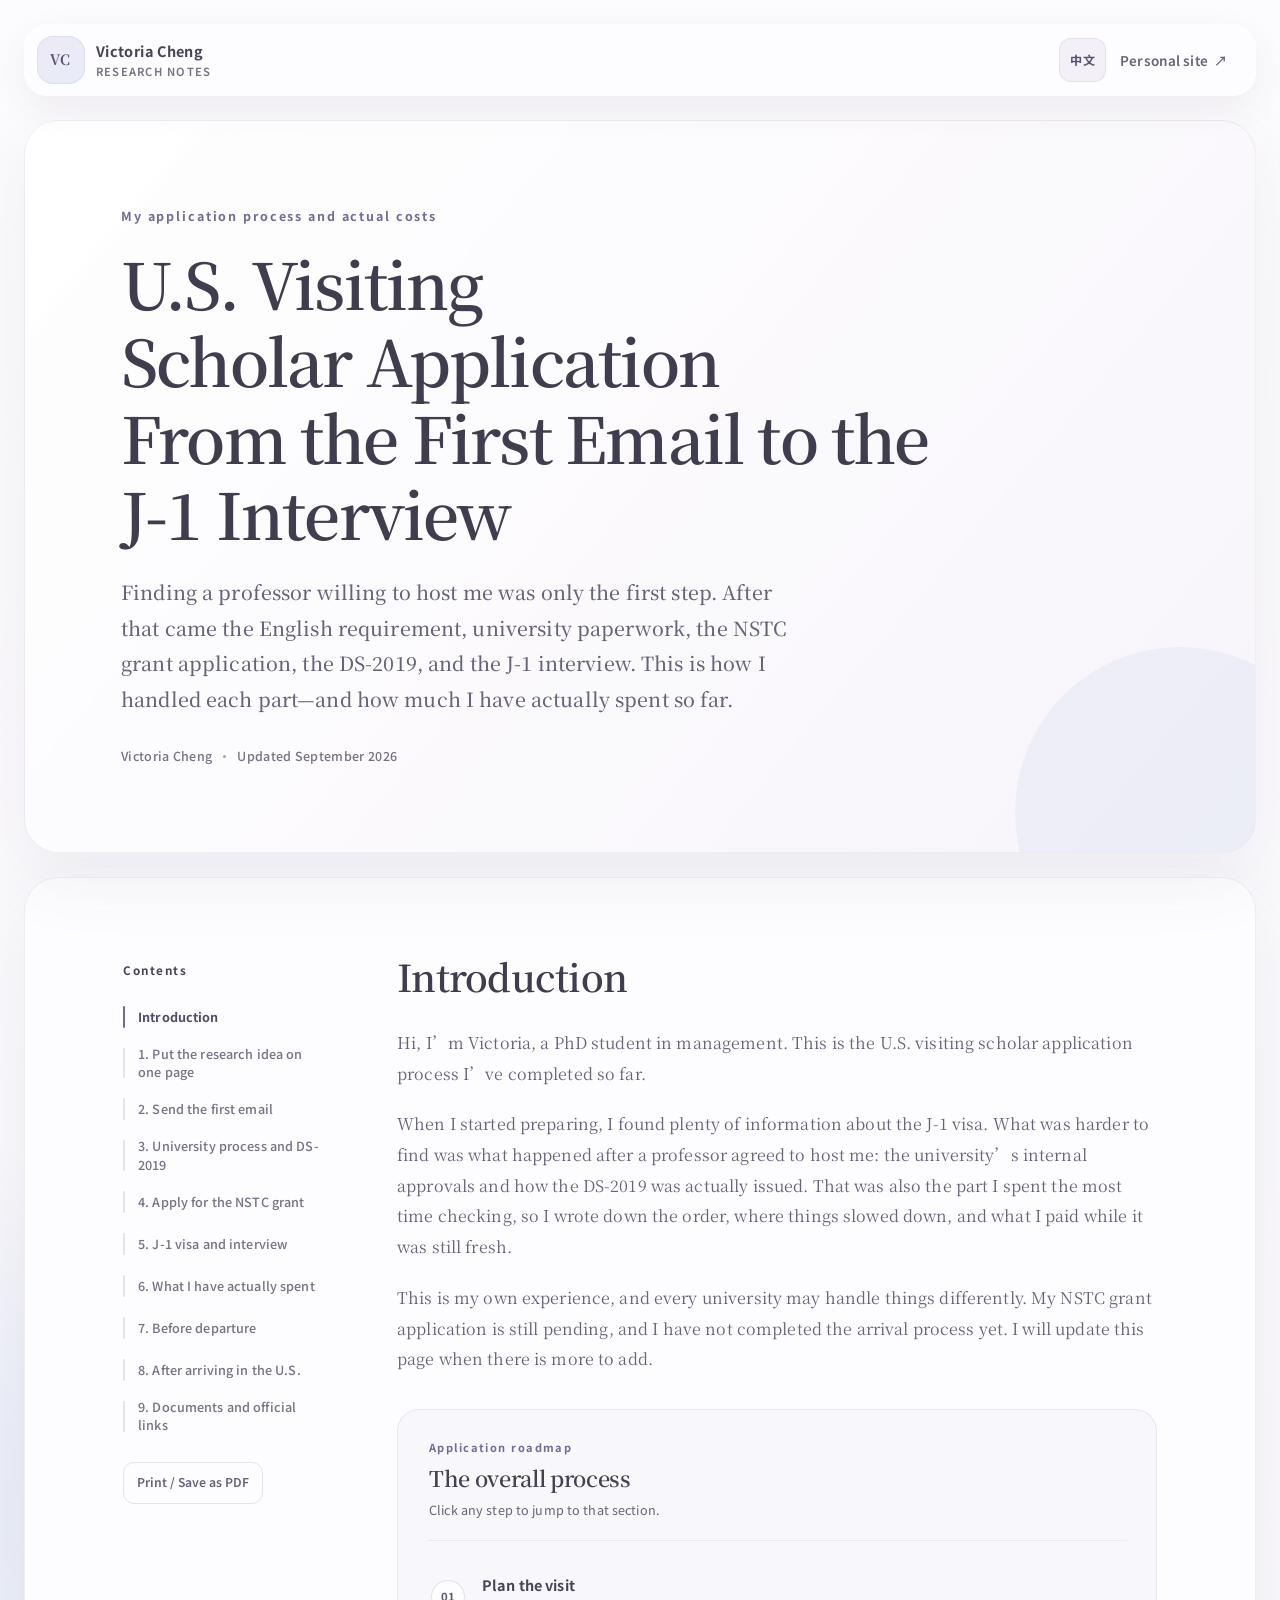
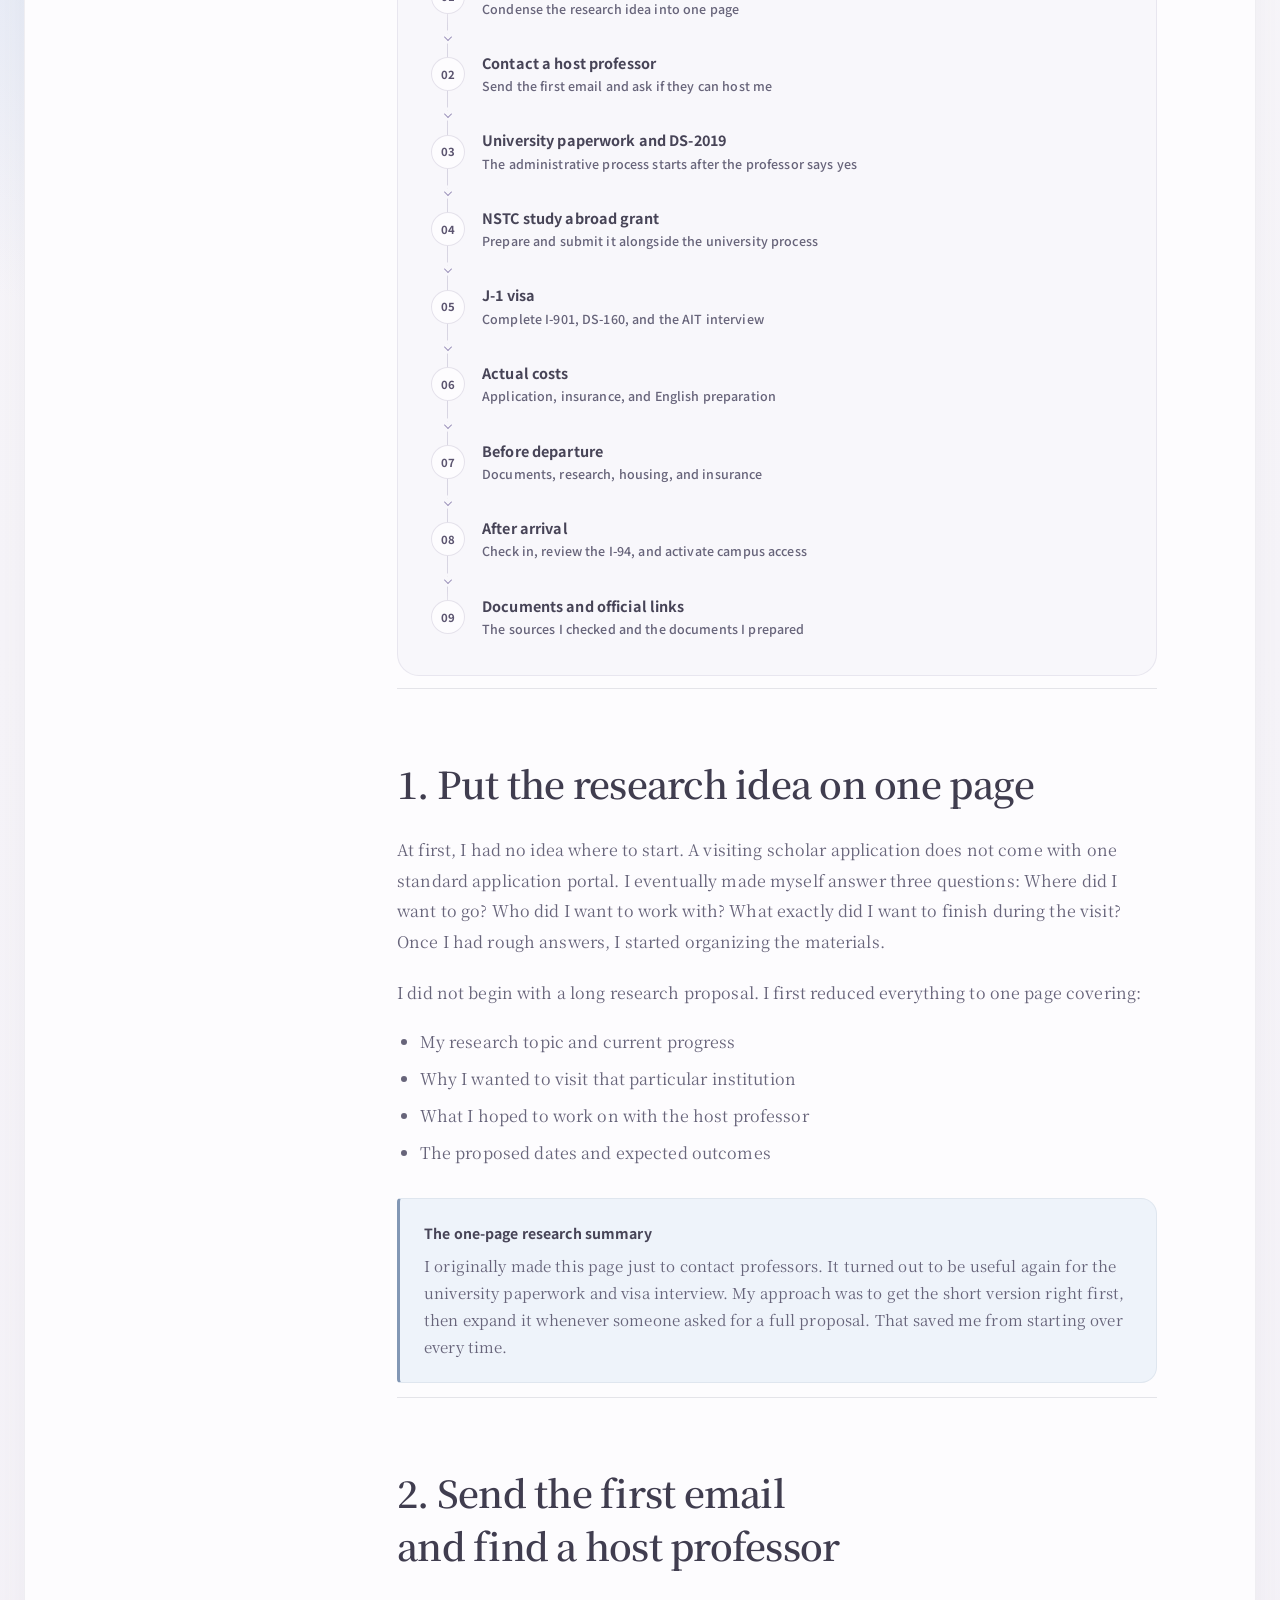
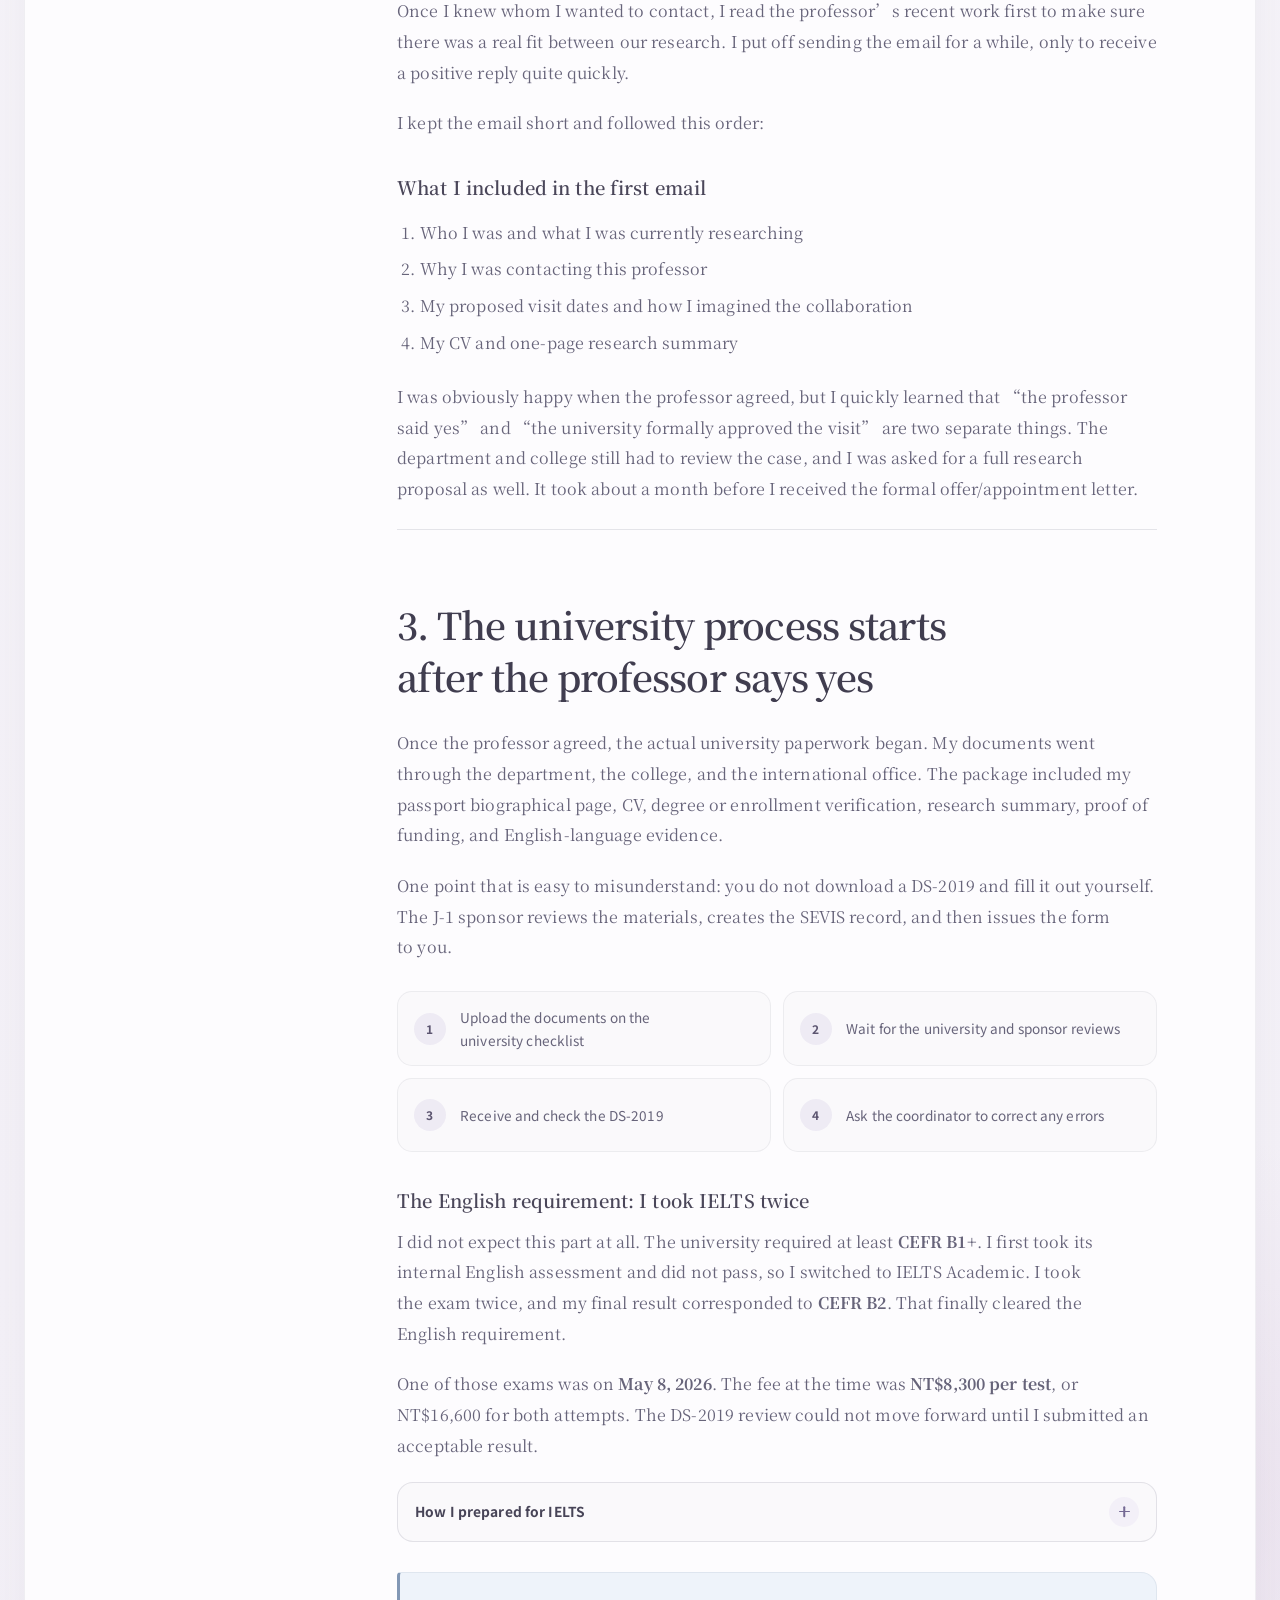
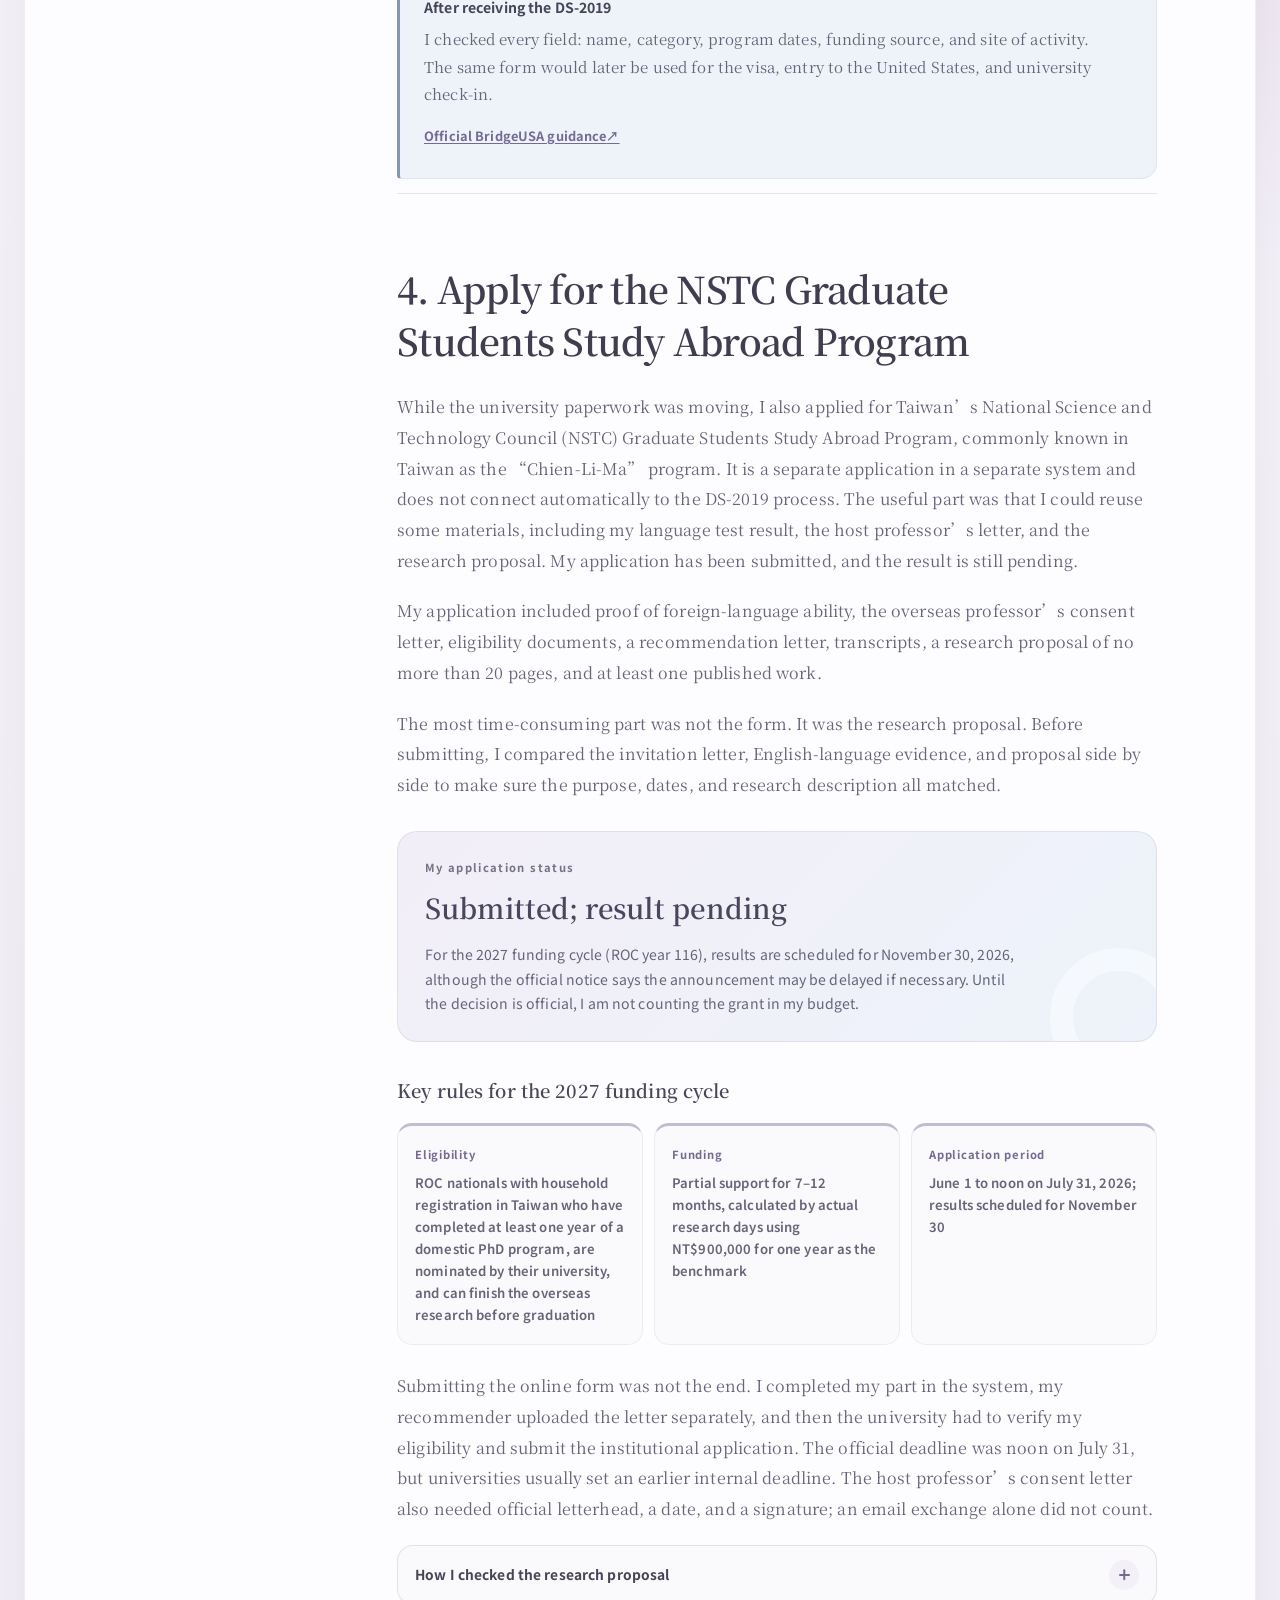
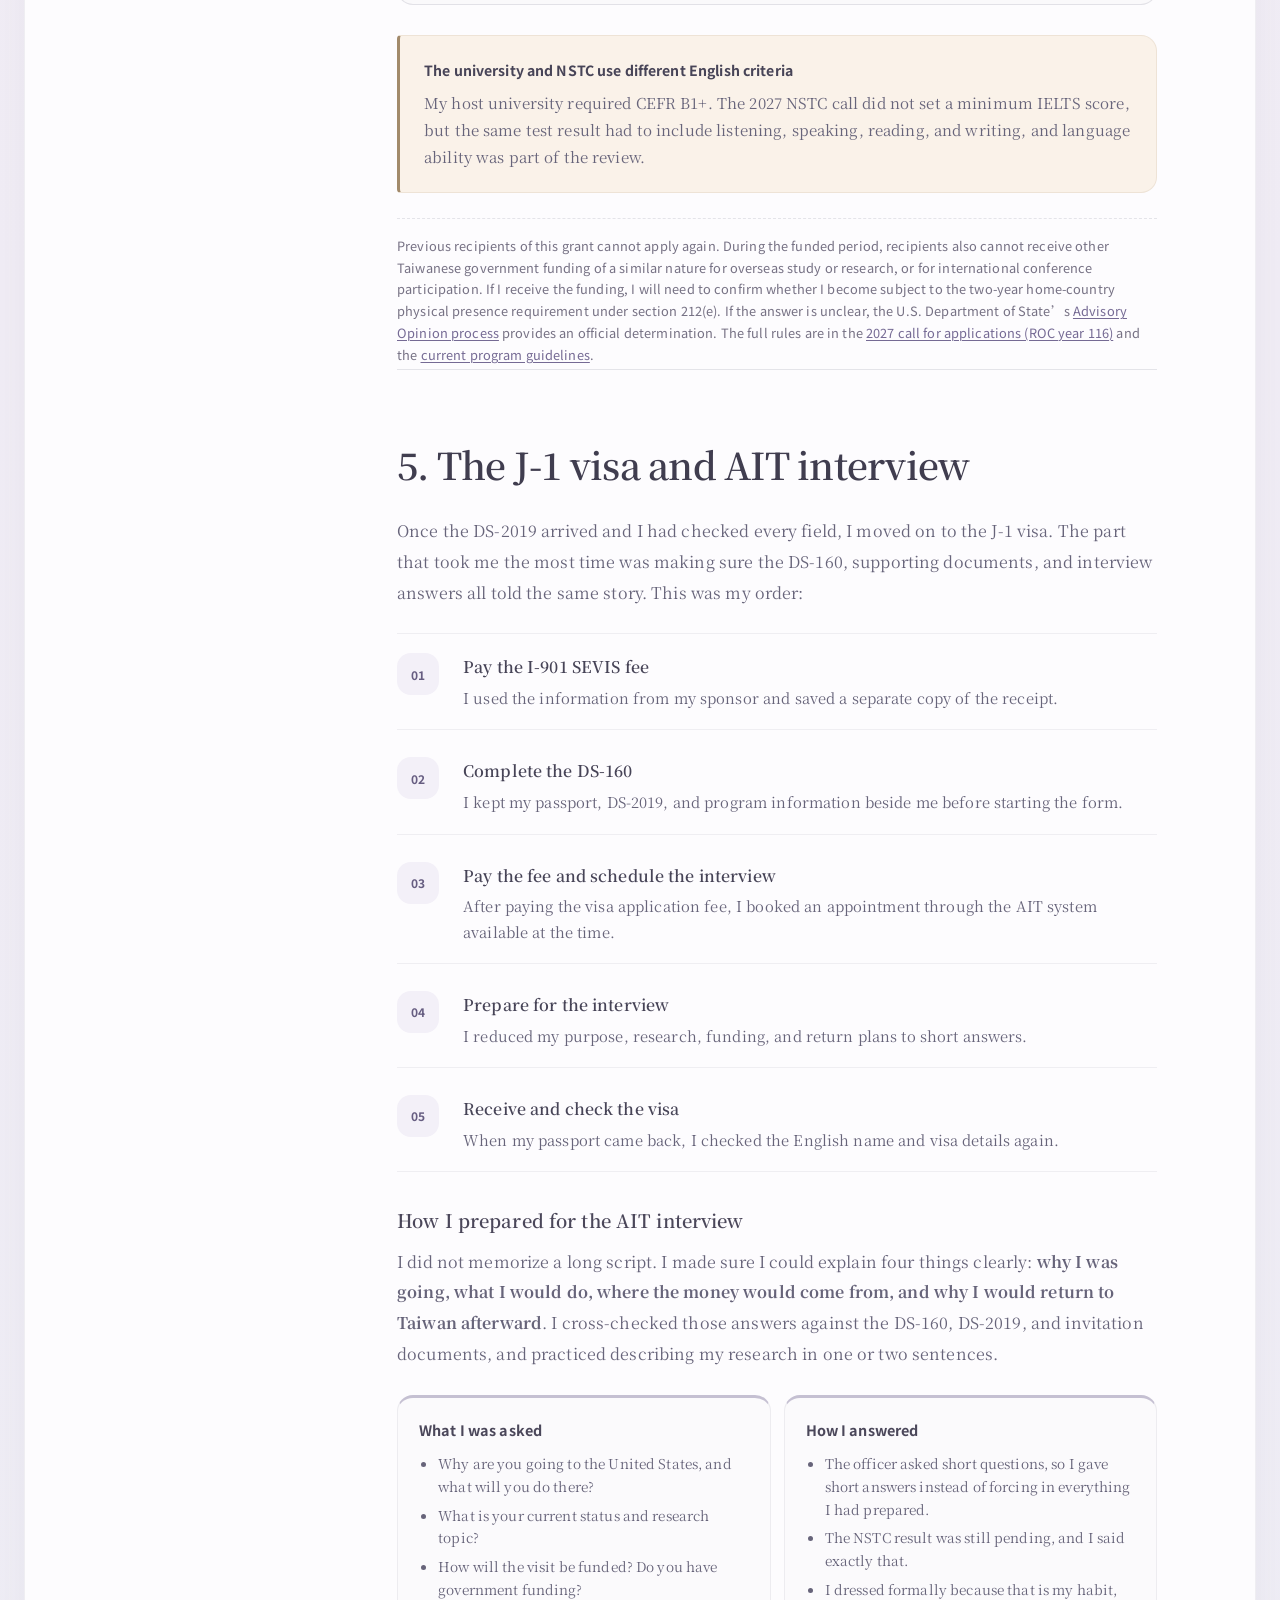
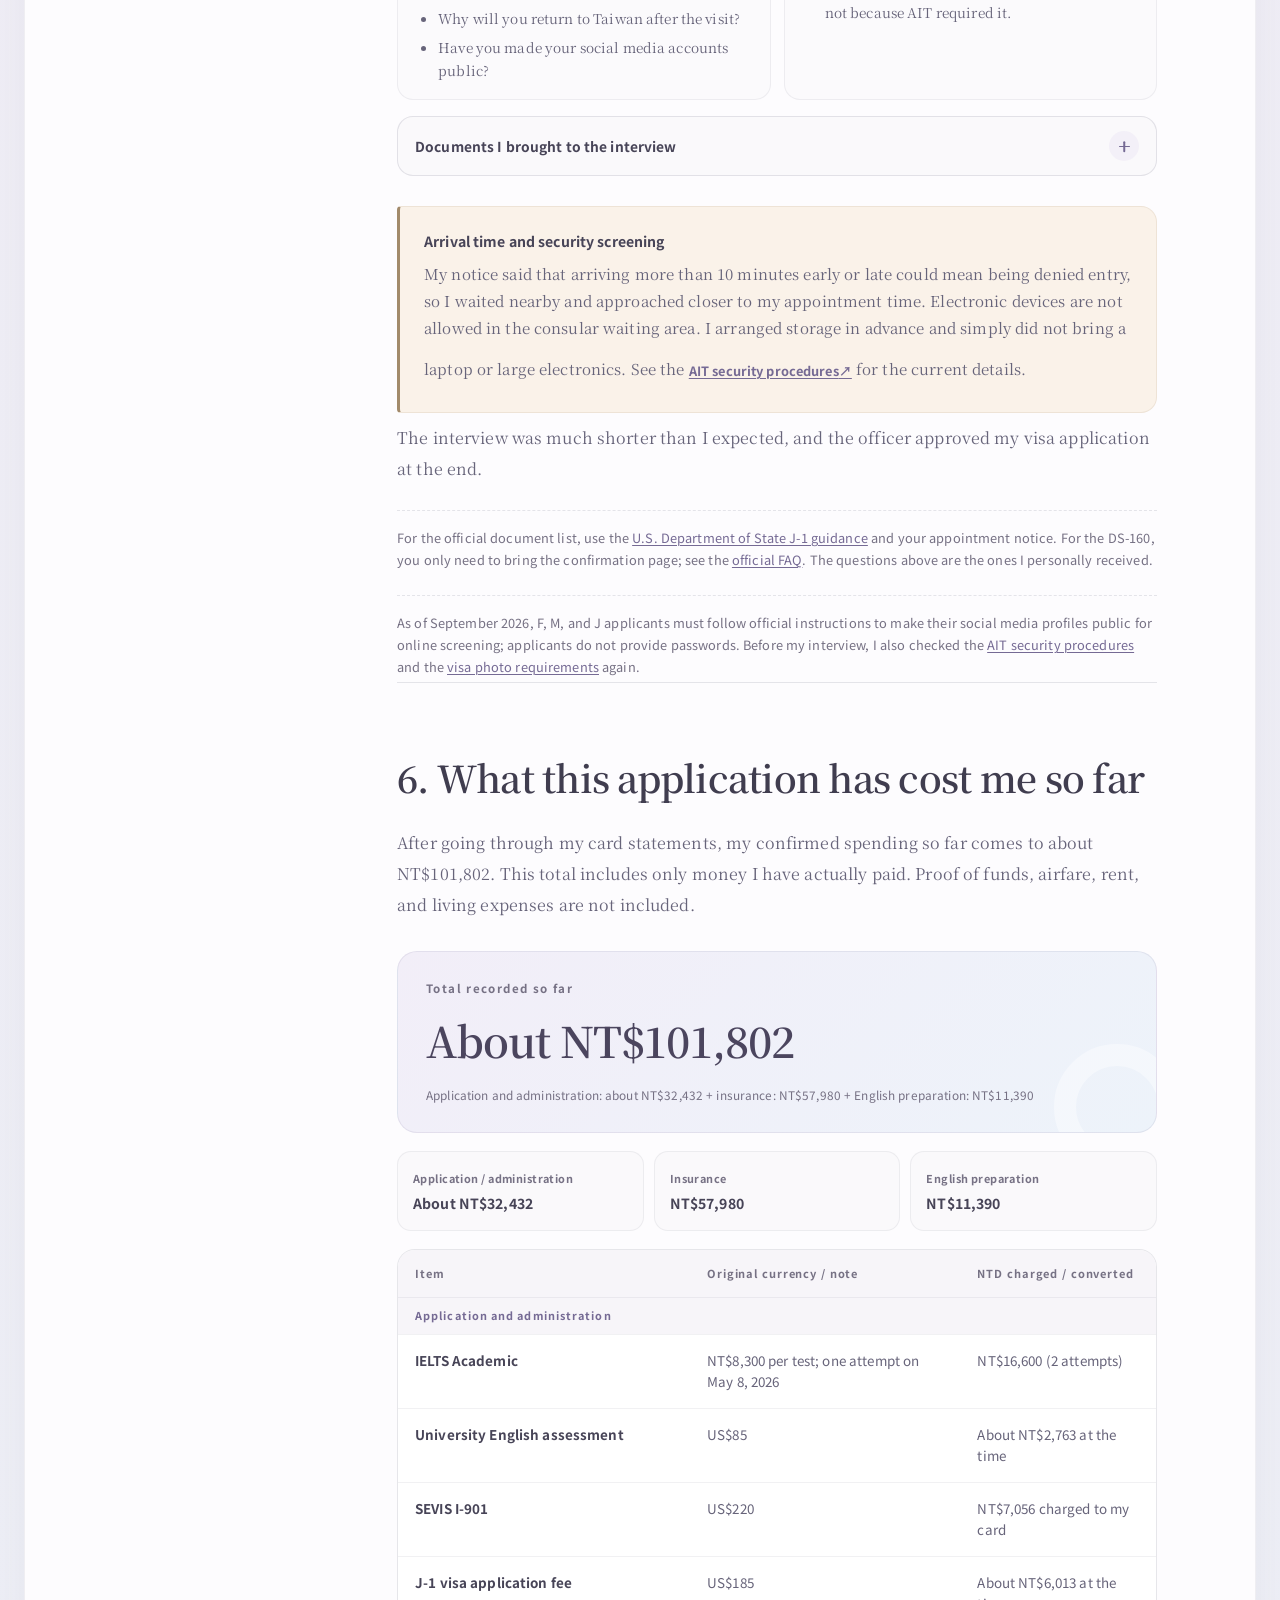
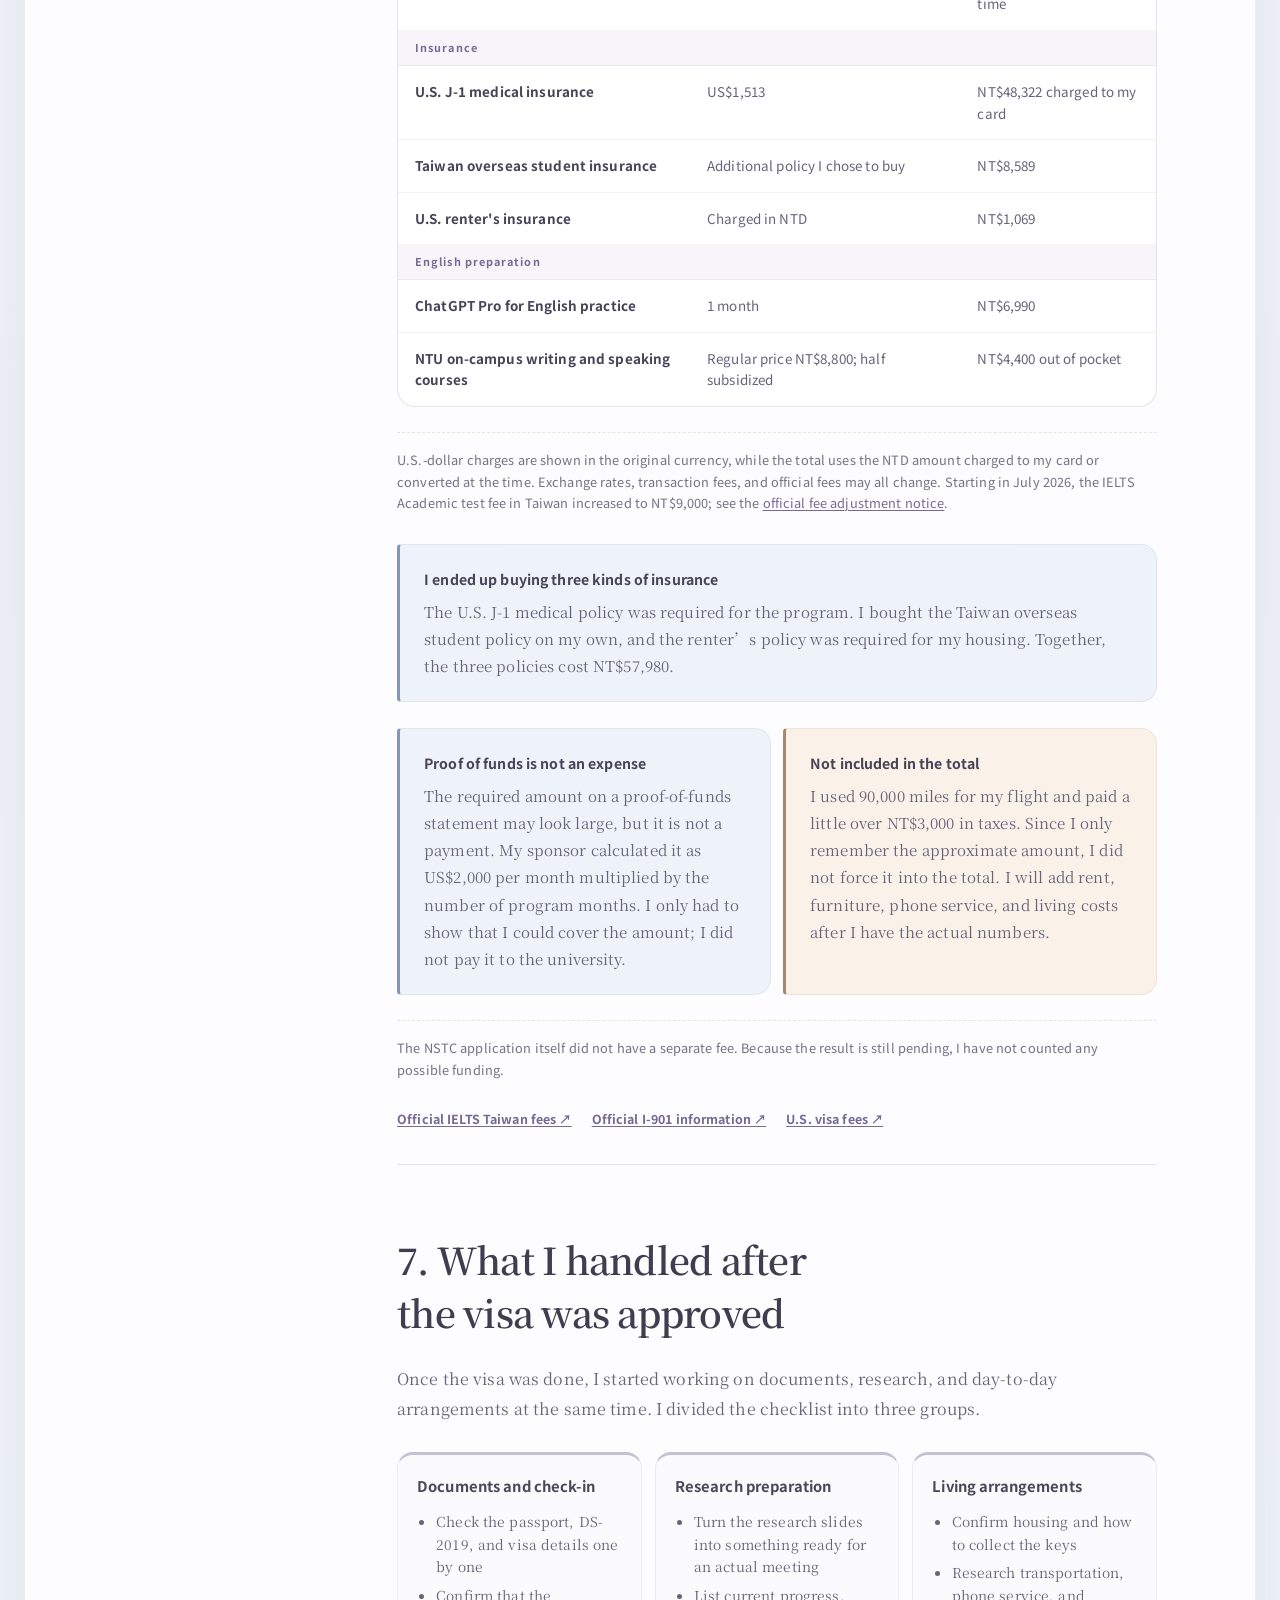
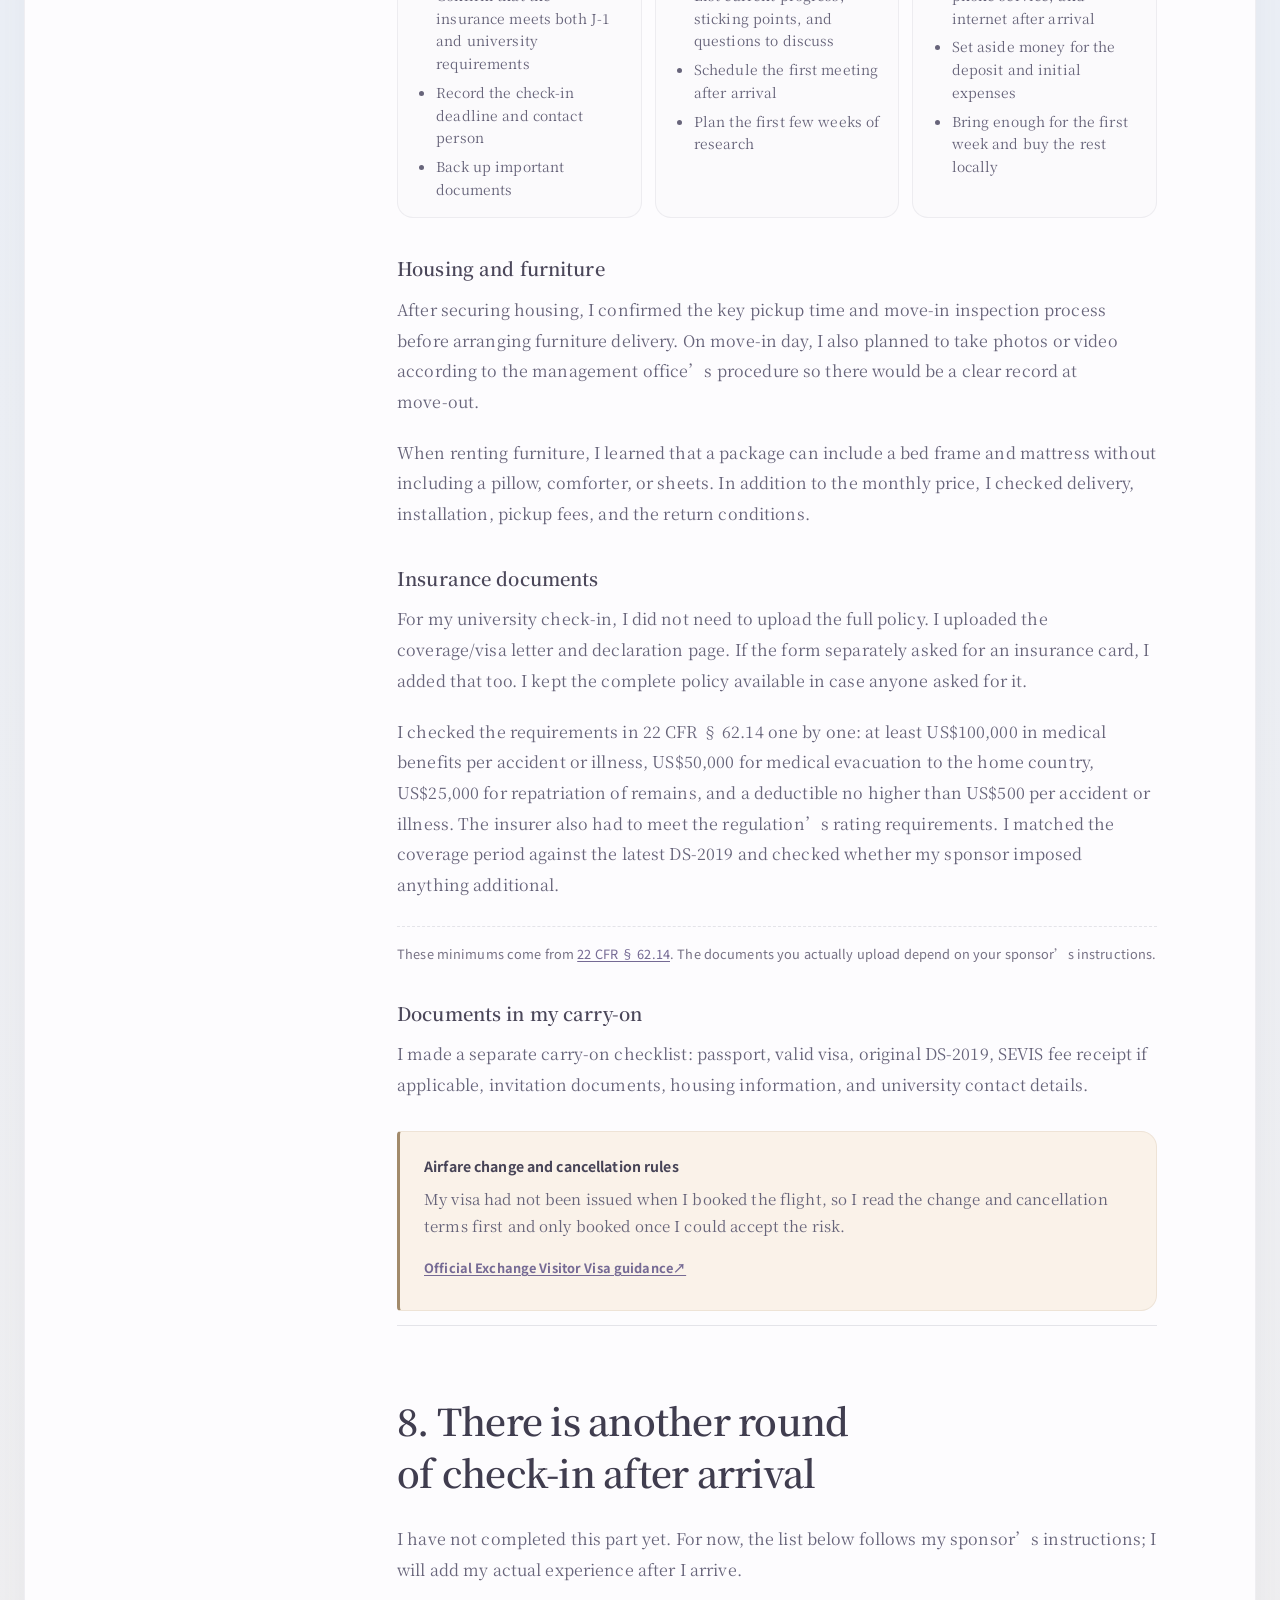
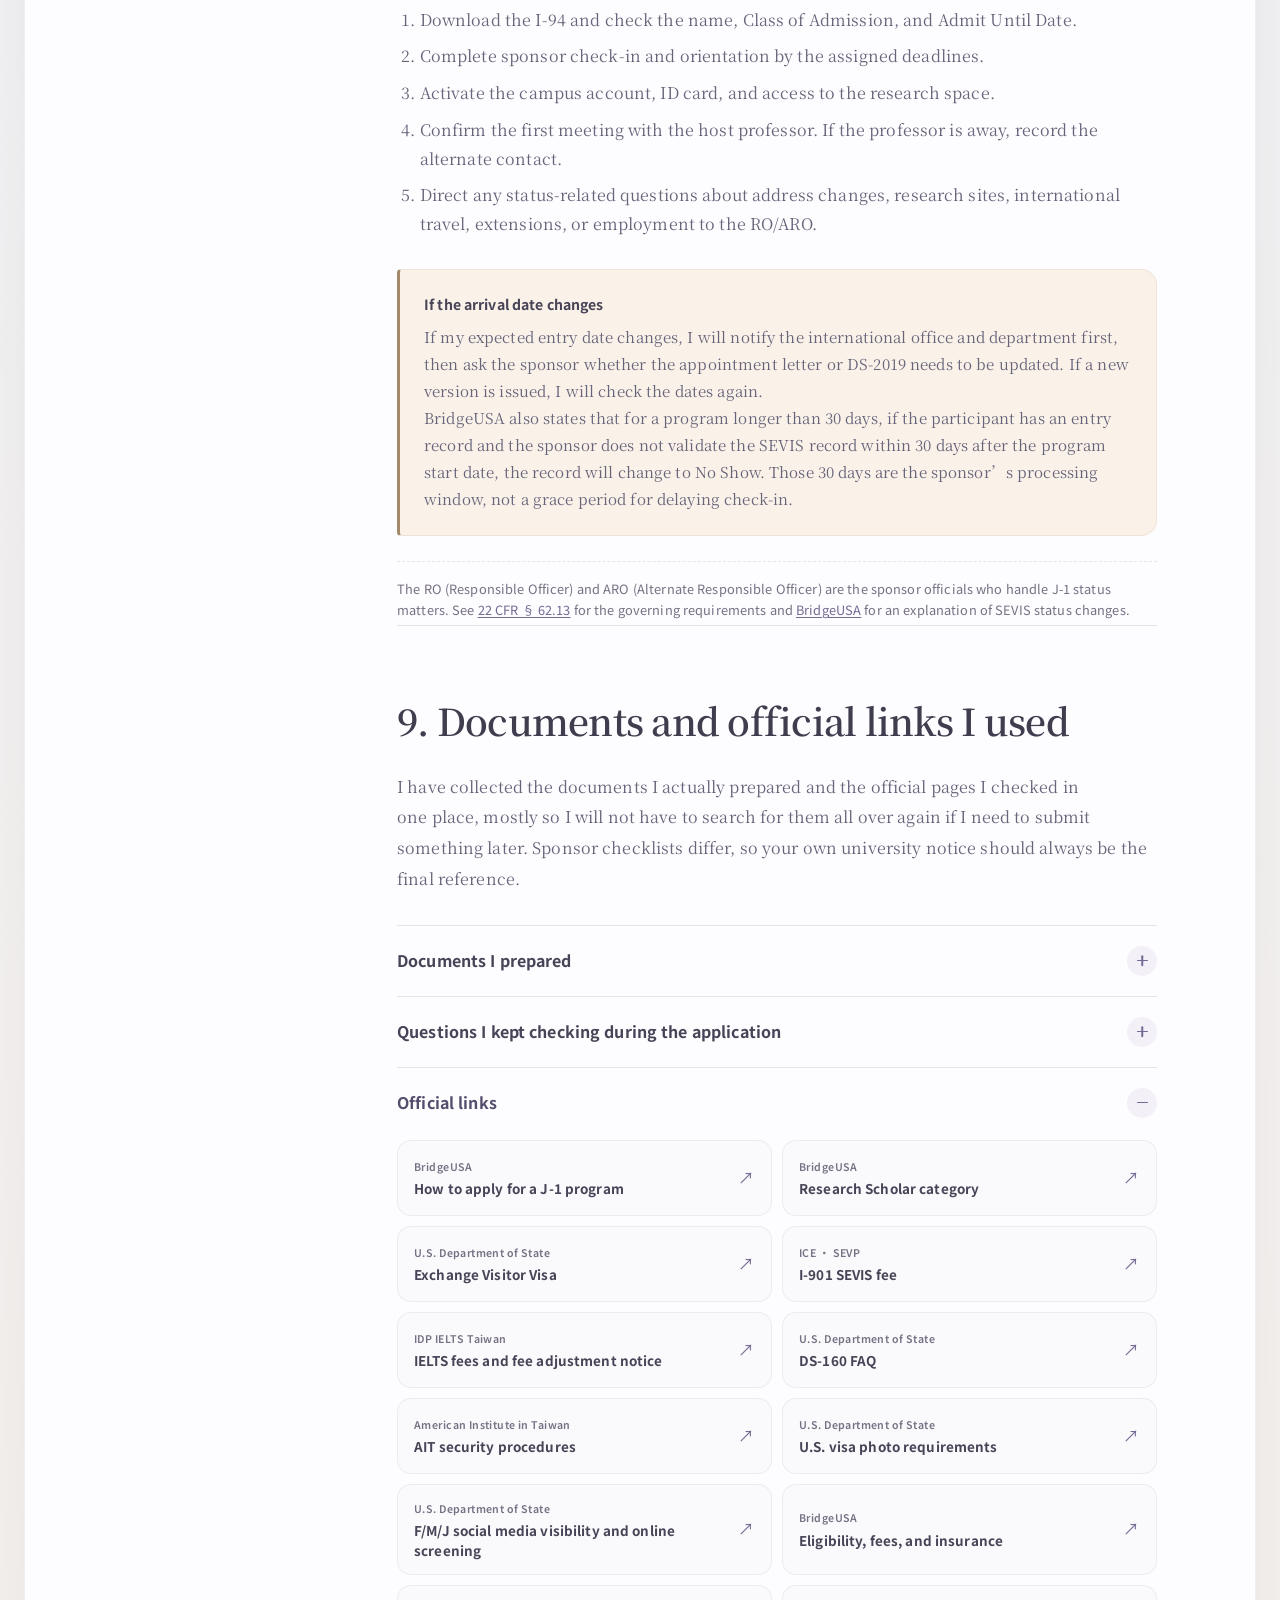
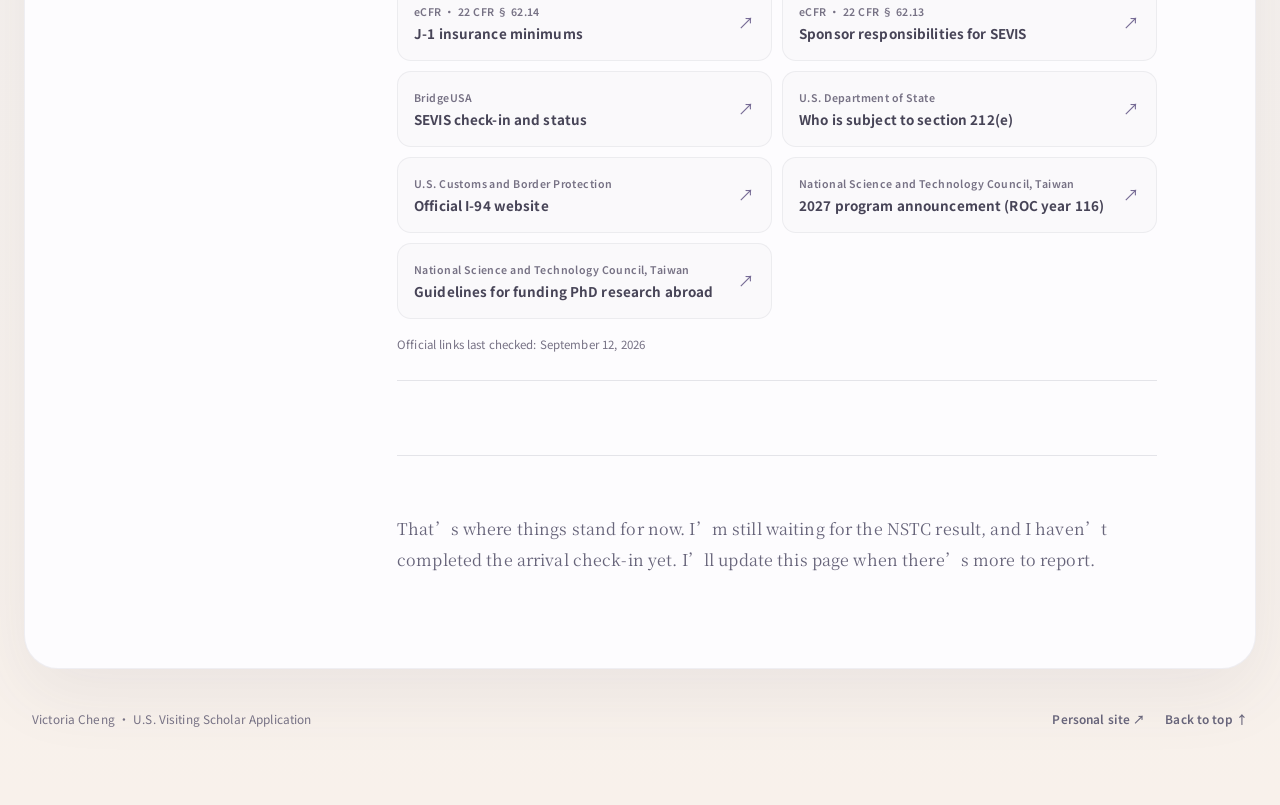
==== en/index.html @ 3159b2e8 "Add English visiting scholar guide" ====
<!doctype html>
<html lang="en">
<head>
  <meta charset="utf-8">
  <meta name="viewport" content="width=device-width, initial-scale=1">
  <title>My U.S. Visiting Scholar Application: Process, J-1 Interview, and Actual Costs | Victoria Cheng</title>
  <meta name="description" content="My experience applying to be a visiting scholar in the United States—from contacting a host professor and meeting the English requirement to applying for NSTC funding, receiving my DS-2019, completing the J-1 interview, and tracking the actual costs.">
  <meta name="author" content="Victoria Cheng">
  <meta name="theme-color" content="#f7f4fe">
  <meta name="robots" content="index,follow">
  <link rel="canonical" href="https://victoriac1122.github.io/us-visiting-scholar-guide/en/">
  <link rel="alternate" hreflang="en" href="https://victoriac1122.github.io/us-visiting-scholar-guide/en/">
  <link rel="alternate" hreflang="zh-Hant" href="https://victoriac1122.github.io/us-visiting-scholar-guide/">
  <link rel="alternate" hreflang="x-default" href="https://victoriac1122.github.io/us-visiting-scholar-guide/">
  <link rel="icon" href="../favicon.svg" type="image/svg+xml">
  <link rel="preconnect" href="https://fonts.googleapis.com">
  <link rel="preconnect" href="https://fonts.gstatic.com" crossorigin>
  <link href="https://fonts.googleapis.com/css2?family=Noto+Sans+TC:wght@400;500;600;700&amp;family=Noto+Serif+TC:wght@400;500;600;700&amp;display=swap" rel="stylesheet">
  <meta property="og:type" content="article">
  <meta property="og:locale" content="en_US">
  <meta property="og:locale:alternate" content="zh_TW">
  <meta property="og:title" content="My U.S. Visiting Scholar Application: Process, J-1 Interview, and Actual Costs">
  <meta property="og:description" content="My experience applying to be a visiting scholar in the United States—from contacting a host professor and meeting the English requirement to receiving my DS-2019, completing the J-1 interview, and tracking the actual costs.">
  <meta property="og:url" content="https://victoriac1122.github.io/us-visiting-scholar-guide/en/">
  <meta property="article:author" content="Victoria Cheng">
  <meta name="twitter:card" content="summary">
  <link rel="stylesheet" href="../styles.css?v=9">
  <script defer src="../script.js?v=6"></script>
</head>
<body>
  <a class="skip-link" href="#main-content">Skip to main content</a>
  <div class="reading-progress" aria-hidden="true"><span id="reading-progress-bar"></span></div>

  <div class="page-shell">
    <header class="topbar">
      <a class="brand" href="https://victoriachengyw.com/" target="_blank" rel="noopener noreferrer" aria-label="Visit Victoria Cheng's personal website">
        <span class="brand-mark">VC</span>
        <span class="brand-copy"><strong>Victoria Cheng</strong><small>Research Notes</small></span>
      </a>
      <nav class="top-actions" aria-label="Language and website">
        <a class="language-switch" href="../" hreflang="zh-Hant" lang="zh-Hant">中文</a>
        <a class="personal-site" href="https://victoriachengyw.com/" target="_blank" rel="noopener noreferrer">Personal site <span aria-hidden="true">↗</span></a>
      </nav>
    </header>

    <main id="main-content" tabindex="-1">
      <article>
        <header class="article-head" id="top">
          <p class="eyebrow">My application process and actual costs</p>
          <h1>U.S. Visiting Scholar Application<br>From the First Email to the J-1 Interview</h1>
          <p class="article-dek">Finding a professor willing to host me was only the first step. After that came the English requirement, university paperwork, the NSTC grant application, the DS-2019, and the J-1 interview. This is how I handled each part—and how much I have actually spent so far.</p>
          <div class="article-meta" aria-label="Article information">
            <span>Victoria Cheng</span>
            <span><time datetime="2026-09">Updated September 2026</time></span>
          </div>
        </header>

        <details class="mobile-toc">
          <summary><span>Contents</span><span class="disclosure-icon" aria-hidden="true"></span></summary>
          <nav aria-label="Table of contents">
            <ol>
              <li><a href="#intro">Introduction</a></li>
              <li><a href="#planning">Turn the research idea into one page</a></li>
              <li><a href="#host">Send the first email</a></li>
              <li><a href="#school">University process and the DS-2019</a></li>
              <li><a href="#nstc">Apply for the NSTC study abroad grant</a></li>
              <li><a href="#visa">J-1 visa and interview</a></li>
              <li><a href="#costs">What I have actually spent</a></li>
              <li><a href="#departure">Before departure</a></li>
              <li><a href="#arrival">After arriving in the U.S.</a></li>
              <li><a href="#appendix">Documents and official links</a></li>
            </ol>
          </nav>
        </details>

        <div class="article-layout">
          <aside class="desktop-toc">
            <p>Contents</p>
            <nav aria-label="Table of contents">
              <a class="toc-link is-active" href="#intro">Introduction</a>
              <a class="toc-link" href="#planning">1. Put the research idea on one page</a>
              <a class="toc-link" href="#host">2. Send the first email</a>
              <a class="toc-link" href="#school">3. University process and DS-2019</a>
              <a class="toc-link" href="#nstc">4. Apply for the NSTC grant</a>
              <a class="toc-link" href="#visa">5. J-1 visa and interview</a>
              <a class="toc-link" href="#costs">6. What I have actually spent</a>
              <a class="toc-link" href="#departure">7. Before departure</a>
              <a class="toc-link" href="#arrival">8. After arriving in the U.S.</a>
              <a class="toc-link" href="#appendix">9. Documents and official links</a>
            </nav>
            <button type="button" id="print-note" hidden>Print / Save as PDF</button>
          </aside>

          <div class="article-body">
            <section class="article-section intro" id="intro" aria-labelledby="intro-title">
              <h2 id="intro-title">Introduction</h2>
              <p>Hi, I’m Victoria, a PhD student in management. This is the U.S. visiting scholar application process I’ve completed so far.</p>
              <p>When I started preparing, I found plenty of information about the J-1 visa. What was harder to find was what happened after a professor agreed to host me: the university’s internal approvals and how the DS-2019 was actually issued. That was also the part I spent the most time checking, so I wrote down the order, where things slowed down, and what I paid while it was still fresh.</p>
              <p>This is my own experience, and every university may handle things differently. My NSTC grant application is still pending, and I have not completed the arrival process yet. I will update this page when there is more to add.</p>

              <nav class="journey-map" aria-labelledby="journey-kicker journey-title">
                <div class="journey-map__head">
                  <p class="journey-map__kicker" id="journey-kicker">Application roadmap</p>
                  <h3 id="journey-title">The overall process</h3>
                  <p>Click any step to jump to that section.</p>
                </div>
                <ol class="journey-flow" role="list">
                  <li>
                    <a class="journey-step" href="#planning">
                      <span class="journey-step__marker">01</span>
                      <span class="journey-step__body"><strong>Plan the visit</strong><small>Condense the research idea into one page</small></span>
                    </a>
                  </li>
                  <li>
                    <a class="journey-step" href="#host">
                      <span class="journey-step__marker">02</span>
                      <span class="journey-step__body"><strong>Contact a host professor</strong><small>Send the first email and ask if they can host me</small></span>
                    </a>
                  </li>
                  <li>
                    <a class="journey-step" href="#school">
                      <span class="journey-step__marker">03</span>
                      <span class="journey-step__body"><strong>University paperwork and DS-2019</strong><small>The administrative process starts after the professor says yes</small></span>
                    </a>
                  </li>
                  <li>
                    <a class="journey-step" href="#nstc">
                      <span class="journey-step__marker">04</span>
                      <span class="journey-step__body"><strong>NSTC study abroad grant</strong><small>Prepare and submit it alongside the university process</small></span>
                    </a>
                  </li>
                  <li>
                    <a class="journey-step" href="#visa">
                      <span class="journey-step__marker">05</span>
                      <span class="journey-step__body"><strong>J-1 visa</strong><small>Complete I-901, DS-160, and the AIT interview</small></span>
                    </a>
                  </li>
                  <li>
                    <a class="journey-step" href="#costs">
                      <span class="journey-step__marker">06</span>
                      <span class="journey-step__body"><strong>Actual costs</strong><small>Application, insurance, and English preparation</small></span>
                    </a>
                  </li>
                  <li>
                    <a class="journey-step" href="#departure">
                      <span class="journey-step__marker">07</span>
                      <span class="journey-step__body"><strong>Before departure</strong><small>Documents, research, housing, and insurance</small></span>
                    </a>
                  </li>
                  <li>
                    <a class="journey-step" href="#arrival">
                      <span class="journey-step__marker">08</span>
                      <span class="journey-step__body"><strong>After arrival</strong><small>Check in, review the I-94, and activate campus access</small></span>
                    </a>
                  </li>
                  <li>
                    <a class="journey-step" href="#appendix">
                      <span class="journey-step__marker">09</span>
                      <span class="journey-step__body"><strong>Documents and official links</strong><small>The sources I checked and the documents I prepared</small></span>
                    </a>
                  </li>
                </ol>
              </nav>
            </section>

            <section class="article-section" id="planning" aria-labelledby="planning-title">
              <h2 id="planning-title">1. Put the research idea on one page</h2>
              <p>At first, I had no idea where to start. A visiting scholar application does not come with one standard application portal. I eventually made myself answer three questions: Where did I want to go? Who did I want to work with? What exactly did I want to finish during the visit? Once I had rough answers, I started organizing the materials.</p>
              <p>I did not begin with a long research proposal. I first reduced everything to one page covering:</p>
              <ul>
                <li>My research topic and current progress</li>
                <li>Why I wanted to visit that particular institution</li>
                <li>What I hoped to work on with the host professor</li>
                <li>The proposed dates and expected outcomes</li>
              </ul>
              <aside class="note-box">
                <strong>The one-page research summary</strong>
                <p>I originally made this page just to contact professors. It turned out to be useful again for the university paperwork and visa interview. My approach was to get the short version right first, then expand it whenever someone asked for a full proposal. That saved me from starting over every time.</p>
              </aside>
            </section>

            <section class="article-section" id="host" aria-labelledby="host-title">
              <h2 id="host-title">2. Send the first email and find a host professor</h2>
              <p>Once I knew whom I wanted to contact, I read the professor’s recent work first to make sure there was a real fit between our research. I put off sending the email for a while, only to receive a positive reply quite quickly.</p>
              <p>I kept the email short and followed this order:</p>
              <h3>What I included in the first email</h3>
              <ol>
                <li>Who I was and what I was currently researching</li>
                <li>Why I was contacting this professor</li>
                <li>My proposed visit dates and how I imagined the collaboration</li>
                <li>My CV and one-page research summary</li>
              </ol>
              <p>I was obviously happy when the professor agreed, but I quickly learned that “the professor said yes” and “the university formally approved the visit” are two separate things. The department and college still had to review the case, and I was asked for a full research proposal as well. It took about a month before I received the formal offer/appointment letter.</p>
            </section>

            <section class="article-section" id="school" aria-labelledby="school-title">
              <h2 id="school-title">3. The university process starts after the professor says yes</h2>
              <p>Once the professor agreed, the actual university paperwork began. My documents went through the department, the college, and the international office. The package included my passport biographical page, CV, degree or enrollment verification, research summary, proof of funding, and English-language evidence.</p>
              <p>One point that is easy to misunderstand: you do not download a DS-2019 and fill it out yourself. The J-1 sponsor reviews the materials, creates the SEVIS record, and then issues the form to you.</p>
              <div class="steps">
                <div><span>1</span><p>Upload the documents on the university checklist</p></div>
                <div><span>2</span><p>Wait for the university and sponsor reviews</p></div>
                <div><span>3</span><p>Receive and check the DS-2019</p></div>
                <div><span>4</span><p>Ask the coordinator to correct any errors</p></div>
              </div>
              <h3>The English requirement: I took IELTS twice</h3>
              <p>I did not expect this part at all. The university required at least <strong>CEFR B1+</strong>. I first took its internal English assessment and did not pass, so I switched to IELTS Academic. I took the exam twice, and my final result corresponded to <strong>CEFR B2</strong>. That finally cleared the English requirement.</p>
              <p>One of those exams was on <strong><time datetime="2026-05-08">May 8, 2026</time></strong>. The fee at the time was <strong>NT$8,300 per test</strong>, or NT$16,600 for both attempts. The DS-2019 review could not move forward until I submitted an acceptable result.</p>
              <details class="extra-costs">
                <summary><span>How I prepared for IELTS</span><span class="disclosure-icon" aria-hidden="true"></span></summary>
                <div>
                  <p>English is not my strongest subject, so I practiced speaking and writing separately. I also used ChatGPT to identify problems and help me rewrite, then kept my own list of recurring mistakes.</p>
                  <ul>
                    <li>For speaking, I timed myself on my phone and focused on finishing a complete response first.</li>
                    <li>For writing, I worked out the main point and paragraph structure before rewriting the weak parts.</li>
                    <li>Near the end, I mainly fixed literal translations from Chinese, overlong sentences, verb tense, and awkward transitions.</li>
                  </ul>
                </div>
              </details>
              <aside class="note-box">
                <strong>After receiving the DS-2019</strong>
                <p>I checked every field: name, category, program dates, funding source, and site of activity. The same form would later be used for the visa, entry to the United States, and university check-in.</p>
                <a href="https://j1visa.state.gov/participants/how-to-apply/" target="_blank" rel="noopener noreferrer">Official BridgeUSA guidance <span aria-hidden="true">↗</span></a>
              </aside>
            </section>

            <section class="article-section" id="nstc" aria-labelledby="nstc-title">
              <h2 id="nstc-title">4. Apply for the NSTC Graduate Students Study Abroad Program</h2>
              <p>While the university paperwork was moving, I also applied for Taiwan’s National Science and Technology Council (NSTC) Graduate Students Study Abroad Program, commonly known in Taiwan as the “Chien-Li-Ma” program. It is a separate application in a separate system and does not connect automatically to the DS-2019 process. The useful part was that I could reuse some materials, including my language test result, the host professor’s letter, and the research proposal. My application has been submitted, and the result is still pending.</p>
              <p>My application included proof of foreign-language ability, the overseas professor’s consent letter, eligibility documents, a recommendation letter, transcripts, a research proposal of no more than 20 pages, and at least one published work.</p>
              <p>The most time-consuming part was not the form. It was the research proposal. Before submitting, I compared the invitation letter, English-language evidence, and proposal side by side to make sure the purpose, dates, and research description all matched.</p>

              <aside class="grant-status" aria-label="NSTC application status">
                <span>My application status</span>
                <strong>Submitted; result pending</strong>
                <p>For the 2027 funding cycle (ROC year 116), results are scheduled for November 30, 2026, although the official notice says the announcement may be delayed if necessary. Until the decision is official, I am not counting the grant in my budget.</p>
              </aside>

              <h3>Key rules for the 2027 funding cycle</h3>
              <div class="grant-facts">
                <div><span>Eligibility</span><strong>ROC nationals with household registration in Taiwan who have completed at least one year of a domestic PhD program, are nominated by their university, and can finish the overseas research before graduation</strong></div>
                <div><span>Funding</span><strong>Partial support for 7–12 months, calculated by actual research days using NT$900,000 for one year as the benchmark</strong></div>
                <div><span>Application period</span><strong>June 1 to noon on July 31, 2026; results scheduled for November 30</strong></div>
              </div>
              <p>Submitting the online form was not the end. I completed my part in the system, my recommender uploaded the letter separately, and then the university had to verify my eligibility and submit the institutional application. The official deadline was noon on July 31, but universities usually set an earlier internal deadline. The host professor’s consent letter also needed official letterhead, a date, and a signature; an email exchange alone did not count.</p>

              <details class="extra-costs nstc-details">
                <summary><span>How I checked the research proposal</span><span class="disclosure-icon" aria-hidden="true"></span></summary>
                <div>
                  <p>Before submitting, I used the official scoring weights as a checklist: 35% for background and development potential, 20% for language ability and the suitability of the host institution, 30% for the research proposal, and 15% for the project’s importance to Taiwan’s future development.</p>
                </div>
              </details>

              <aside class="note-box note-box--warm">
                <strong>The university and NSTC use different English criteria</strong>
                <p>My host university required CEFR B1+. The 2027 NSTC call did not set a minimum IELTS score, but the same test result had to include listening, speaking, reading, and writing, and language ability was part of the review.</p>
              </aside>
              <p class="source-line">Previous recipients of this grant cannot apply again. During the funded period, recipients also cannot receive other Taiwanese government funding of a similar nature for overseas study or research, or for international conference participation. If I receive the funding, I will need to confirm whether I become subject to the two-year home-country physical presence requirement under section 212(e). If the answer is unclear, the U.S. Department of State’s <a href="https://travel.state.gov/content/travel/en/us-visas/visa-information-resources/advisory-opinions.html" target="_blank" rel="noopener noreferrer">Advisory Opinion process</a> provides an official determination. The full rules are in the <a href="https://www.nstc.gov.tw/sci/ch/detail/9fea56ff-9a28-4304-abb3-192109491942" target="_blank" rel="noopener noreferrer">2027 call for applications (ROC year 116)</a> and the <a href="https://law.nstc.gov.tw/LawContent.aspx?id=FL039188" target="_blank" rel="noopener noreferrer">current program guidelines</a>.</p>
            </section>

            <section class="article-section" id="visa" aria-labelledby="visa-title">
              <h2 id="visa-title">5. The J-1 visa and AIT interview</h2>
              <p>Once the DS-2019 arrived and I had checked every field, I moved on to the J-1 visa. The part that took me the most time was making sure the DS-160, supporting documents, and interview answers all told the same story. This was my order:</p>
              <ol class="number-list">
                <li><span>01</span><div><strong>Pay the I-901 SEVIS fee</strong><p>I used the information from my sponsor and saved a separate copy of the receipt.</p></div></li>
                <li><span>02</span><div><strong>Complete the DS-160</strong><p>I kept my passport, DS-2019, and program information beside me before starting the form.</p></div></li>
                <li><span>03</span><div><strong>Pay the fee and schedule the interview</strong><p>After paying the visa application fee, I booked an appointment through the AIT system available at the time.</p></div></li>
                <li><span>04</span><div><strong>Prepare for the interview</strong><p>I reduced my purpose, research, funding, and return plans to short answers.</p></div></li>
                <li><span>05</span><div><strong>Receive and check the visa</strong><p>When my passport came back, I checked the English name and visa details again.</p></div></li>
              </ol>

              <h3>How I prepared for the AIT interview</h3>
              <p>I did not memorize a long script. I made sure I could explain four things clearly: <strong>why I was going, what I would do, where the money would come from, and why I would return to Taiwan afterward</strong>. I cross-checked those answers against the DS-160, DS-2019, and invitation documents, and practiced describing my research in one or two sentences.</p>

              <div class="interview-grid">
                <section>
                  <h3>What I was asked</h3>
                  <ul>
                    <li>Why are you going to the United States, and what will you do there?</li>
                    <li>What is your current status and research topic?</li>
                    <li>How will the visit be funded? Do you have government funding?</li>
                    <li>Why will you return to Taiwan after the visit?</li>
                    <li>Have you made your social media accounts public?</li>
                  </ul>
                </section>
                <section>
                  <h3>How I answered</h3>
                  <ul>
                    <li>The officer asked short questions, so I gave short answers instead of forcing in everything I had prepared.</li>
                    <li>The NSTC result was still pending, and I said exactly that.</li>
                    <li>I dressed formally because that is my habit, not because AIT required it.</li>
                  </ul>
                </section>
              </div>

              <details class="extra-costs interview-docs">
                <summary><span>Documents I brought to the interview</span><span class="disclosure-icon" aria-hidden="true"></span></summary>
                <div>
                  <p>I was worried about forgetting something, so I brought a full folder. In the end, the officer at the window only asked for my passport, DS-2019, and photo.</p>
                  <p><strong>Core documents:</strong> Following the official checklist and appointment notice, I prepared my valid passport, DS-160 confirmation page, visa fee receipt if applicable, and DS-2019. I followed the DS-160 upload result to decide whether to bring a printed photo.</p>
                  <p><strong>Backup materials:</strong> Previous passports if any, appointment confirmation, I-901 payment receipt, invitation/appointment documents, proof of funds issued in English, enrollment verification, CV, research proposal, and housing information.</p>
                  <p>This was what happened in my interview. The appointment notice for your own case remains the final checklist.</p>
                </div>
              </details>

              <aside class="note-box note-box--warm">
                <strong>Arrival time and security screening</strong>
                <p>My notice said that arriving more than 10 minutes early or late could mean being denied entry, so I waited nearby and approached closer to my appointment time. Electronic devices are not allowed in the consular waiting area. I arranged storage in advance and simply did not bring a laptop or large electronics. See the <a href="https://www.ait.org.tw/security-procedures/" target="_blank" rel="noopener noreferrer">AIT security procedures <span aria-hidden="true">↗</span></a> for the current details.</p>
              </aside>

              <p>The interview was much shorter than I expected, and the officer approved my visa application at the end.</p>
              <p class="source-line">For the official document list, use the <a href="https://travel.state.gov/content/travel/en/us-visas/study/exchange.html" target="_blank" rel="noopener noreferrer">U.S. Department of State J-1 guidance</a> and your appointment notice. For the DS-160, you only need to bring the confirmation page; see the <a href="https://travel.state.gov/content/travel/en/us-visas/visa-information-resources/forms/ds-160-online-nonimmigrant-visa-application/ds-160-faqs.html" target="_blank" rel="noopener noreferrer">official FAQ</a>. The questions above are the ones I personally received.</p>
              <p class="source-line">As of September 2026, F, M, and J applicants must follow official instructions to make their social media profiles public for online screening; applicants do not provide passwords. Before my interview, I also checked the <a href="https://www.ait.org.tw/security-procedures/" target="_blank" rel="noopener noreferrer">AIT security procedures</a> and the <a href="https://travel.state.gov/content/travel/en/us-visas/visa-information-resources/photos.html" target="_blank" rel="noopener noreferrer">visa photo requirements</a> again.</p>
            </section>

            <section class="article-section" id="costs" aria-labelledby="costs-title">
              <h2 id="costs-title">6. What this application has cost me so far</h2>
              <p>After going through my card statements, my confirmed spending so far comes to about NT$101,802. This total includes only money I have actually paid. Proof of funds, airfare, rent, and living expenses are not included.</p>

              <div class="cost-summary" aria-label="Current total spending">
                <span>Total recorded so far</span>
                <strong>About NT$101,802</strong>
                <small>Application and administration: about NT$32,432 + insurance: NT$57,980 + English preparation: NT$11,390</small>
              </div>

              <div class="cost-totals" aria-label="Cost subtotals">
                <div><span>Application / administration</span><strong>About NT$32,432</strong></div>
                <div><span>Insurance</span><strong>NT$57,980</strong></div>
                <div><span>English preparation</span><strong>NT$11,390</strong></div>
              </div>

              <div class="cost-table-wrap">
                <table class="cost-table">
                  <caption>My itemized costs</caption>
                  <thead>
                    <tr><th scope="col">Item</th><th scope="col">Original currency / note</th><th scope="col">NTD charged / converted</th></tr>
                  </thead>
                  <tbody>
                    <tr class="cost-group"><th colspan="3" scope="rowgroup">Application and administration</th></tr>
                    <tr><th scope="row">IELTS Academic</th><td data-label="Original currency / note">NT$8,300 per test; one attempt on <time datetime="2026-05-08">May 8, 2026</time></td><td data-label="NTD charged / converted">NT$16,600 (2 attempts)</td></tr>
                    <tr><th scope="row">University English assessment</th><td data-label="Original currency / note">US$85</td><td data-label="NTD charged / converted">About NT$2,763 at the time</td></tr>
                    <tr><th scope="row">SEVIS I-901</th><td data-label="Original currency / note">US$220</td><td data-label="NTD charged / converted">NT$7,056 charged to my card</td></tr>
                    <tr><th scope="row">J-1 visa application fee</th><td data-label="Original currency / note">US$185</td><td data-label="NTD charged / converted">About NT$6,013 at the time</td></tr>
                  </tbody>
                  <tbody>
                    <tr class="cost-group"><th colspan="3" scope="rowgroup">Insurance</th></tr>
                    <tr><th scope="row">U.S. J-1 medical insurance</th><td data-label="Original currency / note">US$1,513</td><td data-label="NTD charged / converted">NT$48,322 charged to my card</td></tr>
                    <tr><th scope="row">Taiwan overseas student insurance</th><td data-label="Original currency / note">Additional policy I chose to buy</td><td data-label="NTD charged / converted">NT$8,589</td></tr>
                    <tr><th scope="row">U.S. renter's insurance</th><td data-label="Original currency / note">Charged in NTD</td><td data-label="NTD charged / converted">NT$1,069</td></tr>
                  </tbody>
                  <tbody>
                    <tr class="cost-group"><th colspan="3" scope="rowgroup">English preparation</th></tr>
                    <tr><th scope="row">ChatGPT Pro for English practice</th><td data-label="Original currency / note">1 month</td><td data-label="NTD charged / converted">NT$6,990</td></tr>
                    <tr><th scope="row">NTU on-campus writing and speaking courses</th><td data-label="Original currency / note">Regular price NT$8,800; half subsidized</td><td data-label="NTD charged / converted">NT$4,400 out of pocket</td></tr>
                  </tbody>
                </table>
              </div>
              <p class="source-line">U.S.-dollar charges are shown in the original currency, while the total uses the NTD amount charged to my card or converted at the time. Exchange rates, transaction fees, and official fees may all change. Starting in July 2026, the IELTS Academic test fee in Taiwan increased to NT$9,000; see the <a href="https://ielts.idp.com/taiwan/about/news-and-articles/article-idp-ielts-test-fee-adjustment-announcement" target="_blank" rel="noopener noreferrer">official fee adjustment notice</a>.</p>

              <aside class="note-box">
                <strong>I ended up buying three kinds of insurance</strong>
                <p>The U.S. J-1 medical policy was required for the program. I bought the Taiwan overseas student policy on my own, and the renter’s policy was required for my housing. Together, the three policies cost NT$57,980.</p>
              </aside>

              <div class="cost-notes">
                <aside class="note-box">
                  <strong>Proof of funds is not an expense</strong>
                  <p>The required amount on a proof-of-funds statement may look large, but it is not a payment. My sponsor calculated it as US$2,000 per month multiplied by the number of program months. I only had to show that I could cover the amount; I did not pay it to the university.</p>
                </aside>
                <aside class="note-box note-box--warm">
                  <strong>Not included in the total</strong>
                  <p>I used 90,000 miles for my flight and paid a little over NT$3,000 in taxes. Since I only remember the approximate amount, I did not force it into the total. I will add rent, furniture, phone service, and living costs after I have the actual numbers.</p>
                </aside>
              </div>
              <p class="source-line">The NSTC application itself did not have a separate fee. Because the result is still pending, I have not counted any possible funding.</p>

              <p class="cost-links"><a href="https://ielts.idp.com/taiwan/about/ielts-test-fees" target="_blank" rel="noopener noreferrer">Official IELTS Taiwan fees ↗</a><a href="https://www.ice.gov/sevis/i901" target="_blank" rel="noopener noreferrer">Official I-901 information ↗</a><a href="https://travel.state.gov/content/travel/en/us-visas/visa-information-resources/fees/fees-visa-services.html" target="_blank" rel="noopener noreferrer">U.S. visa fees ↗</a></p>
            </section>

            <section class="article-section" id="departure" aria-labelledby="departure-title">
              <h2 id="departure-title">7. What I handled after the visa was approved</h2>
              <p>Once the visa was done, I started working on documents, research, and day-to-day arrangements at the same time. I divided the checklist into three groups.</p>
              <div class="prep-grid">
                <section>
                  <h3>Documents and check-in</h3>
                  <ul><li>Check the passport, DS-2019, and visa details one by one</li><li>Confirm that the insurance meets both J-1 and university requirements</li><li>Record the check-in deadline and contact person</li><li>Back up important documents</li></ul>
                </section>
                <section>
                  <h3>Research preparation</h3>
                  <ul><li>Turn the research slides into something ready for an actual meeting</li><li>List current progress, sticking points, and questions to discuss</li><li>Schedule the first meeting after arrival</li><li>Plan the first few weeks of research</li></ul>
                </section>
                <section>
                  <h3>Living arrangements</h3>
                  <ul><li>Confirm housing and how to collect the keys</li><li>Research transportation, phone service, and internet after arrival</li><li>Set aside money for the deposit and initial expenses</li><li>Bring enough for the first week and buy the rest locally</li></ul>
                </section>
              </div>
              <h3>Housing and furniture</h3>
              <p>After securing housing, I confirmed the key pickup time and move-in inspection process before arranging furniture delivery. On move-in day, I also planned to take photos or video according to the management office’s procedure so there would be a clear record at move-out.</p>
              <p>When renting furniture, I learned that a package can include a bed frame and mattress without including a pillow, comforter, or sheets. In addition to the monthly price, I checked delivery, installation, pickup fees, and the return conditions.</p>

              <h3>Insurance documents</h3>
              <p>For my university check-in, I did not need to upload the full policy. I uploaded the coverage/visa letter and declaration page. If the form separately asked for an insurance card, I added that too. I kept the complete policy available in case anyone asked for it.</p>
              <p>I checked the requirements in 22 CFR § 62.14 one by one: at least US$100,000 in medical benefits per accident or illness, US$50,000 for medical evacuation to the home country, US$25,000 for repatriation of remains, and a deductible no higher than US$500 per accident or illness. The insurer also had to meet the regulation’s rating requirements. I matched the coverage period against the latest DS-2019 and checked whether my sponsor imposed anything additional.</p>
              <p class="source-line">These minimums come from <a href="https://www.ecfr.gov/current/title-22/chapter-I/subchapter-G/part-62/subpart-A/section-62.14" target="_blank" rel="noopener noreferrer">22 CFR § 62.14</a>. The documents you actually upload depend on your sponsor’s instructions.</p>

              <h3>Documents in my carry-on</h3>
              <p>I made a separate carry-on checklist: passport, valid visa, original DS-2019, SEVIS fee receipt if applicable, invitation documents, housing information, and university contact details.</p>
              <aside class="note-box note-box--warm">
                <strong>Airfare change and cancellation rules</strong>
                <p>My visa had not been issued when I booked the flight, so I read the change and cancellation terms first and only booked once I could accept the risk.</p>
                <a href="https://travel.state.gov/content/travel/en/us-visas/study/exchange.html" target="_blank" rel="noopener noreferrer">Official Exchange Visitor Visa guidance <span aria-hidden="true">↗</span></a>
              </aside>
            </section>

            <section class="article-section" id="arrival" aria-labelledby="arrival-title">
              <h2 id="arrival-title">8. There is another round of check-in after arrival</h2>
              <p>I have not completed this part yet. For now, the list below follows my sponsor’s instructions; I will add my actual experience after I arrive.</p>
              <ol>
                <li>Download the I-94 and check the name, Class of Admission, and Admit Until Date.</li>
                <li>Complete sponsor check-in and orientation by the assigned deadlines.</li>
                <li>Activate the campus account, ID card, and access to the research space.</li>
                <li>Confirm the first meeting with the host professor. If the professor is away, record the alternate contact.</li>
                <li>Direct any status-related questions about address changes, research sites, international travel, extensions, or employment to the RO/ARO.</li>
              </ol>
              <aside class="note-box note-box--warm">
                <strong>If the arrival date changes</strong>
                <p>If my expected entry date changes, I will notify the international office and department first, then ask the sponsor whether the appointment letter or DS-2019 needs to be updated. If a new version is issued, I will check the dates again.</p>
                <p>BridgeUSA also states that for a program longer than 30 days, if the participant has an entry record and the sponsor does not validate the SEVIS record within 30 days after the program start date, the record will change to No Show. Those 30 days are the sponsor’s processing window, not a grace period for delaying check-in.</p>
              </aside>
              <p class="source-line">The RO (Responsible Officer) and ARO (Alternate Responsible Officer) are the sponsor officials who handle J-1 status matters. See <a href="https://www.ecfr.gov/current/title-22/part-62/section-62.13" target="_blank" rel="noopener noreferrer">22 CFR § 62.13</a> for the governing requirements and <a href="https://j1visa.state.gov/exchange-visitor-lifecycle/" target="_blank" rel="noopener noreferrer">BridgeUSA</a> for an explanation of SEVIS status changes.</p>
            </section>

            <section class="article-section" id="appendix" aria-labelledby="appendix-title">
              <h2 id="appendix-title">9. Documents and official links I used</h2>
              <p>I have collected the documents I actually prepared and the official pages I checked in one place, mostly so I will not have to search for them all over again if I need to submit something later. Sponsor checklists differ, so your own university notice should always be the final reference.</p>

              <div class="accordion-list">
                <details>
                  <summary><span>Documents I prepared</span><span class="disclosure-icon" aria-hidden="true"></span></summary>
                  <div class="document-grid">
                    <section><h3>Research and hosting</h3><ul><li>Academic CV</li><li>Research summary</li><li>Confirmation of hosting and collaboration</li><li>Formal invitation document</li></ul></section>
                    <section><h3>University and J-1</h3><ul><li>Passport biographical page</li><li>Degree or enrollment verification</li><li>Proof of funding</li><li>English-language evidence</li><li>DS-2019</li></ul></section>
                    <section><h3>Visa and departure</h3><ul><li>I-901 receipt</li><li>DS-160 confirmation page</li><li>Documents listed in the interview notice</li><li>Proof of insurance</li><li>Documents carried during entry</li></ul></section>
                    <section><h3>NSTC grant</h3><ul><li>Proof of foreign-language ability</li><li>Overseas professor’s consent letter</li><li>Applicant eligibility documents</li><li>Online recommendation letter</li><li>Transcripts and research proposal</li><li>Published academic work</li></ul></section>
                  </div>
                </details>

                <details>
                  <summary><span>Questions I kept checking during the application</span><span class="disclosure-icon" aria-hidden="true"></span></summary>
                  <div class="faq-list">
                    <h3>Does a professor’s agreement mean the application is finished?</h3>
                    <p>Not in my case. After the professor agreed, the department, college, and sponsor still had to complete their formal reviews.</p>
                    <h3>Can I download and complete the DS-2019 myself?</h3>
                    <p>No. A designated sponsor creates the SEVIS record and issues the DS-2019. My job was to provide the requested information and check every field after receiving it.</p>
                    <h3>How early can I enter the United States in J-1 status?</h3>
                    <p>You may enter in J-1 status no earlier than 30 days before the program start date on the DS-2019.</p>
                    <h3>Does ordinary travel insurance meet the J-1 requirements?</h3>
                    <p>Not necessarily. I separately checked the four minimums in 22 CFR § 62.14, the insurer eligibility requirement, the coverage period, and my sponsor’s own rules.</p>
                    <h3>Is every J-1 exchange visitor subject to the two-year requirement under section 212(e)?</h3>
                    <p>No. It depends on the participant and program. If the answer is unclear, ask the sponsor or request an Advisory Opinion from the U.S. Department of State.</p>
                  </div>
                </details>

                <details open>
                  <summary><span>Official links</span><span class="disclosure-icon" aria-hidden="true"></span></summary>
                  <div class="source-links">
                    <a href="https://j1visa.state.gov/participants/how-to-apply/" target="_blank" rel="noopener noreferrer"><span>BridgeUSA</span><strong>How to apply for a J-1 program</strong><i aria-hidden="true">↗</i></a>
                    <a href="https://j1visa.state.gov/programs/research-scholar/" target="_blank" rel="noopener noreferrer"><span>BridgeUSA</span><strong>Research Scholar category</strong><i aria-hidden="true">↗</i></a>
                    <a href="https://travel.state.gov/content/travel/en/us-visas/study/exchange.html" target="_blank" rel="noopener noreferrer"><span>U.S. Department of State</span><strong>Exchange Visitor Visa</strong><i aria-hidden="true">↗</i></a>
                    <a href="https://www.ice.gov/sevis/i901" target="_blank" rel="noopener noreferrer"><span>ICE · SEVP</span><strong>I-901 SEVIS fee</strong><i aria-hidden="true">↗</i></a>
                    <a href="https://ielts.idp.com/taiwan/about/news-and-articles/article-idp-ielts-test-fee-adjustment-announcement" target="_blank" rel="noopener noreferrer"><span>IDP IELTS Taiwan</span><strong>IELTS fees and fee adjustment notice</strong><i aria-hidden="true">↗</i></a>
                    <a href="https://travel.state.gov/content/travel/en/us-visas/visa-information-resources/forms/ds-160-online-nonimmigrant-visa-application/ds-160-faqs.html" target="_blank" rel="noopener noreferrer"><span>U.S. Department of State</span><strong>DS-160 FAQ</strong><i aria-hidden="true">↗</i></a>
                    <a href="https://www.ait.org.tw/security-procedures/" target="_blank" rel="noopener noreferrer"><span>American Institute in Taiwan</span><strong>AIT security procedures</strong><i aria-hidden="true">↗</i></a>
                    <a href="https://travel.state.gov/content/travel/en/us-visas/visa-information-resources/photos.html" target="_blank" rel="noopener noreferrer"><span>U.S. Department of State</span><strong>U.S. visa photo requirements</strong><i aria-hidden="true">↗</i></a>
                    <a href="https://travel.state.gov/content/travel/en/News/visas-news/announcement-of-expanded-screening-and-vetting-for-h-1b-and-dependent-h-4-visa-applicants.html" target="_blank" rel="noopener noreferrer"><span>U.S. Department of State</span><strong>F/M/J social media visibility and online screening</strong><i aria-hidden="true">↗</i></a>
                    <a href="https://j1visa.state.gov/participants/how-to-apply/eligibility-and-fees/" target="_blank" rel="noopener noreferrer"><span>BridgeUSA</span><strong>Eligibility, fees, and insurance</strong><i aria-hidden="true">↗</i></a>
                    <a href="https://www.ecfr.gov/current/title-22/chapter-I/subchapter-G/part-62/subpart-A/section-62.14" target="_blank" rel="noopener noreferrer"><span>eCFR · 22 CFR § 62.14</span><strong>J-1 insurance minimums</strong><i aria-hidden="true">↗</i></a>
                    <a href="https://www.ecfr.gov/current/title-22/part-62/section-62.13" target="_blank" rel="noopener noreferrer"><span>eCFR · 22 CFR § 62.13</span><strong>Sponsor responsibilities for SEVIS</strong><i aria-hidden="true">↗</i></a>
                    <a href="https://j1visa.state.gov/exchange-visitor-lifecycle/" target="_blank" rel="noopener noreferrer"><span>BridgeUSA</span><strong>SEVIS check-in and status</strong><i aria-hidden="true">↗</i></a>
                    <a href="https://travel.state.gov/content/travel/en/us-visas/study/exchange/waiver-of-the-exchange-visitor/eligibility.html" target="_blank" rel="noopener noreferrer"><span>U.S. Department of State</span><strong>Who is subject to section 212(e)</strong><i aria-hidden="true">↗</i></a>
                    <a href="https://i94.cbp.dhs.gov/home" target="_blank" rel="noopener noreferrer"><span>U.S. Customs and Border Protection</span><strong>Official I-94 website</strong><i aria-hidden="true">↗</i></a>
                    <a href="https://www.nstc.gov.tw/sci/ch/detail/9fea56ff-9a28-4304-abb3-192109491942" target="_blank" rel="noopener noreferrer"><span>National Science and Technology Council, Taiwan</span><strong>2027 program announcement (ROC year 116)</strong><i aria-hidden="true">↗</i></a>
                    <a href="https://law.nstc.gov.tw/LawContent.aspx?id=FL039188" target="_blank" rel="noopener noreferrer"><span>National Science and Technology Council, Taiwan</span><strong>Guidelines for funding PhD research abroad</strong><i aria-hidden="true">↗</i></a>
                  </div>
                  <p class="checked-date">Official links last checked: <time datetime="2026-09-12">September 12, 2026</time></p>
                </details>
              </div>
            </section>

            <div class="closing-note">
              <p>That’s where things stand for now. I’m still waiting for the NSTC result, and I haven’t completed the arrival check-in yet. I’ll update this page when there’s more to report.</p>
            </div>
          </div>
        </div>

        <footer class="article-footer">
          <p>Victoria Cheng · U.S. Visiting Scholar Application</p>
          <div><a href="https://victoriachengyw.com/" target="_blank" rel="noopener noreferrer">Personal site ↗</a><a href="#top">Back to top ↑</a></div>
        </footer>
      </article>
    </main>
  </div>
</body>
</html>
---- styles.css ----
:root {
  --paper: #fdfcfe;
  --paper-strong: #ffffff;
  --ink: #474457;
  --ink-soft: #67647a;
  --ink-muted: #767184;
  --line: rgba(83, 79, 109, 0.14);
  --line-soft: rgba(83, 79, 109, 0.08);
  --plum: #756a94;
  --plum-wash: #f3f0f8;
  --blue-wash: #eef3fa;
  --warm-wash: #faf2e9;
  --font-display: "Noto Serif TC", "Songti TC", STSong, serif;
  --font-body: "Noto Serif TC", "Songti TC", STSong, serif;
  --font-ui: "Noto Sans TC", "PingFang TC", "Microsoft JhengHei", sans-serif;
  --shadow-soft: 0 14px 38px rgba(76, 72, 98, 0.055);
  --shadow-card: 0 24px 70px rgba(76, 72, 98, 0.08);
}

*,
*::before,
*::after {
  box-sizing: border-box;
}

html {
  scroll-behavior: smooth;
}

body {
  min-width: 320px;
  min-height: 100vh;
  margin: 0;
  overflow-x: hidden;
  color: var(--ink);
  background:
    radial-gradient(circle at 11% 10%, rgba(218, 228, 244, 0.72), transparent 25rem),
    radial-gradient(circle at 91% 31%, rgba(232, 220, 235, 0.66), transparent 24rem),
    linear-gradient(180deg, #fcfbfd 0%, #f3eff7 44%, #eef2f8 74%, #f8f1eb 100%);
  font-family: var(--font-body);
  font-size: 1rem;
  line-height: 1.84;
  letter-spacing: 0.008em;
}

a {
  color: var(--plum);
  text-underline-offset: 0.18em;
  text-decoration-thickness: 0.07em;
}

a:hover {
  color: #5e5579;
}

button,
summary {
  font: inherit;
}

button,
a,
summary {
  -webkit-tap-highlight-color: transparent;
}

:focus-visible {
  outline: 3px solid #675b86;
  outline-offset: 4px;
}

::selection {
  color: #302b3d;
  background: #ded8ed;
}

.skip-link {
  position: fixed;
  z-index: 1000;
  top: 12px;
  left: 16px;
  padding: 10px 15px;
  border-radius: 10px;
  color: #fff;
  background: #514764;
  font-family: var(--font-ui);
  font-size: 0.88rem;
  font-weight: 700;
  text-decoration: none;
  transform: translateY(-160%);
  transition: transform 160ms ease;
}

.skip-link:focus {
  transform: translateY(0);
}

.reading-progress {
  position: fixed;
  z-index: 900;
  inset: 0 0 auto;
  height: 3px;
  background: transparent;
}

.reading-progress span {
  display: block;
  width: 100%;
  height: 100%;
  background: linear-gradient(90deg, #8ea6c9, #9f8bb2);
  transform: scaleX(0);
  transform-origin: left center;
}

.page-shell {
  width: min(1240px, calc(100% - 48px));
  margin: 0 auto;
  padding: 24px 0 64px;
}

.topbar {
  position: sticky;
  z-index: 50;
  top: 14px;
  display: flex;
  align-items: center;
  justify-content: space-between;
  min-height: 72px;
  margin-bottom: 24px;
  padding: 11px 16px 11px 12px;
  border: 1px solid rgba(255, 255, 255, 0.78);
  border-radius: 24px;
  background: rgba(253, 252, 254, 0.96);
  box-shadow: 0 12px 34px rgba(76, 72, 98, 0.075);
}

.brand {
  display: inline-flex;
  align-items: center;
  gap: 11px;
  min-height: 48px;
  color: var(--ink);
  font-family: var(--font-ui);
  text-decoration: none;
}

.brand:hover {
  color: var(--ink);
}

.brand-mark {
  display: grid;
  width: 48px;
  height: 48px;
  place-items: center;
  border: 1px solid rgba(117, 106, 148, 0.1);
  border-radius: 16px;
  color: #5c5374;
  background: linear-gradient(145deg, #eee9f6, #e6edf6);
  font-family: var(--font-display);
  font-size: 0.88rem;
  font-weight: 700;
  letter-spacing: 0.08em;
}

.brand-copy {
  display: grid;
  line-height: 1.25;
}

.brand-copy strong {
  font-size: 0.9rem;
  font-weight: 700;
  letter-spacing: 0.025em;
}

.brand-copy small {
  margin-top: 4px;
  color: var(--ink-muted);
  font-size: 0.7rem;
  font-weight: 600;
  letter-spacing: 0.11em;
  text-transform: uppercase;
}

.top-actions {
  display: flex;
  align-items: center;
  gap: 2px;
}

.language-switch {
  display: inline-flex;
  align-items: center;
  justify-content: center;
  min-width: 44px;
  min-height: 44px;
  padding: 7px 10px;
  border: 1px solid rgba(117, 106, 148, 0.12);
  border-radius: 12px;
  color: #5c5374;
  background: var(--plum-wash);
  font-family: var(--font-ui);
  font-size: 0.76rem;
  font-weight: 700;
  letter-spacing: 0.05em;
  text-decoration: none;
}

.language-switch:hover {
  color: #4f4668;
  background: #ebe6f3;
}

.personal-site {
  display: inline-flex;
  align-items: center;
  min-height: 44px;
  padding: 7px 12px;
  color: var(--ink-soft);
  font-family: var(--font-ui);
  font-size: 0.84rem;
  font-weight: 600;
  text-decoration: none;
}

.personal-site span {
  margin-left: 6px;
  transition: transform 160ms ease;
}

.personal-site:hover span {
  transform: translate(2px, -2px);
}

.article-head {
  position: relative;
  overflow: hidden;
  scroll-margin-top: 112px;
  padding: clamp(48px, 7vw, 84px) clamp(28px, 8vw, 96px);
  border: 1px solid var(--line-soft);
  border-radius: 34px;
  background:
    linear-gradient(130deg, rgba(255, 255, 255, 0.92), rgba(247, 244, 250, 0.94)),
    var(--paper);
  box-shadow: var(--shadow-card);
}

.article-head::after {
  position: absolute;
  right: -90px;
  bottom: -125px;
  width: 330px;
  height: 330px;
  border-radius: 50%;
  background: rgba(201, 213, 235, 0.26);
  content: "";
  pointer-events: none;
}

.eyebrow,
.article-meta,
.desktop-toc,
.mobile-toc,
.source-line,
.checked-date,
.article-footer {
  font-family: var(--font-ui);
}

.eyebrow {
  position: relative;
  z-index: 1;
  margin: 0 0 16px;
  color: var(--plum);
  font-size: 0.78rem;
  font-weight: 700;
  letter-spacing: 0.15em;
}

h1,
h2,
h3,
p {
  text-wrap: pretty;
}

.article-head h1 {
  position: relative;
  z-index: 1;
  max-width: 820px;
  margin: 0;
  color: #403d4f;
  font-family: var(--font-display);
  font-size: clamp(2.45rem, 5.4vw, 4rem);
  font-weight: 600;
  line-height: 1.2;
  letter-spacing: -0.028em;
  text-wrap: balance;
}

.article-dek {
  position: relative;
  z-index: 1;
  max-width: 680px;
  margin: 24px 0 0;
  color: var(--ink-soft);
  font-size: clamp(1.02rem, 1.8vw, 1.22rem);
  font-weight: 500;
  line-height: 1.82;
}

.article-meta {
  position: relative;
  z-index: 1;
  display: flex;
  flex-wrap: wrap;
  gap: 8px 0;
  margin-top: 28px;
  color: var(--ink-muted);
  font-size: 0.78rem;
  font-weight: 500;
  letter-spacing: 0.025em;
}

.article-meta span {
  display: inline-flex;
  align-items: center;
}

.article-meta span + span::before {
  width: 3px;
  height: 3px;
  margin: 0 11px;
  border-radius: 50%;
  background: #aaa4b3;
  content: "";
}

.mobile-toc {
  display: none;
  margin-top: 18px;
  border: 1px solid var(--line);
  border-radius: 18px;
  background: rgba(253, 252, 254, 0.9);
  box-shadow: var(--shadow-soft);
}

.mobile-toc summary {
  display: flex;
  min-height: 54px;
  align-items: center;
  justify-content: space-between;
  padding: 10px 18px;
  color: var(--ink);
  font-size: 0.9rem;
  font-weight: 700;
  cursor: pointer;
  list-style: none;
}

.mobile-toc summary::-webkit-details-marker {
  display: none;
}

.mobile-toc ol {
  margin: 0;
  padding: 6px 20px 18px 44px;
}

.mobile-toc li + li {
  margin-top: 5px;
}

.mobile-toc a {
  display: inline-flex;
  min-height: 40px;
  align-items: center;
  color: var(--ink-soft);
  font-size: 0.88rem;
  font-weight: 500;
}

.mobile-toc a[aria-current="location"] {
  color: #534b69;
  font-weight: 700;
}

.article-layout {
  display: grid;
  grid-template-columns: 210px minmax(0, 760px);
  justify-content: center;
  gap: clamp(36px, 5vw, 66px);
  margin-top: 24px;
  padding: clamp(38px, 6vw, 72px) clamp(28px, 5vw, 66px);
  border: 1px solid var(--line-soft);
  border-radius: 34px;
  background: var(--paper);
  box-shadow: var(--shadow-card);
}

.desktop-toc {
  align-self: start;
  position: sticky;
  top: 112px;
  padding: 9px 0 0;
}

.desktop-toc > p {
  margin: 0 0 15px;
  color: var(--ink);
  font-size: 0.73rem;
  font-weight: 700;
  letter-spacing: 0.13em;
}

.desktop-toc nav {
  display: grid;
}

.desktop-toc nav a {
  position: relative;
  display: flex;
  min-height: 42px;
  align-items: center;
  padding: 7px 8px 7px 15px;
  color: var(--ink-muted);
  font-size: 0.79rem;
  font-weight: 500;
  line-height: 1.45;
  text-decoration: none;
  transition: color 150ms ease, background 150ms ease;
}

.desktop-toc nav a::before {
  position: absolute;
  top: 10px;
  bottom: 10px;
  left: 0;
  width: 2px;
  border-radius: 2px;
  background: var(--line);
  content: "";
  transition: background 150ms ease;
}

.desktop-toc nav a:hover,
.desktop-toc nav a.is-active {
  color: #534b69;
}

.desktop-toc nav a.is-active {
  font-weight: 700;
}

.desktop-toc nav a.is-active::before {
  background: var(--plum);
}

#print-note {
  min-height: 42px;
  margin-top: 20px;
  padding: 8px 13px;
  border: 1px solid var(--line);
  border-radius: 11px;
  color: var(--ink-soft);
  background: transparent;
  font-family: var(--font-ui);
  font-size: 0.76rem;
  font-weight: 600;
  cursor: pointer;
}

#print-note:hover {
  color: var(--ink);
  background: var(--plum-wash);
}

.article-body {
  min-width: 0;
}

.article-section,
.closing-note {
  scroll-margin-top: 112px;
}

.article-section {
  padding: 68px 0 4px;
  border-top: 1px solid var(--line);
}

.article-section.intro {
  padding-top: 0;
  border-top: 0;
}

.article-section h2,
.closing-note h2 {
  margin: 0 0 25px;
  color: #403d4f;
  font-family: var(--font-display);
  font-size: clamp(1.75rem, 3vw, 2.32rem);
  font-weight: 600;
  line-height: 1.42;
  letter-spacing: -0.02em;
  text-wrap: balance;
}

.article-section h3 {
  margin: 34px 0 12px;
  color: #4b475a;
  font-size: 1.15rem;
  font-weight: 600;
  line-height: 1.55;
}

.article-section p,
.closing-note p {
  margin: 0 0 20px;
  color: var(--ink-soft);
  font-size: 1rem;
  line-height: 1.92;
}

.article-section li {
  color: var(--ink-soft);
  line-height: 1.8;
}

.article-section ul,
.article-section > ol:not(.number-list) {
  margin: 17px 0 24px;
  padding-left: 1.42em;
}

.article-section li + li {
  margin-top: 8px;
}

.journey-map {
  --flow-axis: 20px;
  --flow-rail: rgba(117, 106, 148, 0.24);
  --flow-arrow: #8f84b0;
  --flow-surface: #f8f7fb;
  margin: 34px 0 8px;
  padding: 27px 29px 24px;
  border: 1px solid rgba(117, 106, 148, 0.12);
  border-radius: 22px;
  background: var(--flow-surface);
}

.journey-map__head {
  margin-bottom: 22px;
  padding: 0 2px 20px;
  border-bottom: 1px solid var(--line-soft);
}

.journey-map__kicker {
  margin: 0 0 3px !important;
  color: var(--plum) !important;
  font-family: var(--font-ui);
  font-size: 0.69rem !important;
  font-weight: 700;
  letter-spacing: 0.13em;
}

.journey-map__head h3 {
  margin: 0;
  color: #454153;
  font-family: var(--font-display);
  font-size: 1.35rem;
  font-weight: 600;
  line-height: 1.55;
  letter-spacing: -0.015em;
}

.journey-map__head > p:last-child {
  margin: 4px 0 0;
  color: var(--ink-soft);
  font-family: var(--font-ui);
  font-size: 0.79rem;
  line-height: 1.7;
}

.journey-flow {
  position: relative;
  display: grid;
  gap: 10px;
  margin: 0;
  padding: 0;
  list-style: none;
}

.journey-flow::before {
  position: absolute;
  top: 25px;
  bottom: 25px;
  left: var(--flow-axis);
  width: 1px;
  background: linear-gradient(180deg, transparent, var(--flow-rail) 6%, var(--flow-rail) 94%, transparent);
  content: "";
}

.journey-flow > li {
  position: relative;
  margin: 0 !important;
}

.journey-step {
  position: relative;
  display: grid;
  grid-template-columns: 40px minmax(0, 1fr);
  gap: 14px;
  min-width: 0;
  min-height: 64px;
  align-items: center;
  padding: 10px 14px 11px 0;
  border: 1px solid transparent;
  border-radius: 14px;
  color: var(--ink-soft);
  background: transparent;
  text-decoration: none;
  transition: border-color 160ms ease, background-color 160ms ease;
}

.journey-step__marker {
  position: relative;
  z-index: 2;
  display: grid;
  width: 34px;
  height: 34px;
  margin-left: 3px;
  place-items: center;
  border: 1px solid rgba(117, 106, 148, 0.18);
  border-radius: 50%;
  color: #5c5570;
  background: var(--paper);
  font-family: var(--font-ui);
  font-size: 0.71rem;
  font-weight: 700;
  letter-spacing: 0.025em;
  transition: border-color 160ms ease, background-color 160ms ease;
}

.journey-step__body {
  min-width: 0;
  transition: transform 160ms ease;
}

.journey-step__body strong,
.journey-step__body small {
  display: block;
}

.journey-step__body strong {
  color: var(--ink);
  font-family: var(--font-ui);
  font-size: 0.9rem;
  font-weight: 700;
  line-height: 1.55;
}

.journey-step__body small {
  margin-top: 2px;
  color: var(--ink-soft);
  font-family: var(--font-ui);
  font-size: 0.78rem;
  font-weight: 500;
  line-height: 1.62;
}

.journey-flow > li:not(:last-child) .journey-step::after {
  position: absolute;
  z-index: 3;
  bottom: -10px;
  left: calc(var(--flow-axis) - 3.5px);
  width: 6px;
  height: 6px;
  border: solid var(--flow-arrow);
  border-width: 0 1.5px 1.5px 0;
  background: var(--flow-surface);
  outline: 2px solid var(--flow-surface);
  pointer-events: none;
  content: "";
  transform: rotate(45deg);
}

@media (hover: hover) {
  .journey-step:hover {
    border-color: rgba(117, 106, 148, 0.11);
    background: rgba(117, 106, 148, 0.045);
  }

  .journey-step:hover .journey-step__body {
    transform: translateX(3px);
  }

  .journey-step:hover .journey-step__marker {
    border-color: rgba(117, 106, 148, 0.3);
    background: var(--plum-wash);
  }
}

.note-box {
  margin: 30px 0 10px;
  padding: 22px 24px;
  border: 1px solid rgba(116, 136, 167, 0.12);
  border-left: 3px solid #8297b5;
  border-radius: 4px 16px 16px 4px;
  background: var(--blue-wash);
}

.note-box--warm {
  border-color: rgba(158, 127, 85, 0.12);
  border-left-color: #a28a6b;
  background: var(--warm-wash);
}

.note-box strong {
  display: block;
  margin-bottom: 5px;
  color: var(--ink);
  font-family: var(--font-ui);
  font-size: 0.88rem;
  font-weight: 700;
}

.note-box p {
  margin: 0;
  font-size: 0.94rem;
  line-height: 1.8;
}

.note-box a {
  display: inline-flex;
  min-height: 40px;
  align-items: center;
  margin-top: 9px;
  font-family: var(--font-ui);
  font-size: 0.8rem;
  font-weight: 700;
}

.grant-status {
  position: relative;
  display: grid;
  gap: 5px;
  margin: 30px 0 34px;
  padding: 25px 27px;
  overflow: hidden;
  border: 1px solid rgba(117, 106, 148, 0.13);
  border-radius: 20px;
  background: linear-gradient(135deg, #f2eef8, #edf3fa);
  font-family: var(--font-ui);
}

.grant-status::after {
  position: absolute;
  right: -32px;
  bottom: -45px;
  width: 138px;
  height: 138px;
  border: 23px solid rgba(255, 255, 255, 0.4);
  border-radius: 50%;
  content: "";
}

.grant-status span,
.grant-status strong,
.grant-status p {
  position: relative;
  z-index: 1;
}

.grant-status span {
  color: var(--ink-muted);
  font-size: 0.7rem;
  font-weight: 700;
  letter-spacing: 0.12em;
}

.grant-status strong {
  color: #4b455e;
  font-family: var(--font-display);
  font-size: clamp(1.3rem, 3vw, 1.72rem);
  font-weight: 600;
}

.grant-status p {
  max-width: 590px;
  margin: 4px 0 0;
  font-size: 0.88rem;
  line-height: 1.75;
}

.grant-facts {
  display: grid;
  grid-template-columns: repeat(3, minmax(0, 1fr));
  gap: 11px;
  margin: 19px 0 26px;
  font-family: var(--font-ui);
}

.grant-facts > div {
  padding: 18px 17px;
  border: 1px solid var(--line-soft);
  border-top: 3px solid rgba(117, 106, 148, 0.42);
  border-radius: 15px;
  background: #faf9fb;
}

.grant-facts span,
.grant-facts strong {
  display: block;
}

.grant-facts span {
  margin-bottom: 7px;
  color: var(--plum);
  font-size: 0.7rem;
  font-weight: 700;
  letter-spacing: 0.07em;
}

.grant-facts strong {
  color: var(--ink-soft);
  font-size: 0.82rem;
  font-weight: 600;
  line-height: 1.68;
}

.steps {
  display: grid;
  grid-template-columns: repeat(2, minmax(0, 1fr));
  gap: 12px;
  margin: 28px 0;
}

.steps > div {
  display: grid;
  grid-template-columns: 34px 1fr;
  gap: 12px;
  align-items: center;
  min-height: 74px;
  padding: 14px 16px;
  border: 1px solid var(--line-soft);
  border-radius: 15px;
  background: #faf9fb;
}

.steps span {
  display: grid;
  width: 32px;
  height: 32px;
  place-items: center;
  border-radius: 50%;
  color: #5c5570;
  background: #eeebf4;
  font-family: var(--font-ui);
  font-size: 0.75rem;
  font-weight: 700;
}

.steps p {
  margin: 0;
  color: var(--ink-soft);
  font-family: var(--font-ui);
  font-size: 0.85rem;
  line-height: 1.65;
}

.number-list {
  margin: 25px 0 27px;
  padding: 0;
  list-style: none;
}

.number-list li {
  display: grid;
  grid-template-columns: 48px minmax(0, 1fr);
  gap: 18px;
  padding: 19px 0;
  border-bottom: 1px solid var(--line-soft);
}

.number-list li:first-child {
  border-top: 1px solid var(--line-soft);
}

.number-list > li > span {
  display: grid;
  width: 42px;
  height: 42px;
  place-items: center;
  border-radius: 14px;
  color: #665d81;
  background: var(--plum-wash);
  font-family: var(--font-ui);
  font-size: 0.75rem;
  font-weight: 700;
}

.number-list strong {
  display: block;
  color: var(--ink);
  font-size: 1rem;
  font-weight: 600;
}

.number-list p {
  margin: 3px 0 0;
  font-size: 0.92rem;
  line-height: 1.72;
}

.source-line {
  margin: 25px 0 0 !important;
  padding-top: 16px;
  border-top: 1px dashed var(--line);
  color: var(--ink-muted) !important;
  font-size: 0.8rem !important;
  line-height: 1.7 !important;
}

.interview-grid {
  display: grid;
  grid-template-columns: repeat(2, minmax(0, 1fr));
  gap: 13px;
  margin: 25px 0 16px;
}

.interview-grid section {
  padding: 21px 21px 18px;
  border: 1px solid var(--line-soft);
  border-top: 3px solid rgba(117, 106, 148, 0.4);
  border-radius: 16px;
  background: #fbfafc;
}

.interview-grid h3 {
  margin: 0 0 11px;
  font-family: var(--font-ui);
  font-size: 0.9rem;
  font-weight: 700;
}

.interview-grid ul {
  margin: 0;
  padding-left: 1.2em;
}

.interview-grid li {
  font-size: 0.85rem;
  line-height: 1.68;
}

.interview-grid li + li {
  margin-top: 6px;
}

.interview-docs {
  margin: 16px 0 26px;
}

.interview-docs > div p + p {
  margin-top: 12px;
}

.cost-summary {
  position: relative;
  display: grid;
  gap: 2px;
  margin: 30px 0 18px;
  padding: 26px 28px;
  overflow: hidden;
  border: 1px solid rgba(117, 106, 148, 0.12);
  border-radius: 20px;
  background: linear-gradient(135deg, #f2eef8, #edf3fa);
  font-family: var(--font-ui);
}

.cost-summary::after {
  position: absolute;
  right: -24px;
  bottom: -38px;
  width: 126px;
  height: 126px;
  border: 22px solid rgba(255, 255, 255, 0.38);
  border-radius: 50%;
  content: "";
}

.cost-summary span,
.cost-summary strong,
.cost-summary small {
  position: relative;
  z-index: 1;
}

.cost-totals {
  display: grid;
  grid-template-columns: repeat(3, minmax(0, 1fr));
  gap: 10px;
  margin: 0 0 18px;
  font-family: var(--font-ui);
}

.cost-totals > div {
  min-width: 0;
  padding: 16px 15px;
  border: 1px solid var(--line-soft);
  border-radius: 14px;
  background: #faf9fb;
}

.cost-totals span,
.cost-totals strong {
  display: block;
}

.cost-totals span {
  margin-bottom: 5px;
  color: var(--ink-muted);
  font-size: 0.68rem;
  font-weight: 700;
  letter-spacing: 0.04em;
}

.cost-totals strong {
  color: var(--ink);
  font-size: 0.88rem;
  font-weight: 700;
  line-height: 1.5;
}

.cost-summary span {
  color: var(--ink-muted);
  font-size: 0.72rem;
  font-weight: 700;
  letter-spacing: 0.12em;
}

.cost-summary strong {
  color: #4b455e;
  font-family: var(--font-display);
  font-size: clamp(1.85rem, 4vw, 2.65rem);
  font-weight: 600;
  letter-spacing: -0.025em;
}

.cost-summary small {
  margin-top: 3px;
  color: var(--ink-muted);
  font-size: 0.74rem;
}

.cost-table-wrap {
  margin: 0 0 8px;
  overflow: hidden;
  border: 1px solid var(--line);
  border-radius: 18px;
  background: var(--paper-strong);
}

.cost-table {
  width: 100%;
  border-collapse: collapse;
  font-family: var(--font-ui);
  font-size: 0.84rem;
  line-height: 1.6;
}

.cost-table caption {
  position: absolute;
  width: 1px;
  height: 1px;
  padding: 0;
  overflow: hidden;
  clip: rect(0, 0, 0, 0);
  white-space: nowrap;
  border: 0;
}

.cost-table th,
.cost-table td {
  padding: 15px 17px;
  border-bottom: 1px solid var(--line-soft);
  text-align: left;
  vertical-align: top;
}

.cost-table thead th {
  color: var(--ink-muted);
  background: #f7f5f9;
  font-size: 0.69rem;
  font-weight: 700;
  letter-spacing: 0.08em;
}

.cost-table tbody th {
  color: var(--ink);
  font-weight: 700;
}

.cost-table tbody td {
  color: var(--ink-soft);
}

.cost-table tbody tr:last-child th,
.cost-table tbody tr:last-child td {
  border-bottom: 0;
}

.cost-table .cost-group th {
  padding: 9px 17px;
  color: var(--plum);
  background: #f7f5f9;
  font-size: 0.68rem;
  font-weight: 700;
  letter-spacing: 0.1em;
}

.cost-notes {
  display: grid;
  grid-template-columns: repeat(2, minmax(0, 1fr));
  gap: 12px;
  margin-top: 26px;
}

.cost-notes .note-box {
  height: 100%;
  margin: 0;
}

.extra-costs {
  margin-top: 14px;
  border: 1px solid var(--line);
  border-radius: 16px;
  background: #faf9fb;
  font-family: var(--font-ui);
}

.extra-costs summary {
  display: flex;
  min-height: 58px;
  align-items: center;
  justify-content: space-between;
  gap: 18px;
  padding: 10px 17px;
  color: var(--ink);
  font-size: 0.86rem;
  font-weight: 700;
  cursor: pointer;
  list-style: none;
}

.extra-costs summary::-webkit-details-marker {
  display: none;
}

.extra-costs > div {
  padding: 0 18px 16px;
}

.nstc-details {
  margin: 7px 0 28px;
}

.extra-costs p,
.extra-costs ul {
  margin: 0;
  font-size: 0.85rem;
}

.extra-costs ul {
  padding-left: 1.25em;
}

.cost-links {
  display: flex;
  flex-wrap: wrap;
  gap: 8px 20px;
  margin-top: 20px !important;
  font-family: var(--font-ui);
  font-size: 0.78rem !important;
}

.cost-links a {
  display: inline-flex;
  min-height: 40px;
  align-items: center;
  font-weight: 700;
}

.prep-grid {
  display: grid;
  grid-template-columns: repeat(3, minmax(0, 1fr));
  gap: 13px;
  margin: 27px 0 36px;
}

.prep-grid section {
  padding: 20px 19px 17px;
  border: 1px solid var(--line-soft);
  border-top: 3px solid rgba(117, 106, 148, 0.4);
  border-radius: 16px;
  background: #fbfafc;
}

.prep-grid h3 {
  margin: 0 0 12px;
  font-family: var(--font-ui);
  font-size: 0.92rem;
  font-weight: 700;
}

.prep-grid ul {
  margin: 0;
  padding-left: 1.2em;
}

.prep-grid li {
  font-size: 0.86rem;
  line-height: 1.65;
}

.prep-grid li + li {
  margin-top: 6px;
}

.accordion-list {
  margin-top: 30px;
  border-top: 1px solid var(--line);
}

.accordion-list > details {
  border-bottom: 1px solid var(--line);
}

.accordion-list > details > summary {
  display: flex;
  min-height: 70px;
  align-items: center;
  justify-content: space-between;
  gap: 20px;
  color: var(--ink);
  font-family: var(--font-ui);
  font-size: 1rem;
  font-weight: 700;
  cursor: pointer;
  list-style: none;
}

.accordion-list > details > summary::-webkit-details-marker {
  display: none;
}

.disclosure-icon {
  position: relative;
  display: grid;
  flex: 0 0 auto;
  width: 30px;
  height: 30px;
  place-items: center;
  border-radius: 50%;
  background: var(--plum-wash);
}

.disclosure-icon::before,
.disclosure-icon::after {
  position: absolute;
  width: 11px;
  height: 1.5px;
  border-radius: 2px;
  background: var(--plum);
  content: "";
  transition: opacity 150ms ease, transform 150ms ease;
}

.disclosure-icon::after {
  transform: rotate(90deg);
}

details[open] > summary .disclosure-icon::after {
  opacity: 0;
  transform: rotate(0);
}

.accordion-list > details[open] > summary {
  color: #554d6d;
}

.accordion-list > details > :not(summary) {
  animation: details-in 180ms ease-out;
}

@keyframes details-in {
  from {
    opacity: 0;
    transform: translateY(-4px);
  }
}

.document-grid {
  display: grid;
  grid-template-columns: repeat(2, minmax(0, 1fr));
  gap: 12px;
  padding: 2px 0 26px;
}

.document-grid section {
  padding: 19px 18px;
  border-radius: 15px;
  background: #f7f5f9;
}

.document-grid h3 {
  margin: 0 0 11px;
  color: var(--ink);
  font-family: var(--font-ui);
  font-size: 0.85rem;
  font-weight: 700;
}

.document-grid ul {
  margin: 0;
  padding-left: 1.2em;
}

.document-grid li {
  font-size: 0.83rem;
  line-height: 1.65;
}

.faq-list {
  padding: 2px 0 26px;
}

.faq-list h3 {
  margin: 22px 0 6px;
  font-family: var(--font-ui);
  font-size: 0.95rem;
  font-weight: 700;
}

.faq-list h3:first-child {
  margin-top: 0;
}

.faq-list p {
  margin-bottom: 13px;
  font-size: 0.92rem;
  line-height: 1.78;
}

.source-links {
  display: grid;
  grid-template-columns: repeat(2, minmax(0, 1fr));
  gap: 10px;
  padding: 2px 0 14px;
}

.source-links a {
  position: relative;
  display: grid;
  min-height: 76px;
  align-content: center;
  padding: 14px 42px 14px 16px;
  border: 1px solid var(--line-soft);
  border-radius: 14px;
  color: var(--ink);
  background: #faf9fb;
  font-family: var(--font-ui);
  text-decoration: none;
  transition: border-color 150ms ease, background 150ms ease, transform 150ms ease;
}

.source-links a:hover {
  border-color: rgba(117, 106, 148, 0.23);
  background: var(--plum-wash);
  transform: translateY(-1px);
}

.source-links span {
  margin-bottom: 3px;
  color: var(--ink-muted);
  font-size: 0.66rem;
  font-weight: 600;
  letter-spacing: 0.04em;
}

.source-links strong {
  font-size: 0.84rem;
  font-weight: 700;
  line-height: 1.45;
}

.source-links i {
  position: absolute;
  top: 50%;
  right: 17px;
  color: var(--plum);
  font-style: normal;
  transform: translateY(-50%);
}

.checked-date {
  margin: 0 0 25px !important;
  color: var(--ink-muted) !important;
  font-size: 0.72rem !important;
}

.closing-note {
  margin-top: 70px;
  padding-top: 58px;
  border-top: 1px solid var(--line);
}

.article-footer {
  display: flex;
  align-items: center;
  justify-content: space-between;
  gap: 24px;
  padding: 28px 8px 0;
  color: var(--ink-muted);
  font-size: 0.74rem;
}

.article-footer p {
  margin: 0;
}

.article-footer div {
  display: flex;
  flex-wrap: wrap;
  gap: 7px 20px;
}

.article-footer a {
  display: inline-flex;
  min-height: 44px;
  align-items: center;
  color: var(--ink-soft);
  font-weight: 600;
  text-decoration: none;
}

@media (max-width: 1020px) {
  .desktop-toc {
    display: none;
  }

  .mobile-toc {
    display: block;
  }

  .article-layout {
    grid-template-columns: minmax(0, 760px);
  }
}

@media (max-width: 760px) {
  .page-shell {
    width: min(1240px, calc(100% - 24px));
    padding: 12px 0 40px;
  }

  .topbar {
    top: 8px;
    min-height: 64px;
    margin-bottom: 12px;
    padding: 8px 11px 8px 8px;
    border-radius: 20px;
  }

  .brand {
    gap: 9px;
  }

  .brand-mark {
    width: 44px;
    height: 44px;
    border-radius: 14px;
  }

  .brand-copy strong {
    font-size: 0.82rem;
  }

  .brand-copy small {
    font-size: 0.62rem;
  }

  .personal-site {
    padding: 6px 7px;
    font-size: 0.78rem;
  }

  .language-switch {
    min-width: 42px;
    min-height: 42px;
    padding: 6px 8px;
  }

  .article-head {
    padding: 42px 22px 39px;
    border-radius: 23px;
  }

  .article-head::after {
    right: -130px;
    bottom: -165px;
  }

  .article-head h1 {
    font-size: clamp(2.05rem, 8vw, 3rem);
    line-height: 1.25;
  }

  .article-dek {
    margin-top: 19px;
    font-size: 1rem;
    line-height: 1.8;
  }

  .article-meta {
    margin-top: 23px;
    font-size: 0.72rem;
    line-height: 1.6;
  }

  .mobile-toc {
    margin-top: 12px;
    border-radius: 15px;
  }

  .article-layout {
    margin-top: 12px;
    padding: 40px 21px 32px;
    border-radius: 23px;
  }

  .article-section,
  .closing-note {
    scroll-margin-top: 88px;
  }

  .article-section {
    padding-top: 54px;
  }

  .article-section h2,
  .closing-note h2 {
    margin-bottom: 20px;
    font-size: clamp(1.58rem, 7.2vw, 2rem);
  }

  .article-section h3 {
    margin-top: 29px;
    font-size: 1.08rem;
  }

  .article-section p,
  .closing-note p {
    font-size: 0.98rem;
    line-height: 1.88;
  }

  .journey-map {
    --flow-axis: 16px;
    margin-top: 28px;
    padding: 22px 16px 19px;
    border-radius: 18px;
  }

  .journey-map__head {
    margin-bottom: 17px;
    padding: 0 2px 16px;
  }

  .journey-map__head h3 {
    margin: 0;
    font-size: 1.22rem;
  }

  .journey-flow {
    gap: 7px;
  }

  .journey-flow::before {
    top: 23px;
    bottom: 23px;
    left: var(--flow-axis);
  }

  .journey-step {
    grid-template-columns: 34px minmax(0, 1fr);
    gap: 11px;
    min-height: 58px;
    padding: 9px 6px 10px 0;
    border-radius: 12px;
  }

  .journey-step__marker {
    width: 30px;
    height: 30px;
    margin-left: 1px;
    font-size: 0.67rem;
  }

  .journey-flow > li:not(:last-child) .journey-step::after {
    bottom: -7px;
  }

  .steps {
    grid-template-columns: 1fr;
  }

  .grant-status {
    padding: 22px 21px;
  }

  .grant-facts {
    grid-template-columns: 1fr;
  }

  .interview-grid,
  .cost-totals {
    grid-template-columns: 1fr;
  }

  .cost-summary {
    padding: 23px 21px;
  }

  .cost-table-wrap {
    overflow: visible;
    border: 0;
    background: transparent;
  }

  .cost-table,
  .cost-table tbody,
  .cost-table tr,
  .cost-table th,
  .cost-table td {
    display: block;
    width: 100%;
  }

  .cost-table thead {
    position: absolute;
    width: 1px;
    height: 1px;
    overflow: hidden;
    clip: rect(0, 0, 0, 0);
    white-space: nowrap;
  }

  .cost-table tbody tr {
    margin-bottom: 10px;
    padding: 16px 18px;
    border: 1px solid var(--line);
    border-radius: 15px;
    background: var(--paper-strong);
  }

  .cost-table tbody tr.cost-group {
    margin: 22px 0 8px;
    padding: 0 2px 8px;
    border: 0;
    border-bottom: 1px solid var(--line);
    border-radius: 0;
    background: transparent;
  }

  .cost-table tbody tr.cost-group:first-child {
    margin-top: 0;
  }

  .cost-table .cost-group th {
    margin: 0;
    padding: 0;
    color: var(--plum);
    background: transparent;
    font-size: 0.72rem;
    letter-spacing: 0.1em;
  }

  .cost-table tbody th,
  .cost-table tbody td {
    padding: 0;
    border: 0;
  }

  .cost-table tbody th {
    margin-bottom: 10px;
    font-size: 0.91rem;
  }

  .cost-table tbody td {
    display: flex;
    justify-content: space-between;
    gap: 16px;
    padding-top: 7px;
    color: var(--ink);
    text-align: right;
  }

  .cost-table tbody td::before {
    flex: 0 0 auto;
    color: var(--ink-muted);
    font-size: 0.72rem;
    font-weight: 600;
    content: attr(data-label);
  }

  .cost-notes {
    grid-template-columns: 1fr;
  }

  .cost-links {
    display: grid;
    gap: 2px;
  }

  .prep-grid,
  .interview-grid,
  .document-grid,
  .source-links {
    grid-template-columns: 1fr;
  }

  .prep-grid section,
  .interview-grid section {
    padding: 19px 20px 17px;
  }

  .note-box {
    padding: 20px;
  }

  .accordion-list > details > summary {
    min-height: 64px;
  }

  .article-footer {
    align-items: flex-start;
    flex-direction: column;
    gap: 4px;
    padding: 23px 4px 0;
  }
}

@media (max-width: 390px) {
  .brand-copy small {
    display: none;
  }

  .personal-site {
    font-size: 0.74rem;
  }

  .top-actions {
    gap: 0;
  }

  .language-switch {
    min-width: 40px;
    padding-inline: 6px;
    font-size: 0.7rem;
  }

  .article-head h1 {
    font-size: 1.95rem;
  }

  .article-meta {
    display: grid;
    gap: 3px;
  }

  .article-meta span + span::before {
    display: none;
  }

  .number-list li {
    grid-template-columns: 40px minmax(0, 1fr);
    gap: 13px;
  }

  .number-list > li > span {
    width: 38px;
    height: 38px;
    border-radius: 12px;
  }
}

@media (prefers-reduced-motion: reduce) {
  html {
    scroll-behavior: auto;
  }

  *,
  *::before,
  *::after {
    scroll-behavior: auto !important;
    transition-duration: 0.01ms !important;
    animation-duration: 0.01ms !important;
    animation-iteration-count: 1 !important;
  }
}

@media print {
  @page {
    margin: 16mm;
  }

  body {
    color: #222;
    background: #fff;
    font-size: 10.5pt;
  }

  .page-shell {
    width: 100%;
    padding: 0;
  }

  .skip-link,
  .reading-progress,
  .topbar,
  .mobile-toc,
  .desktop-toc,
  .article-footer {
    display: none !important;
  }

  .article-head,
  .article-layout {
    display: block;
    padding: 0;
    border: 0;
    border-radius: 0;
    background: #fff;
    box-shadow: none;
  }

  .article-head {
    padding-bottom: 22pt;
    border-bottom: 1px solid #bbb;
  }

  .article-head::after {
    display: none;
  }

  .article-head h1 {
    font-size: 28pt;
  }

  .article-layout {
    margin: 0;
  }

  .article-section,
  .closing-note {
    padding-top: 28pt;
    break-inside: auto;
  }

  .note-box,
  .grant-status,
  .grant-facts > div,
  .interview-grid section,
  .cost-summary,
  .cost-totals > div,
  .cost-table tbody tr,
  .cost-notes .note-box,
  .prep-grid section,
  .document-grid section,
  .source-links a {
    break-inside: avoid;
    color: #222;
    background: #fff;
    box-shadow: none;
  }

  .journey-map {
    border: 0;
    background: #fff;
  }

  .journey-step {
    break-inside: avoid;
  }

  .journey-flow::before,
  .journey-step::after {
    display: none !important;
  }

  .accordion-list details {
    display: block;
  }

  details::details-content {
    content-visibility: visible !important;
  }

  .extra-costs > div,
  .accordion-list details > .faq-list {
    display: block !important;
  }

  .accordion-list details > .document-grid,
  .accordion-list details > .source-links {
    display: grid !important;
  }

  .accordion-list .disclosure-icon {
    display: none !important;
  }

  a {
    color: #222;
    text-decoration: underline;
  }
}
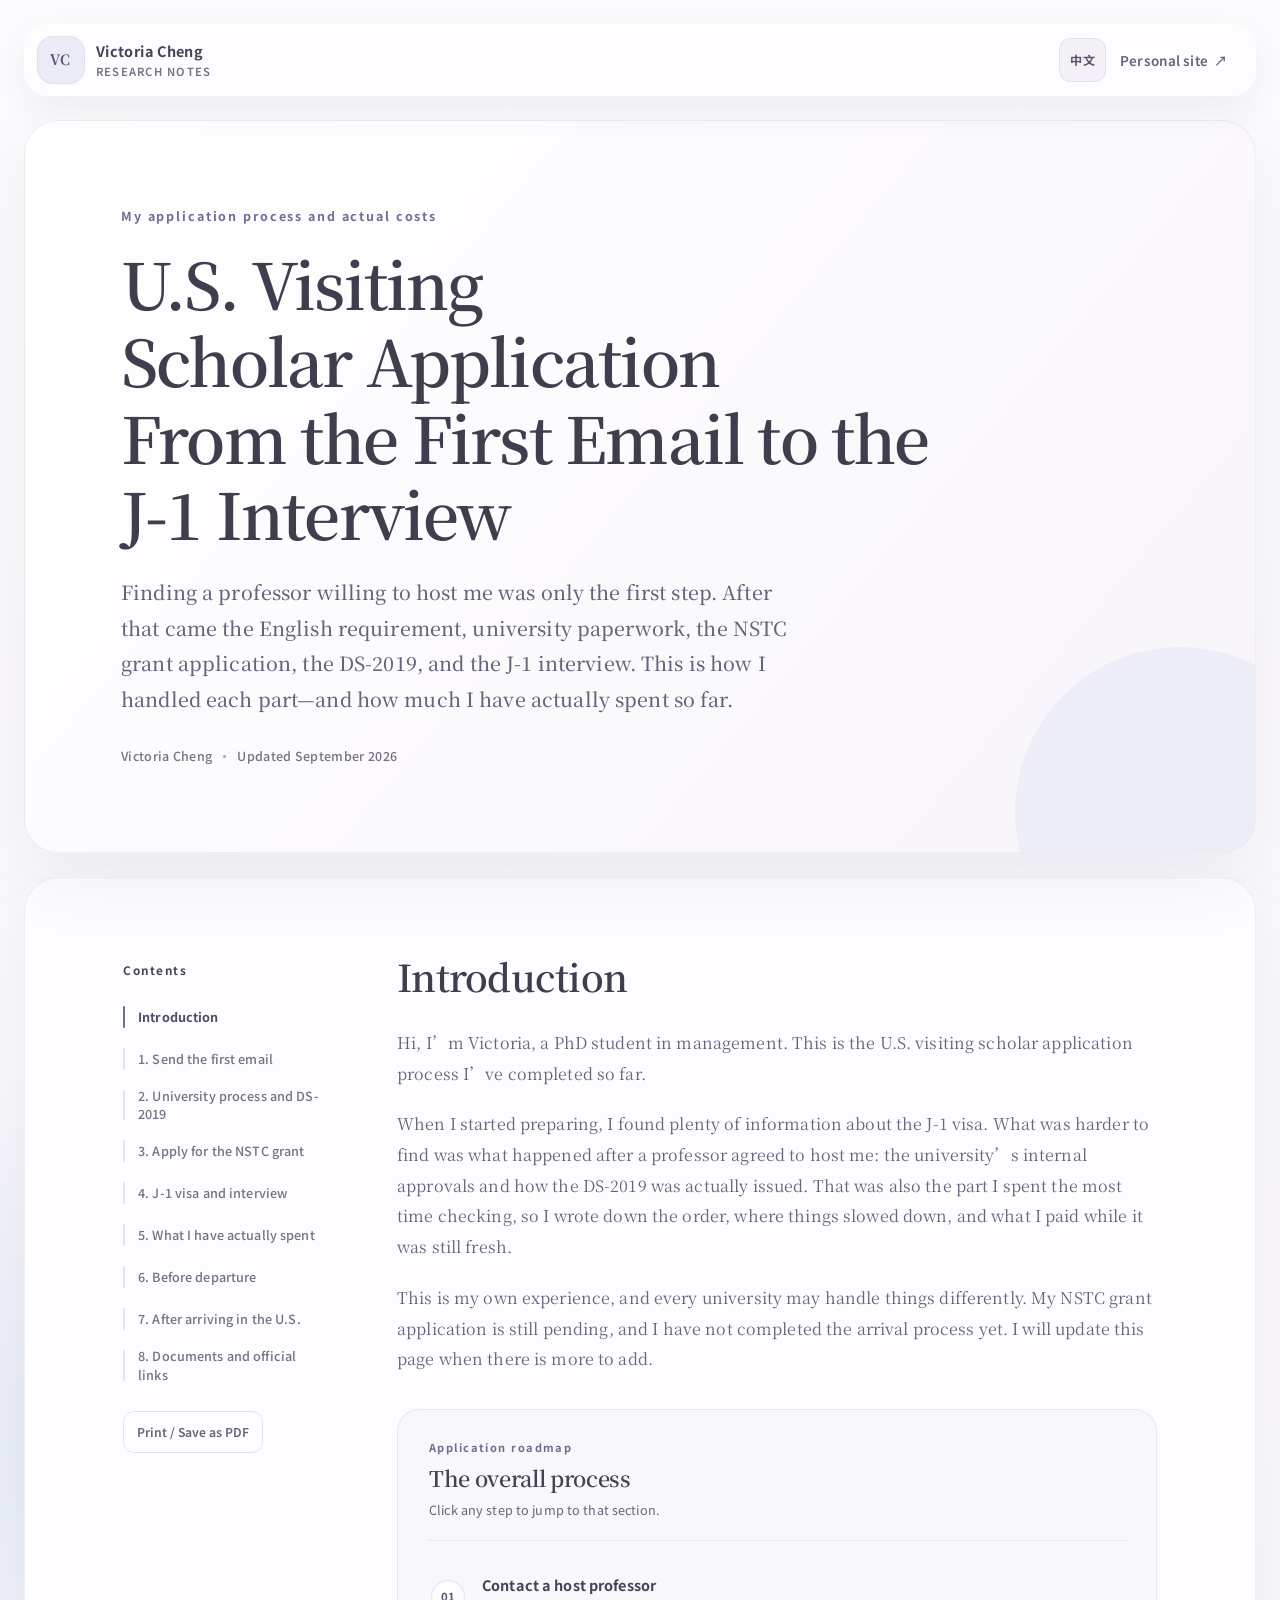
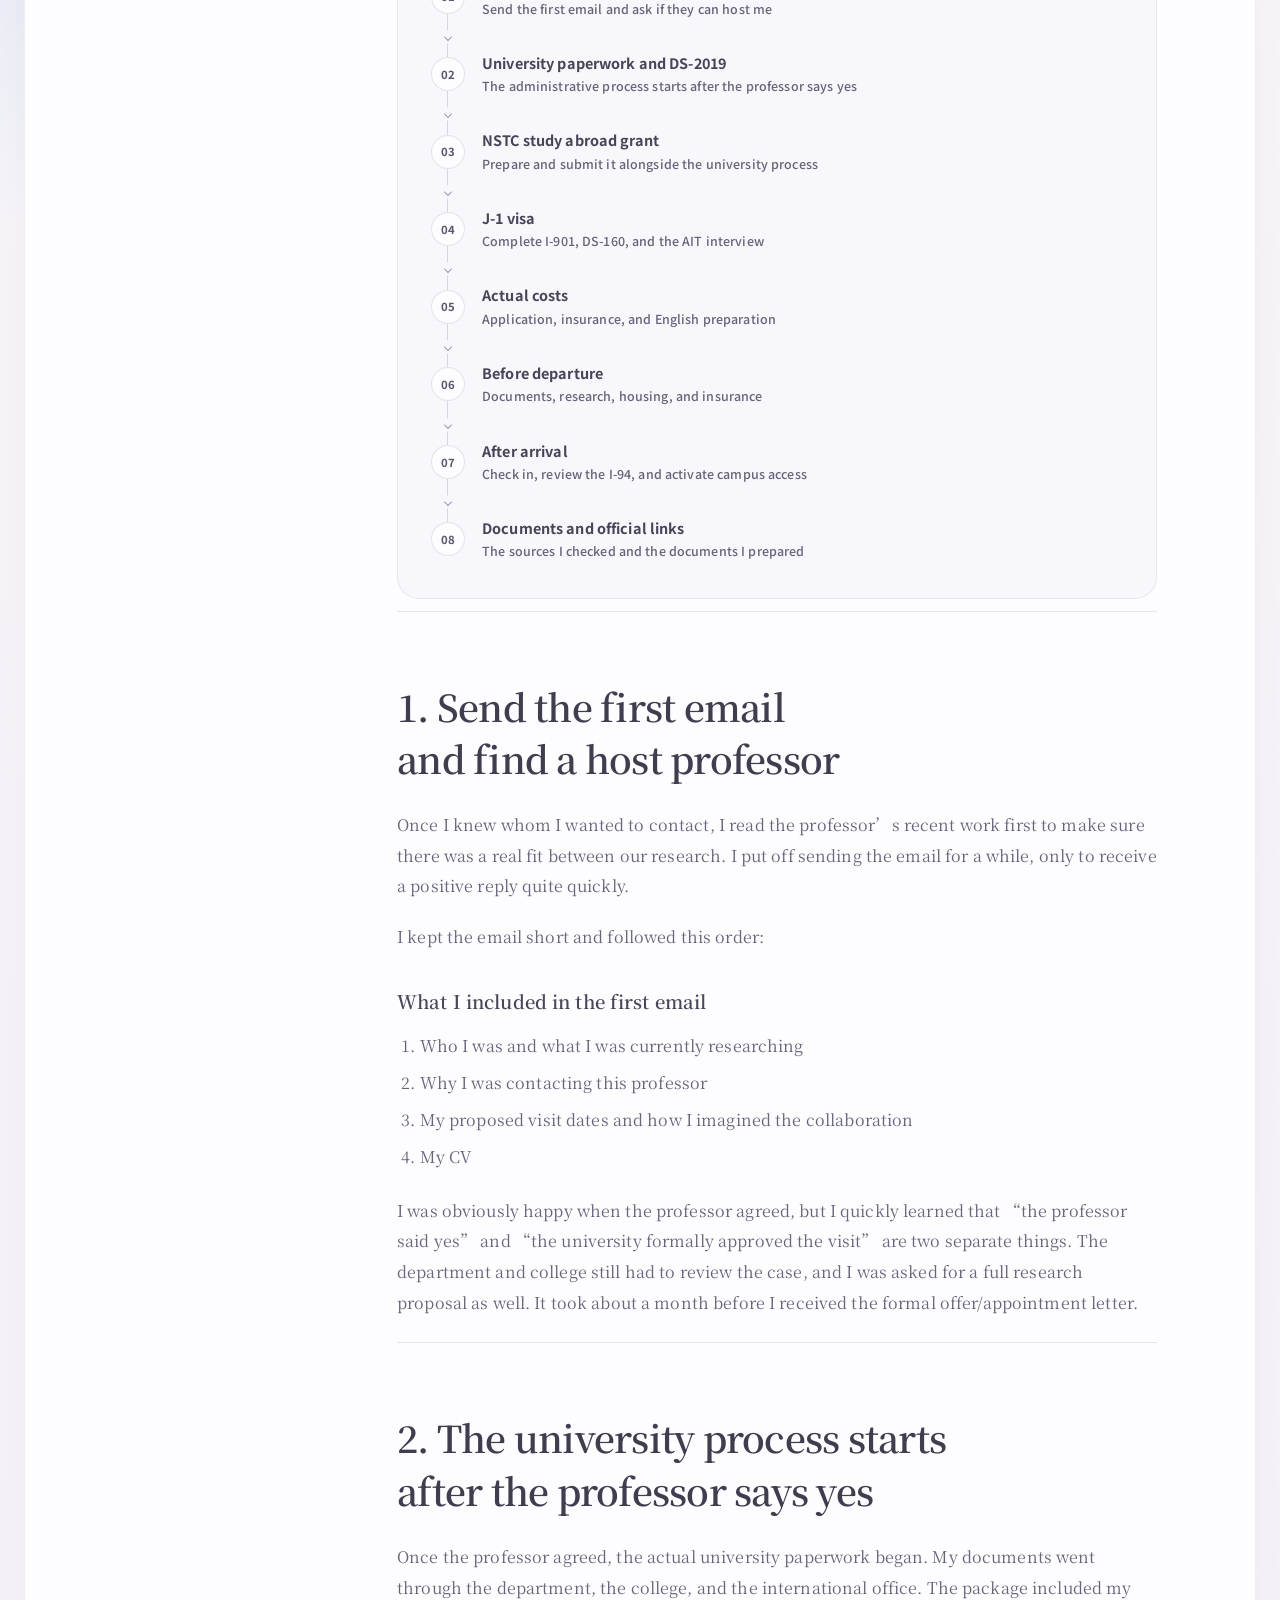
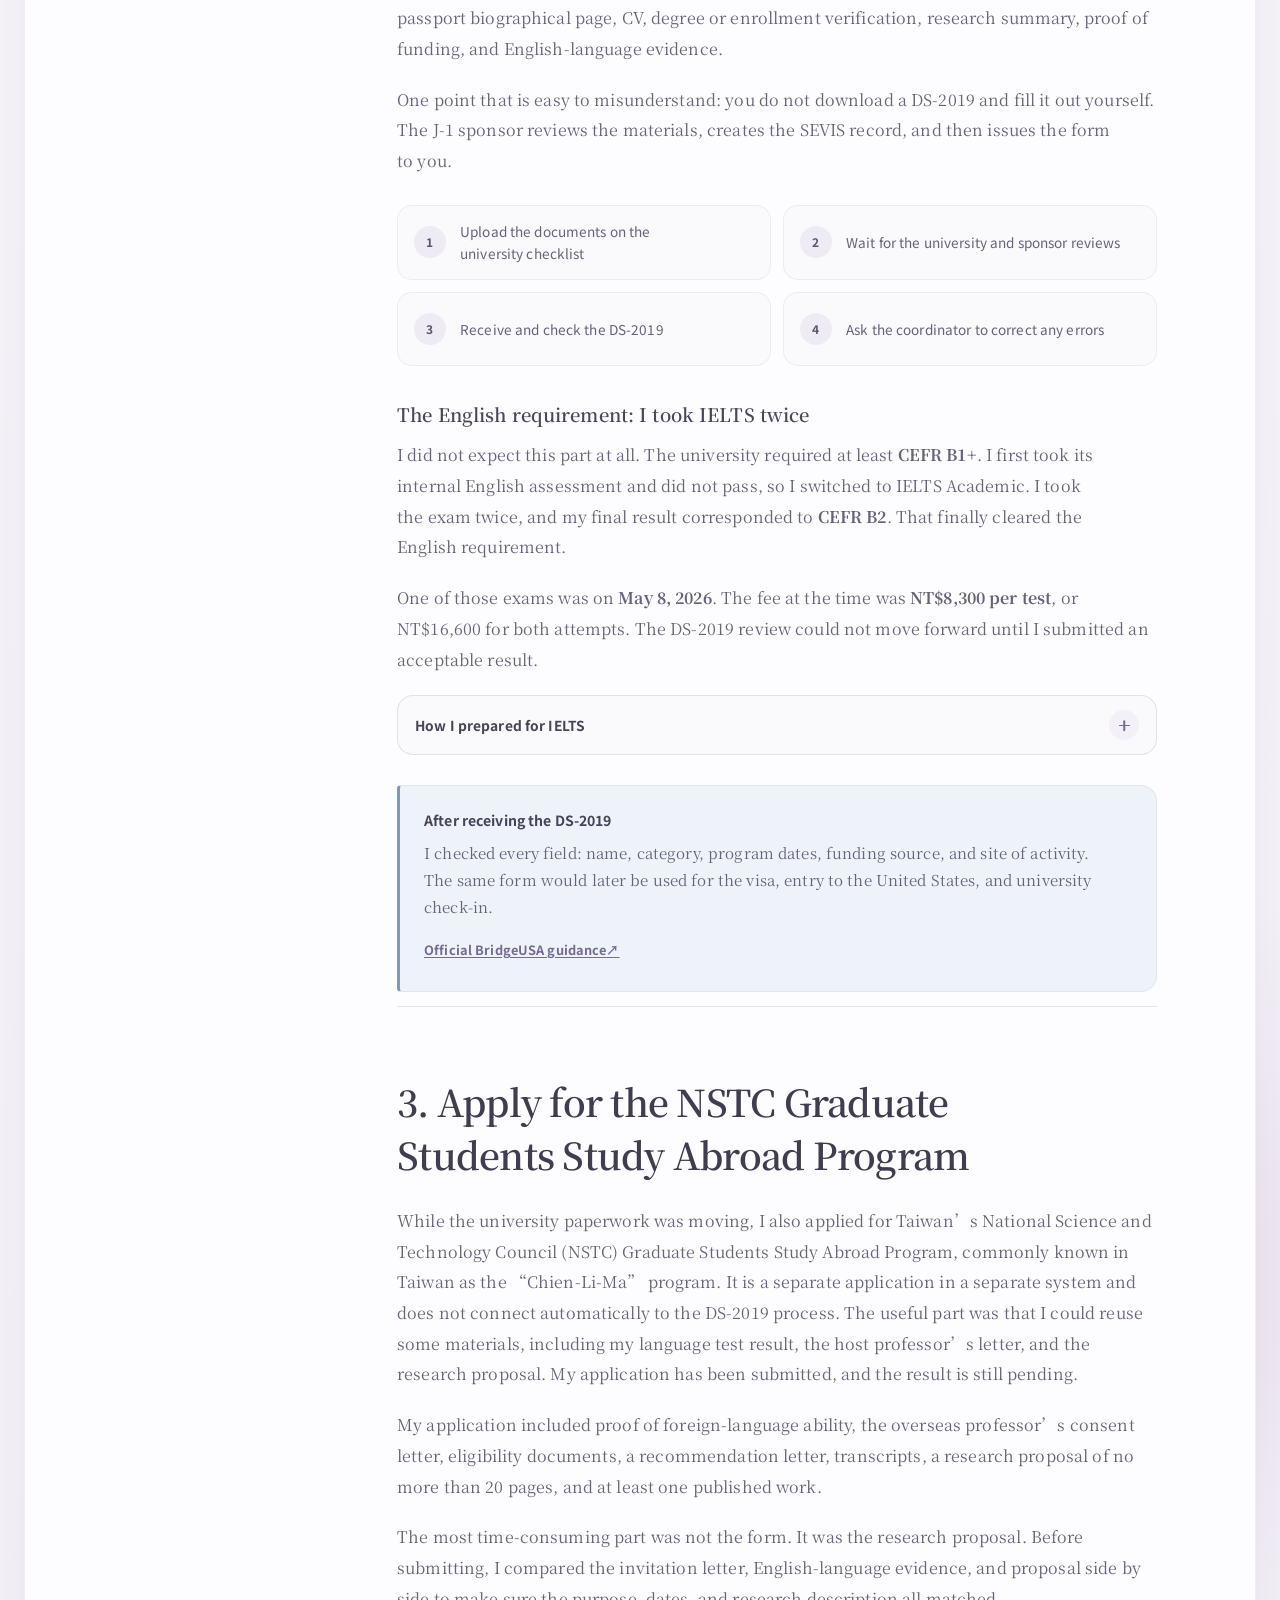
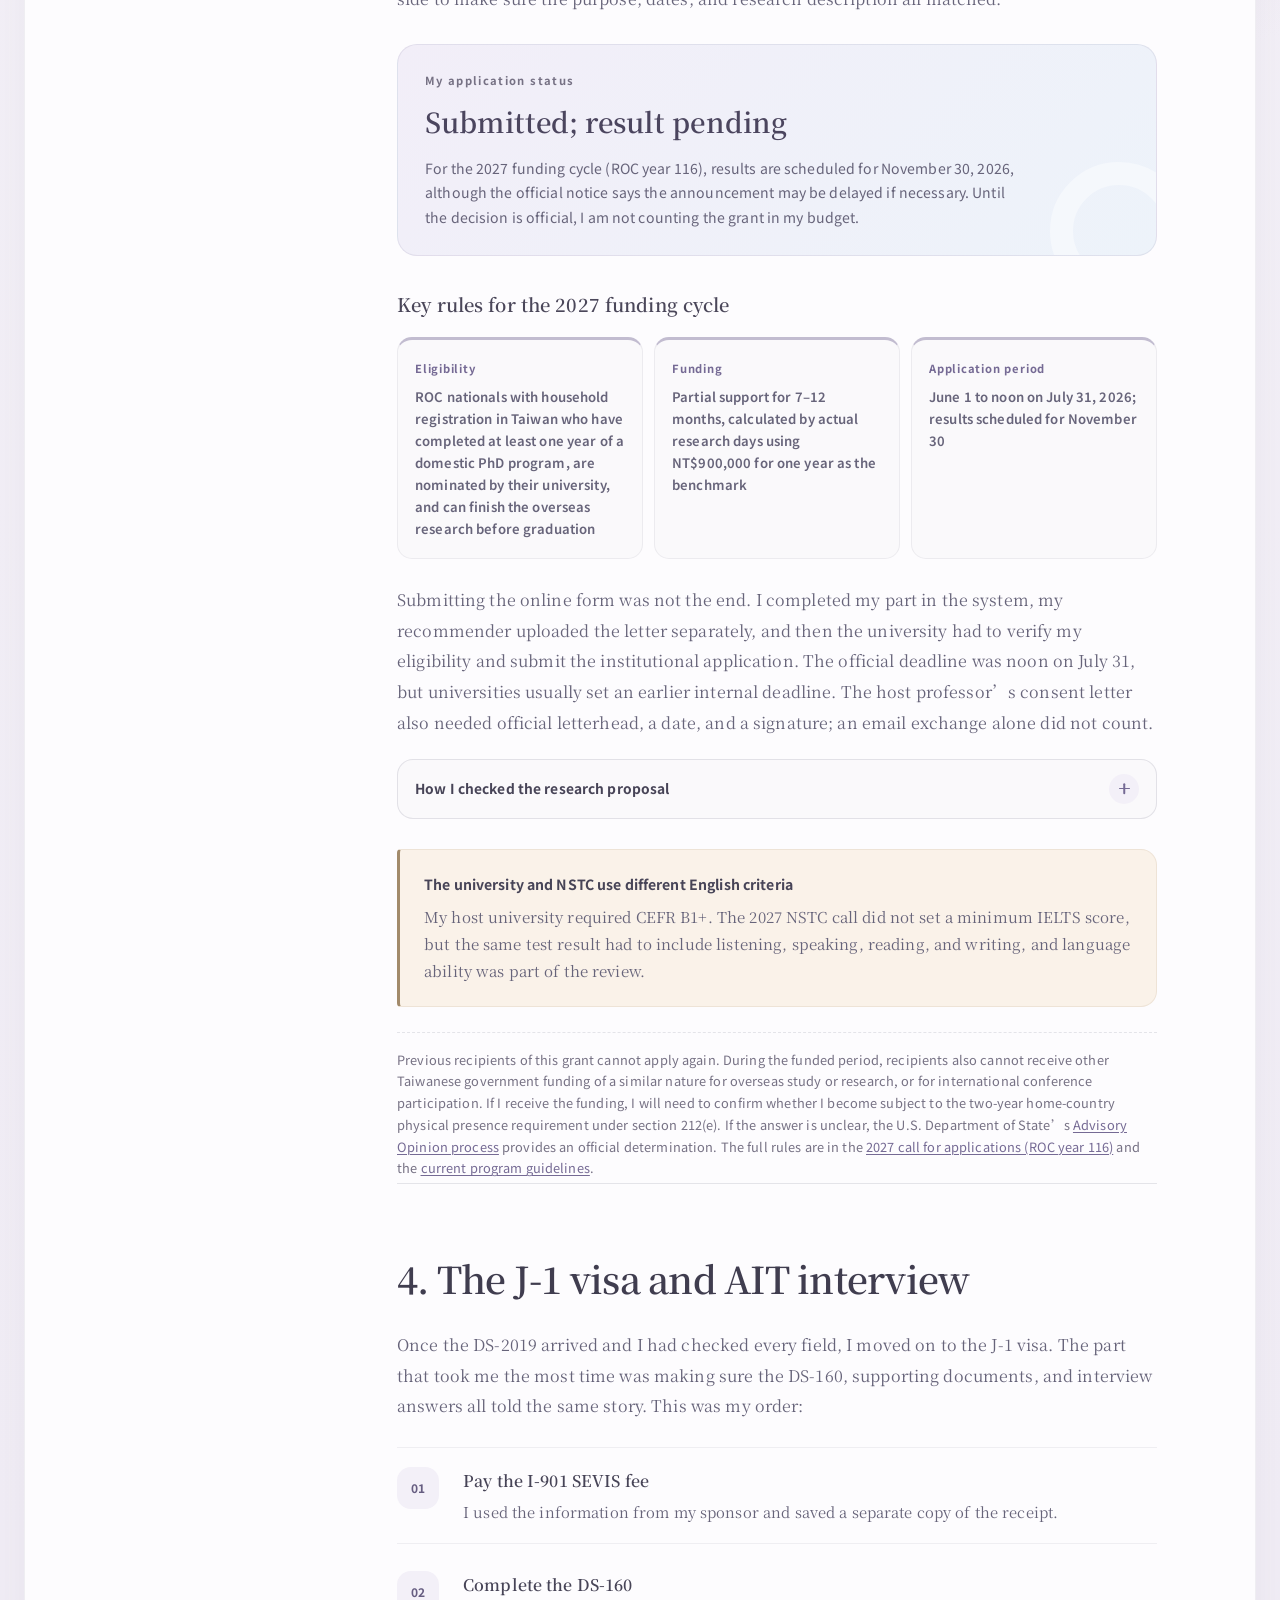
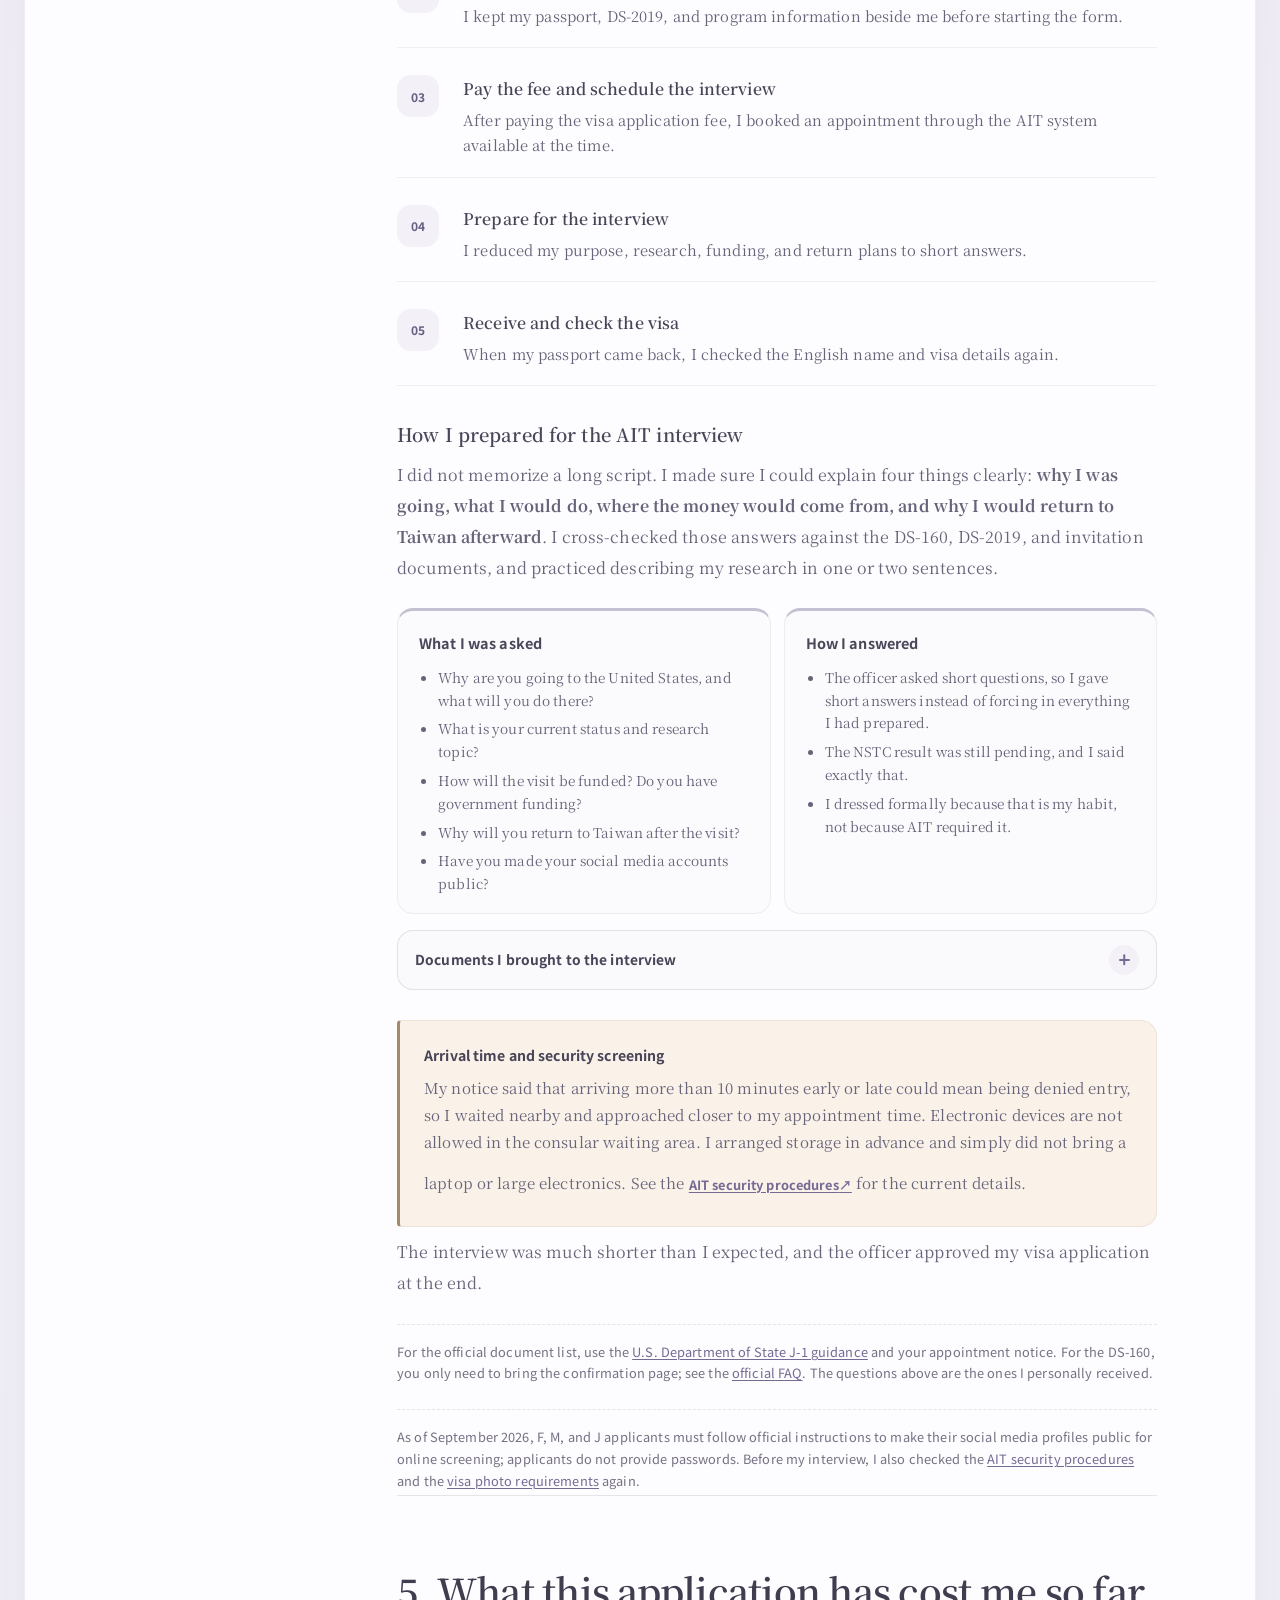
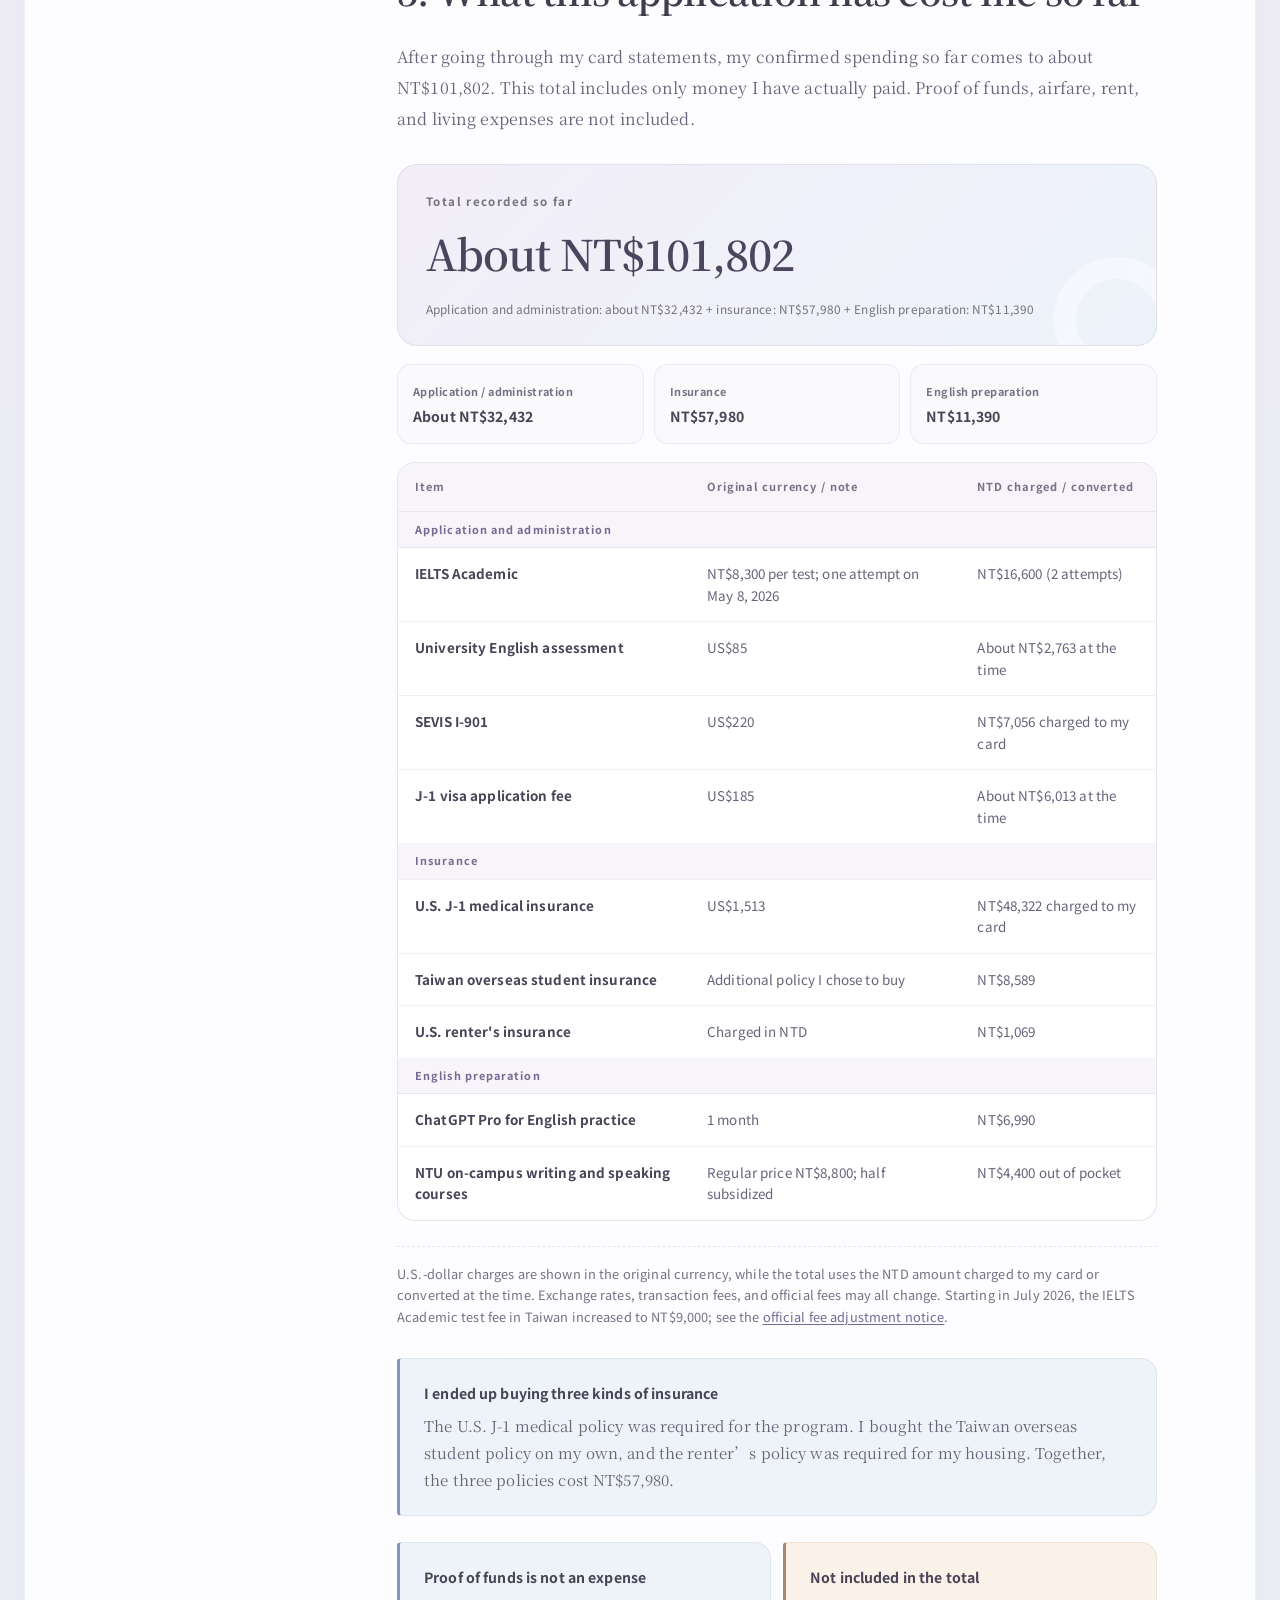
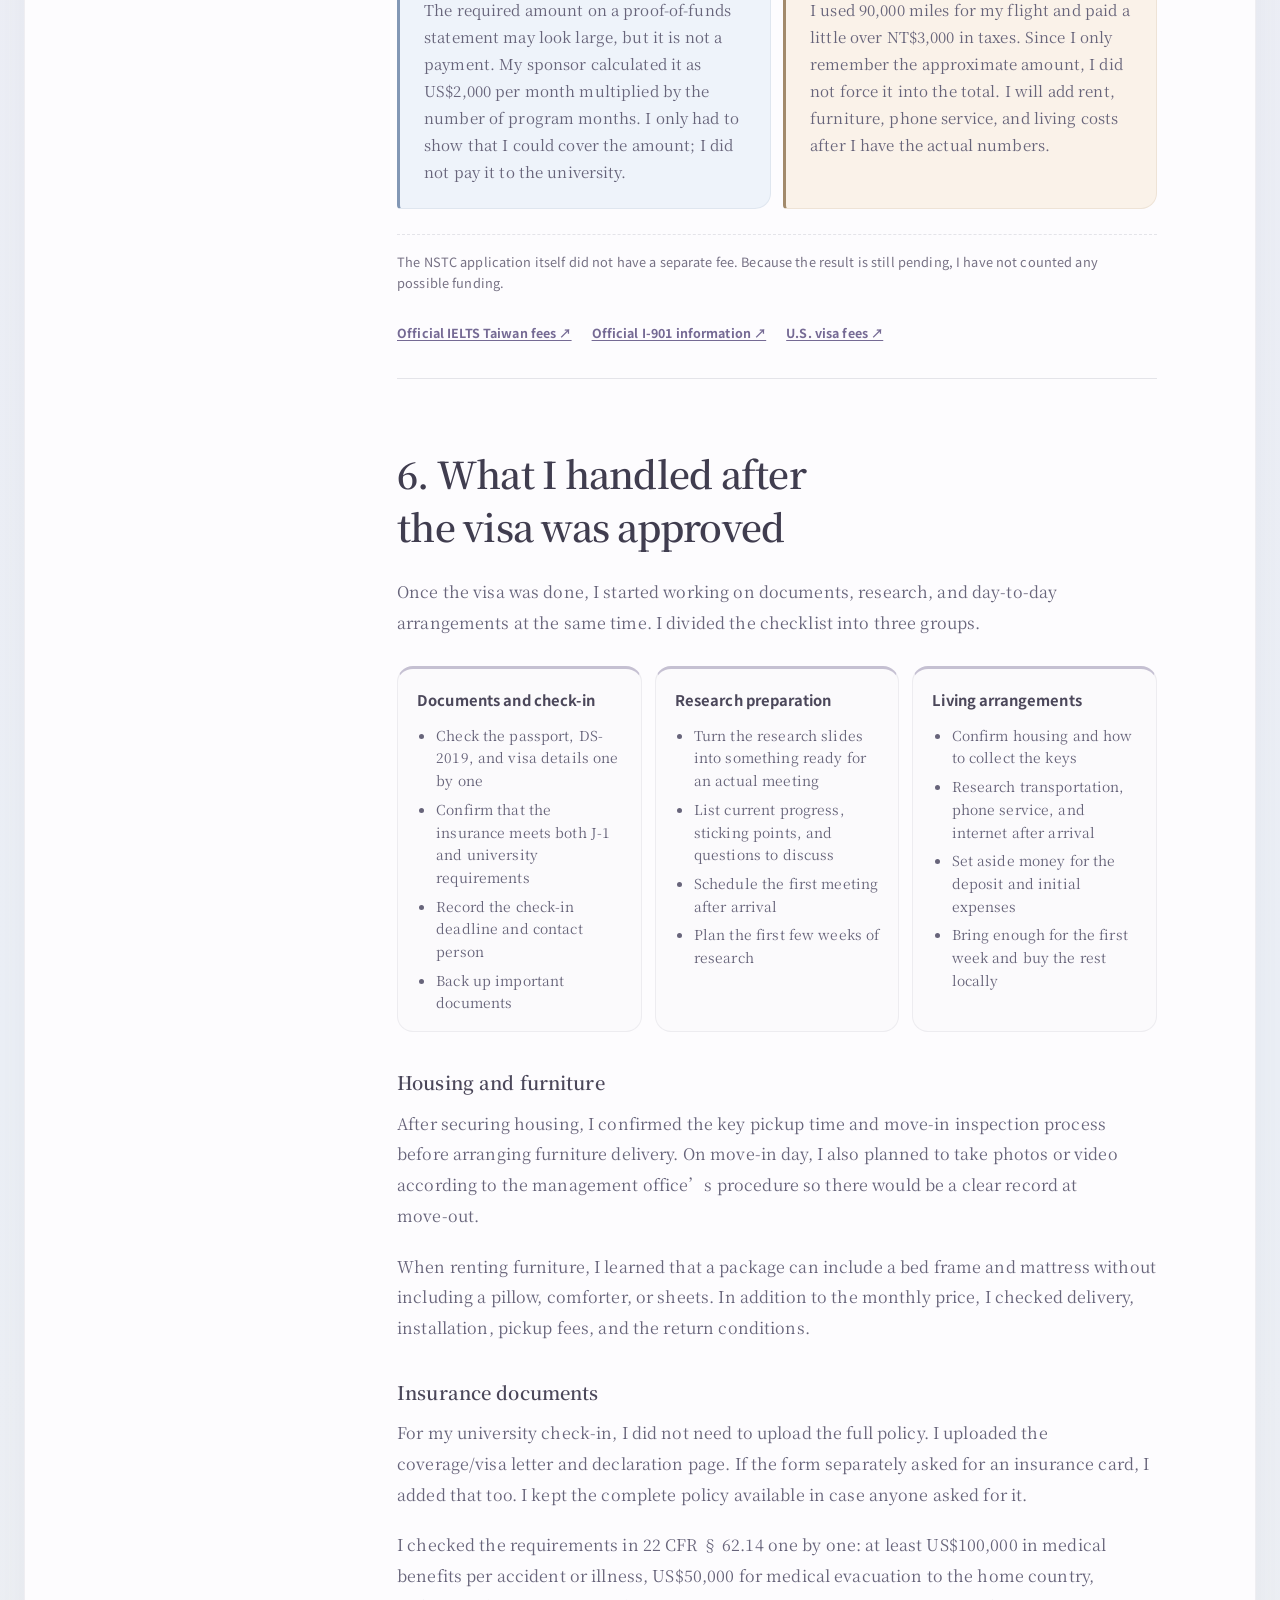
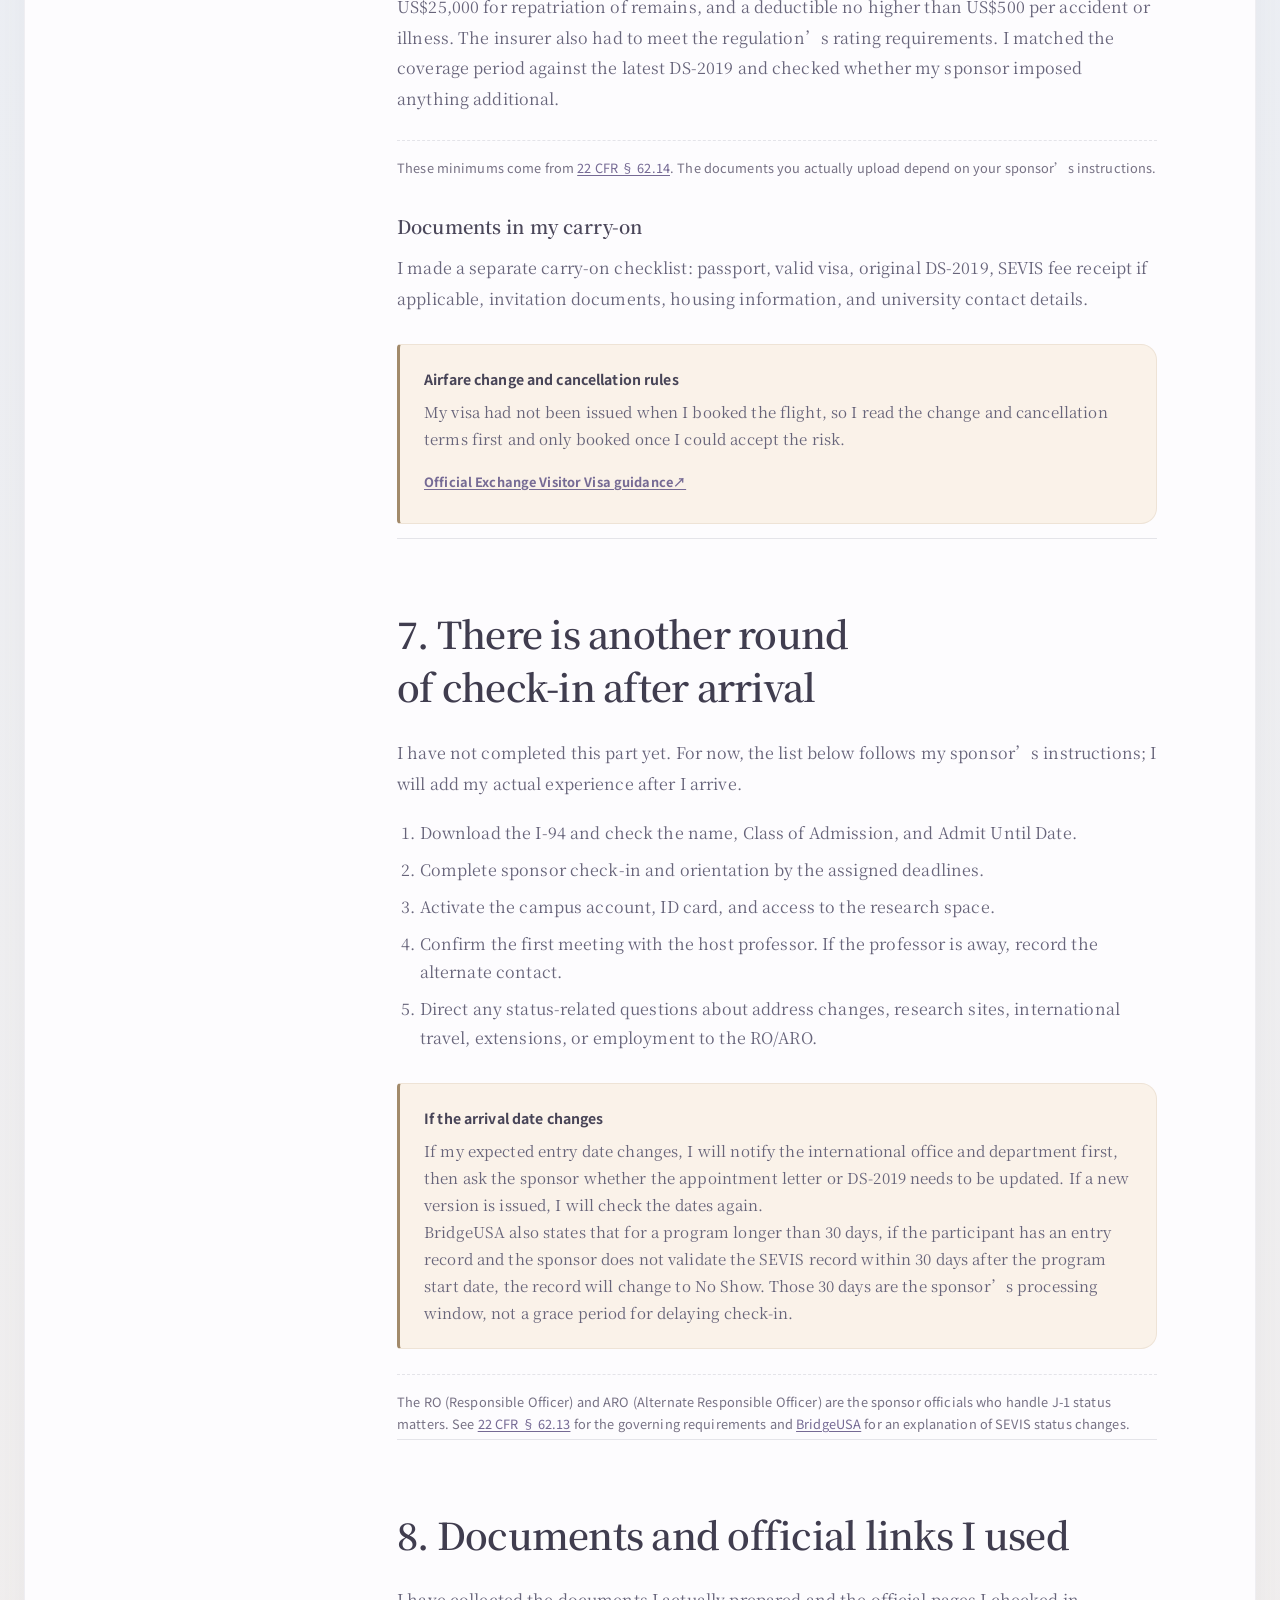
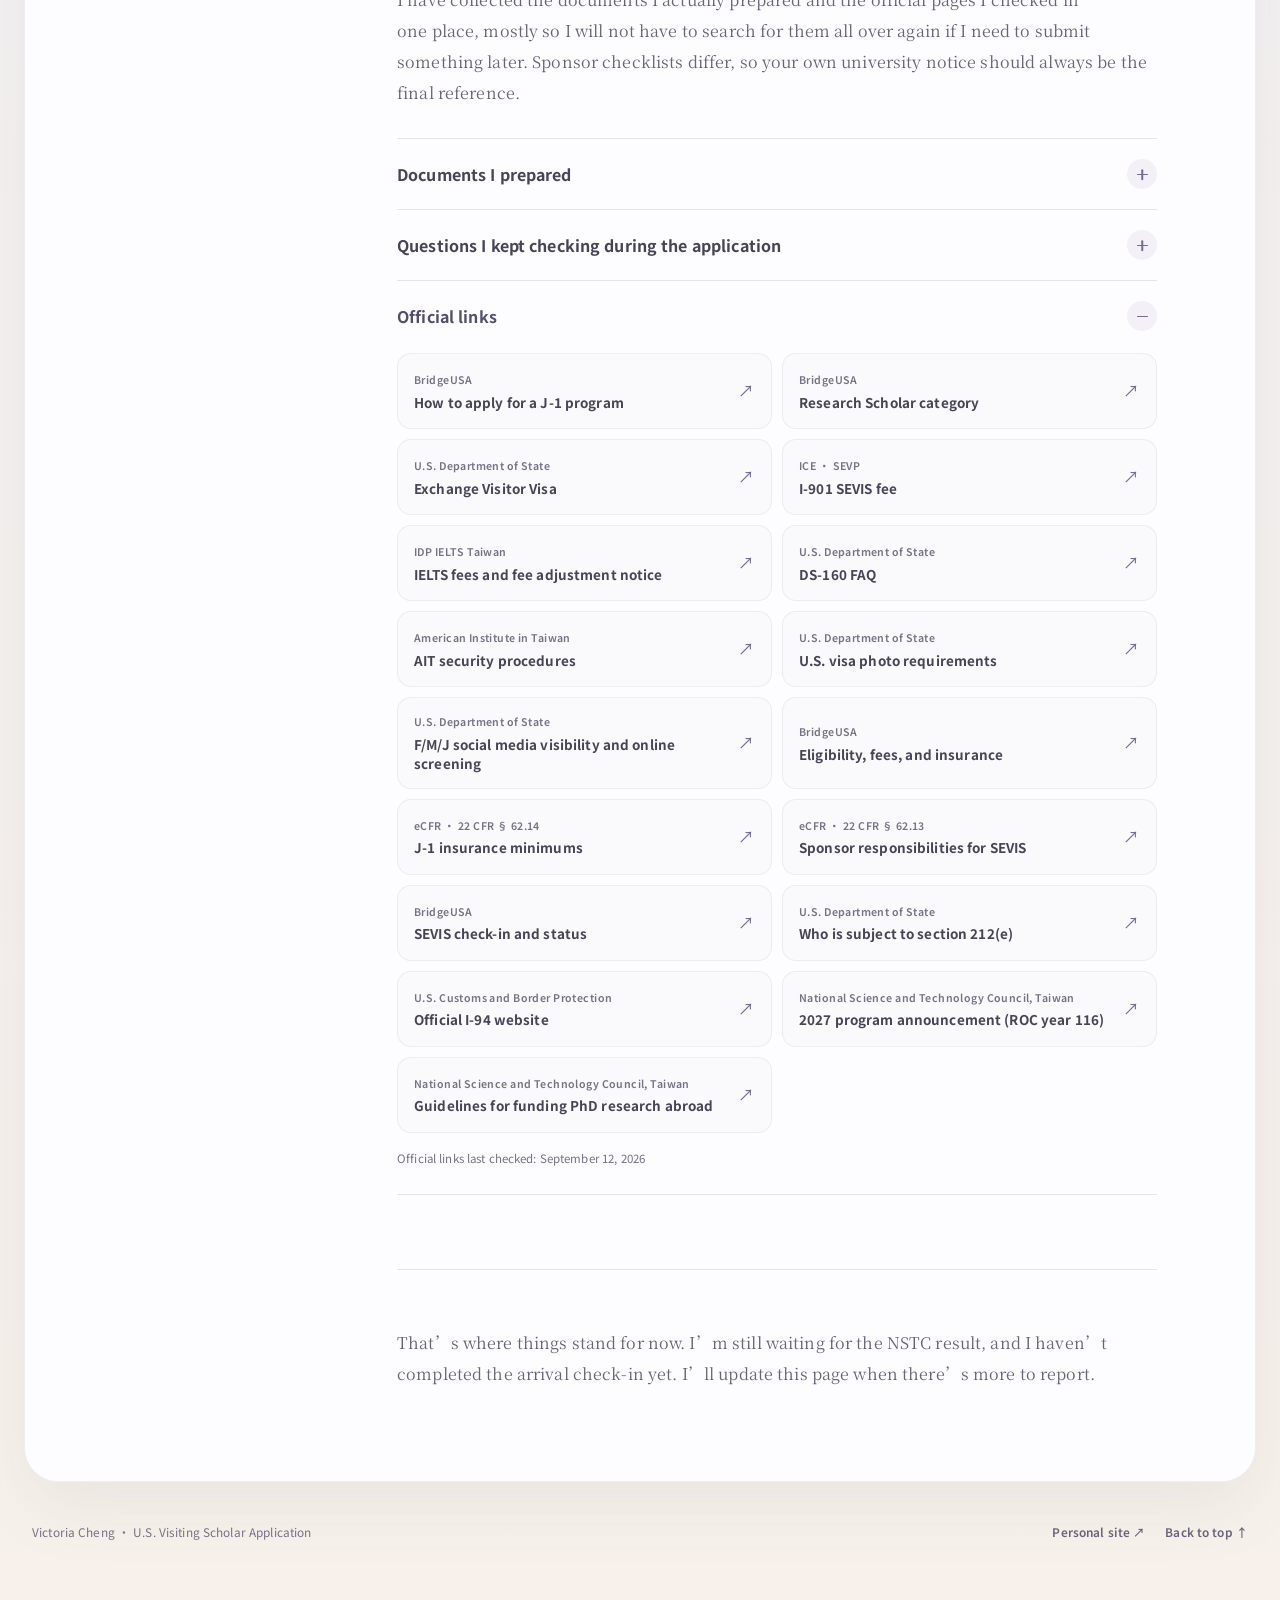
==== commit add360ef: "Remove research planning section" ====
--- a/en/index.html
+++ b/en/index.html
@@ -60,7 +60,6 @@
           <nav aria-label="Table of contents">
             <ol>
               <li><a href="#intro">Introduction</a></li>
-              <li><a href="#planning">Turn the research idea into one page</a></li>
               <li><a href="#host">Send the first email</a></li>
               <li><a href="#school">University process and the DS-2019</a></li>
               <li><a href="#nstc">Apply for the NSTC study abroad grant</a></li>
@@ -78,15 +77,14 @@
             <p>Contents</p>
             <nav aria-label="Table of contents">
               <a class="toc-link is-active" href="#intro">Introduction</a>
-              <a class="toc-link" href="#planning">1. Put the research idea on one page</a>
-              <a class="toc-link" href="#host">2. Send the first email</a>
-              <a class="toc-link" href="#school">3. University process and DS-2019</a>
-              <a class="toc-link" href="#nstc">4. Apply for the NSTC grant</a>
-              <a class="toc-link" href="#visa">5. J-1 visa and interview</a>
-              <a class="toc-link" href="#costs">6. What I have actually spent</a>
-              <a class="toc-link" href="#departure">7. Before departure</a>
-              <a class="toc-link" href="#arrival">8. After arriving in the U.S.</a>
-              <a class="toc-link" href="#appendix">9. Documents and official links</a>
+              <a class="toc-link" href="#host">1. Send the first email</a>
+              <a class="toc-link" href="#school">2. University process and DS-2019</a>
+              <a class="toc-link" href="#nstc">3. Apply for the NSTC grant</a>
+              <a class="toc-link" href="#visa">4. J-1 visa and interview</a>
+              <a class="toc-link" href="#costs">5. What I have actually spent</a>
+              <a class="toc-link" href="#departure">6. Before departure</a>
+              <a class="toc-link" href="#arrival">7. After arriving in the U.S.</a>
+              <a class="toc-link" href="#appendix">8. Documents and official links</a>
             </nav>
             <button type="button" id="print-note" hidden>Print / Save as PDF</button>
           </aside>
@@ -106,56 +104,50 @@
                 </div>
                 <ol class="journey-flow" role="list">
                   <li>
-                    <a class="journey-step" href="#planning">
+                    <a class="journey-step" href="#host">
                       <span class="journey-step__marker">01</span>
-                      <span class="journey-step__body"><strong>Plan the visit</strong><small>Condense the research idea into one page</small></span>
-                    </a>
-                  </li>
-                  <li>
-                    <a class="journey-step" href="#host">
+                      <span class="journey-step__body"><strong>Contact a host professor</strong><small>Send the first email and ask if they can host me</small></span>
+                    </a>
+                  </li>
+                  <li>
+                    <a class="journey-step" href="#school">
                       <span class="journey-step__marker">02</span>
-                      <span class="journey-step__body"><strong>Contact a host professor</strong><small>Send the first email and ask if they can host me</small></span>
-                    </a>
-                  </li>
-                  <li>
-                    <a class="journey-step" href="#school">
+                      <span class="journey-step__body"><strong>University paperwork and DS-2019</strong><small>The administrative process starts after the professor says yes</small></span>
+                    </a>
+                  </li>
+                  <li>
+                    <a class="journey-step" href="#nstc">
                       <span class="journey-step__marker">03</span>
-                      <span class="journey-step__body"><strong>University paperwork and DS-2019</strong><small>The administrative process starts after the professor says yes</small></span>
-                    </a>
-                  </li>
-                  <li>
-                    <a class="journey-step" href="#nstc">
+                      <span class="journey-step__body"><strong>NSTC study abroad grant</strong><small>Prepare and submit it alongside the university process</small></span>
+                    </a>
+                  </li>
+                  <li>
+                    <a class="journey-step" href="#visa">
                       <span class="journey-step__marker">04</span>
-                      <span class="journey-step__body"><strong>NSTC study abroad grant</strong><small>Prepare and submit it alongside the university process</small></span>
-                    </a>
-                  </li>
-                  <li>
-                    <a class="journey-step" href="#visa">
+                      <span class="journey-step__body"><strong>J-1 visa</strong><small>Complete I-901, DS-160, and the AIT interview</small></span>
+                    </a>
+                  </li>
+                  <li>
+                    <a class="journey-step" href="#costs">
                       <span class="journey-step__marker">05</span>
-                      <span class="journey-step__body"><strong>J-1 visa</strong><small>Complete I-901, DS-160, and the AIT interview</small></span>
-                    </a>
-                  </li>
-                  <li>
-                    <a class="journey-step" href="#costs">
+                      <span class="journey-step__body"><strong>Actual costs</strong><small>Application, insurance, and English preparation</small></span>
+                    </a>
+                  </li>
+                  <li>
+                    <a class="journey-step" href="#departure">
                       <span class="journey-step__marker">06</span>
-                      <span class="journey-step__body"><strong>Actual costs</strong><small>Application, insurance, and English preparation</small></span>
-                    </a>
-                  </li>
-                  <li>
-                    <a class="journey-step" href="#departure">
+                      <span class="journey-step__body"><strong>Before departure</strong><small>Documents, research, housing, and insurance</small></span>
+                    </a>
+                  </li>
+                  <li>
+                    <a class="journey-step" href="#arrival">
                       <span class="journey-step__marker">07</span>
-                      <span class="journey-step__body"><strong>Before departure</strong><small>Documents, research, housing, and insurance</small></span>
-                    </a>
-                  </li>
-                  <li>
-                    <a class="journey-step" href="#arrival">
+                      <span class="journey-step__body"><strong>After arrival</strong><small>Check in, review the I-94, and activate campus access</small></span>
+                    </a>
+                  </li>
+                  <li>
+                    <a class="journey-step" href="#appendix">
                       <span class="journey-step__marker">08</span>
-                      <span class="journey-step__body"><strong>After arrival</strong><small>Check in, review the I-94, and activate campus access</small></span>
-                    </a>
-                  </li>
-                  <li>
-                    <a class="journey-step" href="#appendix">
-                      <span class="journey-step__marker">09</span>
                       <span class="journey-step__body"><strong>Documents and official links</strong><small>The sources I checked and the documents I prepared</small></span>
                     </a>
                   </li>
@@ -163,24 +155,8 @@
               </nav>
             </section>
 
-            <section class="article-section" id="planning" aria-labelledby="planning-title">
-              <h2 id="planning-title">1. Put the research idea on one page</h2>
-              <p>At first, I had no idea where to start. A visiting scholar application does not come with one standard application portal. I eventually made myself answer three questions: Where did I want to go? Who did I want to work with? What exactly did I want to finish during the visit? Once I had rough answers, I started organizing the materials.</p>
-              <p>I did not begin with a long research proposal. I first reduced everything to one page covering:</p>
-              <ul>
-                <li>My research topic and current progress</li>
-                <li>Why I wanted to visit that particular institution</li>
-                <li>What I hoped to work on with the host professor</li>
-                <li>The proposed dates and expected outcomes</li>
-              </ul>
-              <aside class="note-box">
-                <strong>The one-page research summary</strong>
-                <p>I originally made this page just to contact professors. It turned out to be useful again for the university paperwork and visa interview. My approach was to get the short version right first, then expand it whenever someone asked for a full proposal. That saved me from starting over every time.</p>
-              </aside>
-            </section>
-
             <section class="article-section" id="host" aria-labelledby="host-title">
-              <h2 id="host-title">2. Send the first email and find a host professor</h2>
+              <h2 id="host-title">1. Send the first email and find a host professor</h2>
               <p>Once I knew whom I wanted to contact, I read the professor’s recent work first to make sure there was a real fit between our research. I put off sending the email for a while, only to receive a positive reply quite quickly.</p>
               <p>I kept the email short and followed this order:</p>
               <h3>What I included in the first email</h3>
@@ -188,13 +164,13 @@
                 <li>Who I was and what I was currently researching</li>
                 <li>Why I was contacting this professor</li>
                 <li>My proposed visit dates and how I imagined the collaboration</li>
-                <li>My CV and one-page research summary</li>
+                <li>My CV</li>
               </ol>
               <p>I was obviously happy when the professor agreed, but I quickly learned that “the professor said yes” and “the university formally approved the visit” are two separate things. The department and college still had to review the case, and I was asked for a full research proposal as well. It took about a month before I received the formal offer/appointment letter.</p>
             </section>
 
             <section class="article-section" id="school" aria-labelledby="school-title">
-              <h2 id="school-title">3. The university process starts after the professor says yes</h2>
+              <h2 id="school-title">2. The university process starts after the professor says yes</h2>
               <p>Once the professor agreed, the actual university paperwork began. My documents went through the department, the college, and the international office. The package included my passport biographical page, CV, degree or enrollment verification, research summary, proof of funding, and English-language evidence.</p>
               <p>One point that is easy to misunderstand: you do not download a DS-2019 and fill it out yourself. The J-1 sponsor reviews the materials, creates the SEVIS record, and then issues the form to you.</p>
               <div class="steps">
@@ -225,7 +201,7 @@
             </section>
 
             <section class="article-section" id="nstc" aria-labelledby="nstc-title">
-              <h2 id="nstc-title">4. Apply for the NSTC Graduate Students Study Abroad Program</h2>
+              <h2 id="nstc-title">3. Apply for the NSTC Graduate Students Study Abroad Program</h2>
               <p>While the university paperwork was moving, I also applied for Taiwan’s National Science and Technology Council (NSTC) Graduate Students Study Abroad Program, commonly known in Taiwan as the “Chien-Li-Ma” program. It is a separate application in a separate system and does not connect automatically to the DS-2019 process. The useful part was that I could reuse some materials, including my language test result, the host professor’s letter, and the research proposal. My application has been submitted, and the result is still pending.</p>
               <p>My application included proof of foreign-language ability, the overseas professor’s consent letter, eligibility documents, a recommendation letter, transcripts, a research proposal of no more than 20 pages, and at least one published work.</p>
               <p>The most time-consuming part was not the form. It was the research proposal. Before submitting, I compared the invitation letter, English-language evidence, and proposal side by side to make sure the purpose, dates, and research description all matched.</p>
@@ -259,7 +235,7 @@
             </section>
 
             <section class="article-section" id="visa" aria-labelledby="visa-title">
-              <h2 id="visa-title">5. The J-1 visa and AIT interview</h2>
+              <h2 id="visa-title">4. The J-1 visa and AIT interview</h2>
               <p>Once the DS-2019 arrived and I had checked every field, I moved on to the J-1 visa. The part that took me the most time was making sure the DS-160, supporting documents, and interview answers all told the same story. This was my order:</p>
               <ol class="number-list">
                 <li><span>01</span><div><strong>Pay the I-901 SEVIS fee</strong><p>I used the information from my sponsor and saved a separate copy of the receipt.</p></div></li>
@@ -314,7 +290,7 @@
             </section>
 
             <section class="article-section" id="costs" aria-labelledby="costs-title">
-              <h2 id="costs-title">6. What this application has cost me so far</h2>
+              <h2 id="costs-title">5. What this application has cost me so far</h2>
               <p>After going through my card statements, my confirmed spending so far comes to about NT$101,802. This total includes only money I have actually paid. Proof of funds, airfare, rent, and living expenses are not included.</p>
 
               <div class="cost-summary" aria-label="Current total spending">
@@ -378,7 +354,7 @@
             </section>
 
             <section class="article-section" id="departure" aria-labelledby="departure-title">
-              <h2 id="departure-title">7. What I handled after the visa was approved</h2>
+              <h2 id="departure-title">6. What I handled after the visa was approved</h2>
               <p>Once the visa was done, I started working on documents, research, and day-to-day arrangements at the same time. I divided the checklist into three groups.</p>
               <div class="prep-grid">
                 <section>
@@ -413,7 +389,7 @@
             </section>
 
             <section class="article-section" id="arrival" aria-labelledby="arrival-title">
-              <h2 id="arrival-title">8. There is another round of check-in after arrival</h2>
+              <h2 id="arrival-title">7. There is another round of check-in after arrival</h2>
               <p>I have not completed this part yet. For now, the list below follows my sponsor’s instructions; I will add my actual experience after I arrive.</p>
               <ol>
                 <li>Download the I-94 and check the name, Class of Admission, and Admit Until Date.</li>
@@ -431,7 +407,7 @@
             </section>
 
             <section class="article-section" id="appendix" aria-labelledby="appendix-title">
-              <h2 id="appendix-title">9. Documents and official links I used</h2>
+              <h2 id="appendix-title">8. Documents and official links I used</h2>
               <p>I have collected the documents I actually prepared and the official pages I checked in one place, mostly so I will not have to search for them all over again if I need to submit something later. Sponsor checklists differ, so your own university notice should always be the final reference.</p>
 
               <div class="accordion-list">
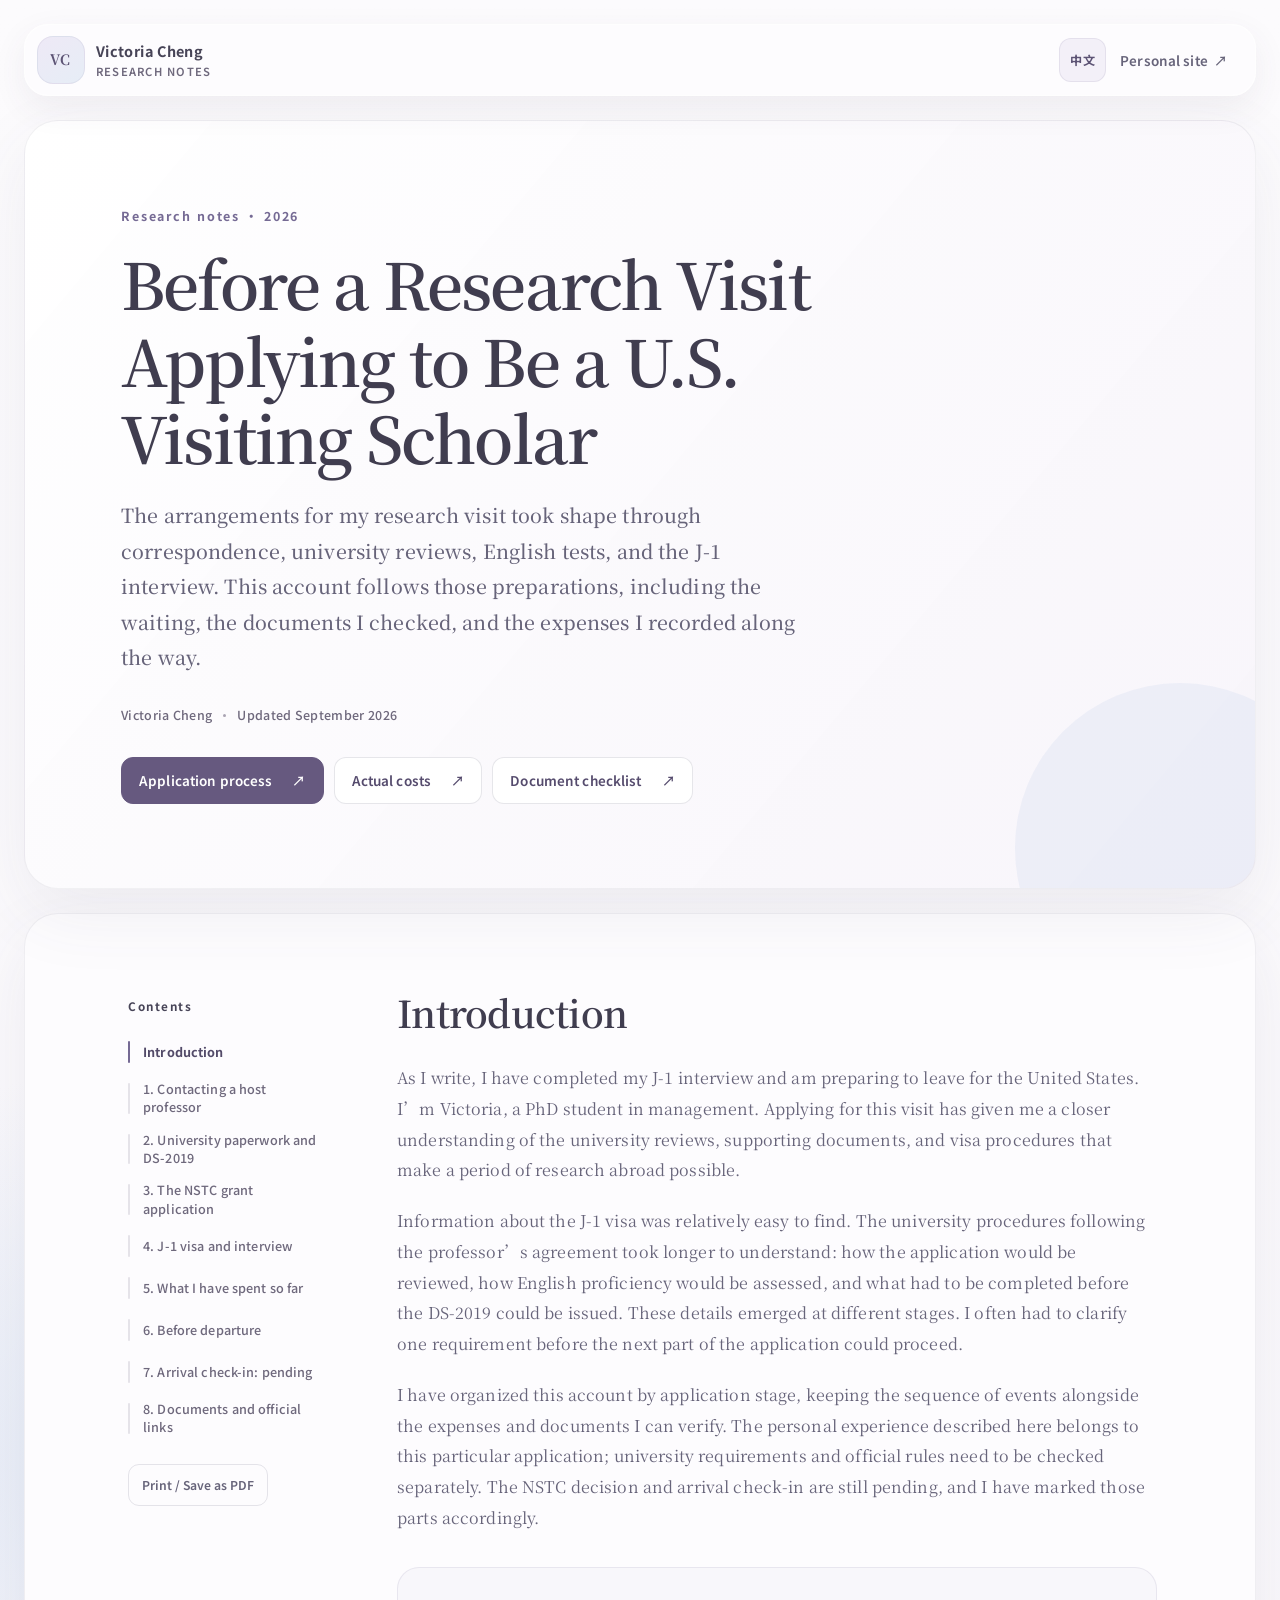
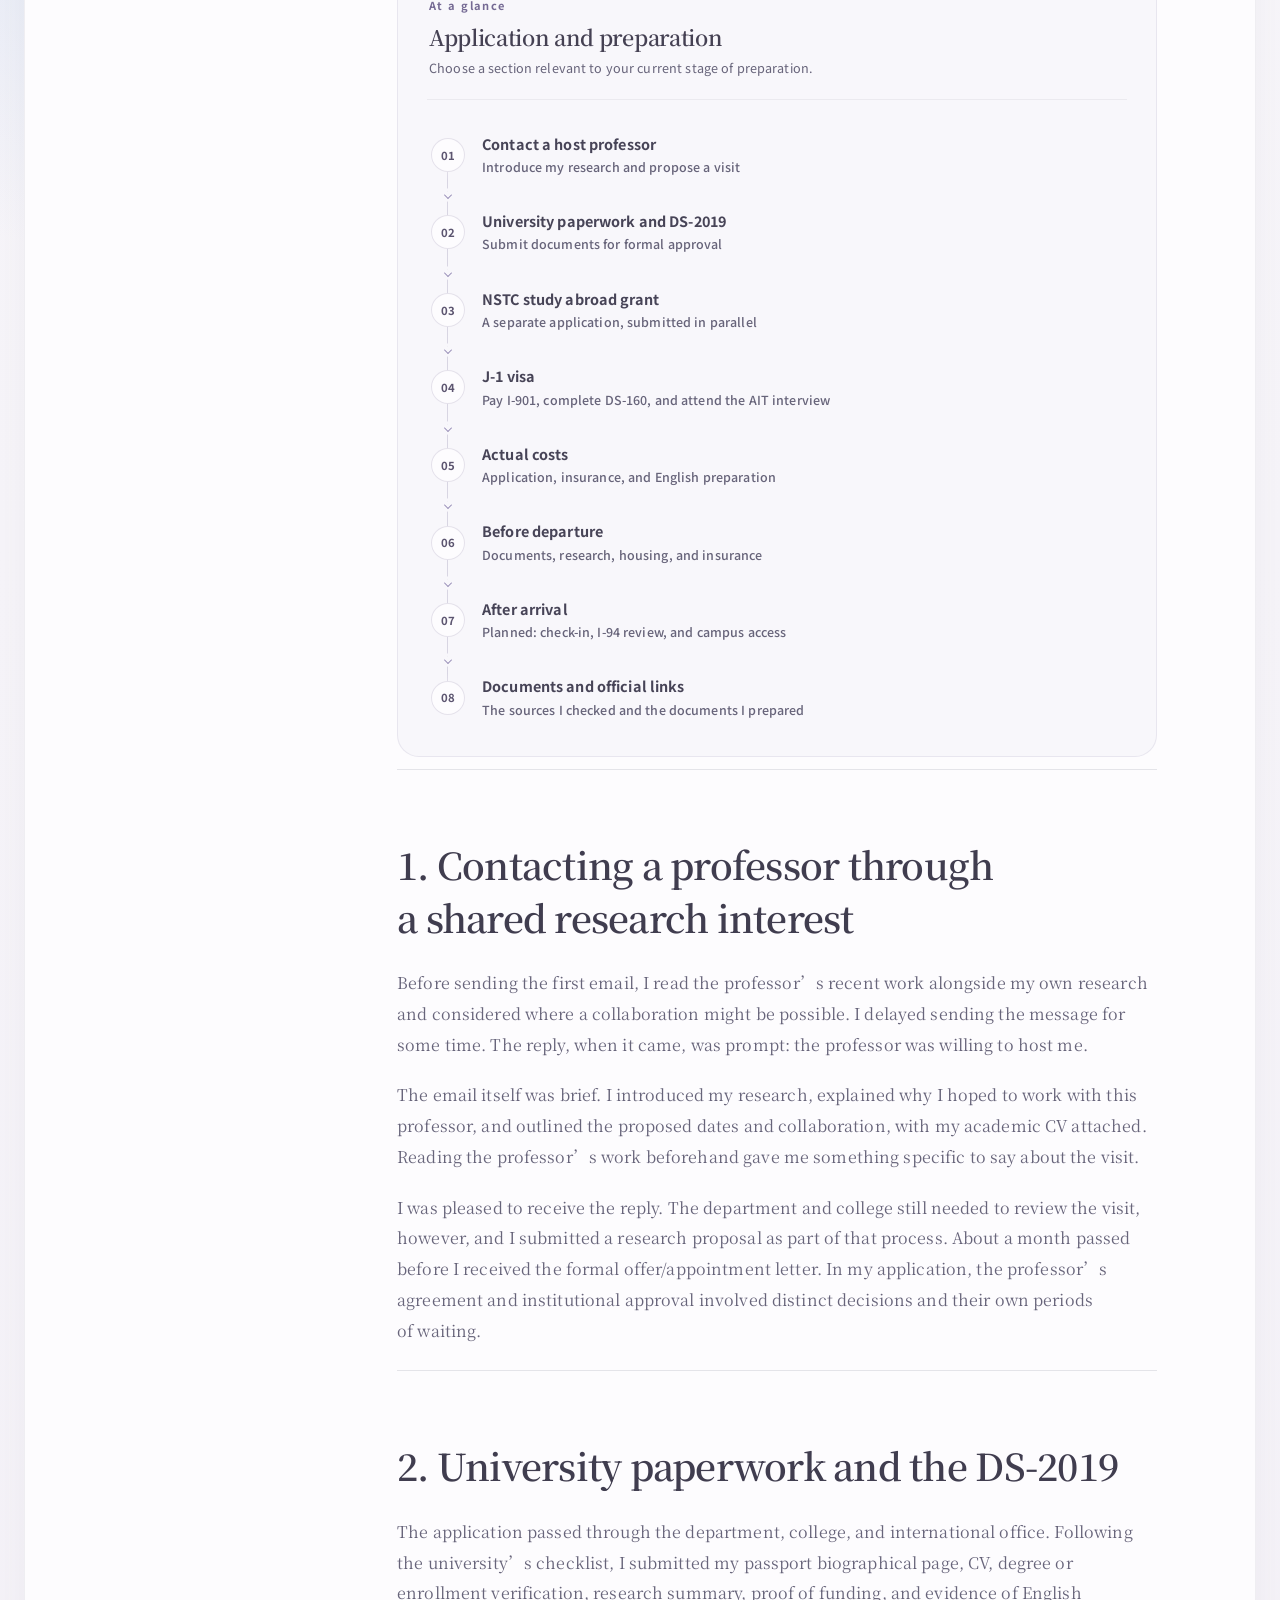
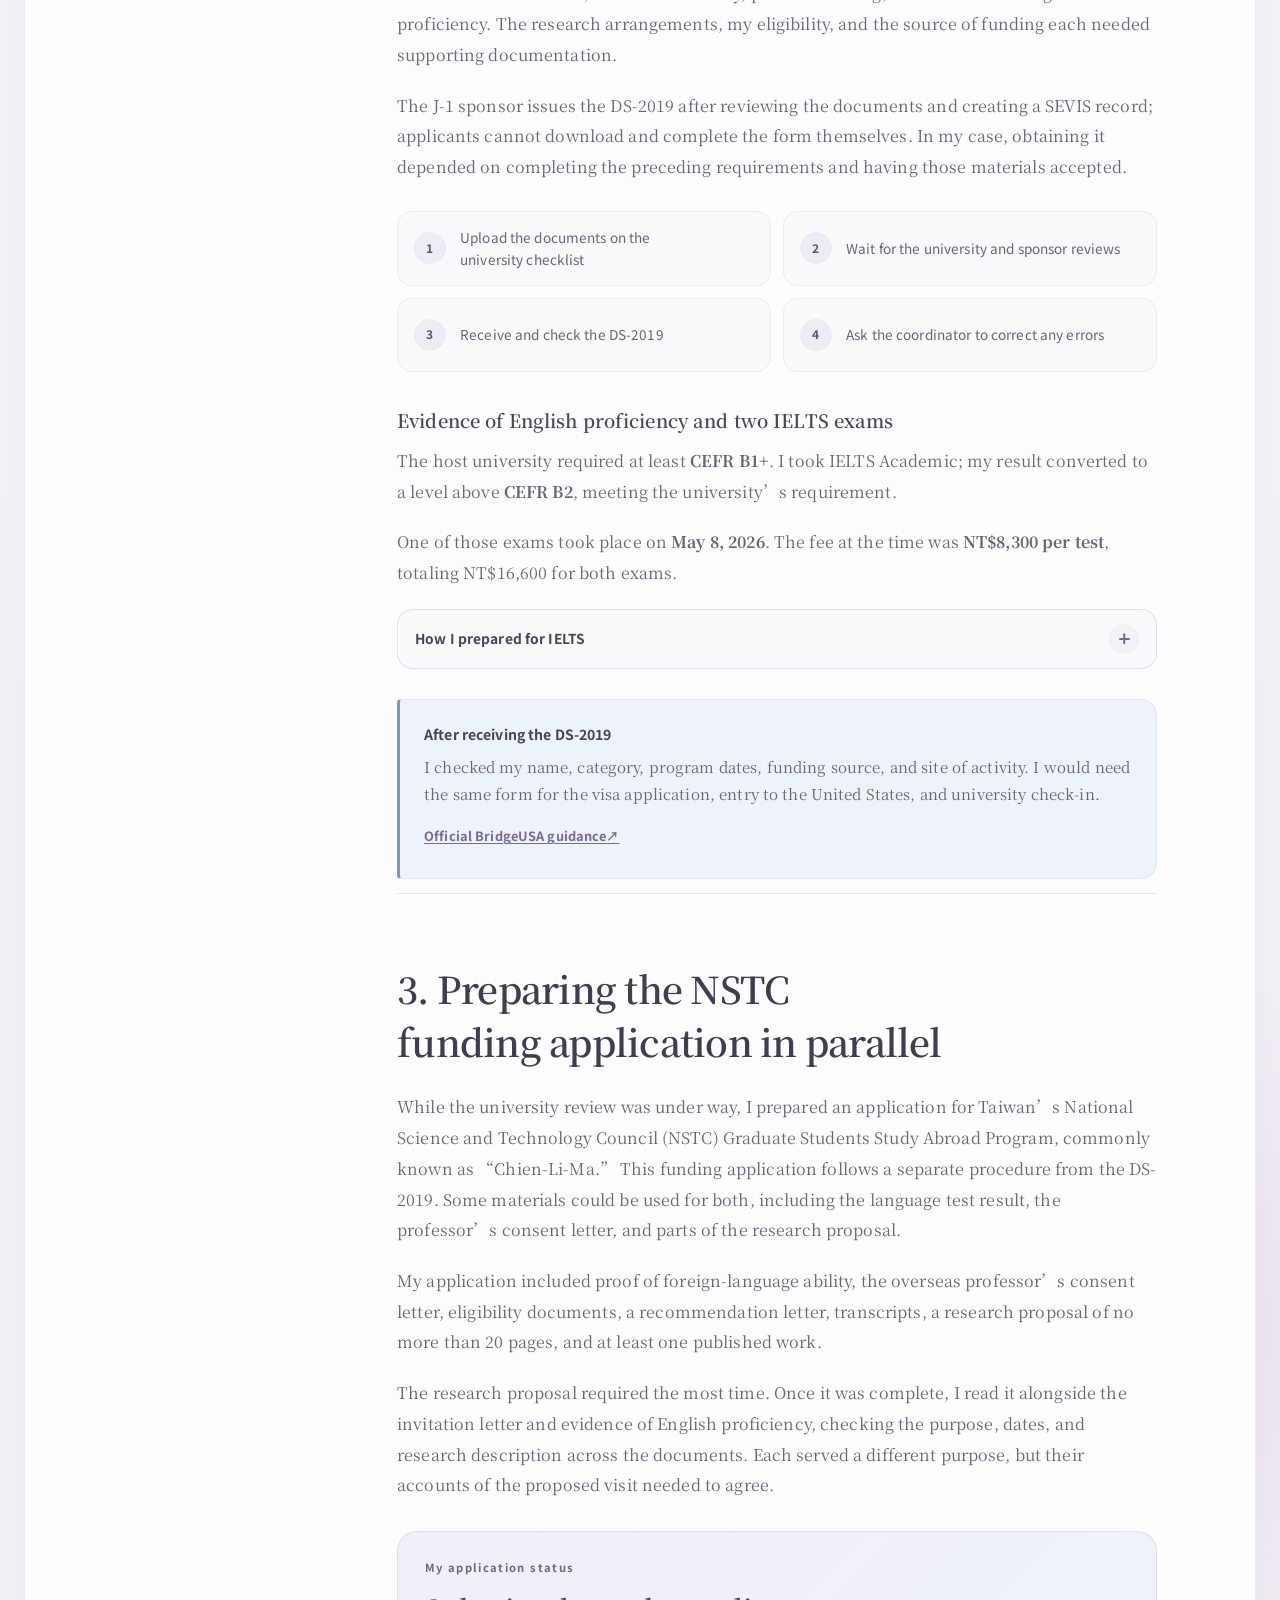
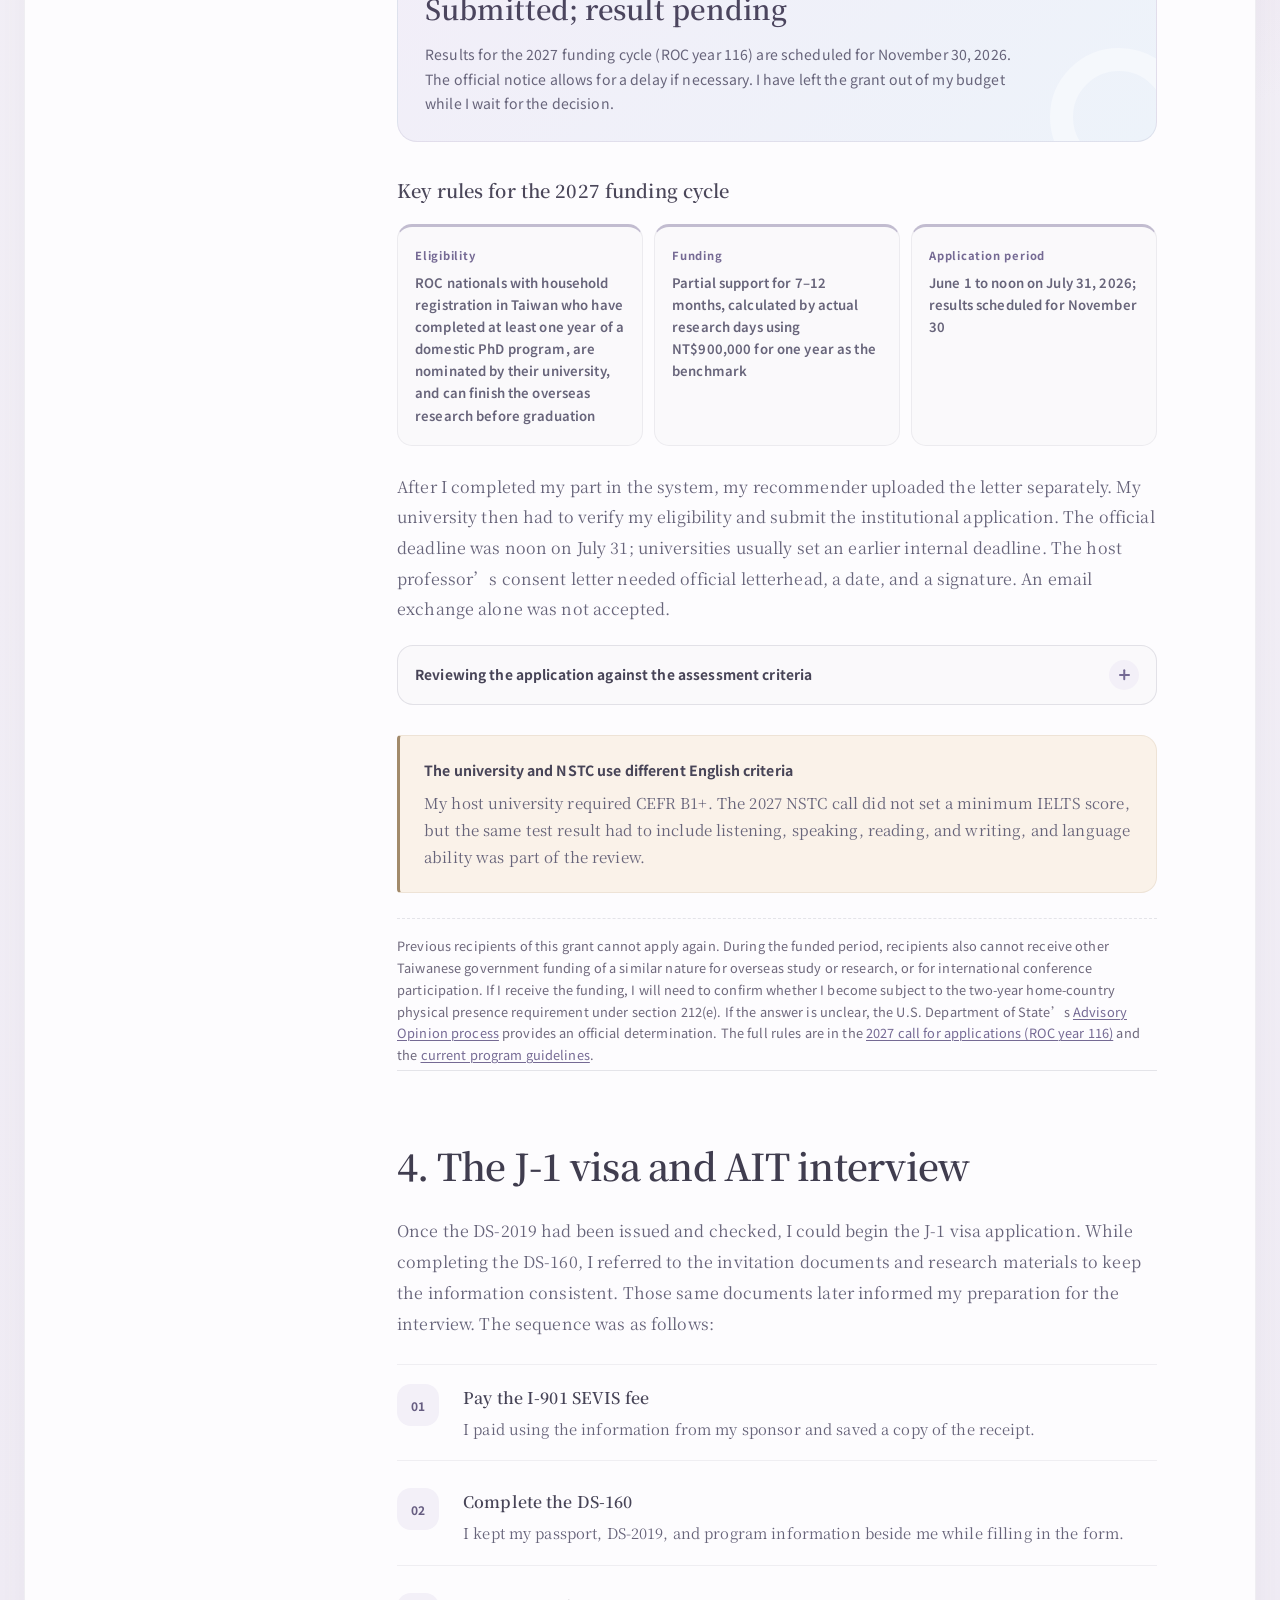
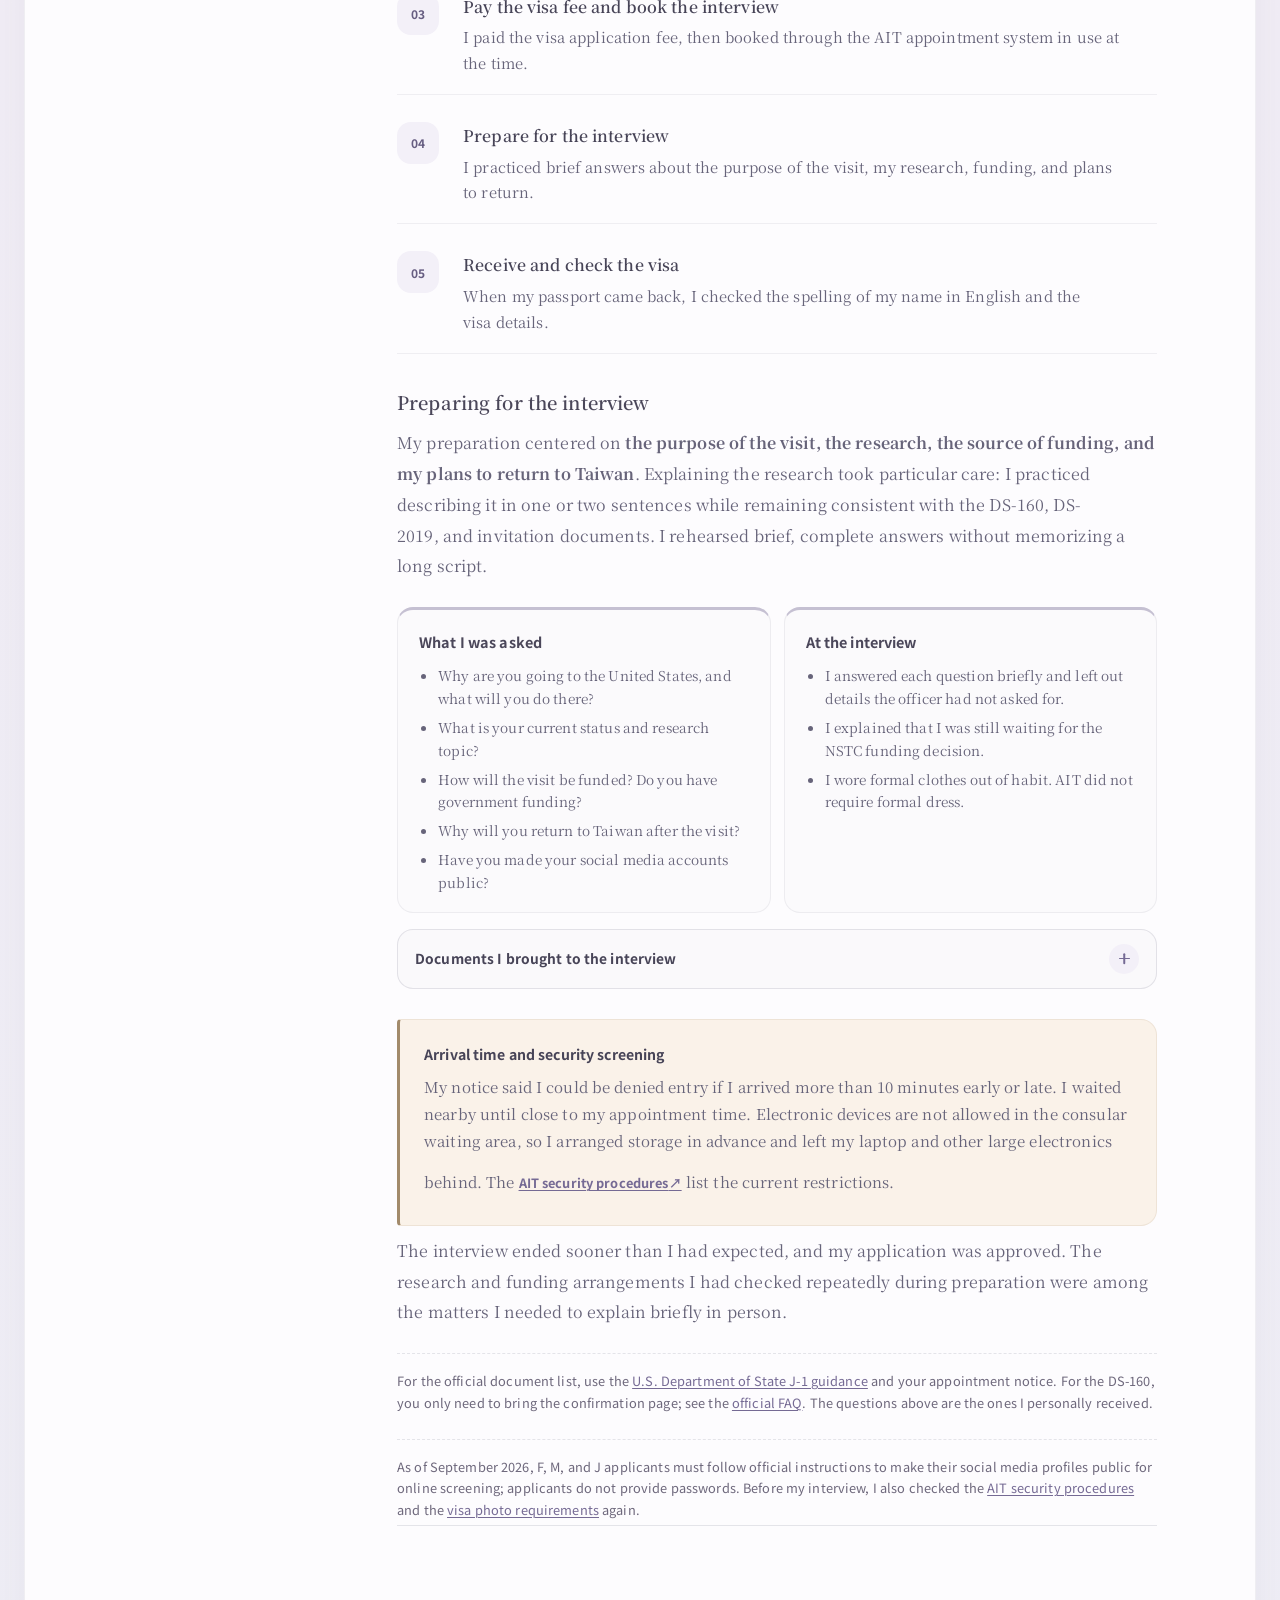
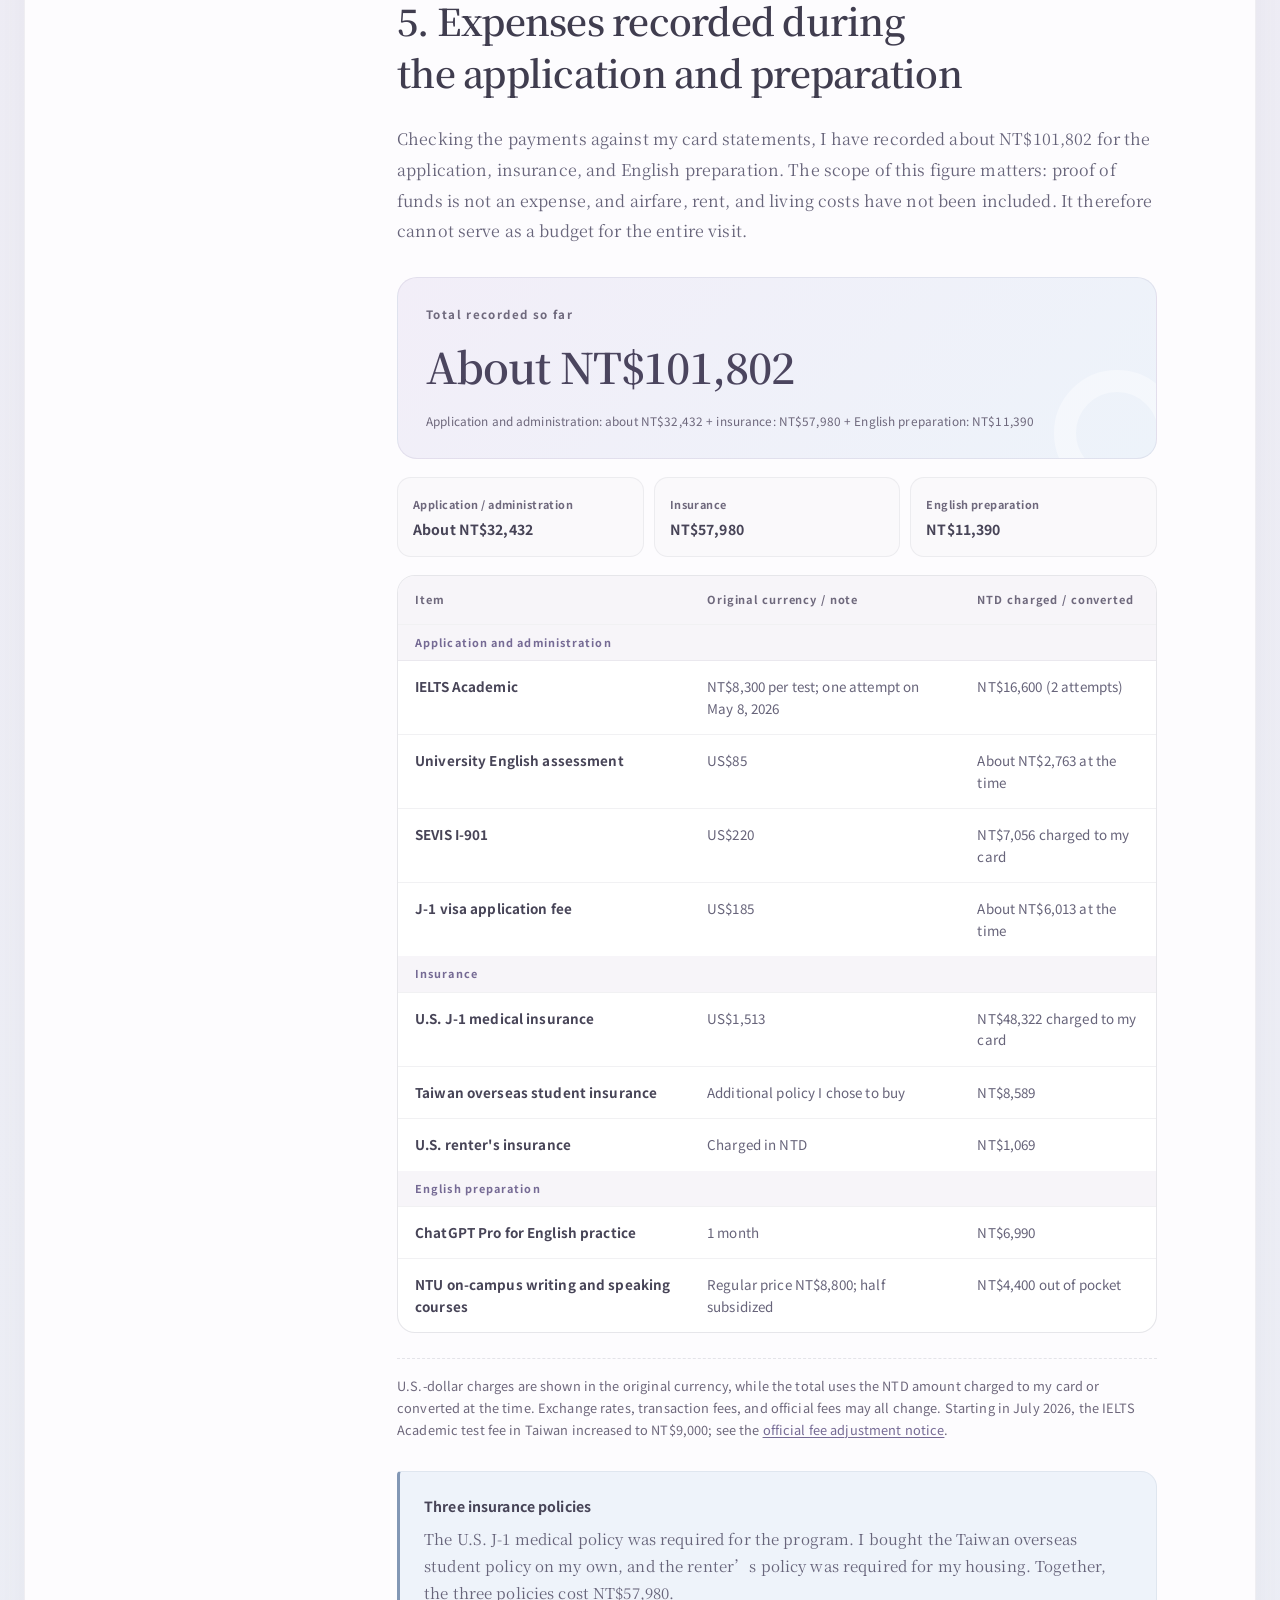
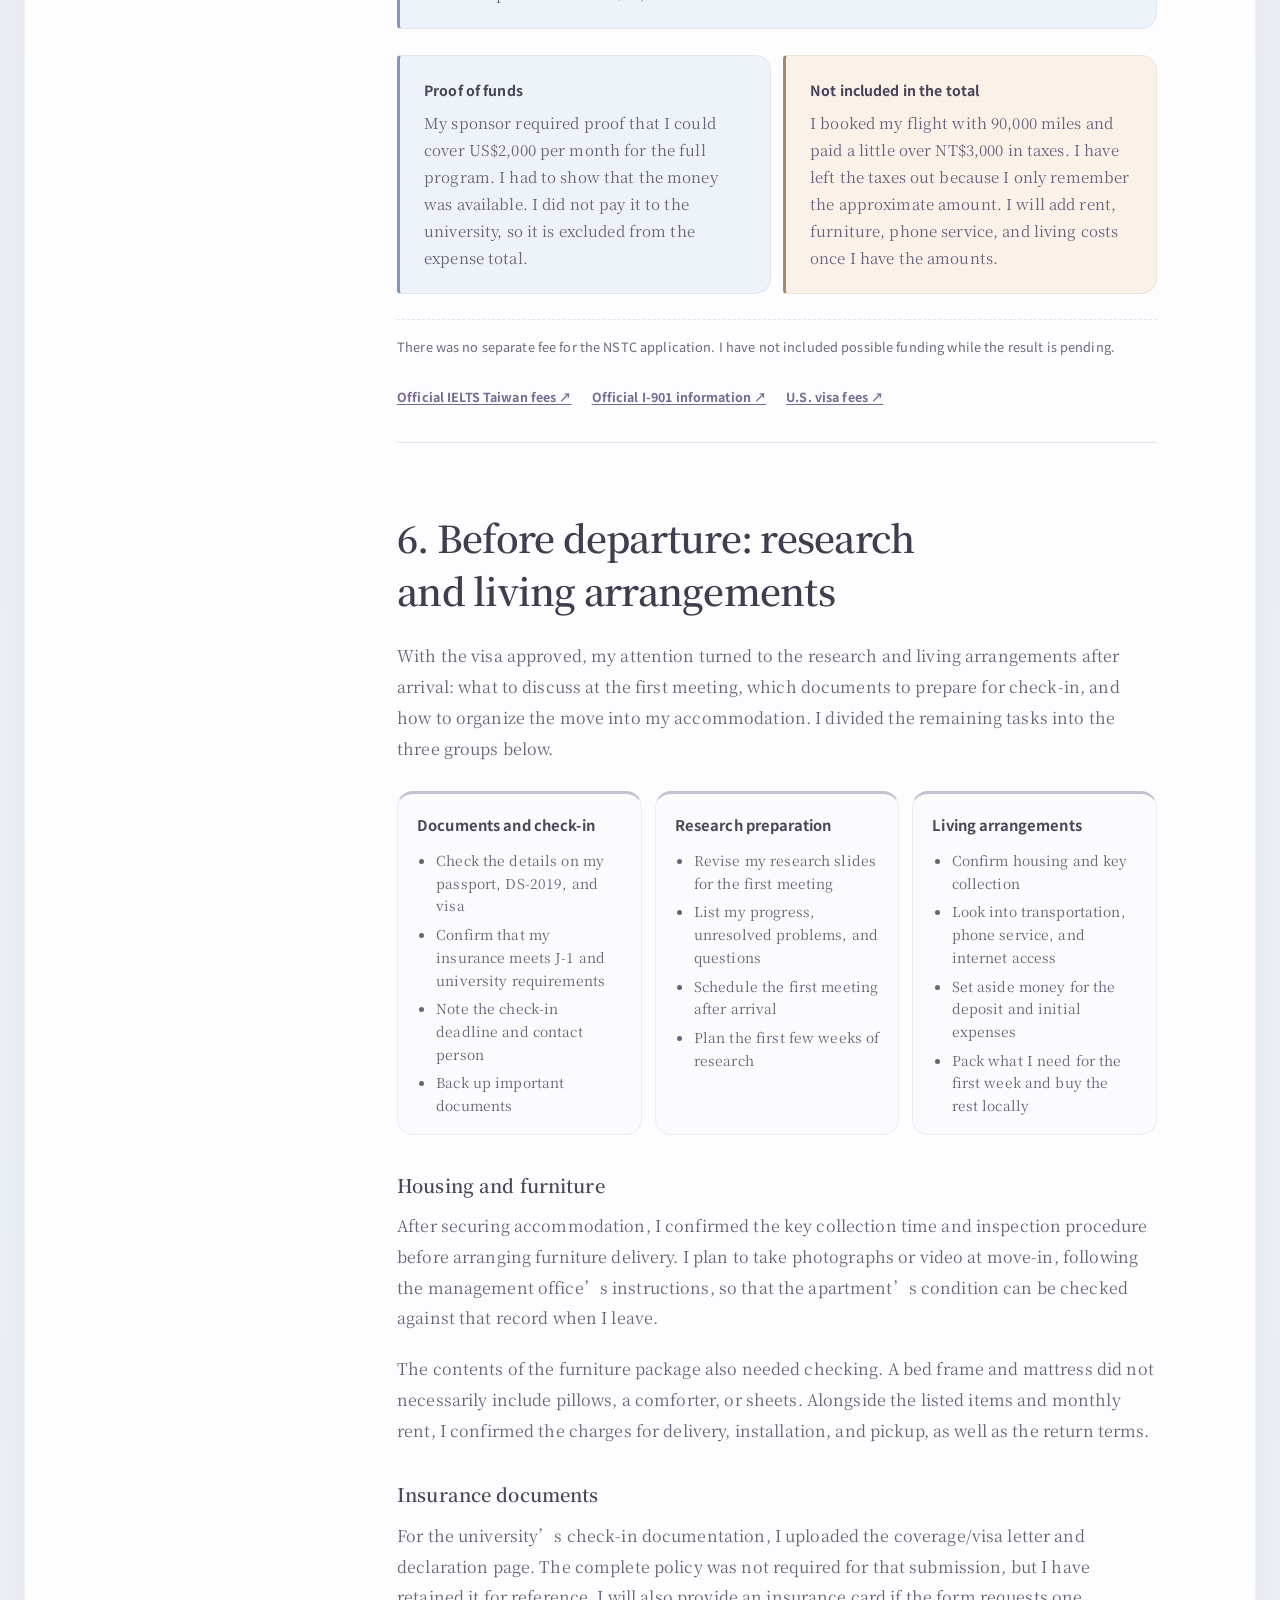
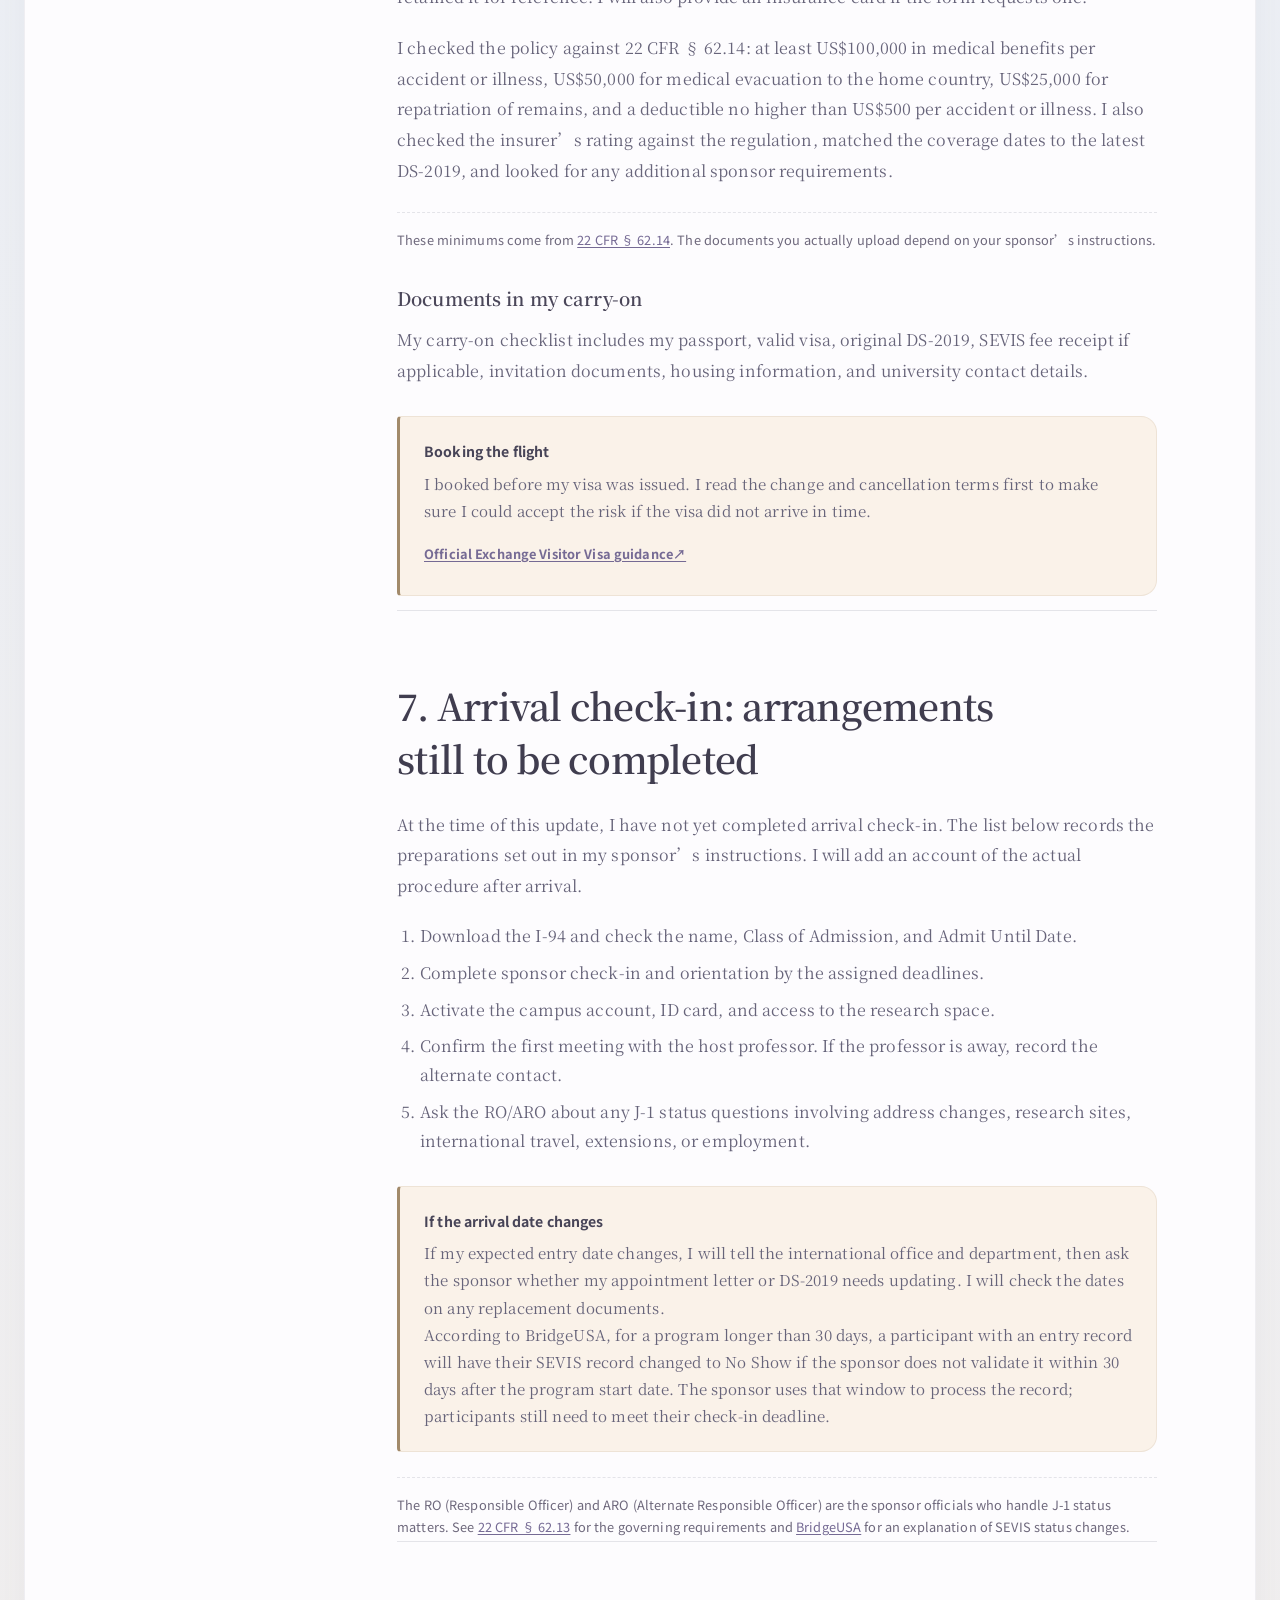
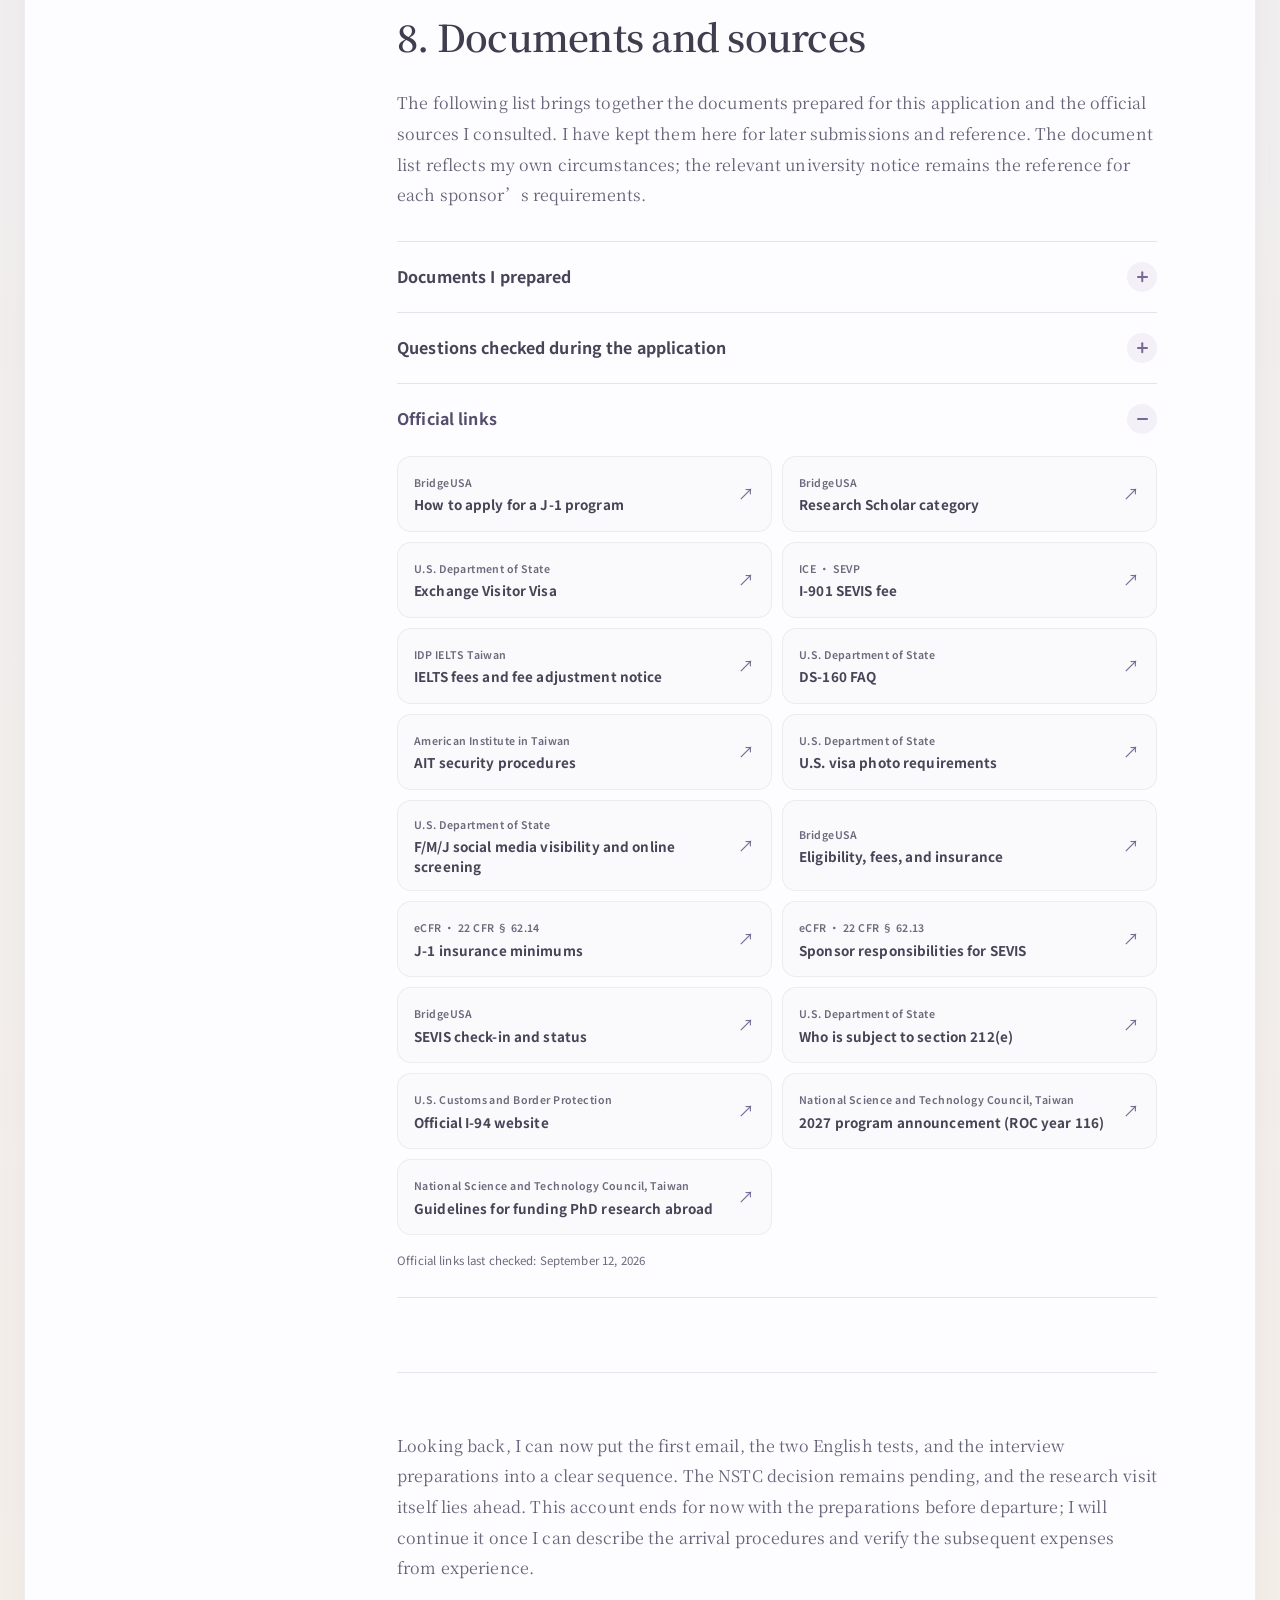
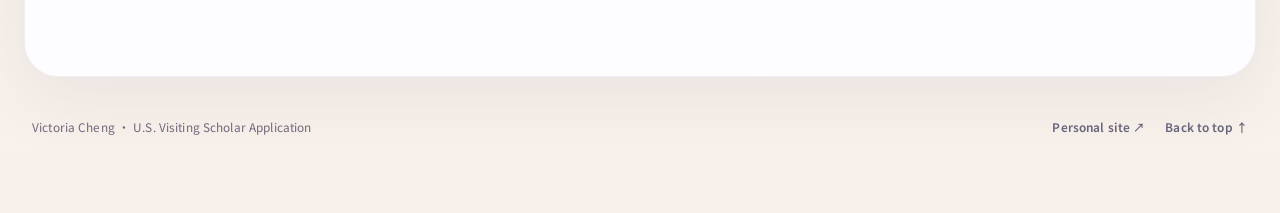
==== commit 8d33675a: "Refine bilingual scholar essay and improve reading navigation" ====
--- a/en/index.html
+++ b/en/index.html
@@ -3,8 +3,8 @@
 <head>
   <meta charset="utf-8">
   <meta name="viewport" content="width=device-width, initial-scale=1">
-  <title>My U.S. Visiting Scholar Application: Process, J-1 Interview, and Actual Costs | Victoria Cheng</title>
-  <meta name="description" content="My experience applying to be a visiting scholar in the United States—from contacting a host professor and meeting the English requirement to applying for NSTC funding, receiving my DS-2019, completing the J-1 interview, and tracking the actual costs.">
+  <title>Before a Research Visit: My U.S. Visiting Scholar Application, J-1 Interview, and Expenses | Victoria Cheng</title>
+  <meta name="description" content="A management PhD student’s account of preparing for a U.S. research visit: correspondence with a host professor, university reviews, English tests, the NSTC application, and the J-1 interview, with recorded expenses.">
   <meta name="author" content="Victoria Cheng">
   <meta name="theme-color" content="#f7f4fe">
   <meta name="robots" content="index,follow">
@@ -19,13 +19,13 @@
   <meta property="og:type" content="article">
   <meta property="og:locale" content="en_US">
   <meta property="og:locale:alternate" content="zh_TW">
-  <meta property="og:title" content="My U.S. Visiting Scholar Application: Process, J-1 Interview, and Actual Costs">
-  <meta property="og:description" content="My experience applying to be a visiting scholar in the United States—from contacting a host professor and meeting the English requirement to receiving my DS-2019, completing the J-1 interview, and tracking the actual costs.">
+  <meta property="og:title" content="Before a Research Visit: My U.S. Visiting Scholar Application, J-1 Interview, and Expenses">
+  <meta property="og:description" content="A management PhD student’s account of preparing for a U.S. research visit, from the first email to the J-1 interview, with university paperwork, funding applications, and recorded expenses.">
   <meta property="og:url" content="https://victoriac1122.github.io/us-visiting-scholar-guide/en/">
   <meta property="article:author" content="Victoria Cheng">
   <meta name="twitter:card" content="summary">
-  <link rel="stylesheet" href="../styles.css?v=9">
-  <script defer src="../script.js?v=6"></script>
+  <link rel="stylesheet" href="../styles.css?v=10">
+  <script defer src="../script.js?v=7"></script>
 </head>
 <body>
   <a class="skip-link" href="#main-content">Skip to main content</a>
@@ -46,27 +46,32 @@
     <main id="main-content" tabindex="-1">
       <article>
         <header class="article-head" id="top">
-          <p class="eyebrow">My application process and actual costs</p>
-          <h1>U.S. Visiting Scholar Application<br>From the First Email to the J-1 Interview</h1>
-          <p class="article-dek">Finding a professor willing to host me was only the first step. After that came the English requirement, university paperwork, the NSTC grant application, the DS-2019, and the J-1 interview. This is how I handled each part—and how much I have actually spent so far.</p>
+          <p class="eyebrow">Research notes · 2026</p>
+          <h1>Before a Research Visit<br>Applying to Be a U.S. Visiting Scholar</h1>
+          <p class="article-dek">The arrangements for my research visit took shape through correspondence, university reviews, English tests, and the J-1 interview. This account follows those preparations, including the waiting, the documents I checked, and the expenses I recorded along the way.</p>
           <div class="article-meta" aria-label="Article information">
             <span>Victoria Cheng</span>
             <span><time datetime="2026-09">Updated September 2026</time></span>
           </div>
+          <nav class="quick-links" aria-label="Jump to a topic">
+            <a class="quick-link--primary" href="#host">Application process <span aria-hidden="true">↗</span></a>
+            <a href="#costs">Actual costs <span aria-hidden="true">↗</span></a>
+            <a href="#appendix">Document checklist <span aria-hidden="true">↗</span></a>
+          </nav>
         </header>
 
         <details class="mobile-toc">
-          <summary><span>Contents</span><span class="disclosure-icon" aria-hidden="true"></span></summary>
+          <summary><span class="mobile-toc-label">Contents <small class="current-chapter"></small></span><span class="disclosure-icon" aria-hidden="true"></span></summary>
           <nav aria-label="Table of contents">
             <ol>
               <li><a href="#intro">Introduction</a></li>
-              <li><a href="#host">Send the first email</a></li>
-              <li><a href="#school">University process and the DS-2019</a></li>
-              <li><a href="#nstc">Apply for the NSTC study abroad grant</a></li>
+              <li><a href="#host">Contacting a host professor</a></li>
+              <li><a href="#school">University paperwork and the DS-2019</a></li>
+              <li><a href="#nstc">The NSTC grant application</a></li>
               <li><a href="#visa">J-1 visa and interview</a></li>
-              <li><a href="#costs">What I have actually spent</a></li>
+              <li><a href="#costs">What I have spent so far</a></li>
               <li><a href="#departure">Before departure</a></li>
-              <li><a href="#arrival">After arriving in the U.S.</a></li>
+              <li><a href="#arrival">Arrival check-in: pending</a></li>
               <li><a href="#appendix">Documents and official links</a></li>
             </ol>
           </nav>
@@ -77,13 +82,13 @@
             <p>Contents</p>
             <nav aria-label="Table of contents">
               <a class="toc-link is-active" href="#intro">Introduction</a>
-              <a class="toc-link" href="#host">1. Send the first email</a>
-              <a class="toc-link" href="#school">2. University process and DS-2019</a>
-              <a class="toc-link" href="#nstc">3. Apply for the NSTC grant</a>
+              <a class="toc-link" href="#host">1. Contacting a host professor</a>
+              <a class="toc-link" href="#school">2. University paperwork and DS-2019</a>
+              <a class="toc-link" href="#nstc">3. The NSTC grant application</a>
               <a class="toc-link" href="#visa">4. J-1 visa and interview</a>
-              <a class="toc-link" href="#costs">5. What I have actually spent</a>
+              <a class="toc-link" href="#costs">5. What I have spent so far</a>
               <a class="toc-link" href="#departure">6. Before departure</a>
-              <a class="toc-link" href="#arrival">7. After arriving in the U.S.</a>
+              <a class="toc-link" href="#arrival">7. Arrival check-in: pending</a>
               <a class="toc-link" href="#appendix">8. Documents and official links</a>
             </nav>
             <button type="button" id="print-note" hidden>Print / Save as PDF</button>
@@ -92,39 +97,39 @@
           <div class="article-body">
             <section class="article-section intro" id="intro" aria-labelledby="intro-title">
               <h2 id="intro-title">Introduction</h2>
-              <p>Hi, I’m Victoria, a PhD student in management. This is the U.S. visiting scholar application process I’ve completed so far.</p>
-              <p>When I started preparing, I found plenty of information about the J-1 visa. What was harder to find was what happened after a professor agreed to host me: the university’s internal approvals and how the DS-2019 was actually issued. That was also the part I spent the most time checking, so I wrote down the order, where things slowed down, and what I paid while it was still fresh.</p>
-              <p>This is my own experience, and every university may handle things differently. My NSTC grant application is still pending, and I have not completed the arrival process yet. I will update this page when there is more to add.</p>
+              <p>As I write, I have completed my J-1 interview and am preparing to leave for the United States. I’m Victoria, a PhD student in management. Applying for this visit has given me a closer understanding of the university reviews, supporting documents, and visa procedures that make a period of research abroad possible.</p>
+              <p>Information about the J-1 visa was relatively easy to find. The university procedures following the professor’s agreement took longer to understand: how the application would be reviewed, how English proficiency would be assessed, and what had to be completed before the DS-2019 could be issued. These details emerged at different stages. I often had to clarify one requirement before the next part of the application could proceed.</p>
+              <p>I have organized this account by application stage, keeping the sequence of events alongside the expenses and documents I can verify. The personal experience described here belongs to this particular application; university requirements and official rules need to be checked separately. The NSTC decision and arrival check-in are still pending, and I have marked those parts accordingly.</p>
 
               <nav class="journey-map" aria-labelledby="journey-kicker journey-title">
                 <div class="journey-map__head">
-                  <p class="journey-map__kicker" id="journey-kicker">Application roadmap</p>
-                  <h3 id="journey-title">The overall process</h3>
-                  <p>Click any step to jump to that section.</p>
+                  <p class="journey-map__kicker" id="journey-kicker">At a glance</p>
+                  <h3 id="journey-title">Application and preparation</h3>
+                  <p>Choose a section relevant to your current stage of preparation.</p>
                 </div>
                 <ol class="journey-flow" role="list">
                   <li>
                     <a class="journey-step" href="#host">
                       <span class="journey-step__marker">01</span>
-                      <span class="journey-step__body"><strong>Contact a host professor</strong><small>Send the first email and ask if they can host me</small></span>
+                      <span class="journey-step__body"><strong>Contact a host professor</strong><small>Introduce my research and propose a visit</small></span>
                     </a>
                   </li>
                   <li>
                     <a class="journey-step" href="#school">
                       <span class="journey-step__marker">02</span>
-                      <span class="journey-step__body"><strong>University paperwork and DS-2019</strong><small>The administrative process starts after the professor says yes</small></span>
+                      <span class="journey-step__body"><strong>University paperwork and DS-2019</strong><small>Submit documents for formal approval</small></span>
                     </a>
                   </li>
                   <li>
                     <a class="journey-step" href="#nstc">
                       <span class="journey-step__marker">03</span>
-                      <span class="journey-step__body"><strong>NSTC study abroad grant</strong><small>Prepare and submit it alongside the university process</small></span>
+                      <span class="journey-step__body"><strong>NSTC study abroad grant</strong><small>A separate application, submitted in parallel</small></span>
                     </a>
                   </li>
                   <li>
                     <a class="journey-step" href="#visa">
                       <span class="journey-step__marker">04</span>
-                      <span class="journey-step__body"><strong>J-1 visa</strong><small>Complete I-901, DS-160, and the AIT interview</small></span>
+                      <span class="journey-step__body"><strong>J-1 visa</strong><small>Pay I-901, complete DS-160, and attend the AIT interview</small></span>
                     </a>
                   </li>
                   <li>
@@ -142,7 +147,7 @@
                   <li>
                     <a class="journey-step" href="#arrival">
                       <span class="journey-step__marker">07</span>
-                      <span class="journey-step__body"><strong>After arrival</strong><small>Check in, review the I-94, and activate campus access</small></span>
+                      <span class="journey-step__body"><strong>After arrival</strong><small>Planned: check-in, I-94 review, and campus access</small></span>
                     </a>
                   </li>
                   <li>
@@ -156,60 +161,53 @@
             </section>
 
             <section class="article-section" id="host" aria-labelledby="host-title">
-              <h2 id="host-title">1. Send the first email and find a host professor</h2>
-              <p>Once I knew whom I wanted to contact, I read the professor’s recent work first to make sure there was a real fit between our research. I put off sending the email for a while, only to receive a positive reply quite quickly.</p>
-              <p>I kept the email short and followed this order:</p>
-              <h3>What I included in the first email</h3>
-              <ol>
-                <li>Who I was and what I was currently researching</li>
-                <li>Why I was contacting this professor</li>
-                <li>My proposed visit dates and how I imagined the collaboration</li>
-                <li>My CV</li>
-              </ol>
-              <p>I was obviously happy when the professor agreed, but I quickly learned that “the professor said yes” and “the university formally approved the visit” are two separate things. The department and college still had to review the case, and I was asked for a full research proposal as well. It took about a month before I received the formal offer/appointment letter.</p>
+              <h2 id="host-title">1. Contacting a professor through a shared research interest</h2>
+              <p>Before sending the first email, I read the professor’s recent work alongside my own research and considered where a collaboration might be possible. I delayed sending the message for some time. The reply, when it came, was prompt: the professor was willing to host me.</p>
+              <p>The email itself was brief. I introduced my research, explained why I hoped to work with this professor, and outlined the proposed dates and collaboration, with my academic CV attached. Reading the professor’s work beforehand gave me something specific to say about the visit.</p>
+              <p>I was pleased to receive the reply. The department and college still needed to review the visit, however, and I submitted a research proposal as part of that process. About a month passed before I received the formal offer/appointment letter. In my application, the professor’s agreement and institutional approval involved distinct decisions and their own periods of waiting.</p>
             </section>
 
             <section class="article-section" id="school" aria-labelledby="school-title">
-              <h2 id="school-title">2. The university process starts after the professor says yes</h2>
-              <p>Once the professor agreed, the actual university paperwork began. My documents went through the department, the college, and the international office. The package included my passport biographical page, CV, degree or enrollment verification, research summary, proof of funding, and English-language evidence.</p>
-              <p>One point that is easy to misunderstand: you do not download a DS-2019 and fill it out yourself. The J-1 sponsor reviews the materials, creates the SEVIS record, and then issues the form to you.</p>
+              <h2 id="school-title">2. University paperwork and the DS-2019</h2>
+              <p>The application passed through the department, college, and international office. Following the university’s checklist, I submitted my passport biographical page, CV, degree or enrollment verification, research summary, proof of funding, and evidence of English proficiency. The research arrangements, my eligibility, and the source of funding each needed supporting documentation.</p>
+              <p>The J-1 sponsor issues the DS-2019 after reviewing the documents and creating a SEVIS record; applicants cannot download and complete the form themselves. In my case, obtaining it depended on completing the preceding requirements and having those materials accepted.</p>
               <div class="steps">
                 <div><span>1</span><p>Upload the documents on the university checklist</p></div>
                 <div><span>2</span><p>Wait for the university and sponsor reviews</p></div>
                 <div><span>3</span><p>Receive and check the DS-2019</p></div>
                 <div><span>4</span><p>Ask the coordinator to correct any errors</p></div>
               </div>
-              <h3>The English requirement: I took IELTS twice</h3>
-              <p>I did not expect this part at all. The university required at least <strong>CEFR B1+</strong>. I first took its internal English assessment and did not pass, so I switched to IELTS Academic. I took the exam twice, and my final result corresponded to <strong>CEFR B2</strong>. That finally cleared the English requirement.</p>
-              <p>One of those exams was on <strong><time datetime="2026-05-08">May 8, 2026</time></strong>. The fee at the time was <strong>NT$8,300 per test</strong>, or NT$16,600 for both attempts. The DS-2019 review could not move forward until I submitted an acceptable result.</p>
+              <h3>Evidence of English proficiency and two IELTS exams</h3>
+              <p>The host university required at least <strong>CEFR B1+</strong>. I took IELTS Academic; my result converted to a level above <strong>CEFR B2</strong>, meeting the university’s requirement.</p>
+              <p>One of those exams took place on <strong><time datetime="2026-05-08">May 8, 2026</time></strong>. The fee at the time was <strong>NT$8,300 per test</strong>, totaling NT$16,600 for both exams.</p>
               <details class="extra-costs">
                 <summary><span>How I prepared for IELTS</span><span class="disclosure-icon" aria-hidden="true"></span></summary>
                 <div>
-                  <p>English is not my strongest subject, so I practiced speaking and writing separately. I also used ChatGPT to identify problems and help me rewrite, then kept my own list of recurring mistakes.</p>
+                  <p>I scheduled speaking and writing practice separately, using ChatGPT to support revision and organize notes on expression and writing.</p>
                   <ul>
-                    <li>For speaking, I timed myself on my phone and focused on finishing a complete response first.</li>
-                    <li>For writing, I worked out the main point and paragraph structure before rewriting the weak parts.</li>
-                    <li>Near the end, I mainly fixed literal translations from Chinese, overlong sentences, verb tense, and awkward transitions.</li>
+                    <li>Timed speaking practice focused on well-organized, complete responses.</li>
+                    <li>For writing, I established the main argument before planning the paragraph structure.</li>
+                    <li>Revision focused on precise wording, sentence structure, and connections between paragraphs.</li>
                   </ul>
                 </div>
               </details>
               <aside class="note-box">
                 <strong>After receiving the DS-2019</strong>
-                <p>I checked every field: name, category, program dates, funding source, and site of activity. The same form would later be used for the visa, entry to the United States, and university check-in.</p>
+                <p>I checked my name, category, program dates, funding source, and site of activity. I would need the same form for the visa application, entry to the United States, and university check-in.</p>
                 <a href="https://j1visa.state.gov/participants/how-to-apply/" target="_blank" rel="noopener noreferrer">Official BridgeUSA guidance <span aria-hidden="true">↗</span></a>
               </aside>
             </section>
 
             <section class="article-section" id="nstc" aria-labelledby="nstc-title">
-              <h2 id="nstc-title">3. Apply for the NSTC Graduate Students Study Abroad Program</h2>
-              <p>While the university paperwork was moving, I also applied for Taiwan’s National Science and Technology Council (NSTC) Graduate Students Study Abroad Program, commonly known in Taiwan as the “Chien-Li-Ma” program. It is a separate application in a separate system and does not connect automatically to the DS-2019 process. The useful part was that I could reuse some materials, including my language test result, the host professor’s letter, and the research proposal. My application has been submitted, and the result is still pending.</p>
+              <h2 id="nstc-title">3. Preparing the NSTC funding application in parallel</h2>
+              <p>While the university review was under way, I prepared an application for Taiwan’s National Science and Technology Council (NSTC) Graduate Students Study Abroad Program, commonly known as “Chien-Li-Ma.” This funding application follows a separate procedure from the DS-2019. Some materials could be used for both, including the language test result, the professor’s consent letter, and parts of the research proposal.</p>
               <p>My application included proof of foreign-language ability, the overseas professor’s consent letter, eligibility documents, a recommendation letter, transcripts, a research proposal of no more than 20 pages, and at least one published work.</p>
-              <p>The most time-consuming part was not the form. It was the research proposal. Before submitting, I compared the invitation letter, English-language evidence, and proposal side by side to make sure the purpose, dates, and research description all matched.</p>
+              <p>The research proposal required the most time. Once it was complete, I read it alongside the invitation letter and evidence of English proficiency, checking the purpose, dates, and research description across the documents. Each served a different purpose, but their accounts of the proposed visit needed to agree.</p>
 
               <aside class="grant-status" aria-label="NSTC application status">
                 <span>My application status</span>
                 <strong>Submitted; result pending</strong>
-                <p>For the 2027 funding cycle (ROC year 116), results are scheduled for November 30, 2026, although the official notice says the announcement may be delayed if necessary. Until the decision is official, I am not counting the grant in my budget.</p>
+                <p>Results for the 2027 funding cycle (ROC year 116) are scheduled for November 30, 2026. The official notice allows for a delay if necessary. I have left the grant out of my budget while I wait for the decision.</p>
               </aside>
 
               <h3>Key rules for the 2027 funding cycle</h3>
@@ -218,12 +216,12 @@
                 <div><span>Funding</span><strong>Partial support for 7–12 months, calculated by actual research days using NT$900,000 for one year as the benchmark</strong></div>
                 <div><span>Application period</span><strong>June 1 to noon on July 31, 2026; results scheduled for November 30</strong></div>
               </div>
-              <p>Submitting the online form was not the end. I completed my part in the system, my recommender uploaded the letter separately, and then the university had to verify my eligibility and submit the institutional application. The official deadline was noon on July 31, but universities usually set an earlier internal deadline. The host professor’s consent letter also needed official letterhead, a date, and a signature; an email exchange alone did not count.</p>
+              <p>After I completed my part in the system, my recommender uploaded the letter separately. My university then had to verify my eligibility and submit the institutional application. The official deadline was noon on July 31; universities usually set an earlier internal deadline. The host professor’s consent letter needed official letterhead, a date, and a signature. An email exchange alone was not accepted.</p>
 
               <details class="extra-costs nstc-details">
-                <summary><span>How I checked the research proposal</span><span class="disclosure-icon" aria-hidden="true"></span></summary>
+                <summary><span>Reviewing the application against the assessment criteria</span><span class="disclosure-icon" aria-hidden="true"></span></summary>
                 <div>
-                  <p>Before submitting, I used the official scoring weights as a checklist: 35% for background and development potential, 20% for language ability and the suitability of the host institution, 30% for the research proposal, and 15% for the project’s importance to Taiwan’s future development.</p>
+                  <p>Before submission, I reviewed the application against the official scoring weights: 35% for background and development potential, 20% for language ability and the suitability of the host institution, 30% for the research proposal, and 15% for the project’s importance to Taiwan’s future development.</p>
                 </div>
               </details>
 
@@ -236,17 +234,17 @@
 
             <section class="article-section" id="visa" aria-labelledby="visa-title">
               <h2 id="visa-title">4. The J-1 visa and AIT interview</h2>
-              <p>Once the DS-2019 arrived and I had checked every field, I moved on to the J-1 visa. The part that took me the most time was making sure the DS-160, supporting documents, and interview answers all told the same story. This was my order:</p>
+              <p>Once the DS-2019 had been issued and checked, I could begin the J-1 visa application. While completing the DS-160, I referred to the invitation documents and research materials to keep the information consistent. Those same documents later informed my preparation for the interview. The sequence was as follows:</p>
               <ol class="number-list">
-                <li><span>01</span><div><strong>Pay the I-901 SEVIS fee</strong><p>I used the information from my sponsor and saved a separate copy of the receipt.</p></div></li>
-                <li><span>02</span><div><strong>Complete the DS-160</strong><p>I kept my passport, DS-2019, and program information beside me before starting the form.</p></div></li>
-                <li><span>03</span><div><strong>Pay the fee and schedule the interview</strong><p>After paying the visa application fee, I booked an appointment through the AIT system available at the time.</p></div></li>
-                <li><span>04</span><div><strong>Prepare for the interview</strong><p>I reduced my purpose, research, funding, and return plans to short answers.</p></div></li>
-                <li><span>05</span><div><strong>Receive and check the visa</strong><p>When my passport came back, I checked the English name and visa details again.</p></div></li>
+                <li><span>01</span><div><strong>Pay the I-901 SEVIS fee</strong><p>I paid using the information from my sponsor and saved a copy of the receipt.</p></div></li>
+                <li><span>02</span><div><strong>Complete the DS-160</strong><p>I kept my passport, DS-2019, and program information beside me while filling in the form.</p></div></li>
+                <li><span>03</span><div><strong>Pay the visa fee and book the interview</strong><p>I paid the visa application fee, then booked through the AIT appointment system in use at the time.</p></div></li>
+                <li><span>04</span><div><strong>Prepare for the interview</strong><p>I practiced brief answers about the purpose of the visit, my research, funding, and plans to return.</p></div></li>
+                <li><span>05</span><div><strong>Receive and check the visa</strong><p>When my passport came back, I checked the spelling of my name in English and the visa details.</p></div></li>
               </ol>
 
-              <h3>How I prepared for the AIT interview</h3>
-              <p>I did not memorize a long script. I made sure I could explain four things clearly: <strong>why I was going, what I would do, where the money would come from, and why I would return to Taiwan afterward</strong>. I cross-checked those answers against the DS-160, DS-2019, and invitation documents, and practiced describing my research in one or two sentences.</p>
+              <h3>Preparing for the interview</h3>
+              <p>My preparation centered on <strong>the purpose of the visit, the research, the source of funding, and my plans to return to Taiwan</strong>. Explaining the research took particular care: I practiced describing it in one or two sentences while remaining consistent with the DS-160, DS-2019, and invitation documents. I rehearsed brief, complete answers without memorizing a long script.</p>
 
               <div class="interview-grid">
                 <section>
@@ -260,11 +258,11 @@
                   </ul>
                 </section>
                 <section>
-                  <h3>How I answered</h3>
+                  <h3>At the interview</h3>
                   <ul>
-                    <li>The officer asked short questions, so I gave short answers instead of forcing in everything I had prepared.</li>
-                    <li>The NSTC result was still pending, and I said exactly that.</li>
-                    <li>I dressed formally because that is my habit, not because AIT required it.</li>
+                    <li>I answered each question briefly and left out details the officer had not asked for.</li>
+                    <li>I explained that I was still waiting for the NSTC funding decision.</li>
+                    <li>I wore formal clothes out of habit. AIT did not require formal dress.</li>
                   </ul>
                 </section>
               </div>
@@ -272,26 +270,26 @@
               <details class="extra-costs interview-docs">
                 <summary><span>Documents I brought to the interview</span><span class="disclosure-icon" aria-hidden="true"></span></summary>
                 <div>
-                  <p>I was worried about forgetting something, so I brought a full folder. In the end, the officer at the window only asked for my passport, DS-2019, and photo.</p>
-                  <p><strong>Core documents:</strong> Following the official checklist and appointment notice, I prepared my valid passport, DS-160 confirmation page, visa fee receipt if applicable, and DS-2019. I followed the DS-160 upload result to decide whether to bring a printed photo.</p>
+                  <p>Concerned that I might need supporting evidence at the interview, I brought all the documents I thought could be relevant. The officer collected my passport, DS-2019, and photo; the remaining documents were available if needed.</p>
+                  <p><strong>Core documents:</strong> I used the official checklist and appointment notice to prepare my valid passport, DS-160 confirmation page, visa fee receipt if applicable, and DS-2019. Whether I needed a printed photo depended on the DS-160 photo upload result.</p>
                   <p><strong>Backup materials:</strong> Previous passports if any, appointment confirmation, I-901 payment receipt, invitation/appointment documents, proof of funds issued in English, enrollment verification, CV, research proposal, and housing information.</p>
-                  <p>This was what happened in my interview. The appointment notice for your own case remains the final checklist.</p>
+                  <p>The officer may ask for different documents in another interview. Follow the checklist in your own appointment notice.</p>
                 </div>
               </details>
 
               <aside class="note-box note-box--warm">
                 <strong>Arrival time and security screening</strong>
-                <p>My notice said that arriving more than 10 minutes early or late could mean being denied entry, so I waited nearby and approached closer to my appointment time. Electronic devices are not allowed in the consular waiting area. I arranged storage in advance and simply did not bring a laptop or large electronics. See the <a href="https://www.ait.org.tw/security-procedures/" target="_blank" rel="noopener noreferrer">AIT security procedures <span aria-hidden="true">↗</span></a> for the current details.</p>
-              </aside>
-
-              <p>The interview was much shorter than I expected, and the officer approved my visa application at the end.</p>
+                <p>My notice said I could be denied entry if I arrived more than 10 minutes early or late. I waited nearby until close to my appointment time. Electronic devices are not allowed in the consular waiting area, so I arranged storage in advance and left my laptop and other large electronics behind. The <a href="https://www.ait.org.tw/security-procedures/" target="_blank" rel="noopener noreferrer">AIT security procedures <span aria-hidden="true">↗</span></a> list the current restrictions.</p>
+              </aside>
+
+              <p>The interview ended sooner than I had expected, and my application was approved. The research and funding arrangements I had checked repeatedly during preparation were among the matters I needed to explain briefly in person.</p>
               <p class="source-line">For the official document list, use the <a href="https://travel.state.gov/content/travel/en/us-visas/study/exchange.html" target="_blank" rel="noopener noreferrer">U.S. Department of State J-1 guidance</a> and your appointment notice. For the DS-160, you only need to bring the confirmation page; see the <a href="https://travel.state.gov/content/travel/en/us-visas/visa-information-resources/forms/ds-160-online-nonimmigrant-visa-application/ds-160-faqs.html" target="_blank" rel="noopener noreferrer">official FAQ</a>. The questions above are the ones I personally received.</p>
               <p class="source-line">As of September 2026, F, M, and J applicants must follow official instructions to make their social media profiles public for online screening; applicants do not provide passwords. Before my interview, I also checked the <a href="https://www.ait.org.tw/security-procedures/" target="_blank" rel="noopener noreferrer">AIT security procedures</a> and the <a href="https://travel.state.gov/content/travel/en/us-visas/visa-information-resources/photos.html" target="_blank" rel="noopener noreferrer">visa photo requirements</a> again.</p>
             </section>
 
             <section class="article-section" id="costs" aria-labelledby="costs-title">
-              <h2 id="costs-title">5. What this application has cost me so far</h2>
-              <p>After going through my card statements, my confirmed spending so far comes to about NT$101,802. This total includes only money I have actually paid. Proof of funds, airfare, rent, and living expenses are not included.</p>
+              <h2 id="costs-title">5. Expenses recorded during the application and preparation</h2>
+              <p>Checking the payments against my card statements, I have recorded about NT$101,802 for the application, insurance, and English preparation. The scope of this figure matters: proof of funds is not an expense, and airfare, rent, and living costs have not been included. It therefore cannot serve as a budget for the entire visit.</p>
 
               <div class="cost-summary" aria-label="Current total spending">
                 <span>Total recorded so far</span>
@@ -334,81 +332,81 @@
               <p class="source-line">U.S.-dollar charges are shown in the original currency, while the total uses the NTD amount charged to my card or converted at the time. Exchange rates, transaction fees, and official fees may all change. Starting in July 2026, the IELTS Academic test fee in Taiwan increased to NT$9,000; see the <a href="https://ielts.idp.com/taiwan/about/news-and-articles/article-idp-ielts-test-fee-adjustment-announcement" target="_blank" rel="noopener noreferrer">official fee adjustment notice</a>.</p>
 
               <aside class="note-box">
-                <strong>I ended up buying three kinds of insurance</strong>
+                <strong>Three insurance policies</strong>
                 <p>The U.S. J-1 medical policy was required for the program. I bought the Taiwan overseas student policy on my own, and the renter’s policy was required for my housing. Together, the three policies cost NT$57,980.</p>
               </aside>
 
               <div class="cost-notes">
                 <aside class="note-box">
-                  <strong>Proof of funds is not an expense</strong>
-                  <p>The required amount on a proof-of-funds statement may look large, but it is not a payment. My sponsor calculated it as US$2,000 per month multiplied by the number of program months. I only had to show that I could cover the amount; I did not pay it to the university.</p>
+                  <strong>Proof of funds</strong>
+                  <p>My sponsor required proof that I could cover US$2,000 per month for the full program. I had to show that the money was available. I did not pay it to the university, so it is excluded from the expense total.</p>
                 </aside>
                 <aside class="note-box note-box--warm">
                   <strong>Not included in the total</strong>
-                  <p>I used 90,000 miles for my flight and paid a little over NT$3,000 in taxes. Since I only remember the approximate amount, I did not force it into the total. I will add rent, furniture, phone service, and living costs after I have the actual numbers.</p>
+                  <p>I booked my flight with 90,000 miles and paid a little over NT$3,000 in taxes. I have left the taxes out because I only remember the approximate amount. I will add rent, furniture, phone service, and living costs once I have the amounts.</p>
                 </aside>
               </div>
-              <p class="source-line">The NSTC application itself did not have a separate fee. Because the result is still pending, I have not counted any possible funding.</p>
+              <p class="source-line">There was no separate fee for the NSTC application. I have not included possible funding while the result is pending.</p>
 
               <p class="cost-links"><a href="https://ielts.idp.com/taiwan/about/ielts-test-fees" target="_blank" rel="noopener noreferrer">Official IELTS Taiwan fees ↗</a><a href="https://www.ice.gov/sevis/i901" target="_blank" rel="noopener noreferrer">Official I-901 information ↗</a><a href="https://travel.state.gov/content/travel/en/us-visas/visa-information-resources/fees/fees-visa-services.html" target="_blank" rel="noopener noreferrer">U.S. visa fees ↗</a></p>
             </section>
 
             <section class="article-section" id="departure" aria-labelledby="departure-title">
-              <h2 id="departure-title">6. What I handled after the visa was approved</h2>
-              <p>Once the visa was done, I started working on documents, research, and day-to-day arrangements at the same time. I divided the checklist into three groups.</p>
+              <h2 id="departure-title">6. Before departure: research and living arrangements</h2>
+              <p>With the visa approved, my attention turned to the research and living arrangements after arrival: what to discuss at the first meeting, which documents to prepare for check-in, and how to organize the move into my accommodation. I divided the remaining tasks into the three groups below.</p>
               <div class="prep-grid">
                 <section>
                   <h3>Documents and check-in</h3>
-                  <ul><li>Check the passport, DS-2019, and visa details one by one</li><li>Confirm that the insurance meets both J-1 and university requirements</li><li>Record the check-in deadline and contact person</li><li>Back up important documents</li></ul>
+                  <ul><li>Check the details on my passport, DS-2019, and visa</li><li>Confirm that my insurance meets J-1 and university requirements</li><li>Note the check-in deadline and contact person</li><li>Back up important documents</li></ul>
                 </section>
                 <section>
                   <h3>Research preparation</h3>
-                  <ul><li>Turn the research slides into something ready for an actual meeting</li><li>List current progress, sticking points, and questions to discuss</li><li>Schedule the first meeting after arrival</li><li>Plan the first few weeks of research</li></ul>
+                  <ul><li>Revise my research slides for the first meeting</li><li>List my progress, unresolved problems, and questions</li><li>Schedule the first meeting after arrival</li><li>Plan the first few weeks of research</li></ul>
                 </section>
                 <section>
                   <h3>Living arrangements</h3>
-                  <ul><li>Confirm housing and how to collect the keys</li><li>Research transportation, phone service, and internet after arrival</li><li>Set aside money for the deposit and initial expenses</li><li>Bring enough for the first week and buy the rest locally</li></ul>
+                  <ul><li>Confirm housing and key collection</li><li>Look into transportation, phone service, and internet access</li><li>Set aside money for the deposit and initial expenses</li><li>Pack what I need for the first week and buy the rest locally</li></ul>
                 </section>
               </div>
               <h3>Housing and furniture</h3>
-              <p>After securing housing, I confirmed the key pickup time and move-in inspection process before arranging furniture delivery. On move-in day, I also planned to take photos or video according to the management office’s procedure so there would be a clear record at move-out.</p>
-              <p>When renting furniture, I learned that a package can include a bed frame and mattress without including a pillow, comforter, or sheets. In addition to the monthly price, I checked delivery, installation, pickup fees, and the return conditions.</p>
+              <p>After securing accommodation, I confirmed the key collection time and inspection procedure before arranging furniture delivery. I plan to take photographs or video at move-in, following the management office’s instructions, so that the apartment’s condition can be checked against that record when I leave.</p>
+              <p>The contents of the furniture package also needed checking. A bed frame and mattress did not necessarily include pillows, a comforter, or sheets. Alongside the listed items and monthly rent, I confirmed the charges for delivery, installation, and pickup, as well as the return terms.</p>
 
               <h3>Insurance documents</h3>
-              <p>For my university check-in, I did not need to upload the full policy. I uploaded the coverage/visa letter and declaration page. If the form separately asked for an insurance card, I added that too. I kept the complete policy available in case anyone asked for it.</p>
-              <p>I checked the requirements in 22 CFR § 62.14 one by one: at least US$100,000 in medical benefits per accident or illness, US$50,000 for medical evacuation to the home country, US$25,000 for repatriation of remains, and a deductible no higher than US$500 per accident or illness. The insurer also had to meet the regulation’s rating requirements. I matched the coverage period against the latest DS-2019 and checked whether my sponsor imposed anything additional.</p>
+              <p>For the university’s check-in documentation, I uploaded the coverage/visa letter and declaration page. The complete policy was not required for that submission, but I have retained it for reference. I will also provide an insurance card if the form requests one.</p>
+              <p>I checked the policy against 22 CFR § 62.14: at least US$100,000 in medical benefits per accident or illness, US$50,000 for medical evacuation to the home country, US$25,000 for repatriation of remains, and a deductible no higher than US$500 per accident or illness. I also checked the insurer’s rating against the regulation, matched the coverage dates to the latest DS-2019, and looked for any additional sponsor requirements.</p>
               <p class="source-line">These minimums come from <a href="https://www.ecfr.gov/current/title-22/chapter-I/subchapter-G/part-62/subpart-A/section-62.14" target="_blank" rel="noopener noreferrer">22 CFR § 62.14</a>. The documents you actually upload depend on your sponsor’s instructions.</p>
 
               <h3>Documents in my carry-on</h3>
-              <p>I made a separate carry-on checklist: passport, valid visa, original DS-2019, SEVIS fee receipt if applicable, invitation documents, housing information, and university contact details.</p>
+              <p>My carry-on checklist includes my passport, valid visa, original DS-2019, SEVIS fee receipt if applicable, invitation documents, housing information, and university contact details.</p>
               <aside class="note-box note-box--warm">
-                <strong>Airfare change and cancellation rules</strong>
-                <p>My visa had not been issued when I booked the flight, so I read the change and cancellation terms first and only booked once I could accept the risk.</p>
+                <strong>Booking the flight</strong>
+                <p>I booked before my visa was issued. I read the change and cancellation terms first to make sure I could accept the risk if the visa did not arrive in time.</p>
                 <a href="https://travel.state.gov/content/travel/en/us-visas/study/exchange.html" target="_blank" rel="noopener noreferrer">Official Exchange Visitor Visa guidance <span aria-hidden="true">↗</span></a>
               </aside>
             </section>
 
             <section class="article-section" id="arrival" aria-labelledby="arrival-title">
-              <h2 id="arrival-title">7. There is another round of check-in after arrival</h2>
-              <p>I have not completed this part yet. For now, the list below follows my sponsor’s instructions; I will add my actual experience after I arrive.</p>
+              <h2 id="arrival-title">7. Arrival check-in: arrangements still to be completed</h2>
+              <p>At the time of this update, I have not yet completed arrival check-in. The list below records the preparations set out in my sponsor’s instructions. I will add an account of the actual procedure after arrival.</p>
               <ol>
                 <li>Download the I-94 and check the name, Class of Admission, and Admit Until Date.</li>
                 <li>Complete sponsor check-in and orientation by the assigned deadlines.</li>
                 <li>Activate the campus account, ID card, and access to the research space.</li>
                 <li>Confirm the first meeting with the host professor. If the professor is away, record the alternate contact.</li>
-                <li>Direct any status-related questions about address changes, research sites, international travel, extensions, or employment to the RO/ARO.</li>
+                <li>Ask the RO/ARO about any J-1 status questions involving address changes, research sites, international travel, extensions, or employment.</li>
               </ol>
               <aside class="note-box note-box--warm">
                 <strong>If the arrival date changes</strong>
-                <p>If my expected entry date changes, I will notify the international office and department first, then ask the sponsor whether the appointment letter or DS-2019 needs to be updated. If a new version is issued, I will check the dates again.</p>
-                <p>BridgeUSA also states that for a program longer than 30 days, if the participant has an entry record and the sponsor does not validate the SEVIS record within 30 days after the program start date, the record will change to No Show. Those 30 days are the sponsor’s processing window, not a grace period for delaying check-in.</p>
+                <p>If my expected entry date changes, I will tell the international office and department, then ask the sponsor whether my appointment letter or DS-2019 needs updating. I will check the dates on any replacement documents.</p>
+                <p>According to BridgeUSA, for a program longer than 30 days, a participant with an entry record will have their SEVIS record changed to No Show if the sponsor does not validate it within 30 days after the program start date. The sponsor uses that window to process the record; participants still need to meet their check-in deadline.</p>
               </aside>
               <p class="source-line">The RO (Responsible Officer) and ARO (Alternate Responsible Officer) are the sponsor officials who handle J-1 status matters. See <a href="https://www.ecfr.gov/current/title-22/part-62/section-62.13" target="_blank" rel="noopener noreferrer">22 CFR § 62.13</a> for the governing requirements and <a href="https://j1visa.state.gov/exchange-visitor-lifecycle/" target="_blank" rel="noopener noreferrer">BridgeUSA</a> for an explanation of SEVIS status changes.</p>
             </section>
 
             <section class="article-section" id="appendix" aria-labelledby="appendix-title">
-              <h2 id="appendix-title">8. Documents and official links I used</h2>
-              <p>I have collected the documents I actually prepared and the official pages I checked in one place, mostly so I will not have to search for them all over again if I need to submit something later. Sponsor checklists differ, so your own university notice should always be the final reference.</p>
+              <h2 id="appendix-title">8. Documents and sources</h2>
+              <p>The following list brings together the documents prepared for this application and the official sources I consulted. I have kept them here for later submissions and reference. The document list reflects my own circumstances; the relevant university notice remains the reference for each sponsor’s requirements.</p>
 
               <div class="accordion-list">
                 <details>
@@ -422,18 +420,18 @@
                 </details>
 
                 <details>
-                  <summary><span>Questions I kept checking during the application</span><span class="disclosure-icon" aria-hidden="true"></span></summary>
+                  <summary><span>Questions checked during the application</span><span class="disclosure-icon" aria-hidden="true"></span></summary>
                   <div class="faq-list">
                     <h3>Does a professor’s agreement mean the application is finished?</h3>
-                    <p>Not in my case. After the professor agreed, the department, college, and sponsor still had to complete their formal reviews.</p>
+                    <p>In my case, the department, college, and sponsor still had to review and formally approve the visit after the professor agreed.</p>
                     <h3>Can I download and complete the DS-2019 myself?</h3>
-                    <p>No. A designated sponsor creates the SEVIS record and issues the DS-2019. My job was to provide the requested information and check every field after receiving it.</p>
+                    <p>The designated sponsor creates the SEVIS record and issues the DS-2019. I provided the requested information and checked the form after receiving it.</p>
                     <h3>How early can I enter the United States in J-1 status?</h3>
                     <p>You may enter in J-1 status no earlier than 30 days before the program start date on the DS-2019.</p>
                     <h3>Does ordinary travel insurance meet the J-1 requirements?</h3>
-                    <p>Not necessarily. I separately checked the four minimums in 22 CFR § 62.14, the insurer eligibility requirement, the coverage period, and my sponsor’s own rules.</p>
+                    <p>A travel policy may not meet the requirements. I checked the four minimums in 22 CFR § 62.14, the insurer’s eligibility, the coverage period, and my sponsor’s rules.</p>
                     <h3>Is every J-1 exchange visitor subject to the two-year requirement under section 212(e)?</h3>
-                    <p>No. It depends on the participant and program. If the answer is unclear, ask the sponsor or request an Advisory Opinion from the U.S. Department of State.</p>
+                    <p>The requirement depends on the participant and program. If it is unclear whether it applies, ask the sponsor or request an Advisory Opinion from the U.S. Department of State.</p>
                   </div>
                 </details>
 
@@ -464,7 +462,7 @@
             </section>
 
             <div class="closing-note">
-              <p>That’s where things stand for now. I’m still waiting for the NSTC result, and I haven’t completed the arrival check-in yet. I’ll update this page when there’s more to report.</p>
+              <p>Looking back, I can now put the first email, the two English tests, and the interview preparations into a clear sequence. The NSTC decision remains pending, and the research visit itself lies ahead. This account ends for now with the preparations before departure; I will continue it once I can describe the arrival procedures and verify the subsequent expenses from experience.</p>
             </div>
           </div>
         </div>
--- a/styles.css
+++ b/styles.css
@@ -3,7 +3,7 @@
   --paper-strong: #ffffff;
   --ink: #474457;
   --ink-soft: #67647a;
-  --ink-muted: #767184;
+  --ink-muted: #6e687c;
   --line: rgba(83, 79, 109, 0.14);
   --line-soft: rgba(83, 79, 109, 0.08);
   --plum: #756a94;
@@ -337,6 +337,66 @@
   content: "";
 }
 
+/* Entry points remain usable without JavaScript. */
+.quick-links {
+  position: relative;
+  z-index: 1;
+  display: flex;
+  flex-wrap: wrap;
+  gap: 10px;
+  margin-top: 30px;
+  font-family: var(--font-ui);
+}
+
+.quick-links a {
+  display: inline-flex;
+  align-items: center;
+  justify-content: space-between;
+  gap: 20px;
+  min-height: 46px;
+  padding: 10px 17px;
+  border: 1px solid var(--line);
+  border-radius: 12px;
+  color: #554b6d;
+  background: var(--paper-strong);
+  font-size: 0.84rem;
+  font-weight: 600;
+  text-decoration: none;
+  transition: background 150ms ease, border-color 150ms ease;
+}
+
+.quick-links a:hover {
+  background: var(--plum-wash);
+  border-color: var(--plum);
+}
+
+.quick-links .quick-link--primary {
+  color: #fff;
+  background: #66597f;
+  border-color: #66597f;
+}
+
+.quick-links .quick-link--primary:hover {
+  background: #514565;
+}
+
+.mobile-toc-label {
+  display: flex;
+  align-items: baseline;
+  gap: 12px;
+  min-width: 0;
+  white-space: nowrap;
+}
+
+.current-chapter {
+  overflow: hidden;
+  color: var(--ink-soft);
+  font-size: 0.75rem;
+  font-weight: 400;
+  text-overflow: ellipsis;
+  white-space: nowrap;
+}
+
 .mobile-toc {
   display: none;
   margin-top: 18px;
@@ -403,7 +463,9 @@
   align-self: start;
   position: sticky;
   top: 112px;
-  padding: 9px 0 0;
+  max-height: calc(100dvh - 136px);
+  overflow-y: auto;
+  padding: 9px 5px 8px;
 }
 
 .desktop-toc > p {
@@ -1452,7 +1514,26 @@
   }
 
   .mobile-toc {
+    position: sticky;
+    z-index: 40;
+    top: var(--mobile-toc-top, 98px);
     display: block;
+    background: var(--paper);
+  }
+
+  .mobile-toc nav {
+    max-height: calc(100dvh - var(--mobile-toc-top, 98px) - 82px);
+    overflow-y: auto;
+    overscroll-behavior: contain;
+  }
+
+  .mobile-toc a {
+    min-height: 44px;
+  }
+
+  .article-section,
+  .closing-note {
+    scroll-margin-top: calc(var(--mobile-toc-top, 98px) + 76px);
   }
 
   .article-layout {
@@ -1531,6 +1612,7 @@
   }
 
   .mobile-toc {
+    top: var(--mobile-toc-top, 80px);
     margin-top: 12px;
     border-radius: 15px;
   }
@@ -1543,7 +1625,7 @@
 
   .article-section,
   .closing-note {
-    scroll-margin-top: 88px;
+    scroll-margin-top: calc(var(--mobile-toc-top, 80px) + 74px);
   }
 
   .article-section {
@@ -1833,6 +1915,7 @@
   .topbar,
   .mobile-toc,
   .desktop-toc,
+  .quick-links,
   .article-footer {
     display: none !important;
   }
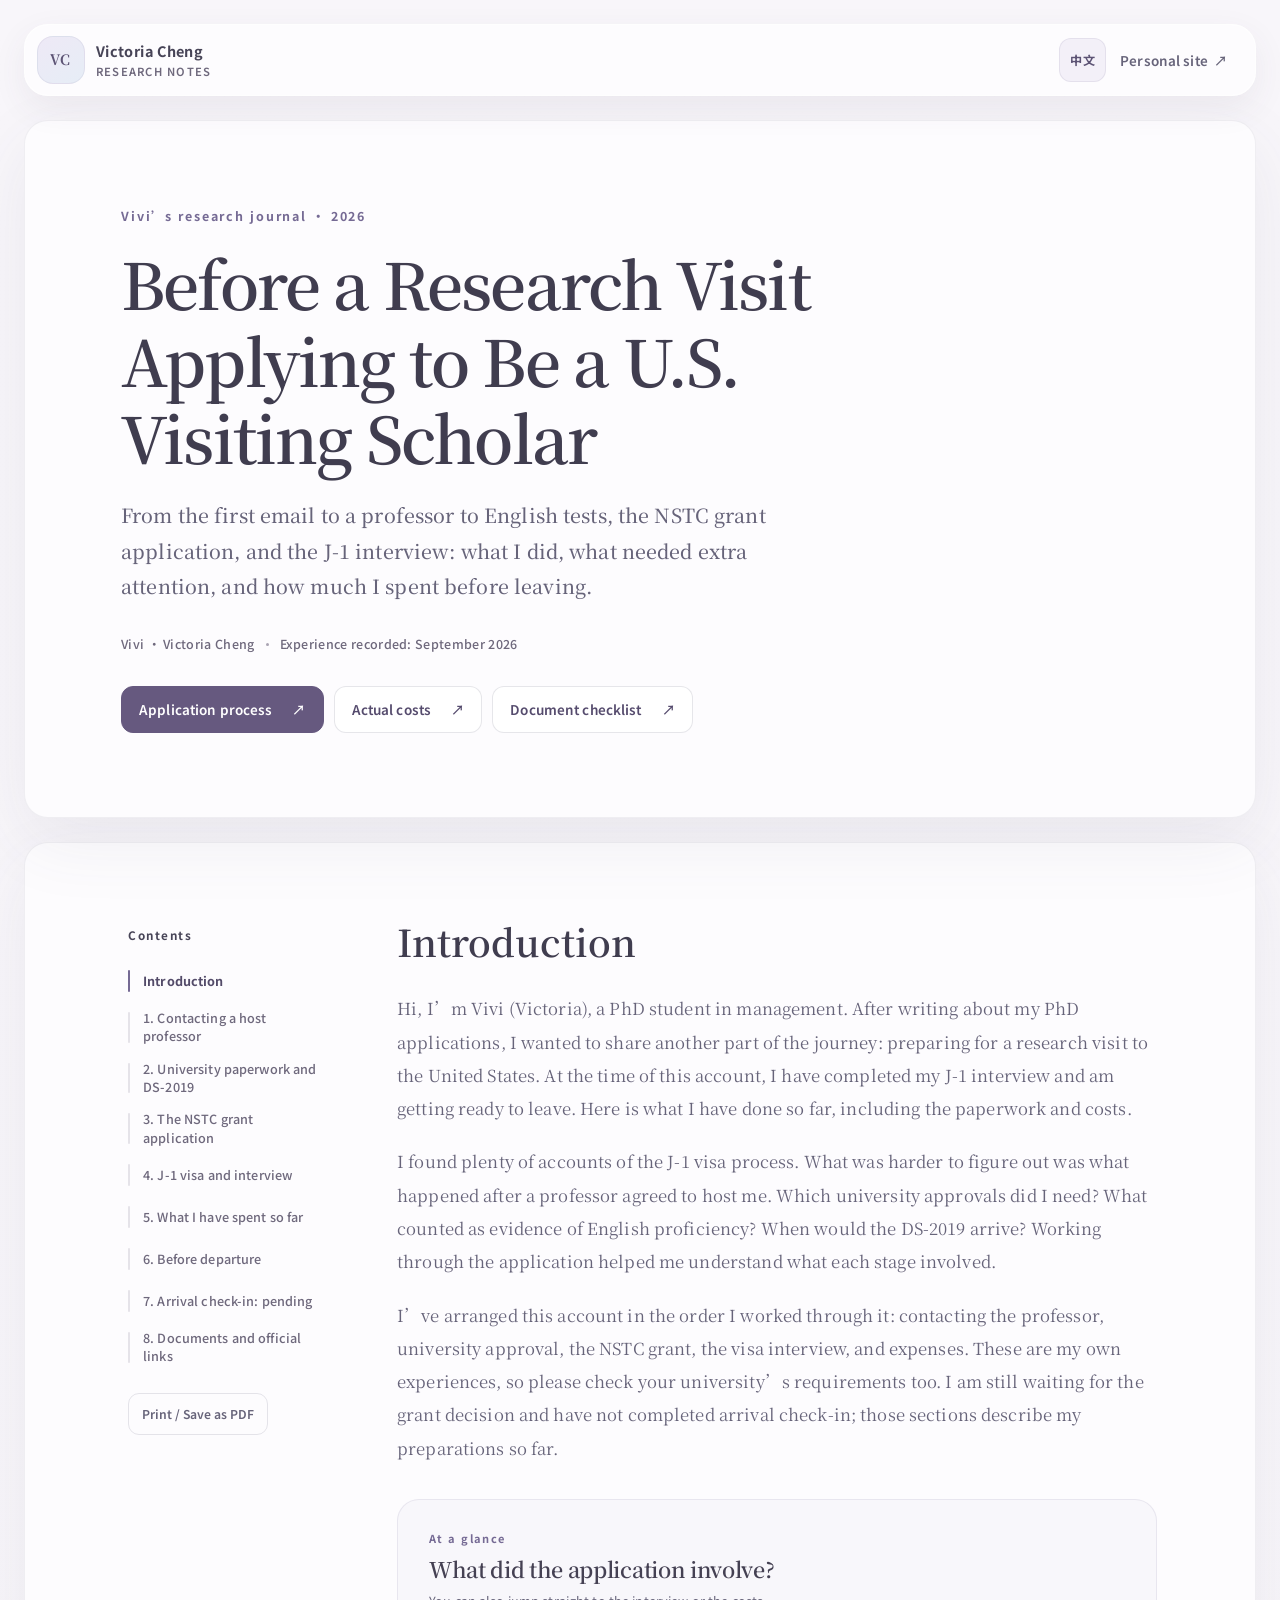
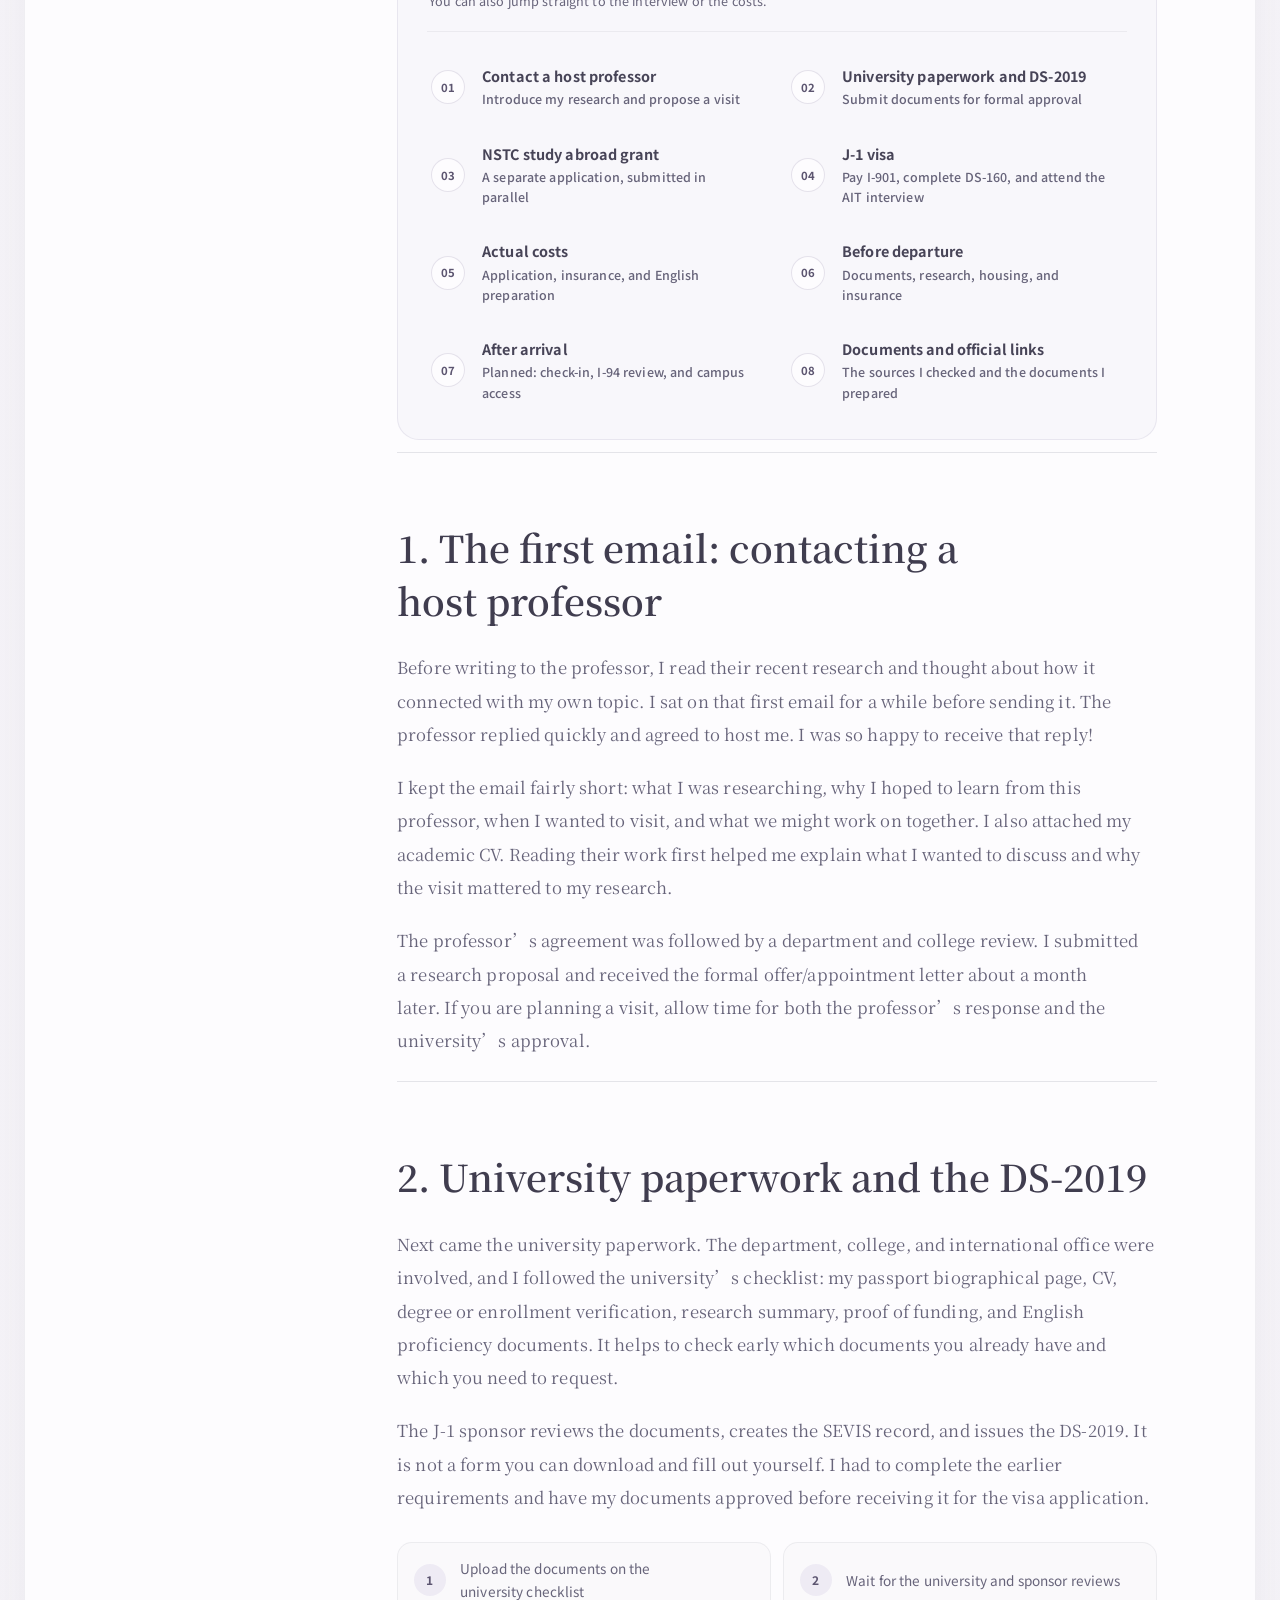
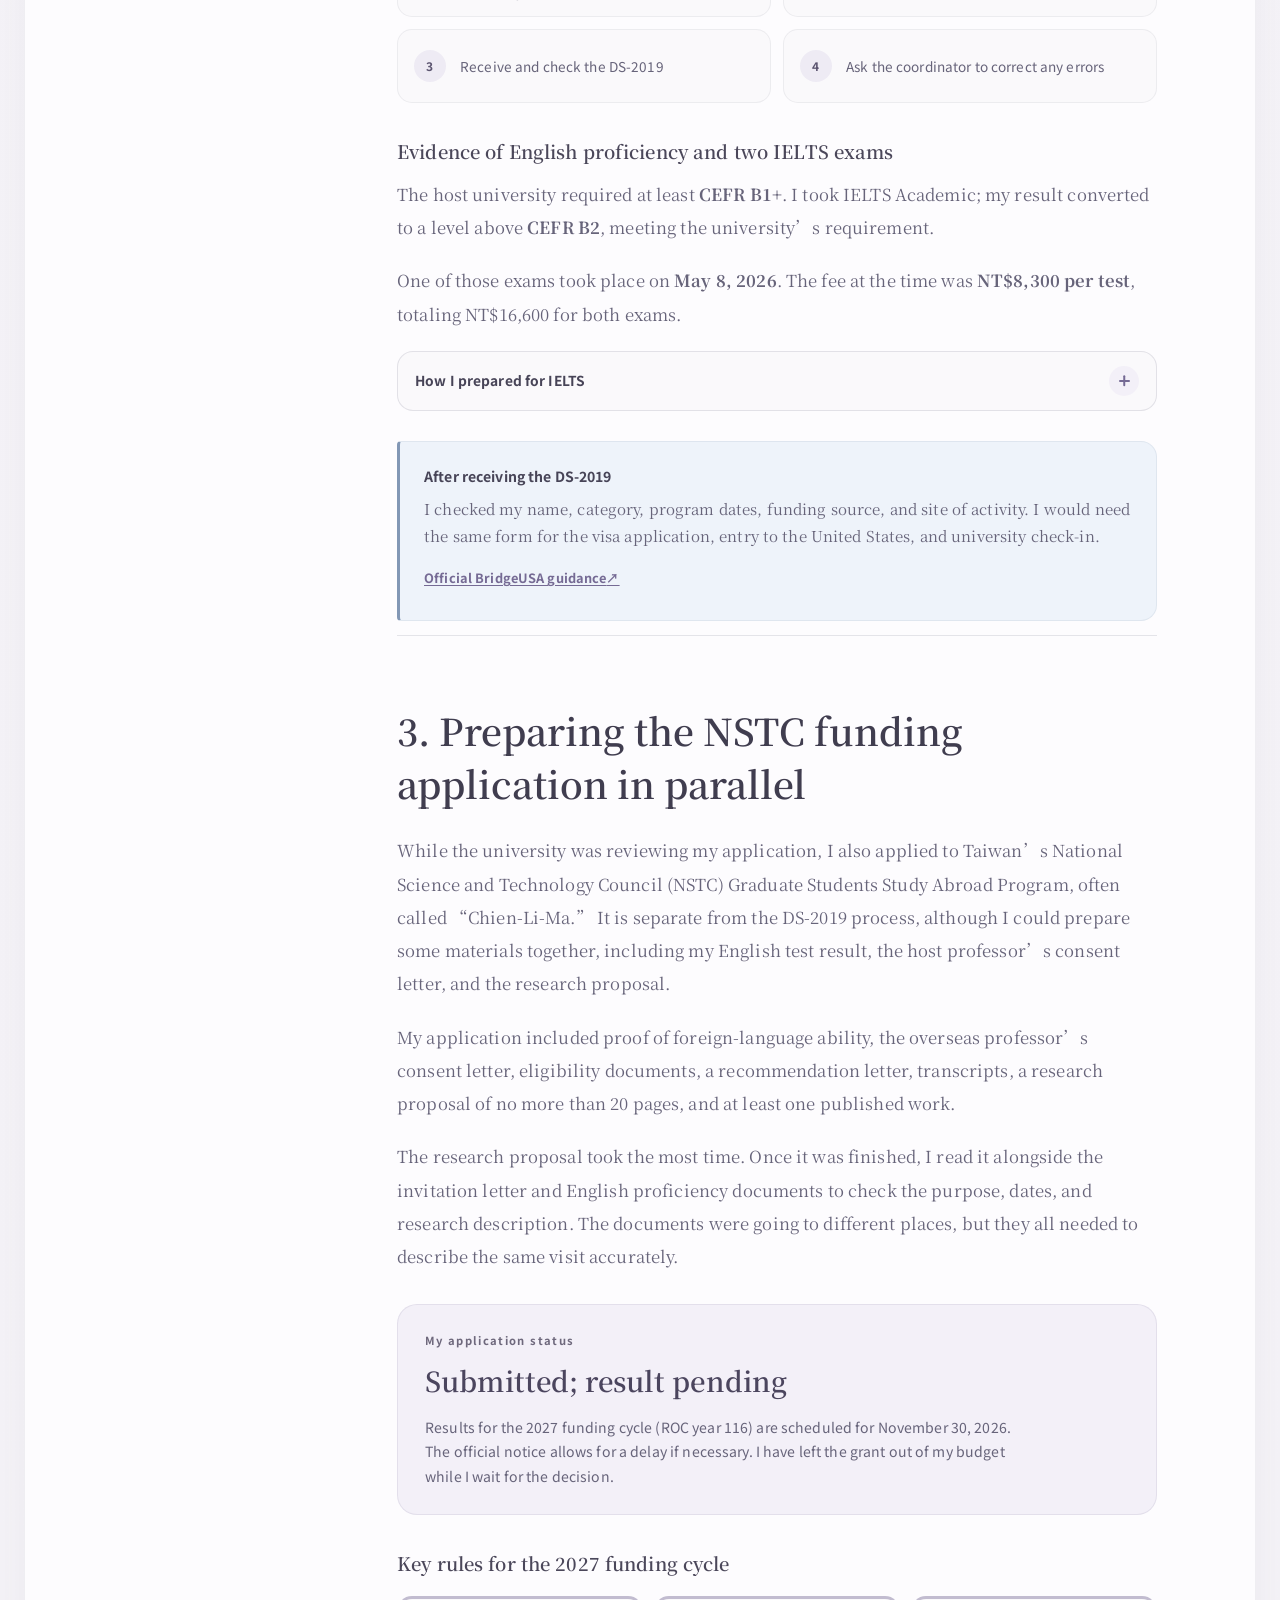
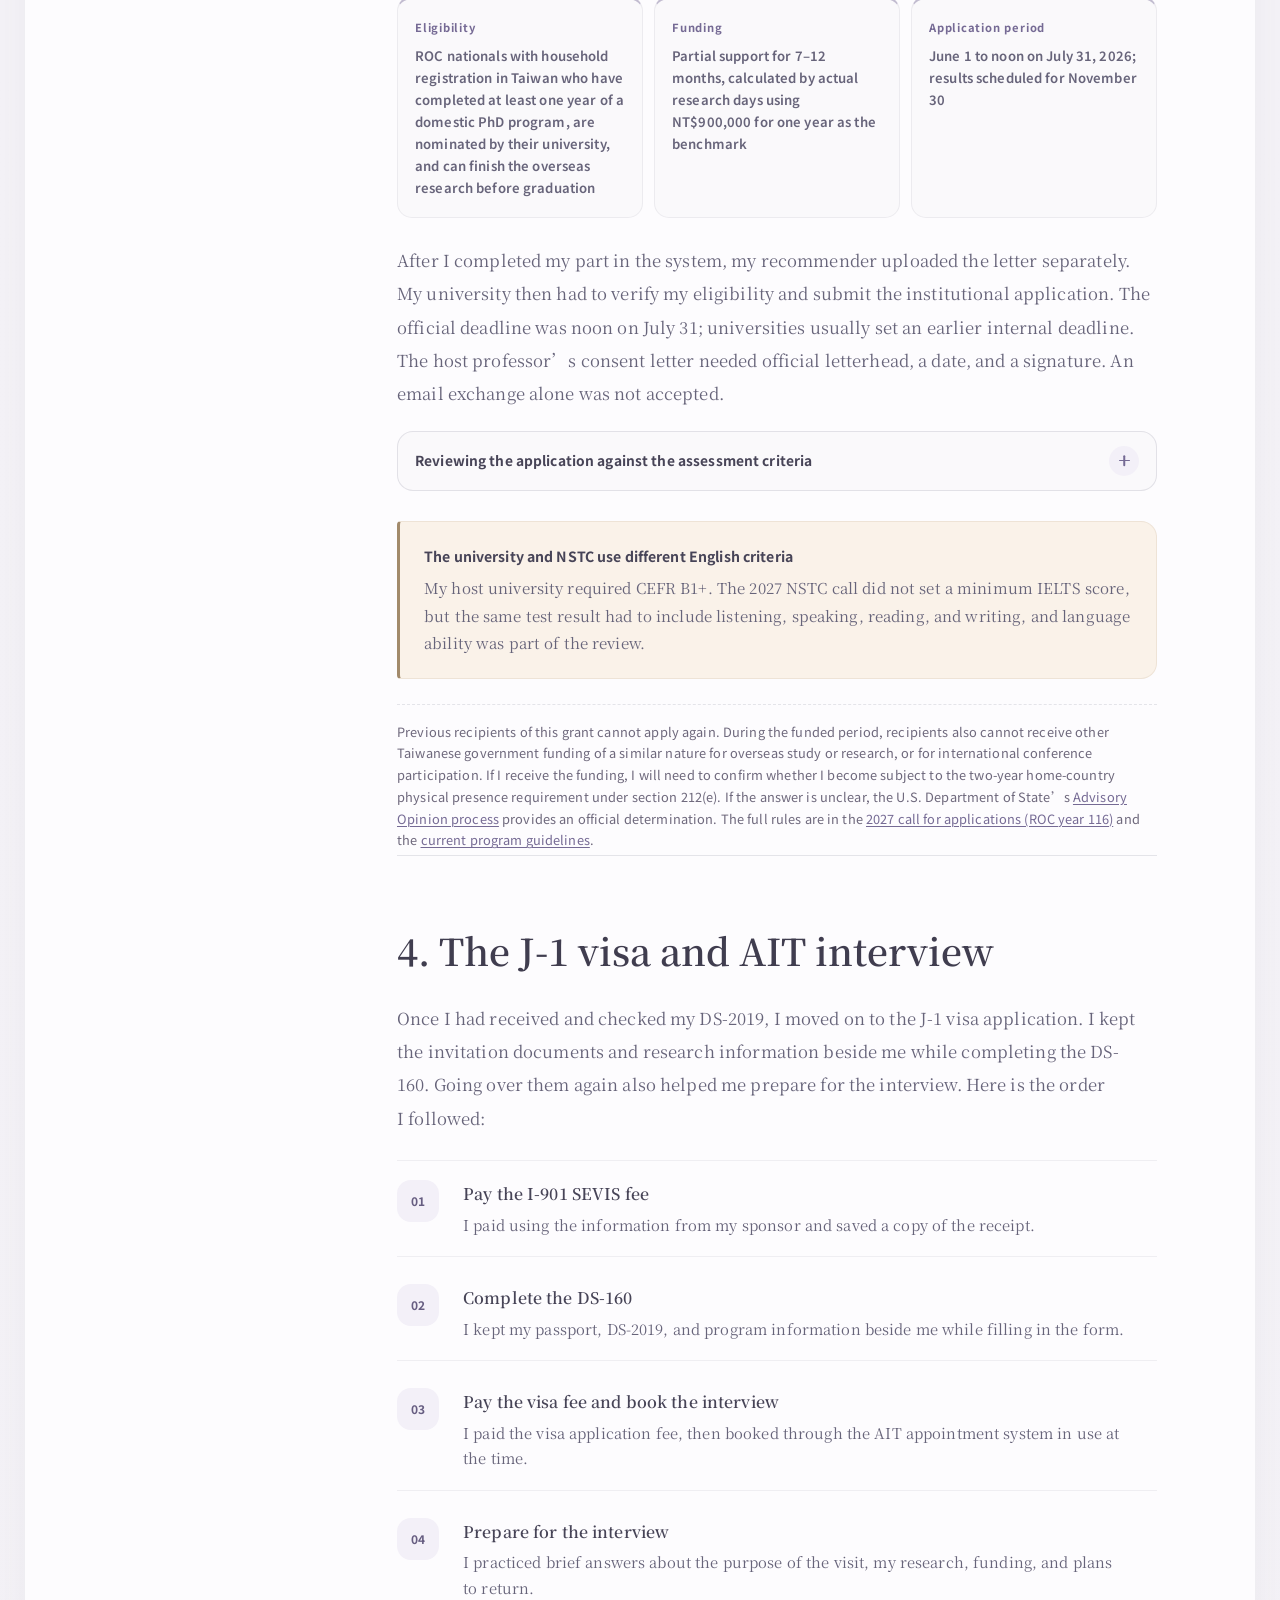
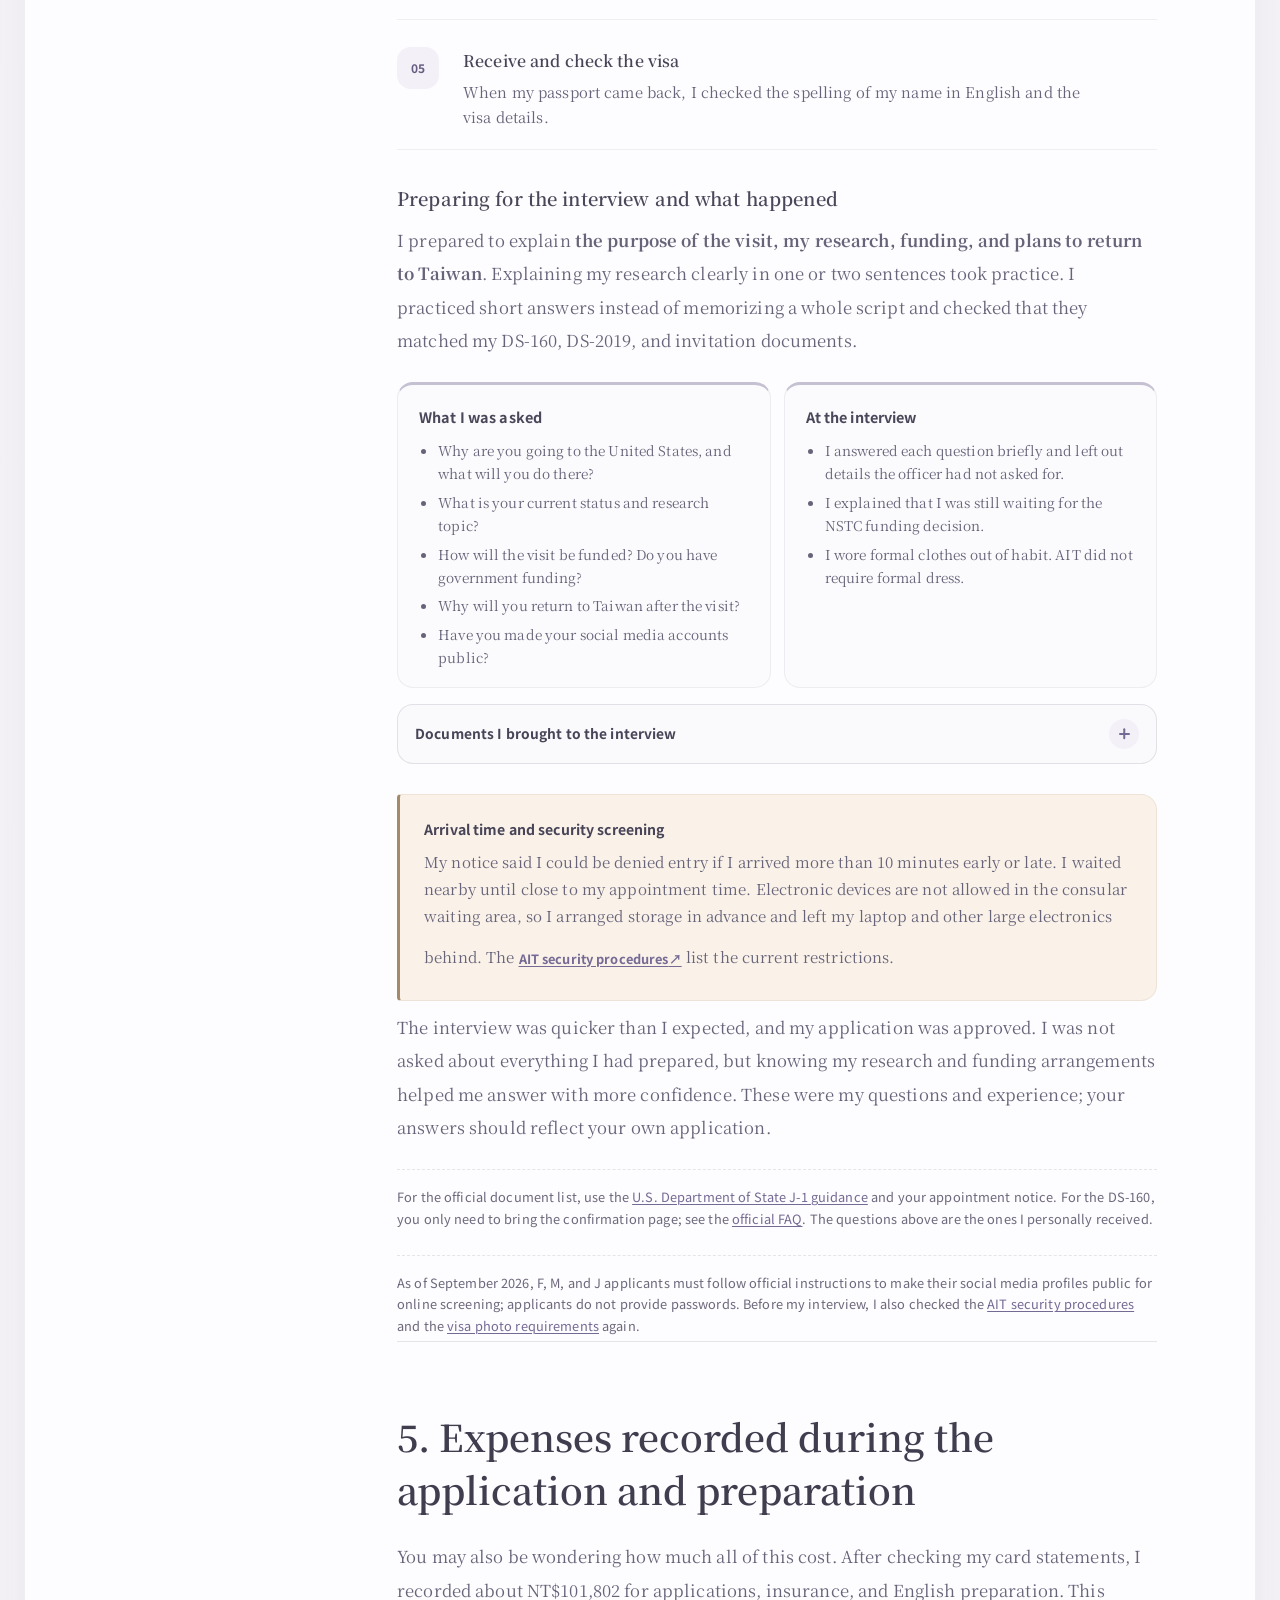
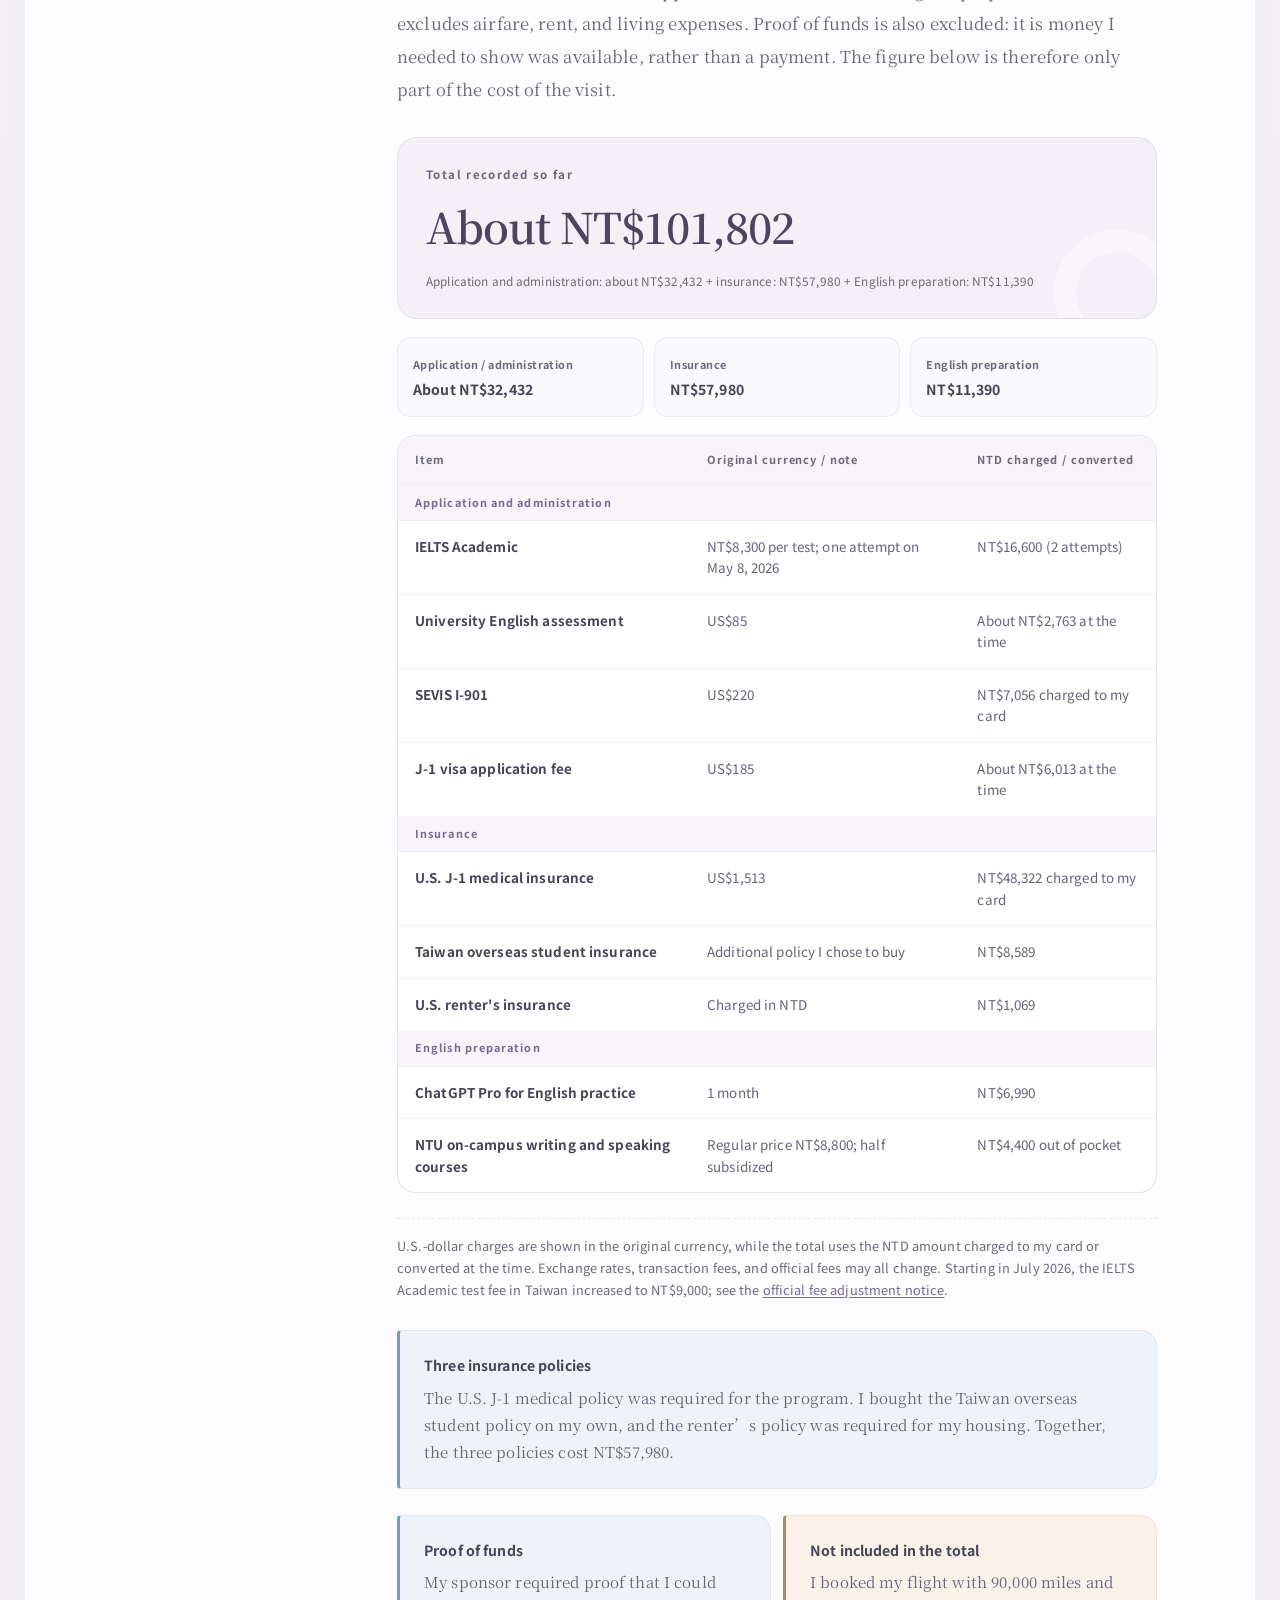
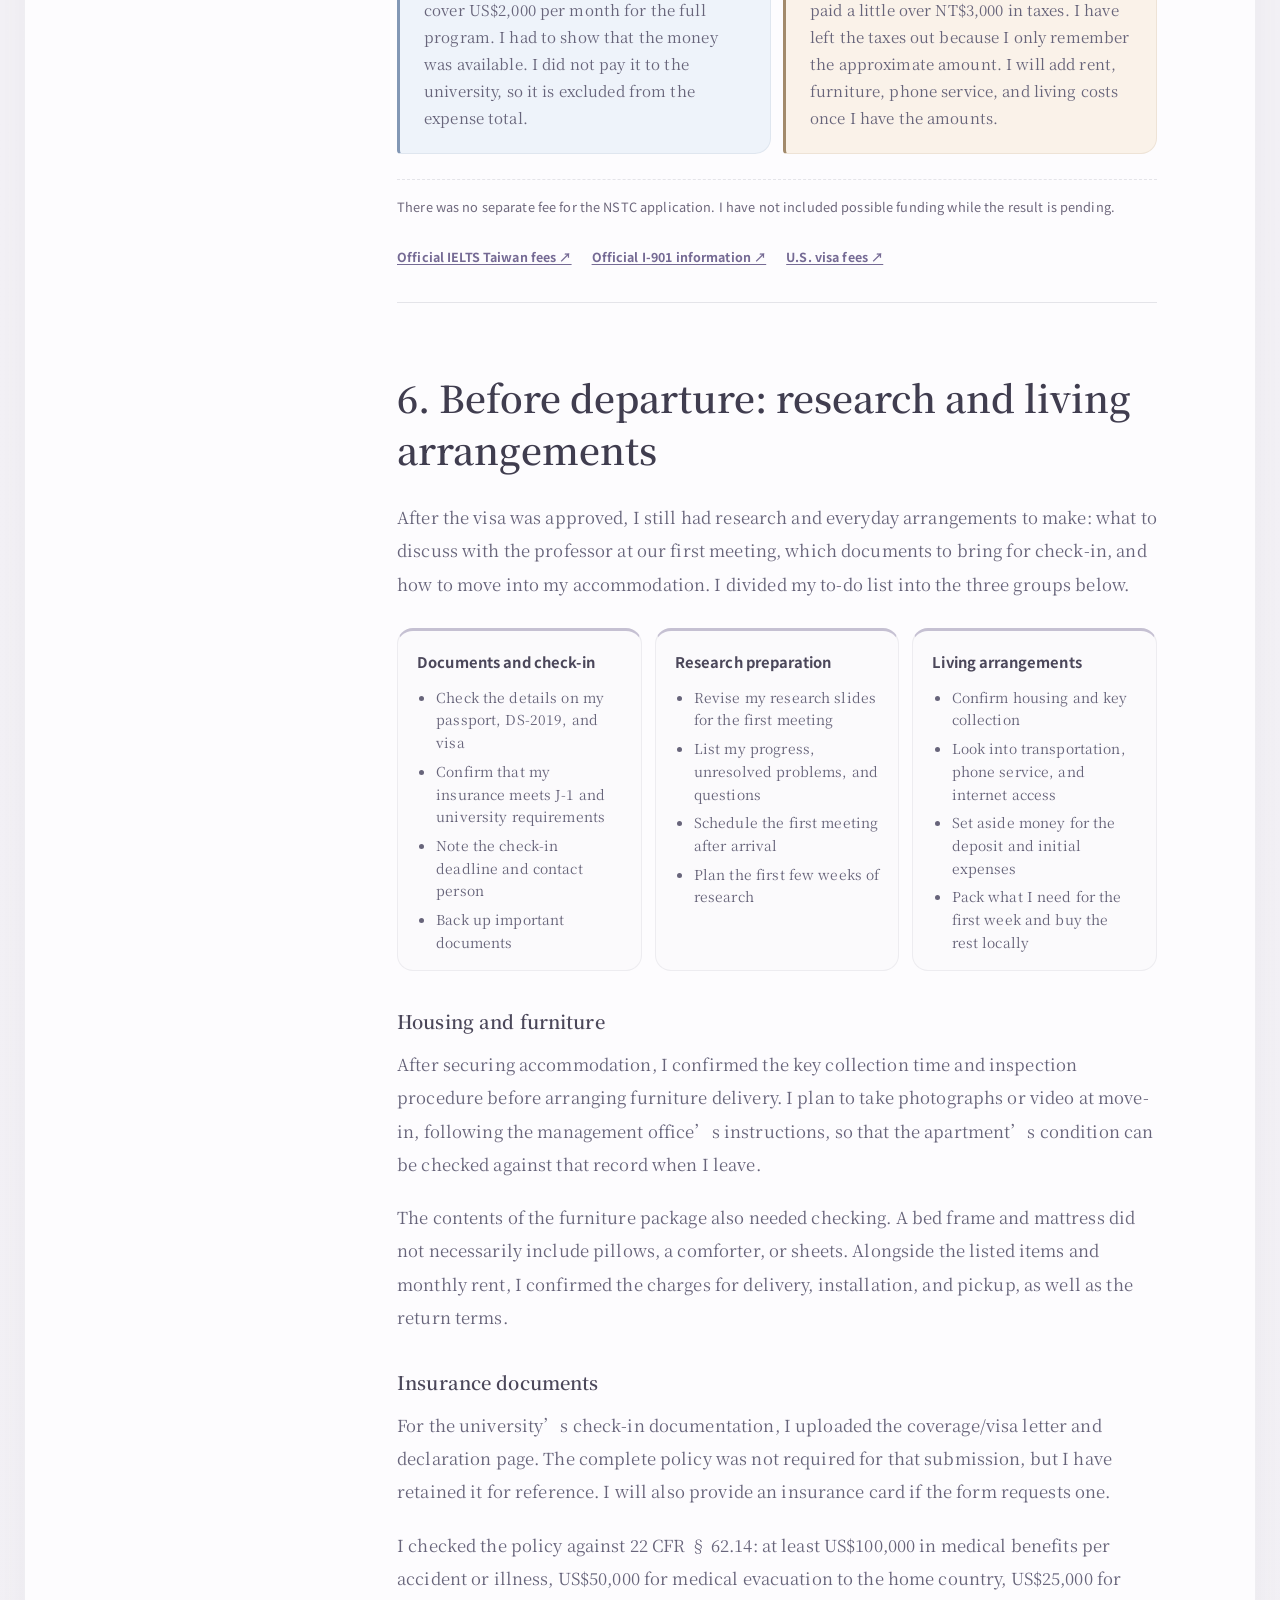
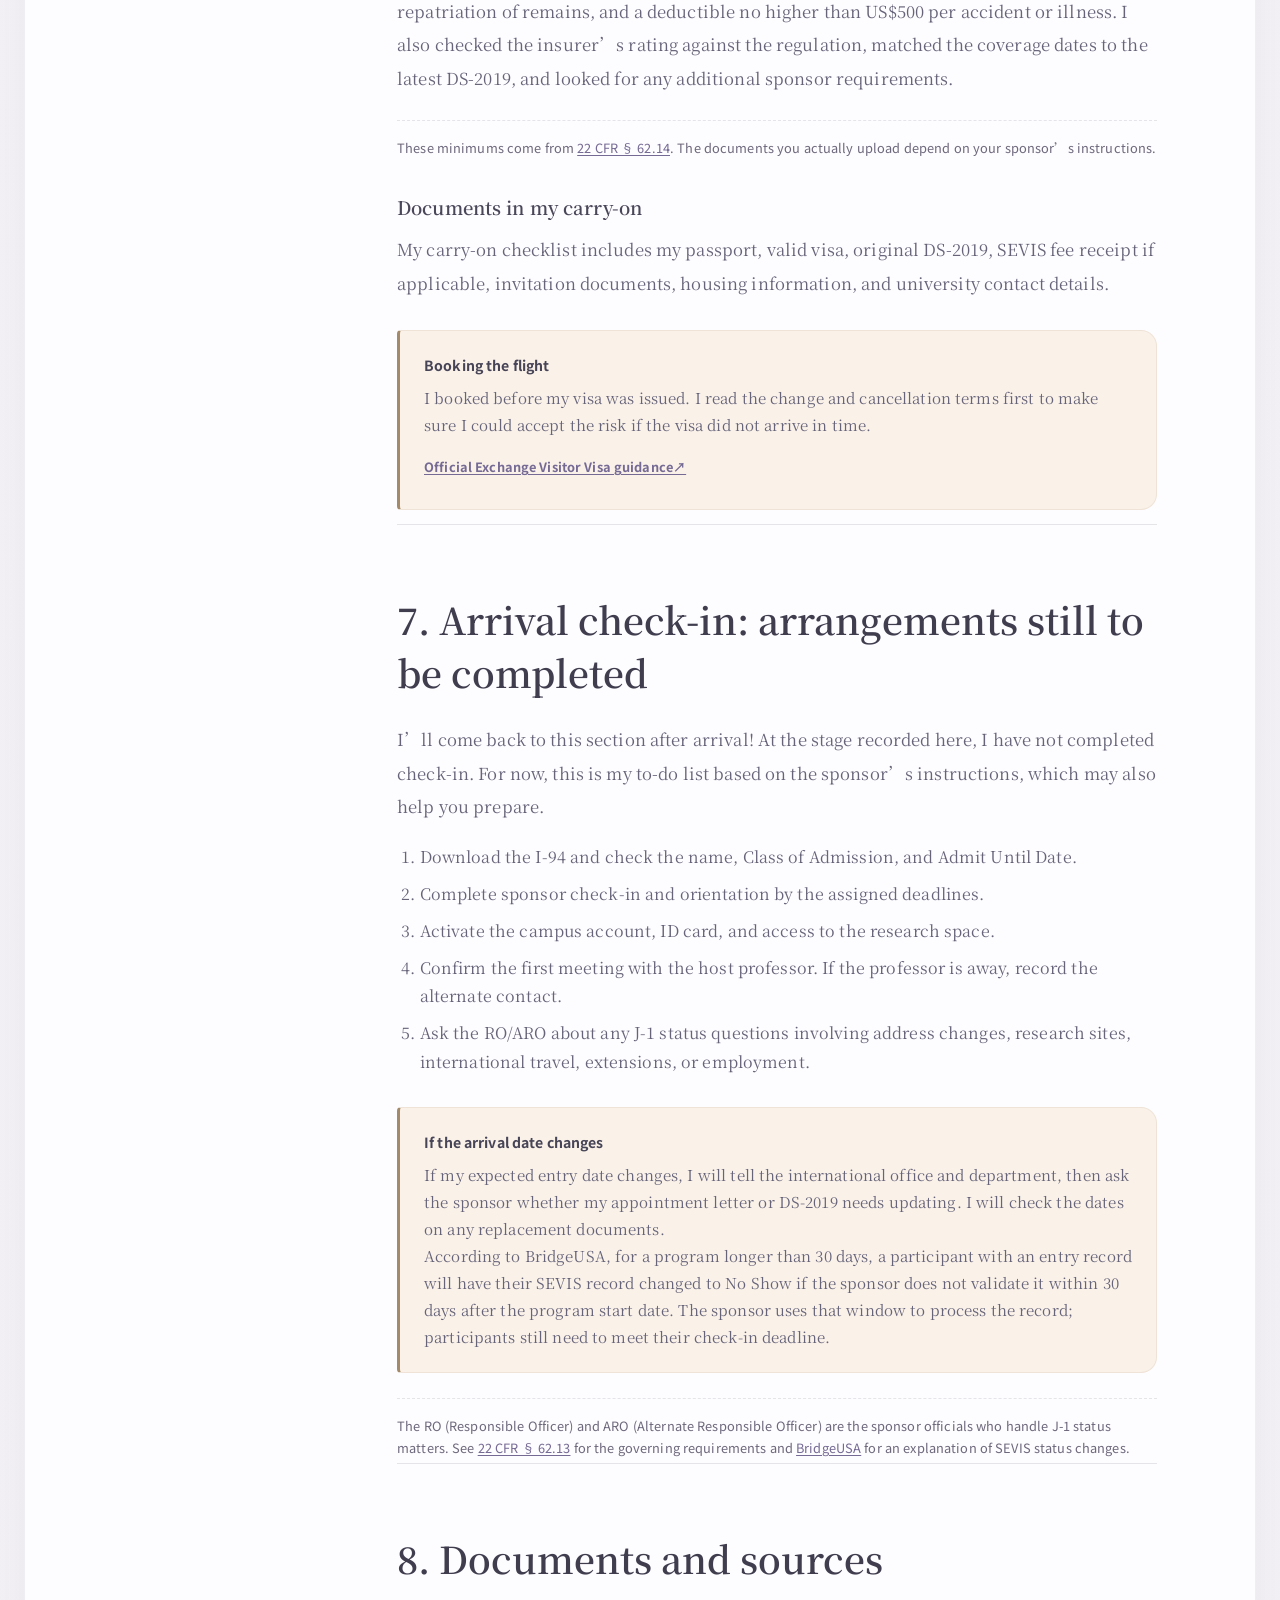
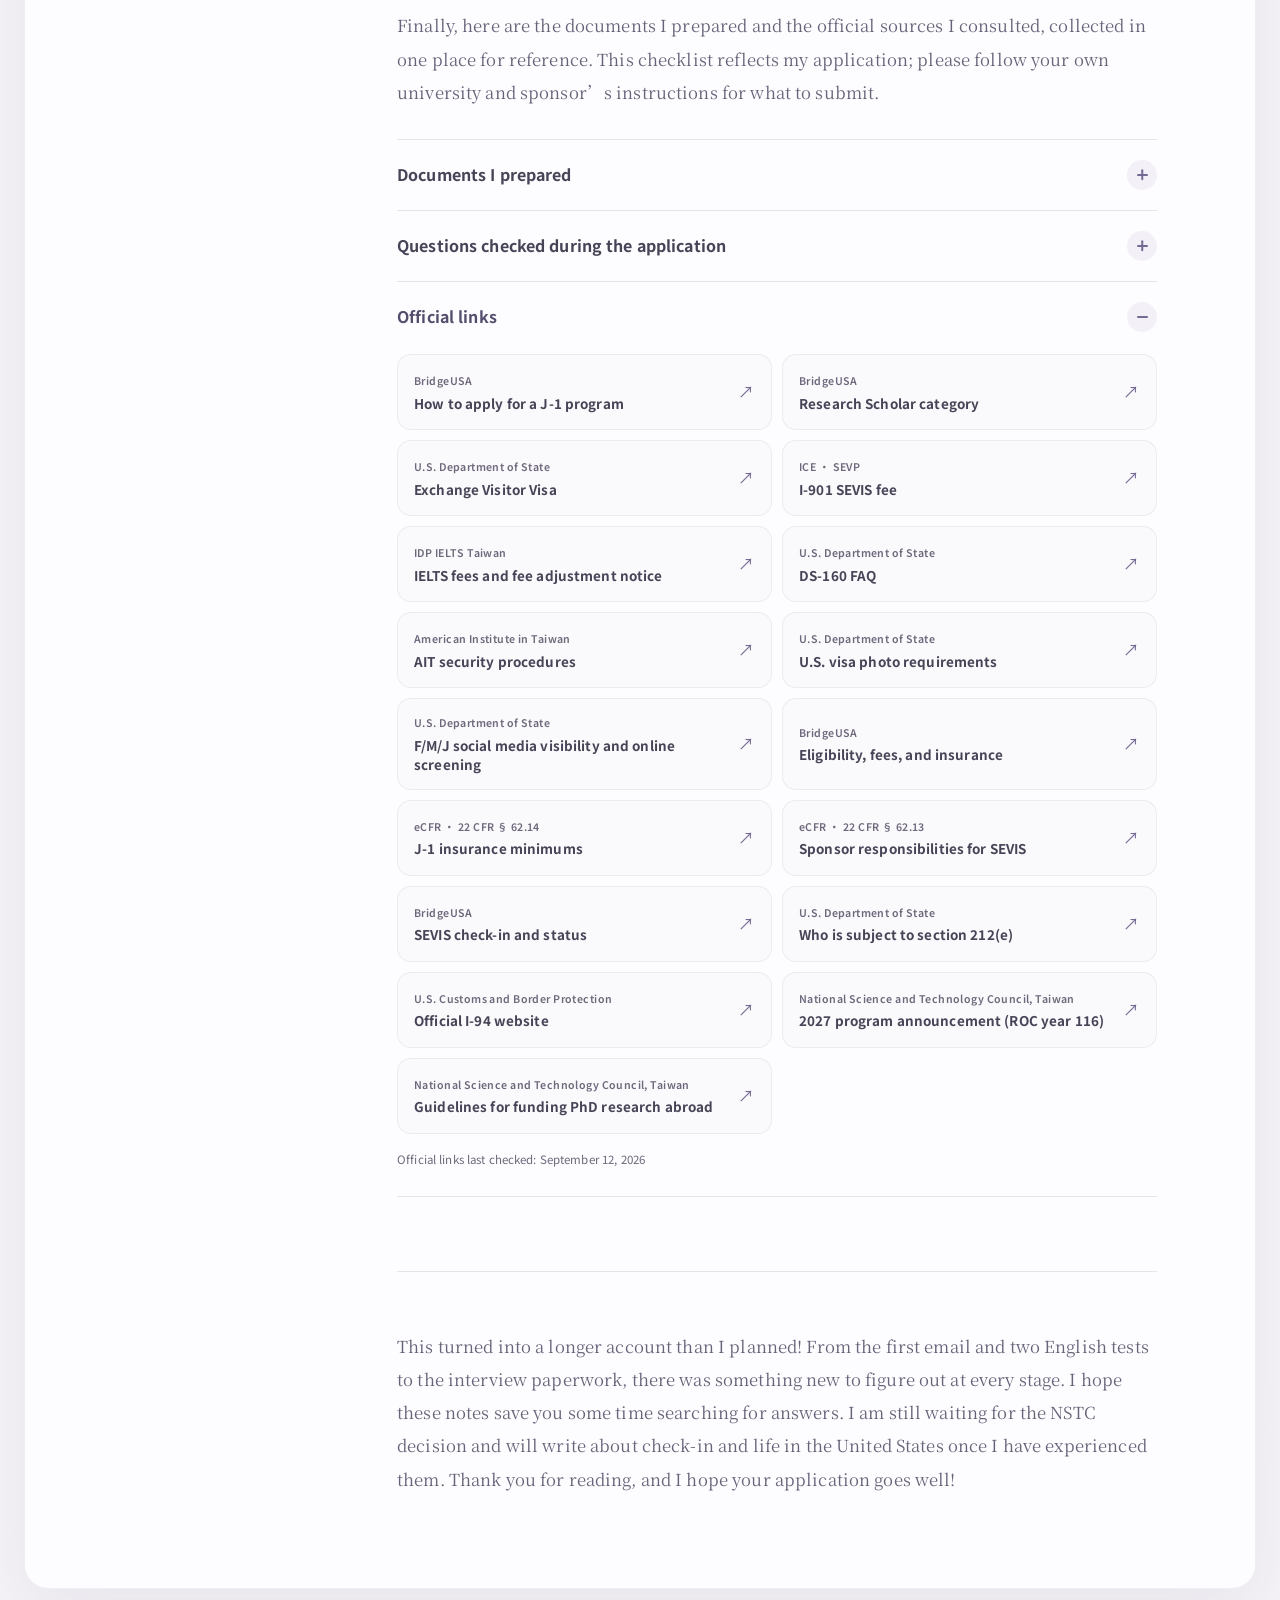
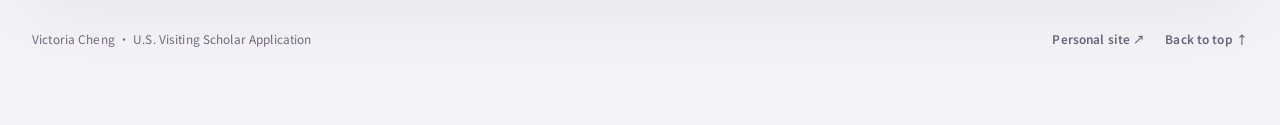
==== commit 701719aa: "Rewrite bilingual guide in Vivi's personal voice and refine reading layout" ====
--- a/en/index.html
+++ b/en/index.html
@@ -24,7 +24,7 @@
   <meta property="og:url" content="https://victoriac1122.github.io/us-visiting-scholar-guide/en/">
   <meta property="article:author" content="Victoria Cheng">
   <meta name="twitter:card" content="summary">
-  <link rel="stylesheet" href="../styles.css?v=10">
+  <link rel="stylesheet" href="../styles.css?v=11">
   <script defer src="../script.js?v=7"></script>
 </head>
 <body>
@@ -46,12 +46,12 @@
     <main id="main-content" tabindex="-1">
       <article>
         <header class="article-head" id="top">
-          <p class="eyebrow">Research notes · 2026</p>
+          <p class="eyebrow">Vivi’s research journal · 2026</p>
           <h1>Before a Research Visit<br>Applying to Be a U.S. Visiting Scholar</h1>
-          <p class="article-dek">The arrangements for my research visit took shape through correspondence, university reviews, English tests, and the J-1 interview. This account follows those preparations, including the waiting, the documents I checked, and the expenses I recorded along the way.</p>
+          <p class="article-dek">From the first email to a professor to English tests, the NSTC grant application, and the J-1 interview: what I did, what needed extra attention, and how much I spent before leaving.</p>
           <div class="article-meta" aria-label="Article information">
-            <span>Victoria Cheng</span>
-            <span><time datetime="2026-09">Updated September 2026</time></span>
+            <span>Vivi · Victoria Cheng</span>
+            <span><time datetime="2026-09">Experience recorded: September 2026</time></span>
           </div>
           <nav class="quick-links" aria-label="Jump to a topic">
             <a class="quick-link--primary" href="#host">Application process <span aria-hidden="true">↗</span></a>
@@ -97,15 +97,15 @@
           <div class="article-body">
             <section class="article-section intro" id="intro" aria-labelledby="intro-title">
               <h2 id="intro-title">Introduction</h2>
-              <p>As I write, I have completed my J-1 interview and am preparing to leave for the United States. I’m Victoria, a PhD student in management. Applying for this visit has given me a closer understanding of the university reviews, supporting documents, and visa procedures that make a period of research abroad possible.</p>
-              <p>Information about the J-1 visa was relatively easy to find. The university procedures following the professor’s agreement took longer to understand: how the application would be reviewed, how English proficiency would be assessed, and what had to be completed before the DS-2019 could be issued. These details emerged at different stages. I often had to clarify one requirement before the next part of the application could proceed.</p>
-              <p>I have organized this account by application stage, keeping the sequence of events alongside the expenses and documents I can verify. The personal experience described here belongs to this particular application; university requirements and official rules need to be checked separately. The NSTC decision and arrival check-in are still pending, and I have marked those parts accordingly.</p>
+              <p>Hi, I’m Vivi (Victoria), a PhD student in management. After writing about my PhD applications, I wanted to share another part of the journey: preparing for a research visit to the United States. At the time of this account, I have completed my J-1 interview and am getting ready to leave. Here is what I have done so far, including the paperwork and costs.</p>
+              <p>I found plenty of accounts of the J-1 visa process. What was harder to figure out was what happened after a professor agreed to host me. Which university approvals did I need? What counted as evidence of English proficiency? When would the DS-2019 arrive? Working through the application helped me understand what each stage involved.</p>
+              <p>I’ve arranged this account in the order I worked through it: contacting the professor, university approval, the NSTC grant, the visa interview, and expenses. These are my own experiences, so please check your university’s requirements too. I am still waiting for the grant decision and have not completed arrival check-in; those sections describe my preparations so far.</p>
 
               <nav class="journey-map" aria-labelledby="journey-kicker journey-title">
                 <div class="journey-map__head">
                   <p class="journey-map__kicker" id="journey-kicker">At a glance</p>
-                  <h3 id="journey-title">Application and preparation</h3>
-                  <p>Choose a section relevant to your current stage of preparation.</p>
+                  <h3 id="journey-title">What did the application involve?</h3>
+                  <p>You can also jump straight to the interview or the costs.</p>
                 </div>
                 <ol class="journey-flow" role="list">
                   <li>
@@ -161,16 +161,16 @@
             </section>
 
             <section class="article-section" id="host" aria-labelledby="host-title">
-              <h2 id="host-title">1. Contacting a professor through a shared research interest</h2>
-              <p>Before sending the first email, I read the professor’s recent work alongside my own research and considered where a collaboration might be possible. I delayed sending the message for some time. The reply, when it came, was prompt: the professor was willing to host me.</p>
-              <p>The email itself was brief. I introduced my research, explained why I hoped to work with this professor, and outlined the proposed dates and collaboration, with my academic CV attached. Reading the professor’s work beforehand gave me something specific to say about the visit.</p>
-              <p>I was pleased to receive the reply. The department and college still needed to review the visit, however, and I submitted a research proposal as part of that process. About a month passed before I received the formal offer/appointment letter. In my application, the professor’s agreement and institutional approval involved distinct decisions and their own periods of waiting.</p>
+              <h2 id="host-title">1. The first email: contacting a host professor</h2>
+              <p>Before writing to the professor, I read their recent research and thought about how it connected with my own topic. I sat on that first email for a while before sending it. The professor replied quickly and agreed to host me. I was so happy to receive that reply!</p>
+              <p>I kept the email fairly short: what I was researching, why I hoped to learn from this professor, when I wanted to visit, and what we might work on together. I also attached my academic CV. Reading their work first helped me explain what I wanted to discuss and why the visit mattered to my research.</p>
+              <p>The professor’s agreement was followed by a department and college review. I submitted a research proposal and received the formal offer/appointment letter about a month later. If you are planning a visit, allow time for both the professor’s response and the university’s approval.</p>
             </section>
 
             <section class="article-section" id="school" aria-labelledby="school-title">
               <h2 id="school-title">2. University paperwork and the DS-2019</h2>
-              <p>The application passed through the department, college, and international office. Following the university’s checklist, I submitted my passport biographical page, CV, degree or enrollment verification, research summary, proof of funding, and evidence of English proficiency. The research arrangements, my eligibility, and the source of funding each needed supporting documentation.</p>
-              <p>The J-1 sponsor issues the DS-2019 after reviewing the documents and creating a SEVIS record; applicants cannot download and complete the form themselves. In my case, obtaining it depended on completing the preceding requirements and having those materials accepted.</p>
+              <p>Next came the university paperwork. The department, college, and international office were involved, and I followed the university’s checklist: my passport biographical page, CV, degree or enrollment verification, research summary, proof of funding, and English proficiency documents. It helps to check early which documents you already have and which you need to request.</p>
+              <p>The J-1 sponsor reviews the documents, creates the SEVIS record, and issues the DS-2019. It is not a form you can download and fill out yourself. I had to complete the earlier requirements and have my documents approved before receiving it for the visa application.</p>
               <div class="steps">
                 <div><span>1</span><p>Upload the documents on the university checklist</p></div>
                 <div><span>2</span><p>Wait for the university and sponsor reviews</p></div>
@@ -183,11 +183,11 @@
               <details class="extra-costs">
                 <summary><span>How I prepared for IELTS</span><span class="disclosure-icon" aria-hidden="true"></span></summary>
                 <div>
-                  <p>I scheduled speaking and writing practice separately, using ChatGPT to support revision and organize notes on expression and writing.</p>
+                  <p>I practiced speaking and writing separately and used ChatGPT to help revise my writing. Here is what I did:</p>
                   <ul>
-                    <li>Timed speaking practice focused on well-organized, complete responses.</li>
-                    <li>For writing, I established the main argument before planning the paragraph structure.</li>
-                    <li>Revision focused on precise wording, sentence structure, and connections between paragraphs.</li>
+                    <li>I timed my speaking practice to check that I could finish an answer within the limit.</li>
+                    <li>Before writing, I decided what I wanted to say and then planned the paragraphs.</li>
+                    <li>When revising, I checked the wording, sentences, and how the paragraphs connected.</li>
                   </ul>
                 </div>
               </details>
@@ -200,9 +200,9 @@
 
             <section class="article-section" id="nstc" aria-labelledby="nstc-title">
               <h2 id="nstc-title">3. Preparing the NSTC funding application in parallel</h2>
-              <p>While the university review was under way, I prepared an application for Taiwan’s National Science and Technology Council (NSTC) Graduate Students Study Abroad Program, commonly known as “Chien-Li-Ma.” This funding application follows a separate procedure from the DS-2019. Some materials could be used for both, including the language test result, the professor’s consent letter, and parts of the research proposal.</p>
+              <p>While the university was reviewing my application, I also applied to Taiwan’s National Science and Technology Council (NSTC) Graduate Students Study Abroad Program, often called “Chien-Li-Ma.” It is separate from the DS-2019 process, although I could prepare some materials together, including my English test result, the host professor’s consent letter, and the research proposal.</p>
               <p>My application included proof of foreign-language ability, the overseas professor’s consent letter, eligibility documents, a recommendation letter, transcripts, a research proposal of no more than 20 pages, and at least one published work.</p>
-              <p>The research proposal required the most time. Once it was complete, I read it alongside the invitation letter and evidence of English proficiency, checking the purpose, dates, and research description across the documents. Each served a different purpose, but their accounts of the proposed visit needed to agree.</p>
+              <p>The research proposal took the most time. Once it was finished, I read it alongside the invitation letter and English proficiency documents to check the purpose, dates, and research description. The documents were going to different places, but they all needed to describe the same visit accurately.</p>
 
               <aside class="grant-status" aria-label="NSTC application status">
                 <span>My application status</span>
@@ -234,7 +234,7 @@
 
             <section class="article-section" id="visa" aria-labelledby="visa-title">
               <h2 id="visa-title">4. The J-1 visa and AIT interview</h2>
-              <p>Once the DS-2019 had been issued and checked, I could begin the J-1 visa application. While completing the DS-160, I referred to the invitation documents and research materials to keep the information consistent. Those same documents later informed my preparation for the interview. The sequence was as follows:</p>
+              <p>Once I had received and checked my DS-2019, I moved on to the J-1 visa application. I kept the invitation documents and research information beside me while completing the DS-160. Going over them again also helped me prepare for the interview. Here is the order I followed:</p>
               <ol class="number-list">
                 <li><span>01</span><div><strong>Pay the I-901 SEVIS fee</strong><p>I paid using the information from my sponsor and saved a copy of the receipt.</p></div></li>
                 <li><span>02</span><div><strong>Complete the DS-160</strong><p>I kept my passport, DS-2019, and program information beside me while filling in the form.</p></div></li>
@@ -243,8 +243,8 @@
                 <li><span>05</span><div><strong>Receive and check the visa</strong><p>When my passport came back, I checked the spelling of my name in English and the visa details.</p></div></li>
               </ol>
 
-              <h3>Preparing for the interview</h3>
-              <p>My preparation centered on <strong>the purpose of the visit, the research, the source of funding, and my plans to return to Taiwan</strong>. Explaining the research took particular care: I practiced describing it in one or two sentences while remaining consistent with the DS-160, DS-2019, and invitation documents. I rehearsed brief, complete answers without memorizing a long script.</p>
+              <h3>Preparing for the interview and what happened</h3>
+              <p>I prepared to explain <strong>the purpose of the visit, my research, funding, and plans to return to Taiwan</strong>. Explaining my research clearly in one or two sentences took practice. I practiced short answers instead of memorizing a whole script and checked that they matched my DS-160, DS-2019, and invitation documents.</p>
 
               <div class="interview-grid">
                 <section>
@@ -282,14 +282,14 @@
                 <p>My notice said I could be denied entry if I arrived more than 10 minutes early or late. I waited nearby until close to my appointment time. Electronic devices are not allowed in the consular waiting area, so I arranged storage in advance and left my laptop and other large electronics behind. The <a href="https://www.ait.org.tw/security-procedures/" target="_blank" rel="noopener noreferrer">AIT security procedures <span aria-hidden="true">↗</span></a> list the current restrictions.</p>
               </aside>
 
-              <p>The interview ended sooner than I had expected, and my application was approved. The research and funding arrangements I had checked repeatedly during preparation were among the matters I needed to explain briefly in person.</p>
+              <p>The interview was quicker than I expected, and my application was approved. I was not asked about everything I had prepared, but knowing my research and funding arrangements helped me answer with more confidence. These were my questions and experience; your answers should reflect your own application.</p>
               <p class="source-line">For the official document list, use the <a href="https://travel.state.gov/content/travel/en/us-visas/study/exchange.html" target="_blank" rel="noopener noreferrer">U.S. Department of State J-1 guidance</a> and your appointment notice. For the DS-160, you only need to bring the confirmation page; see the <a href="https://travel.state.gov/content/travel/en/us-visas/visa-information-resources/forms/ds-160-online-nonimmigrant-visa-application/ds-160-faqs.html" target="_blank" rel="noopener noreferrer">official FAQ</a>. The questions above are the ones I personally received.</p>
               <p class="source-line">As of September 2026, F, M, and J applicants must follow official instructions to make their social media profiles public for online screening; applicants do not provide passwords. Before my interview, I also checked the <a href="https://www.ait.org.tw/security-procedures/" target="_blank" rel="noopener noreferrer">AIT security procedures</a> and the <a href="https://travel.state.gov/content/travel/en/us-visas/visa-information-resources/photos.html" target="_blank" rel="noopener noreferrer">visa photo requirements</a> again.</p>
             </section>
 
             <section class="article-section" id="costs" aria-labelledby="costs-title">
               <h2 id="costs-title">5. Expenses recorded during the application and preparation</h2>
-              <p>Checking the payments against my card statements, I have recorded about NT$101,802 for the application, insurance, and English preparation. The scope of this figure matters: proof of funds is not an expense, and airfare, rent, and living costs have not been included. It therefore cannot serve as a budget for the entire visit.</p>
+              <p>You may also be wondering how much all of this cost. After checking my card statements, I recorded about NT$101,802 for applications, insurance, and English preparation. This excludes airfare, rent, and living expenses. Proof of funds is also excluded: it is money I needed to show was available, rather than a payment. The figure below is therefore only part of the cost of the visit.</p>
 
               <div class="cost-summary" aria-label="Current total spending">
                 <span>Total recorded so far</span>
@@ -353,7 +353,7 @@
 
             <section class="article-section" id="departure" aria-labelledby="departure-title">
               <h2 id="departure-title">6. Before departure: research and living arrangements</h2>
-              <p>With the visa approved, my attention turned to the research and living arrangements after arrival: what to discuss at the first meeting, which documents to prepare for check-in, and how to organize the move into my accommodation. I divided the remaining tasks into the three groups below.</p>
+              <p>After the visa was approved, I still had research and everyday arrangements to make: what to discuss with the professor at our first meeting, which documents to bring for check-in, and how to move into my accommodation. I divided my to-do list into the three groups below.</p>
               <div class="prep-grid">
                 <section>
                   <h3>Documents and check-in</h3>
@@ -388,7 +388,7 @@
 
             <section class="article-section" id="arrival" aria-labelledby="arrival-title">
               <h2 id="arrival-title">7. Arrival check-in: arrangements still to be completed</h2>
-              <p>At the time of this update, I have not yet completed arrival check-in. The list below records the preparations set out in my sponsor’s instructions. I will add an account of the actual procedure after arrival.</p>
+              <p>I’ll come back to this section after arrival! At the stage recorded here, I have not completed check-in. For now, this is my to-do list based on the sponsor’s instructions, which may also help you prepare.</p>
               <ol>
                 <li>Download the I-94 and check the name, Class of Admission, and Admit Until Date.</li>
                 <li>Complete sponsor check-in and orientation by the assigned deadlines.</li>
@@ -406,7 +406,7 @@
 
             <section class="article-section" id="appendix" aria-labelledby="appendix-title">
               <h2 id="appendix-title">8. Documents and sources</h2>
-              <p>The following list brings together the documents prepared for this application and the official sources I consulted. I have kept them here for later submissions and reference. The document list reflects my own circumstances; the relevant university notice remains the reference for each sponsor’s requirements.</p>
+              <p>Finally, here are the documents I prepared and the official sources I consulted, collected in one place for reference. This checklist reflects my application; please follow your own university and sponsor’s instructions for what to submit.</p>
 
               <div class="accordion-list">
                 <details>
@@ -462,7 +462,7 @@
             </section>
 
             <div class="closing-note">
-              <p>Looking back, I can now put the first email, the two English tests, and the interview preparations into a clear sequence. The NSTC decision remains pending, and the research visit itself lies ahead. This account ends for now with the preparations before departure; I will continue it once I can describe the arrival procedures and verify the subsequent expenses from experience.</p>
+              <p>This turned into a longer account than I planned! From the first email and two English tests to the interview paperwork, there was something new to figure out at every stage. I hope these notes save you some time searching for answers. I am still waiting for the NSTC decision and will write about check-in and life in the United States once I have experienced them. Thank you for reading, and I hope your application goes well!</p>
             </div>
           </div>
         </div>
--- a/styles.css
+++ b/styles.css
@@ -34,9 +34,7 @@
   overflow-x: hidden;
   color: var(--ink);
   background:
-    radial-gradient(circle at 11% 10%, rgba(218, 228, 244, 0.72), transparent 25rem),
-    radial-gradient(circle at 91% 31%, rgba(232, 220, 235, 0.66), transparent 24rem),
-    linear-gradient(180deg, #fcfbfd 0%, #f3eff7 44%, #eef2f8 74%, #f8f1eb 100%);
+    linear-gradient(180deg, #f8f6fa 0%, #f5f3f7 100%);
   font-family: var(--font-body);
   font-size: 1rem;
   line-height: 1.84;
@@ -239,24 +237,12 @@
   scroll-margin-top: 112px;
   padding: clamp(48px, 7vw, 84px) clamp(28px, 8vw, 96px);
   border: 1px solid var(--line-soft);
-  border-radius: 34px;
-  background:
-    linear-gradient(130deg, rgba(255, 255, 255, 0.92), rgba(247, 244, 250, 0.94)),
-    var(--paper);
+  border-radius: 24px;
+  background: var(--paper);
   box-shadow: var(--shadow-card);
 }
 
-.article-head::after {
-  position: absolute;
-  right: -90px;
-  bottom: -125px;
-  width: 330px;
-  height: 330px;
-  border-radius: 50%;
-  background: rgba(201, 213, 235, 0.26);
-  content: "";
-  pointer-events: none;
-}
+
 
 .eyebrow,
 .article-meta,
@@ -454,7 +440,7 @@
   margin-top: 24px;
   padding: clamp(38px, 6vw, 72px) clamp(28px, 5vw, 66px);
   border: 1px solid var(--line-soft);
-  border-radius: 34px;
+  border-radius: 24px;
   background: var(--paper);
   box-shadow: var(--shadow-card);
 }
@@ -565,8 +551,8 @@
   font-size: clamp(1.75rem, 3vw, 2.32rem);
   font-weight: 600;
   line-height: 1.42;
-  letter-spacing: -0.02em;
-  text-wrap: balance;
+  letter-spacing: 0;
+  text-wrap: pretty;
 }
 
 .article-section h3 {
@@ -581,8 +567,8 @@
 .closing-note p {
   margin: 0 0 20px;
   color: var(--ink-soft);
-  font-size: 1rem;
-  line-height: 1.92;
+  font-size: 1.04rem;
+  line-height: 2;
 }
 
 .article-section li {
@@ -813,20 +799,11 @@
   overflow: hidden;
   border: 1px solid rgba(117, 106, 148, 0.13);
   border-radius: 20px;
-  background: linear-gradient(135deg, #f2eef8, #edf3fa);
-  font-family: var(--font-ui);
-}
-
-.grant-status::after {
-  position: absolute;
-  right: -32px;
-  bottom: -45px;
-  width: 138px;
-  height: 138px;
-  border: 23px solid rgba(255, 255, 255, 0.4);
-  border-radius: 50%;
-  content: "";
-}
+  background: var(--plum-wash);
+  font-family: var(--font-ui);
+}
+
+
 
 .grant-status span,
 .grant-status strong,
@@ -1038,7 +1015,7 @@
   overflow: hidden;
   border: 1px solid rgba(117, 106, 148, 0.12);
   border-radius: 20px;
-  background: linear-gradient(135deg, #f2eef8, #edf3fa);
+  background: var(--plum-wash);
   font-family: var(--font-ui);
 }
 
@@ -1506,6 +1483,18 @@
   color: var(--ink-soft);
   font-weight: 600;
   text-decoration: none;
+}
+
+@media (min-width: 761px) {
+  .journey-flow {
+    grid-template-columns: repeat(2, minmax(0, 1fr));
+    column-gap: 20px;
+  }
+
+  .journey-flow::before,
+  .journey-step::after {
+    display: none;
+  }
 }
 
 @media (max-width: 1020px) {
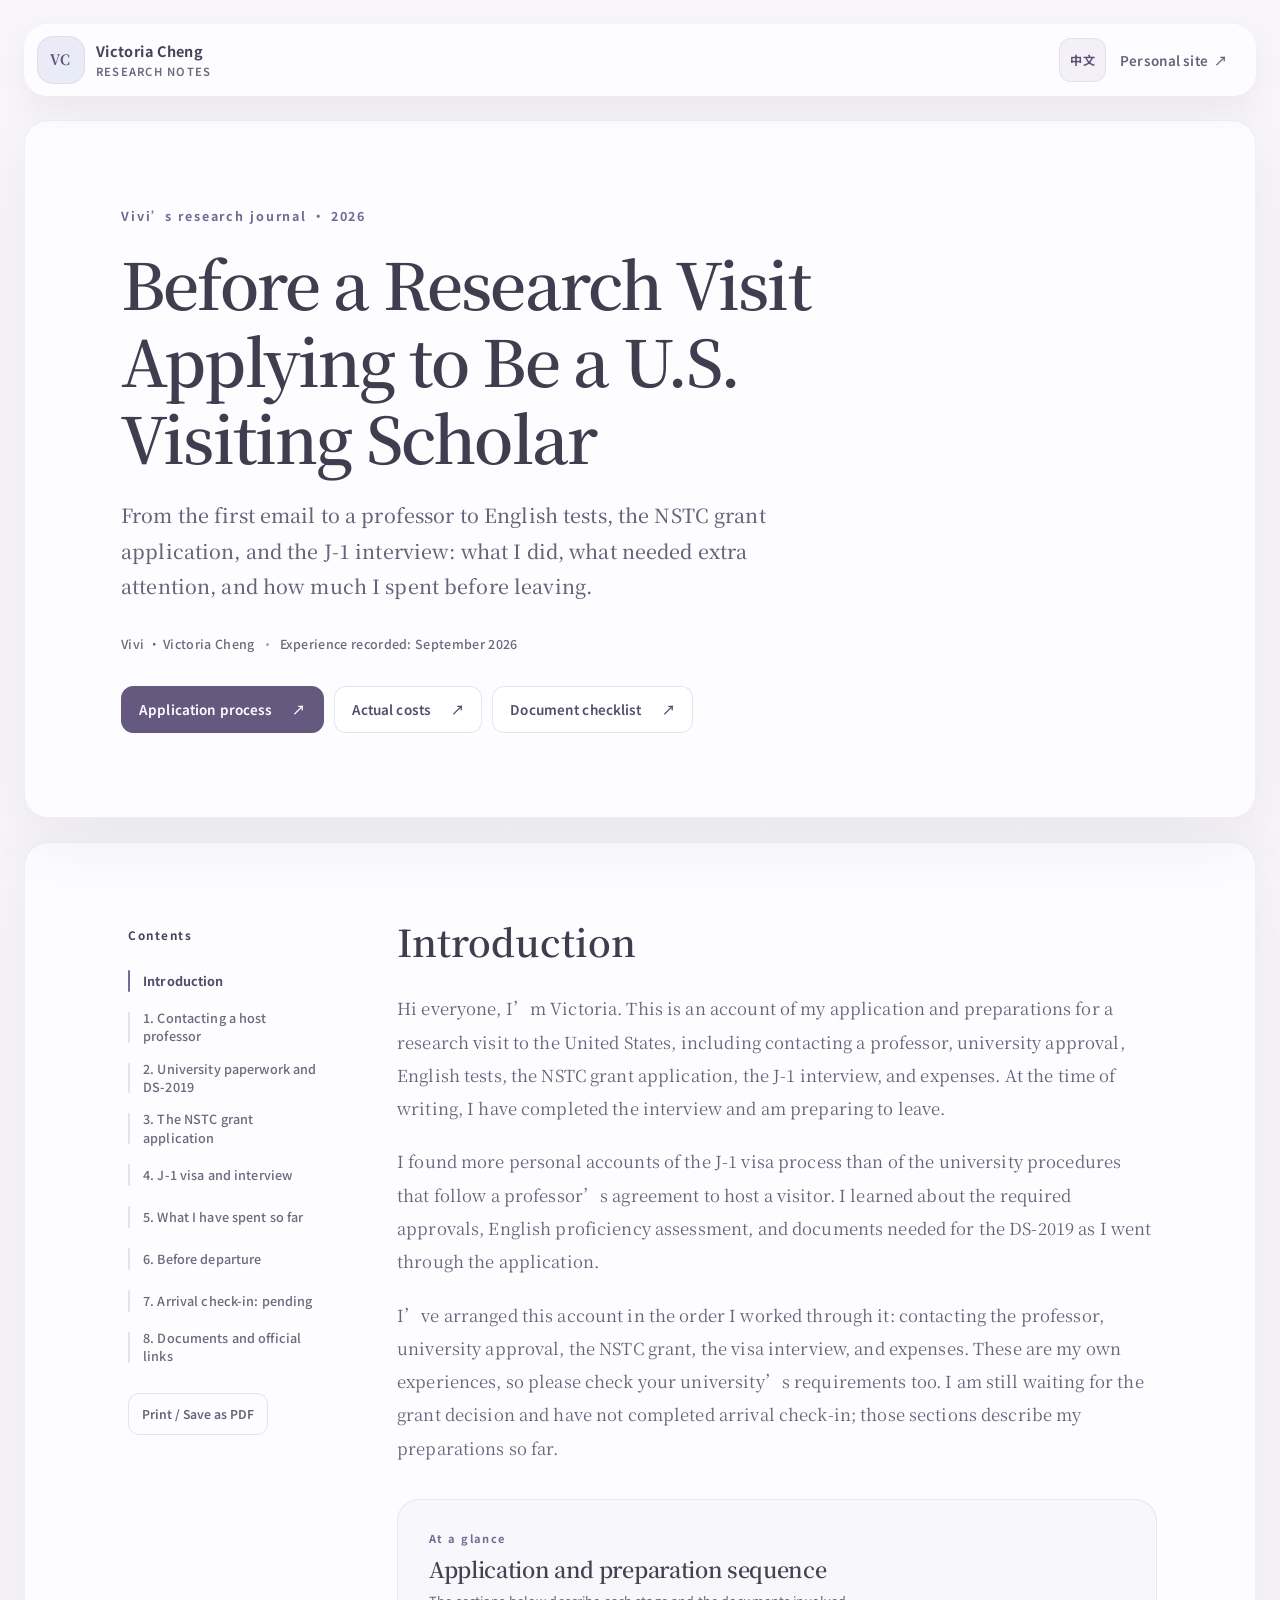
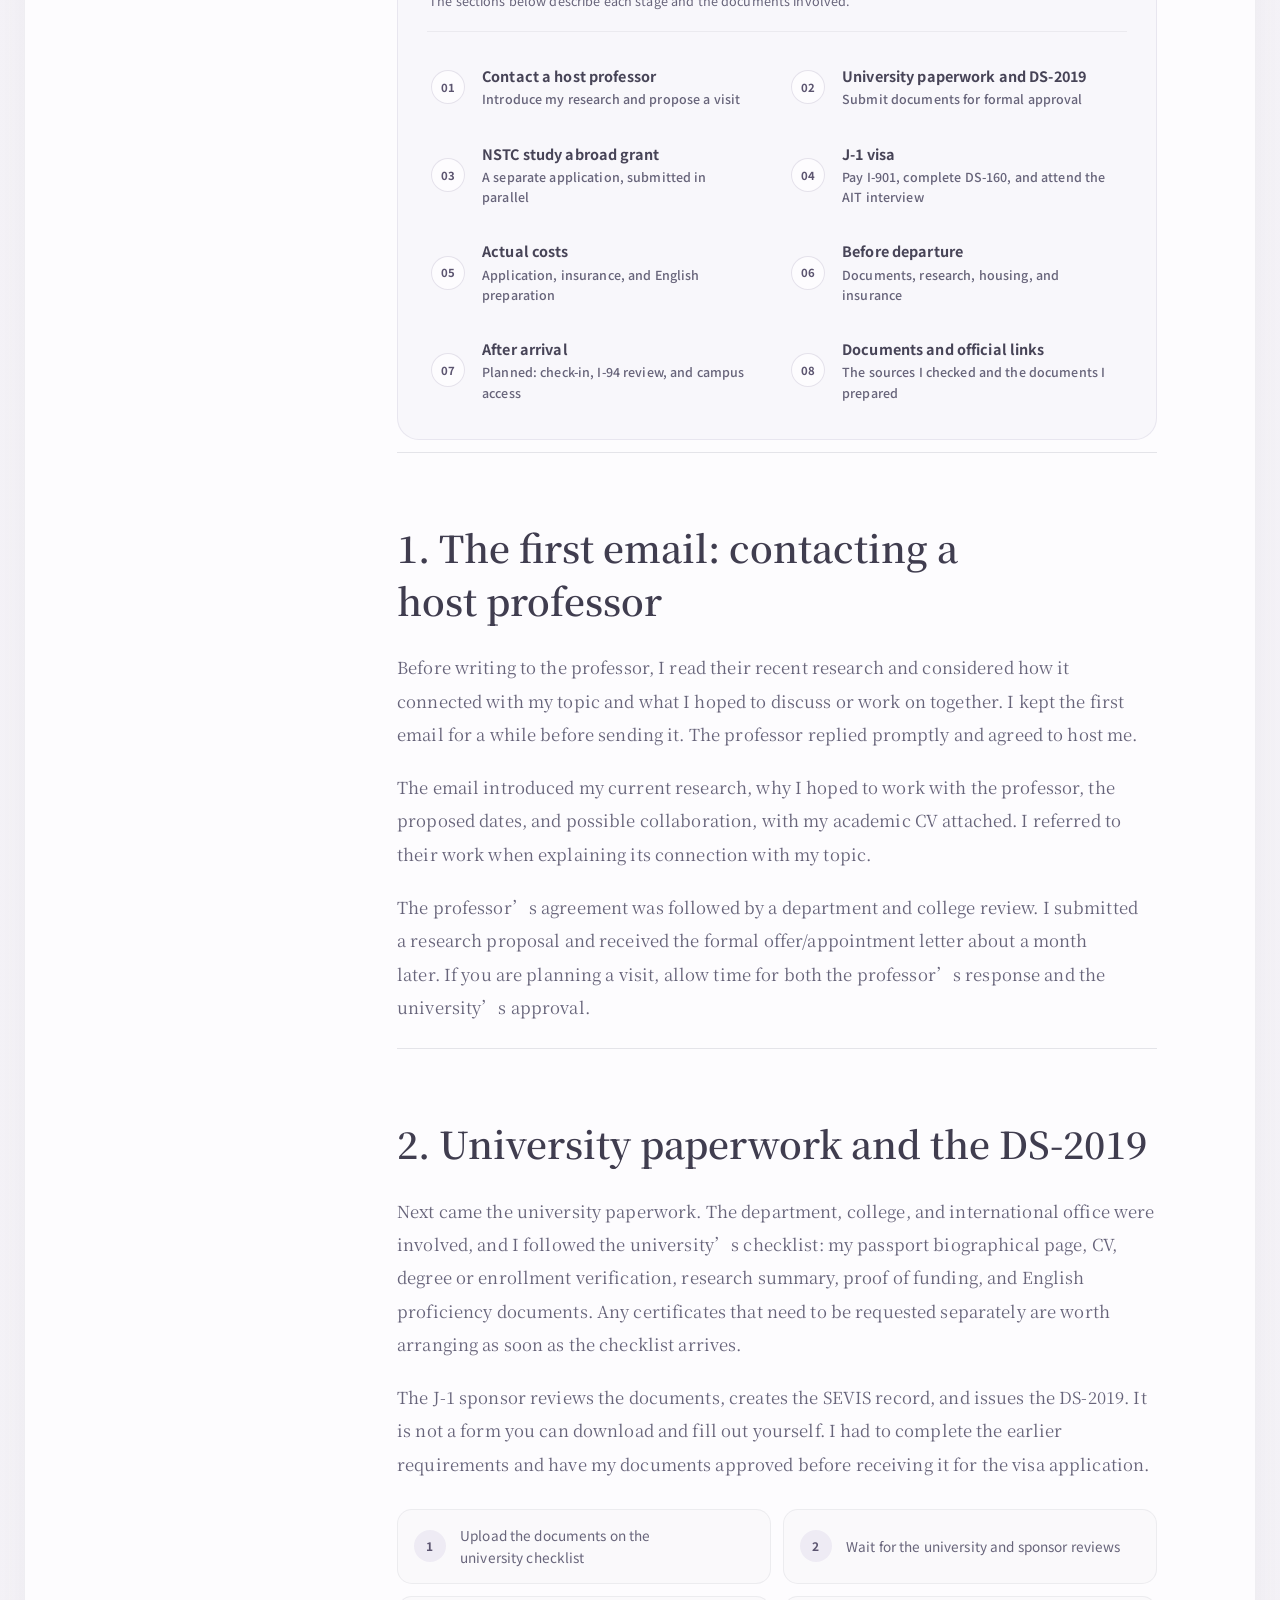
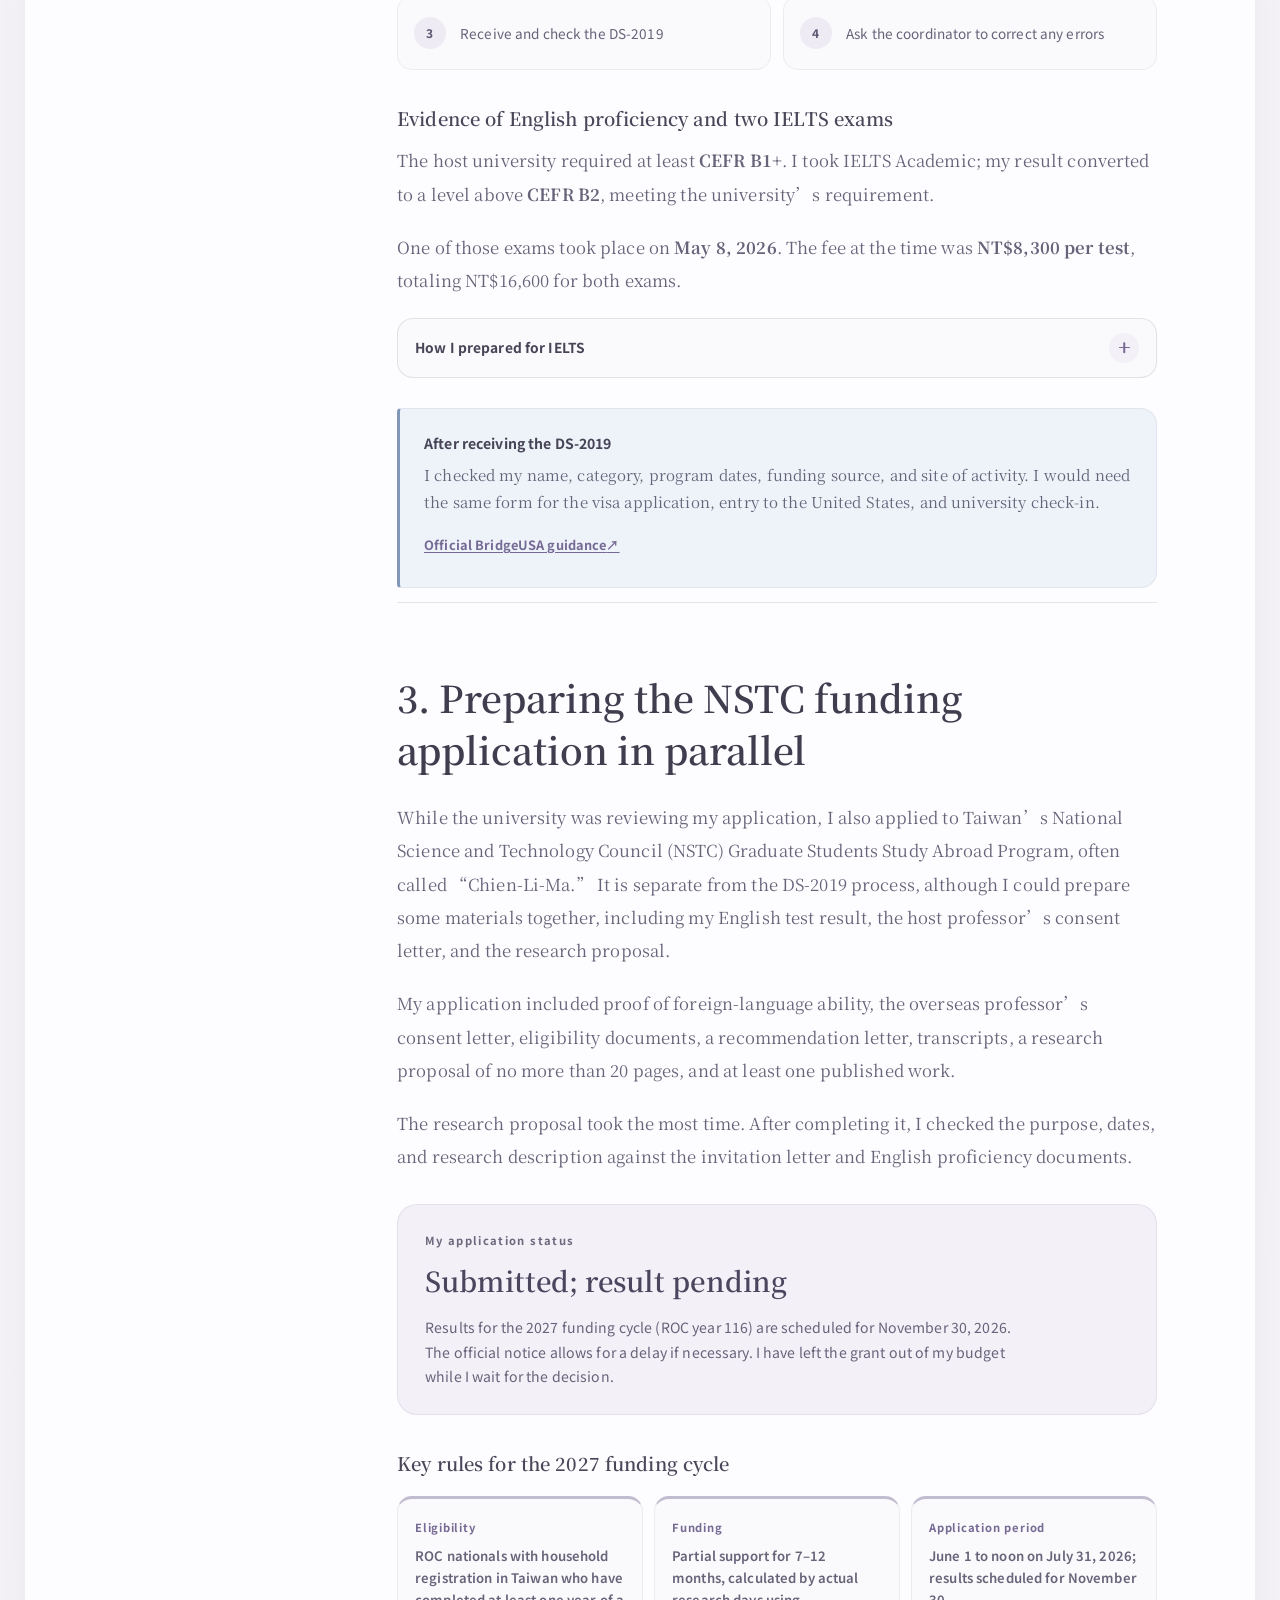
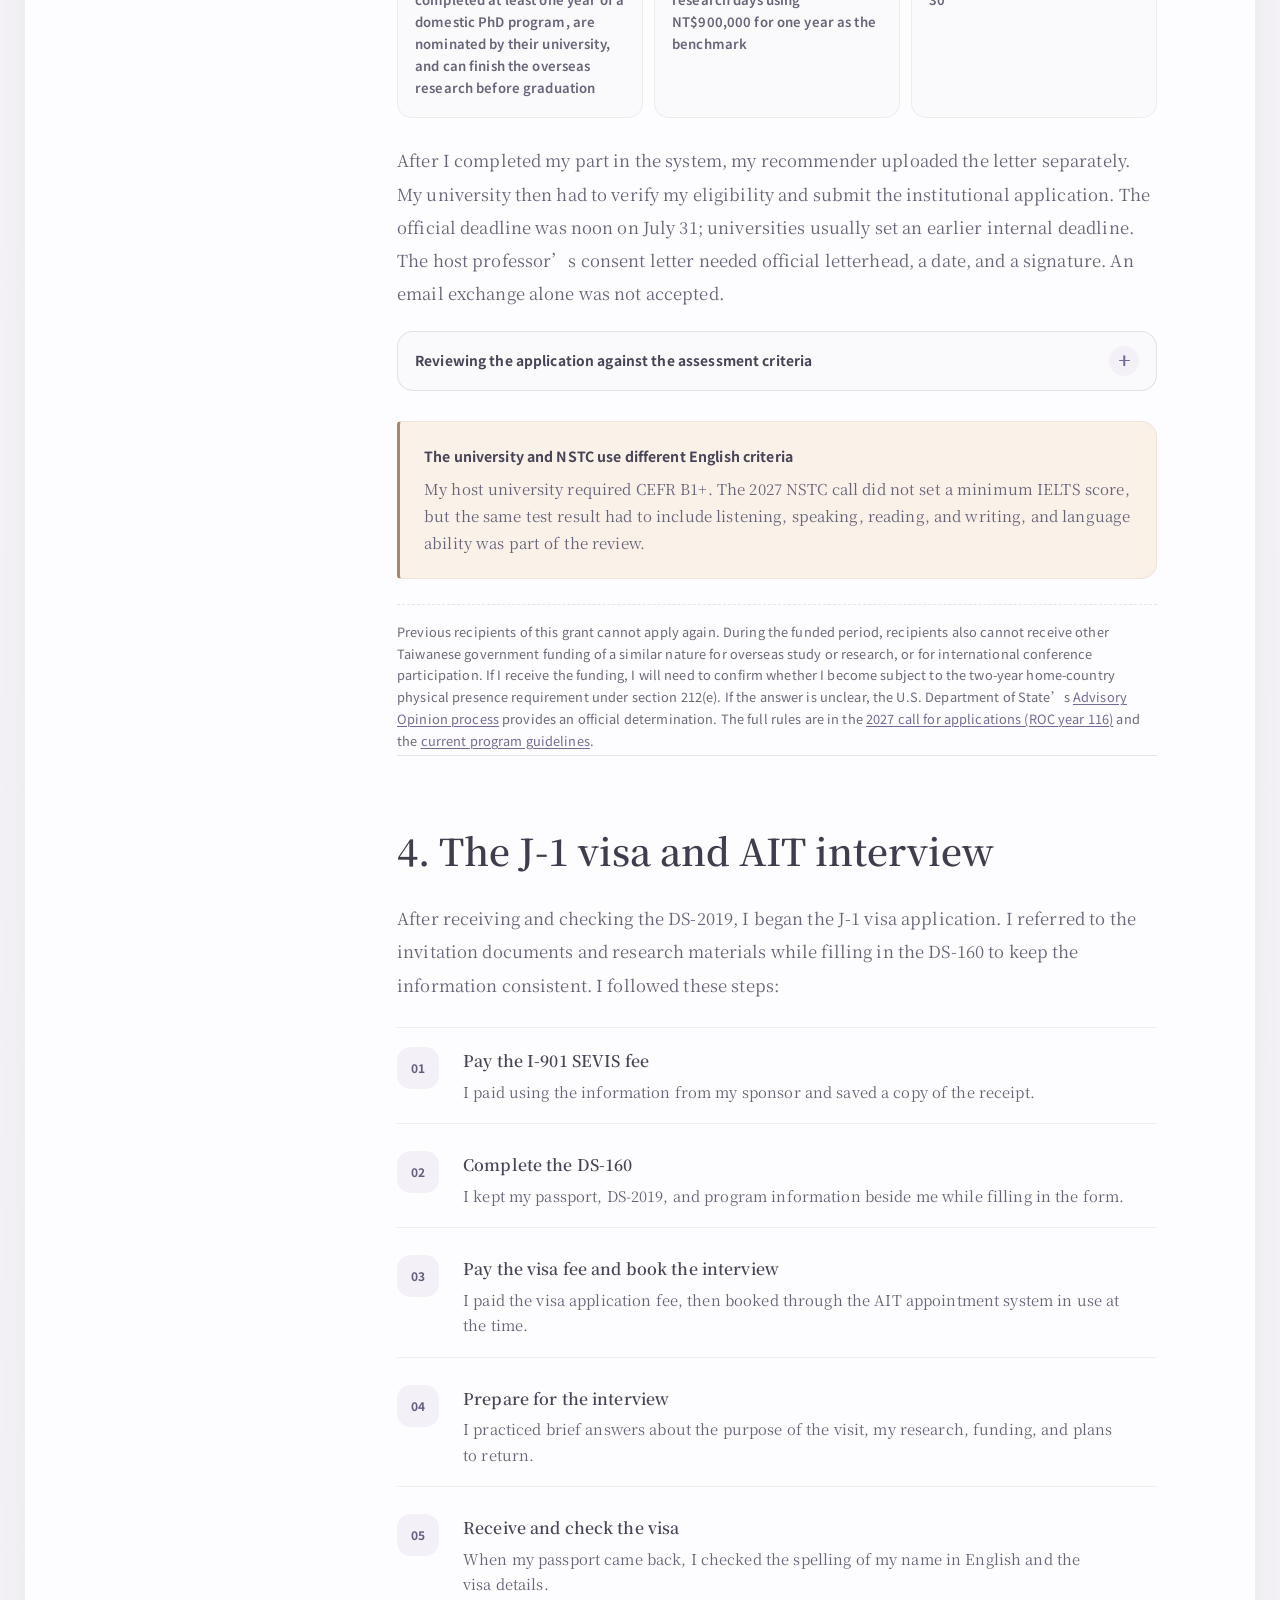
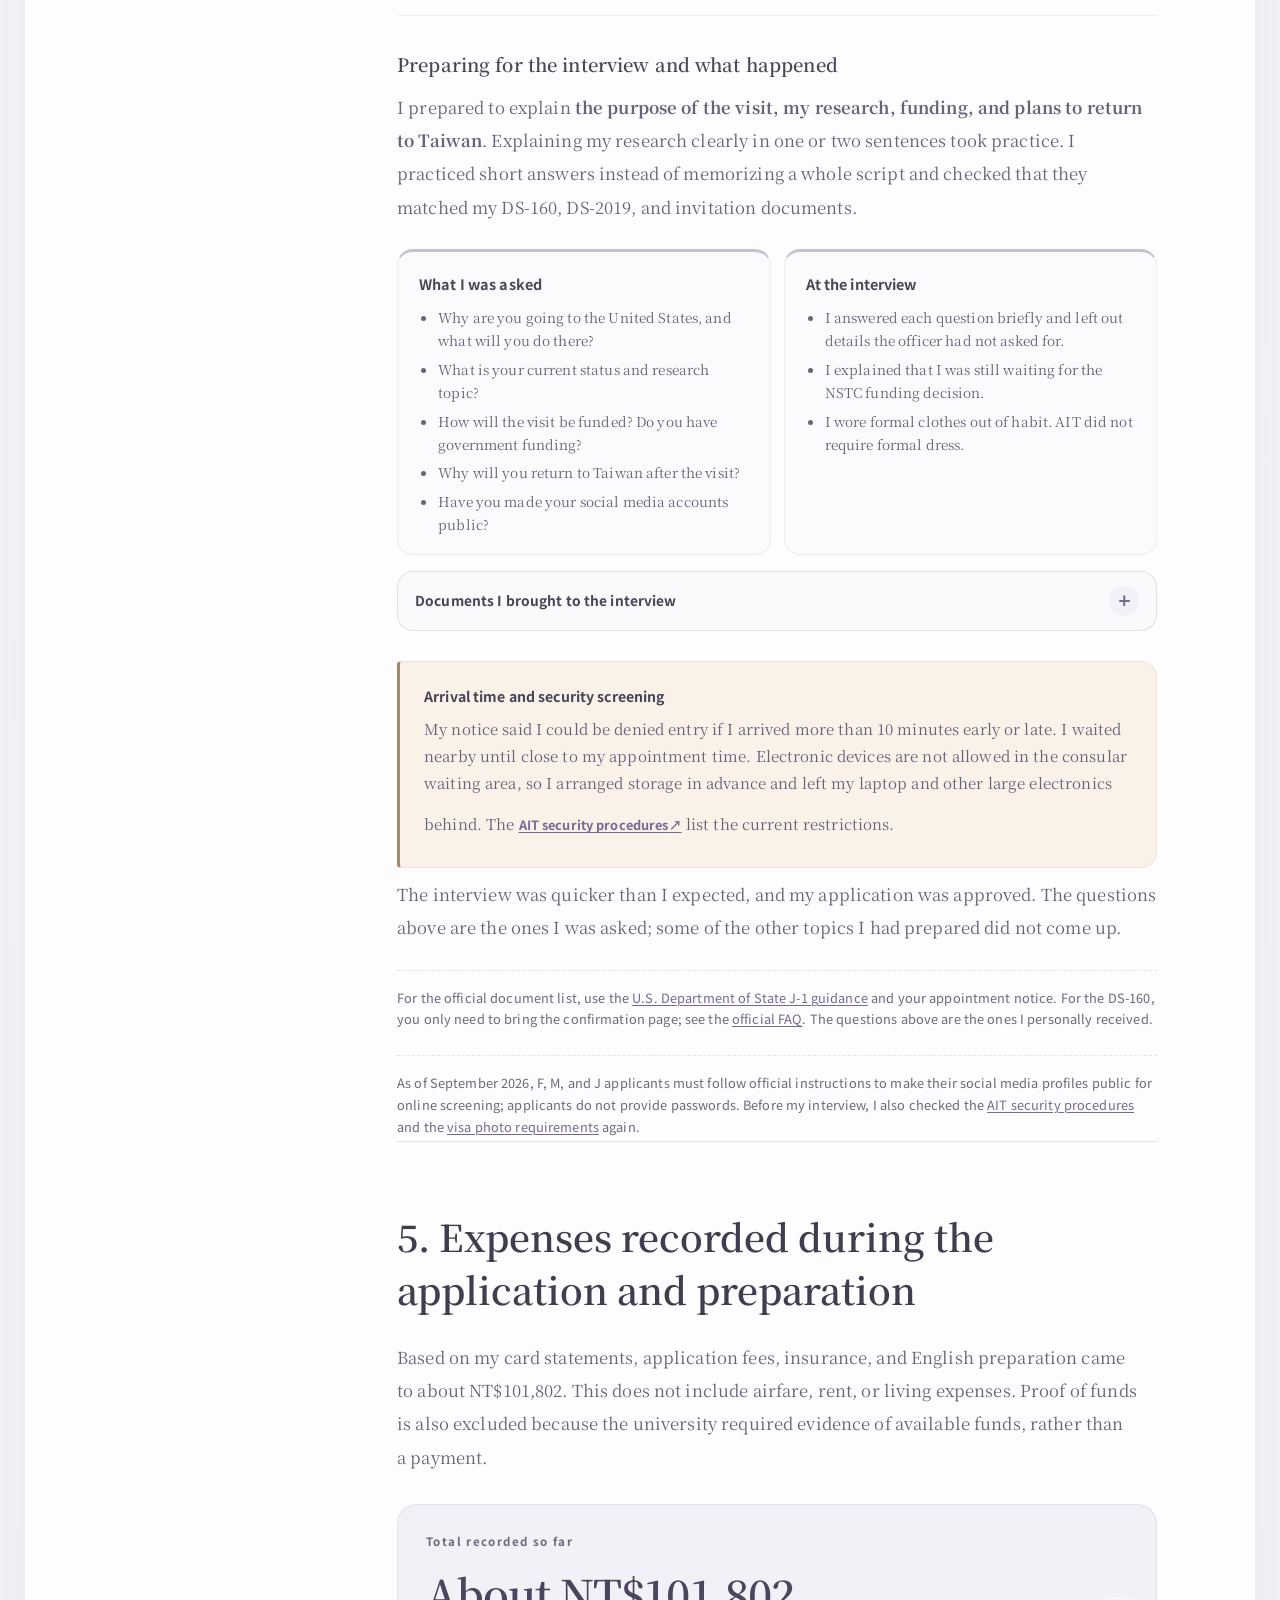
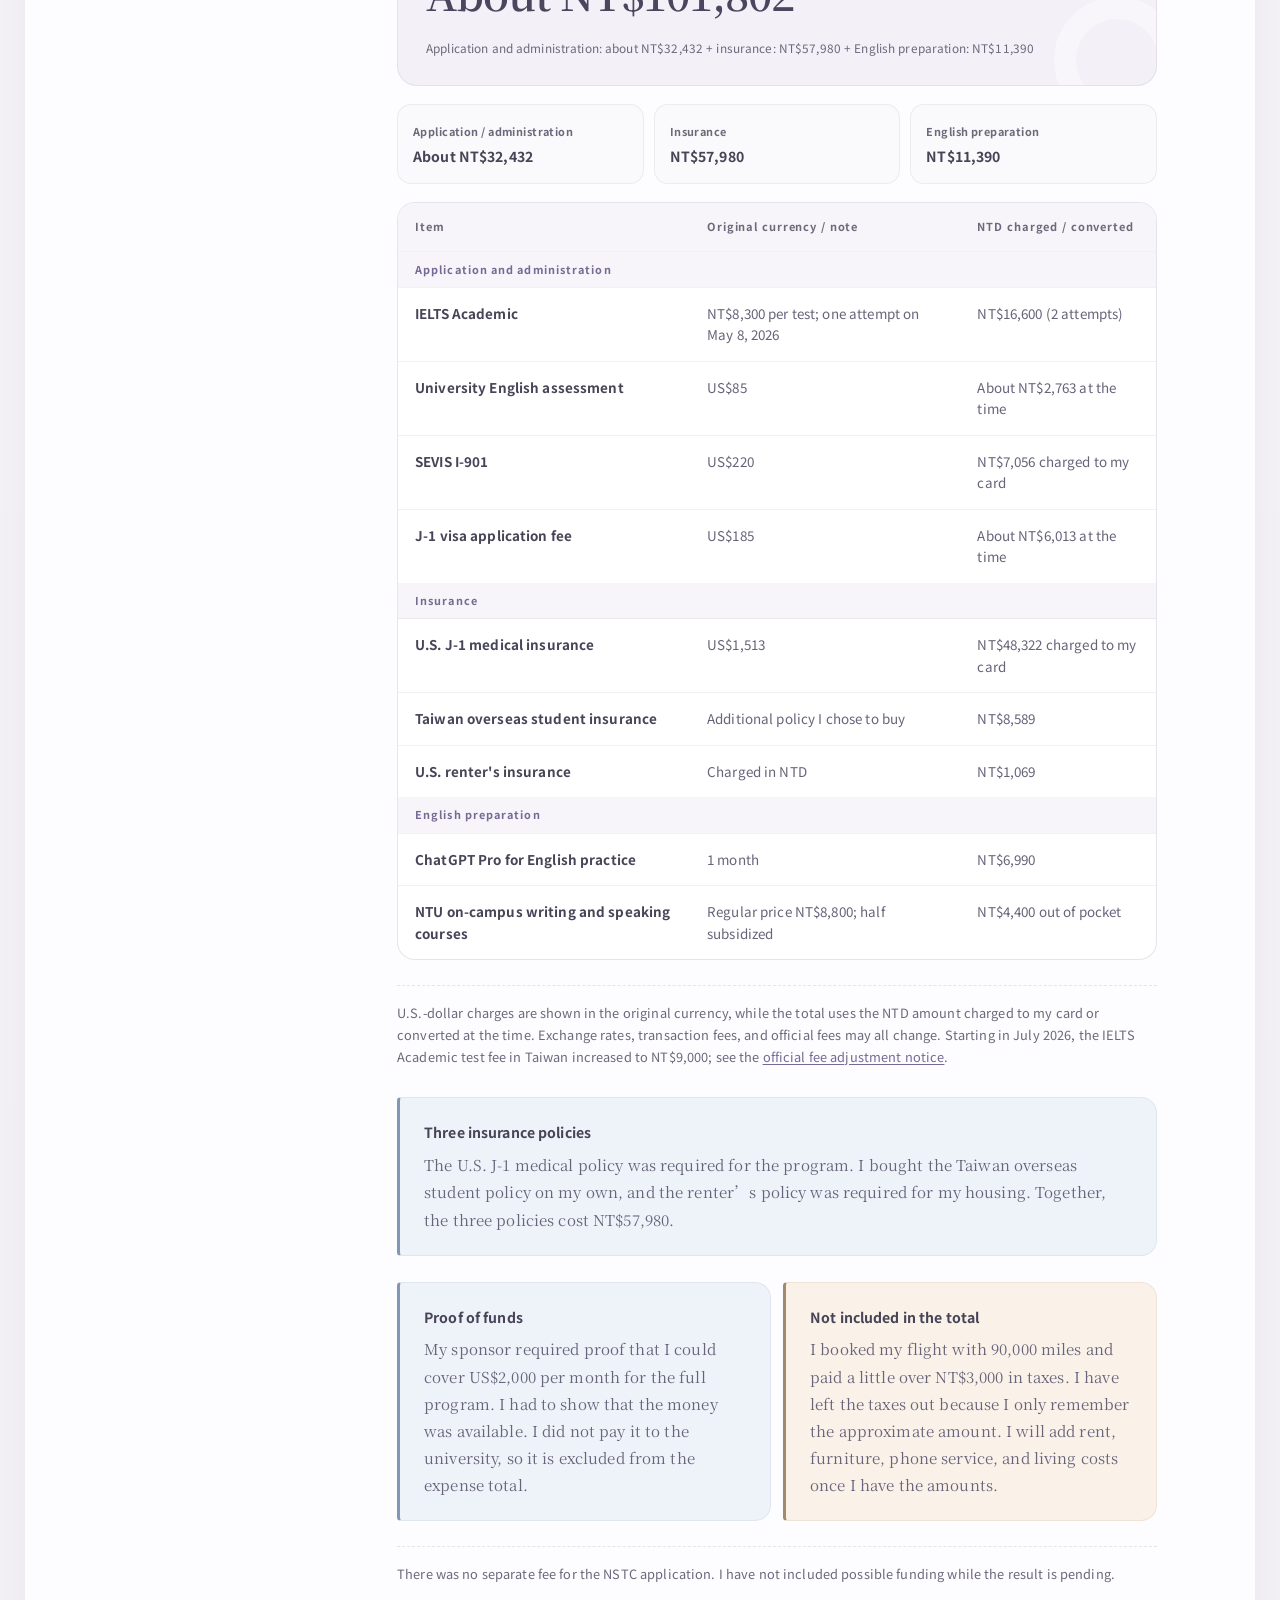
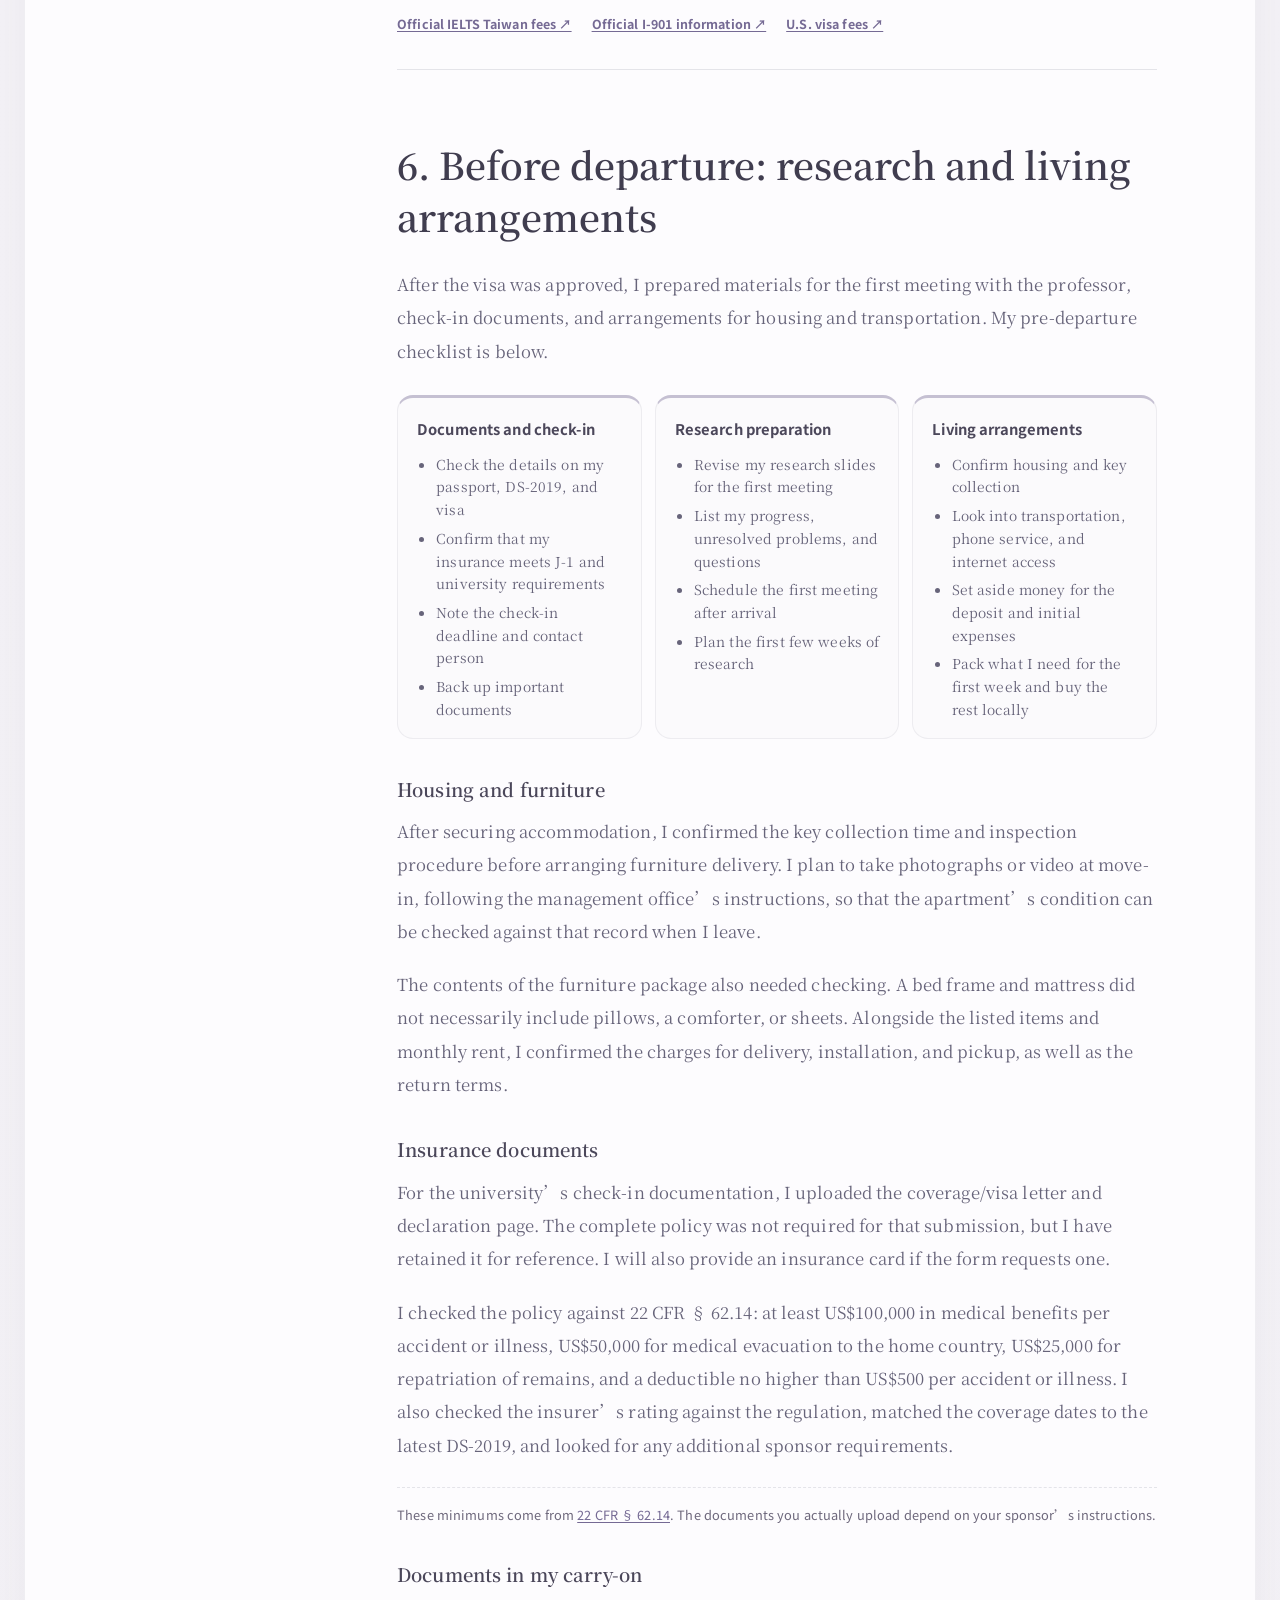
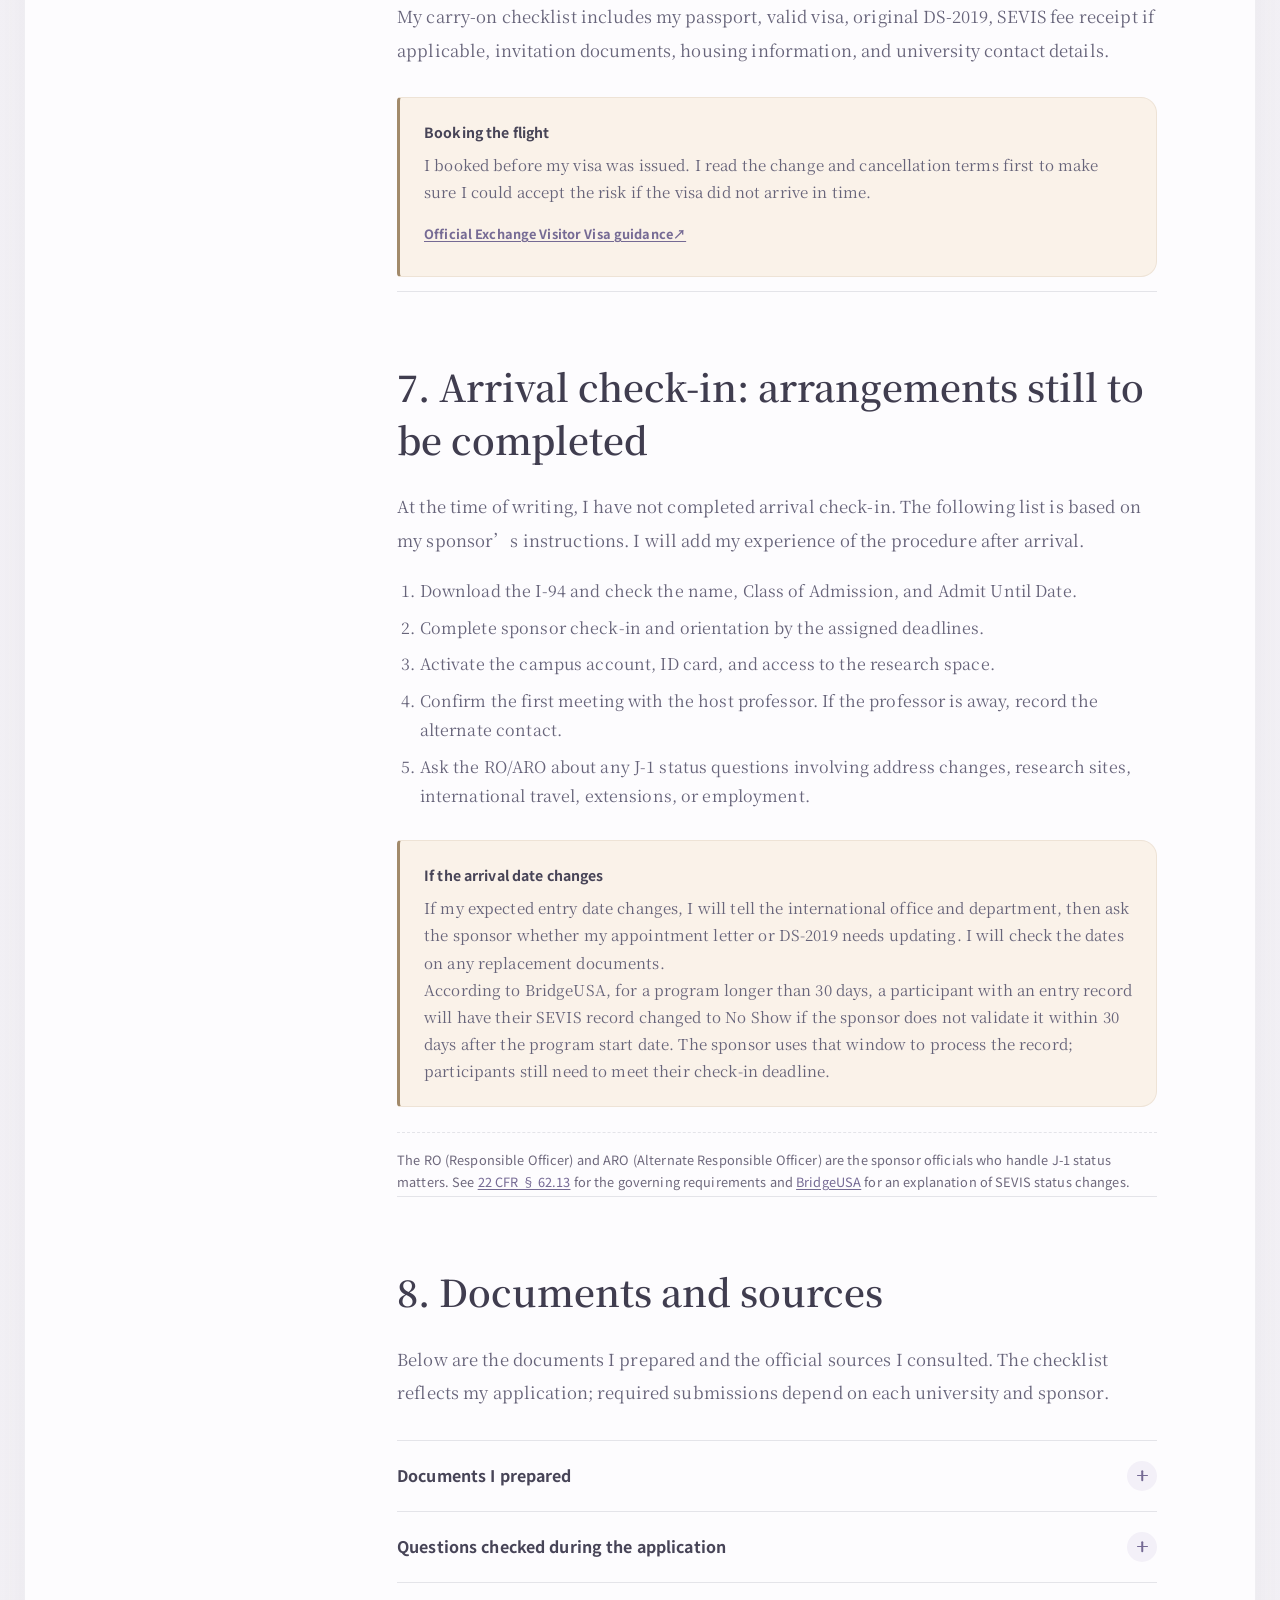
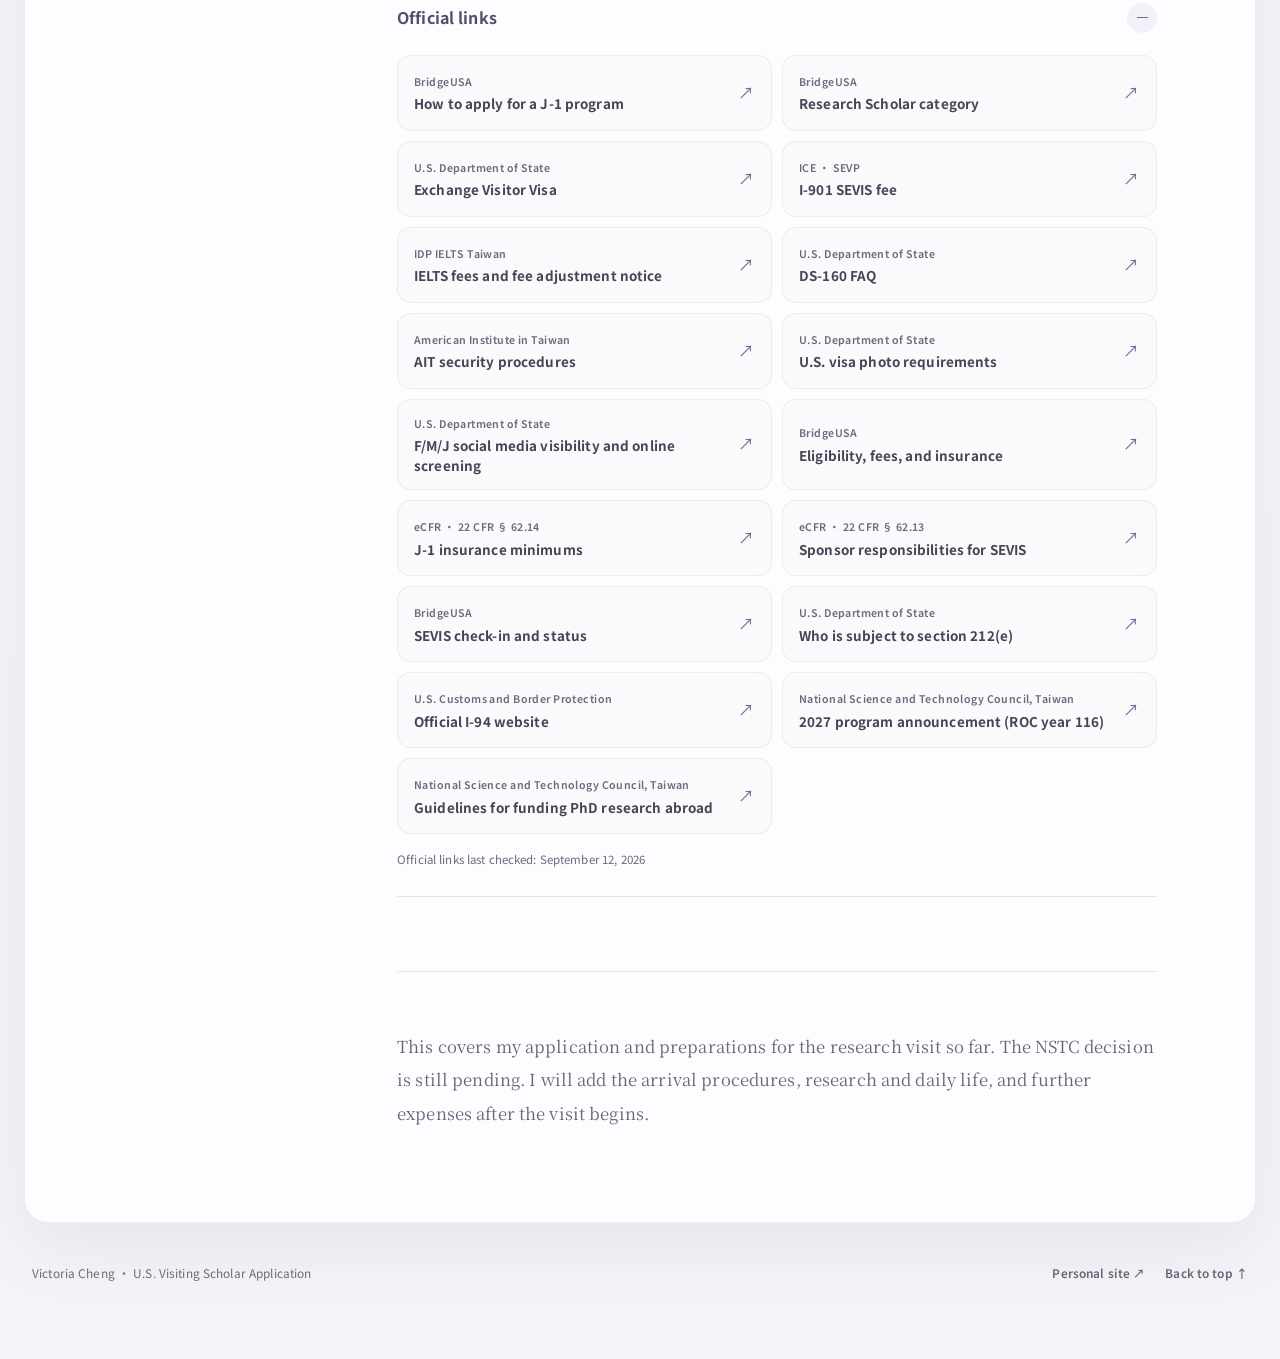
==== commit c7fe0d28: "Remove forced reactions and repetitive phrasing from bilingual guide" ====
--- a/en/index.html
+++ b/en/index.html
@@ -97,15 +97,15 @@
           <div class="article-body">
             <section class="article-section intro" id="intro" aria-labelledby="intro-title">
               <h2 id="intro-title">Introduction</h2>
-              <p>Hi, I’m Vivi (Victoria), a PhD student in management. After writing about my PhD applications, I wanted to share another part of the journey: preparing for a research visit to the United States. At the time of this account, I have completed my J-1 interview and am getting ready to leave. Here is what I have done so far, including the paperwork and costs.</p>
-              <p>I found plenty of accounts of the J-1 visa process. What was harder to figure out was what happened after a professor agreed to host me. Which university approvals did I need? What counted as evidence of English proficiency? When would the DS-2019 arrive? Working through the application helped me understand what each stage involved.</p>
+              <p>Hi everyone, I’m Victoria. This is an account of my application and preparations for a research visit to the United States, including contacting a professor, university approval, English tests, the NSTC grant application, the J-1 interview, and expenses. At the time of writing, I have completed the interview and am preparing to leave.</p>
+              <p>I found more personal accounts of the J-1 visa process than of the university procedures that follow a professor’s agreement to host a visitor. I learned about the required approvals, English proficiency assessment, and documents needed for the DS-2019 as I went through the application.</p>
               <p>I’ve arranged this account in the order I worked through it: contacting the professor, university approval, the NSTC grant, the visa interview, and expenses. These are my own experiences, so please check your university’s requirements too. I am still waiting for the grant decision and have not completed arrival check-in; those sections describe my preparations so far.</p>
 
               <nav class="journey-map" aria-labelledby="journey-kicker journey-title">
                 <div class="journey-map__head">
                   <p class="journey-map__kicker" id="journey-kicker">At a glance</p>
-                  <h3 id="journey-title">What did the application involve?</h3>
-                  <p>You can also jump straight to the interview or the costs.</p>
+                  <h3 id="journey-title">Application and preparation sequence</h3>
+                  <p>The sections below describe each stage and the documents involved.</p>
                 </div>
                 <ol class="journey-flow" role="list">
                   <li>
@@ -162,14 +162,14 @@
 
             <section class="article-section" id="host" aria-labelledby="host-title">
               <h2 id="host-title">1. The first email: contacting a host professor</h2>
-              <p>Before writing to the professor, I read their recent research and thought about how it connected with my own topic. I sat on that first email for a while before sending it. The professor replied quickly and agreed to host me. I was so happy to receive that reply!</p>
-              <p>I kept the email fairly short: what I was researching, why I hoped to learn from this professor, when I wanted to visit, and what we might work on together. I also attached my academic CV. Reading their work first helped me explain what I wanted to discuss and why the visit mattered to my research.</p>
+              <p>Before writing to the professor, I read their recent research and considered how it connected with my topic and what I hoped to discuss or work on together. I kept the first email for a while before sending it. The professor replied promptly and agreed to host me.</p>
+              <p>The email introduced my current research, why I hoped to work with the professor, the proposed dates, and possible collaboration, with my academic CV attached. I referred to their work when explaining its connection with my topic.</p>
               <p>The professor’s agreement was followed by a department and college review. I submitted a research proposal and received the formal offer/appointment letter about a month later. If you are planning a visit, allow time for both the professor’s response and the university’s approval.</p>
             </section>
 
             <section class="article-section" id="school" aria-labelledby="school-title">
               <h2 id="school-title">2. University paperwork and the DS-2019</h2>
-              <p>Next came the university paperwork. The department, college, and international office were involved, and I followed the university’s checklist: my passport biographical page, CV, degree or enrollment verification, research summary, proof of funding, and English proficiency documents. It helps to check early which documents you already have and which you need to request.</p>
+              <p>Next came the university paperwork. The department, college, and international office were involved, and I followed the university’s checklist: my passport biographical page, CV, degree or enrollment verification, research summary, proof of funding, and English proficiency documents. Any certificates that need to be requested separately are worth arranging as soon as the checklist arrives.</p>
               <p>The J-1 sponsor reviews the documents, creates the SEVIS record, and issues the DS-2019. It is not a form you can download and fill out yourself. I had to complete the earlier requirements and have my documents approved before receiving it for the visa application.</p>
               <div class="steps">
                 <div><span>1</span><p>Upload the documents on the university checklist</p></div>
@@ -202,7 +202,7 @@
               <h2 id="nstc-title">3. Preparing the NSTC funding application in parallel</h2>
               <p>While the university was reviewing my application, I also applied to Taiwan’s National Science and Technology Council (NSTC) Graduate Students Study Abroad Program, often called “Chien-Li-Ma.” It is separate from the DS-2019 process, although I could prepare some materials together, including my English test result, the host professor’s consent letter, and the research proposal.</p>
               <p>My application included proof of foreign-language ability, the overseas professor’s consent letter, eligibility documents, a recommendation letter, transcripts, a research proposal of no more than 20 pages, and at least one published work.</p>
-              <p>The research proposal took the most time. Once it was finished, I read it alongside the invitation letter and English proficiency documents to check the purpose, dates, and research description. The documents were going to different places, but they all needed to describe the same visit accurately.</p>
+              <p>The research proposal took the most time. After completing it, I checked the purpose, dates, and research description against the invitation letter and English proficiency documents.</p>
 
               <aside class="grant-status" aria-label="NSTC application status">
                 <span>My application status</span>
@@ -234,7 +234,7 @@
 
             <section class="article-section" id="visa" aria-labelledby="visa-title">
               <h2 id="visa-title">4. The J-1 visa and AIT interview</h2>
-              <p>Once I had received and checked my DS-2019, I moved on to the J-1 visa application. I kept the invitation documents and research information beside me while completing the DS-160. Going over them again also helped me prepare for the interview. Here is the order I followed:</p>
+              <p>After receiving and checking the DS-2019, I began the J-1 visa application. I referred to the invitation documents and research materials while filling in the DS-160 to keep the information consistent. I followed these steps:</p>
               <ol class="number-list">
                 <li><span>01</span><div><strong>Pay the I-901 SEVIS fee</strong><p>I paid using the information from my sponsor and saved a copy of the receipt.</p></div></li>
                 <li><span>02</span><div><strong>Complete the DS-160</strong><p>I kept my passport, DS-2019, and program information beside me while filling in the form.</p></div></li>
@@ -282,14 +282,14 @@
                 <p>My notice said I could be denied entry if I arrived more than 10 minutes early or late. I waited nearby until close to my appointment time. Electronic devices are not allowed in the consular waiting area, so I arranged storage in advance and left my laptop and other large electronics behind. The <a href="https://www.ait.org.tw/security-procedures/" target="_blank" rel="noopener noreferrer">AIT security procedures <span aria-hidden="true">↗</span></a> list the current restrictions.</p>
               </aside>
 
-              <p>The interview was quicker than I expected, and my application was approved. I was not asked about everything I had prepared, but knowing my research and funding arrangements helped me answer with more confidence. These were my questions and experience; your answers should reflect your own application.</p>
+              <p>The interview was quicker than I expected, and my application was approved. The questions above are the ones I was asked; some of the other topics I had prepared did not come up.</p>
               <p class="source-line">For the official document list, use the <a href="https://travel.state.gov/content/travel/en/us-visas/study/exchange.html" target="_blank" rel="noopener noreferrer">U.S. Department of State J-1 guidance</a> and your appointment notice. For the DS-160, you only need to bring the confirmation page; see the <a href="https://travel.state.gov/content/travel/en/us-visas/visa-information-resources/forms/ds-160-online-nonimmigrant-visa-application/ds-160-faqs.html" target="_blank" rel="noopener noreferrer">official FAQ</a>. The questions above are the ones I personally received.</p>
               <p class="source-line">As of September 2026, F, M, and J applicants must follow official instructions to make their social media profiles public for online screening; applicants do not provide passwords. Before my interview, I also checked the <a href="https://www.ait.org.tw/security-procedures/" target="_blank" rel="noopener noreferrer">AIT security procedures</a> and the <a href="https://travel.state.gov/content/travel/en/us-visas/visa-information-resources/photos.html" target="_blank" rel="noopener noreferrer">visa photo requirements</a> again.</p>
             </section>
 
             <section class="article-section" id="costs" aria-labelledby="costs-title">
               <h2 id="costs-title">5. Expenses recorded during the application and preparation</h2>
-              <p>You may also be wondering how much all of this cost. After checking my card statements, I recorded about NT$101,802 for applications, insurance, and English preparation. This excludes airfare, rent, and living expenses. Proof of funds is also excluded: it is money I needed to show was available, rather than a payment. The figure below is therefore only part of the cost of the visit.</p>
+              <p>Based on my card statements, application fees, insurance, and English preparation came to about NT$101,802. This does not include airfare, rent, or living expenses. Proof of funds is also excluded because the university required evidence of available funds, rather than a payment.</p>
 
               <div class="cost-summary" aria-label="Current total spending">
                 <span>Total recorded so far</span>
@@ -353,7 +353,7 @@
 
             <section class="article-section" id="departure" aria-labelledby="departure-title">
               <h2 id="departure-title">6. Before departure: research and living arrangements</h2>
-              <p>After the visa was approved, I still had research and everyday arrangements to make: what to discuss with the professor at our first meeting, which documents to bring for check-in, and how to move into my accommodation. I divided my to-do list into the three groups below.</p>
+              <p>After the visa was approved, I prepared materials for the first meeting with the professor, check-in documents, and arrangements for housing and transportation. My pre-departure checklist is below.</p>
               <div class="prep-grid">
                 <section>
                   <h3>Documents and check-in</h3>
@@ -388,7 +388,7 @@
 
             <section class="article-section" id="arrival" aria-labelledby="arrival-title">
               <h2 id="arrival-title">7. Arrival check-in: arrangements still to be completed</h2>
-              <p>I’ll come back to this section after arrival! At the stage recorded here, I have not completed check-in. For now, this is my to-do list based on the sponsor’s instructions, which may also help you prepare.</p>
+              <p>At the time of writing, I have not completed arrival check-in. The following list is based on my sponsor’s instructions. I will add my experience of the procedure after arrival.</p>
               <ol>
                 <li>Download the I-94 and check the name, Class of Admission, and Admit Until Date.</li>
                 <li>Complete sponsor check-in and orientation by the assigned deadlines.</li>
@@ -406,7 +406,7 @@
 
             <section class="article-section" id="appendix" aria-labelledby="appendix-title">
               <h2 id="appendix-title">8. Documents and sources</h2>
-              <p>Finally, here are the documents I prepared and the official sources I consulted, collected in one place for reference. This checklist reflects my application; please follow your own university and sponsor’s instructions for what to submit.</p>
+              <p>Below are the documents I prepared and the official sources I consulted. The checklist reflects my application; required submissions depend on each university and sponsor.</p>
 
               <div class="accordion-list">
                 <details>
@@ -462,7 +462,7 @@
             </section>
 
             <div class="closing-note">
-              <p>This turned into a longer account than I planned! From the first email and two English tests to the interview paperwork, there was something new to figure out at every stage. I hope these notes save you some time searching for answers. I am still waiting for the NSTC decision and will write about check-in and life in the United States once I have experienced them. Thank you for reading, and I hope your application goes well!</p>
+              <p>This covers my application and preparations for the research visit so far. The NSTC decision is still pending. I will add the arrival procedures, research and daily life, and further expenses after the visit begins.</p>
             </div>
           </div>
         </div>
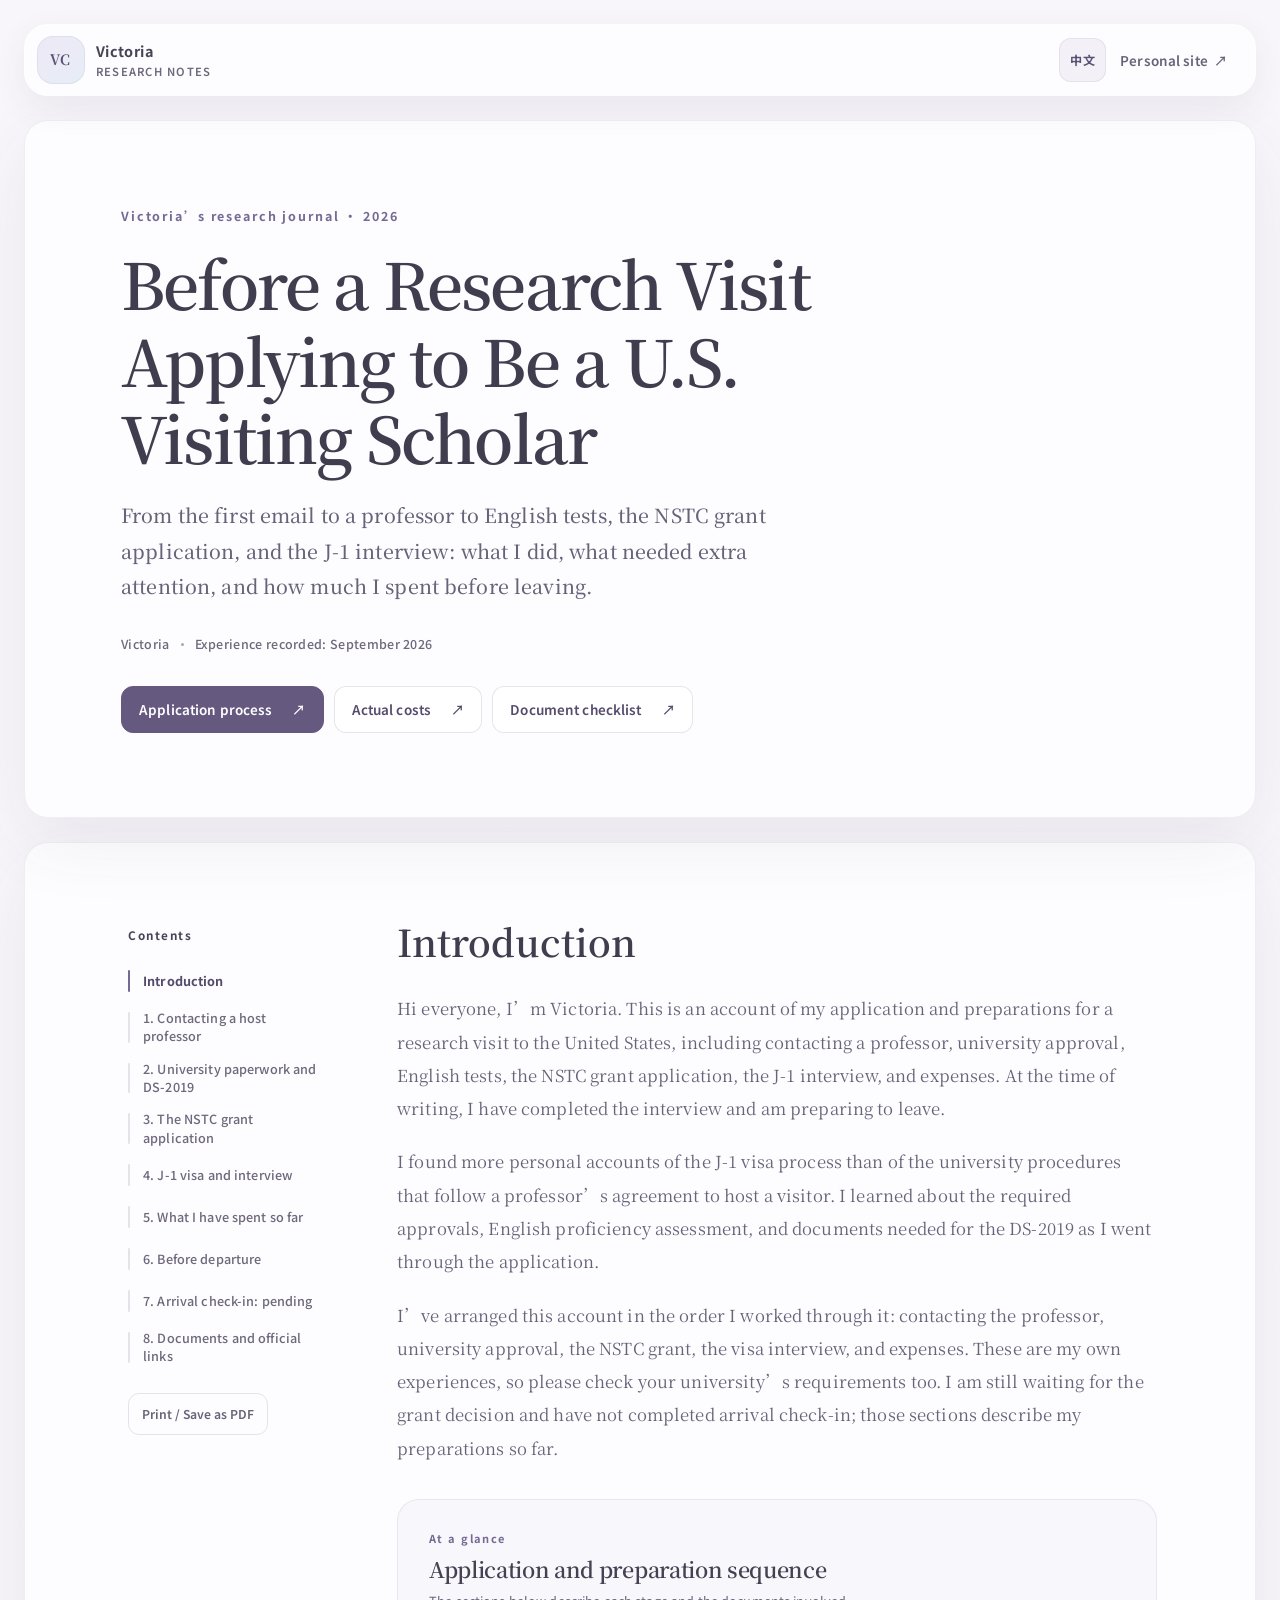
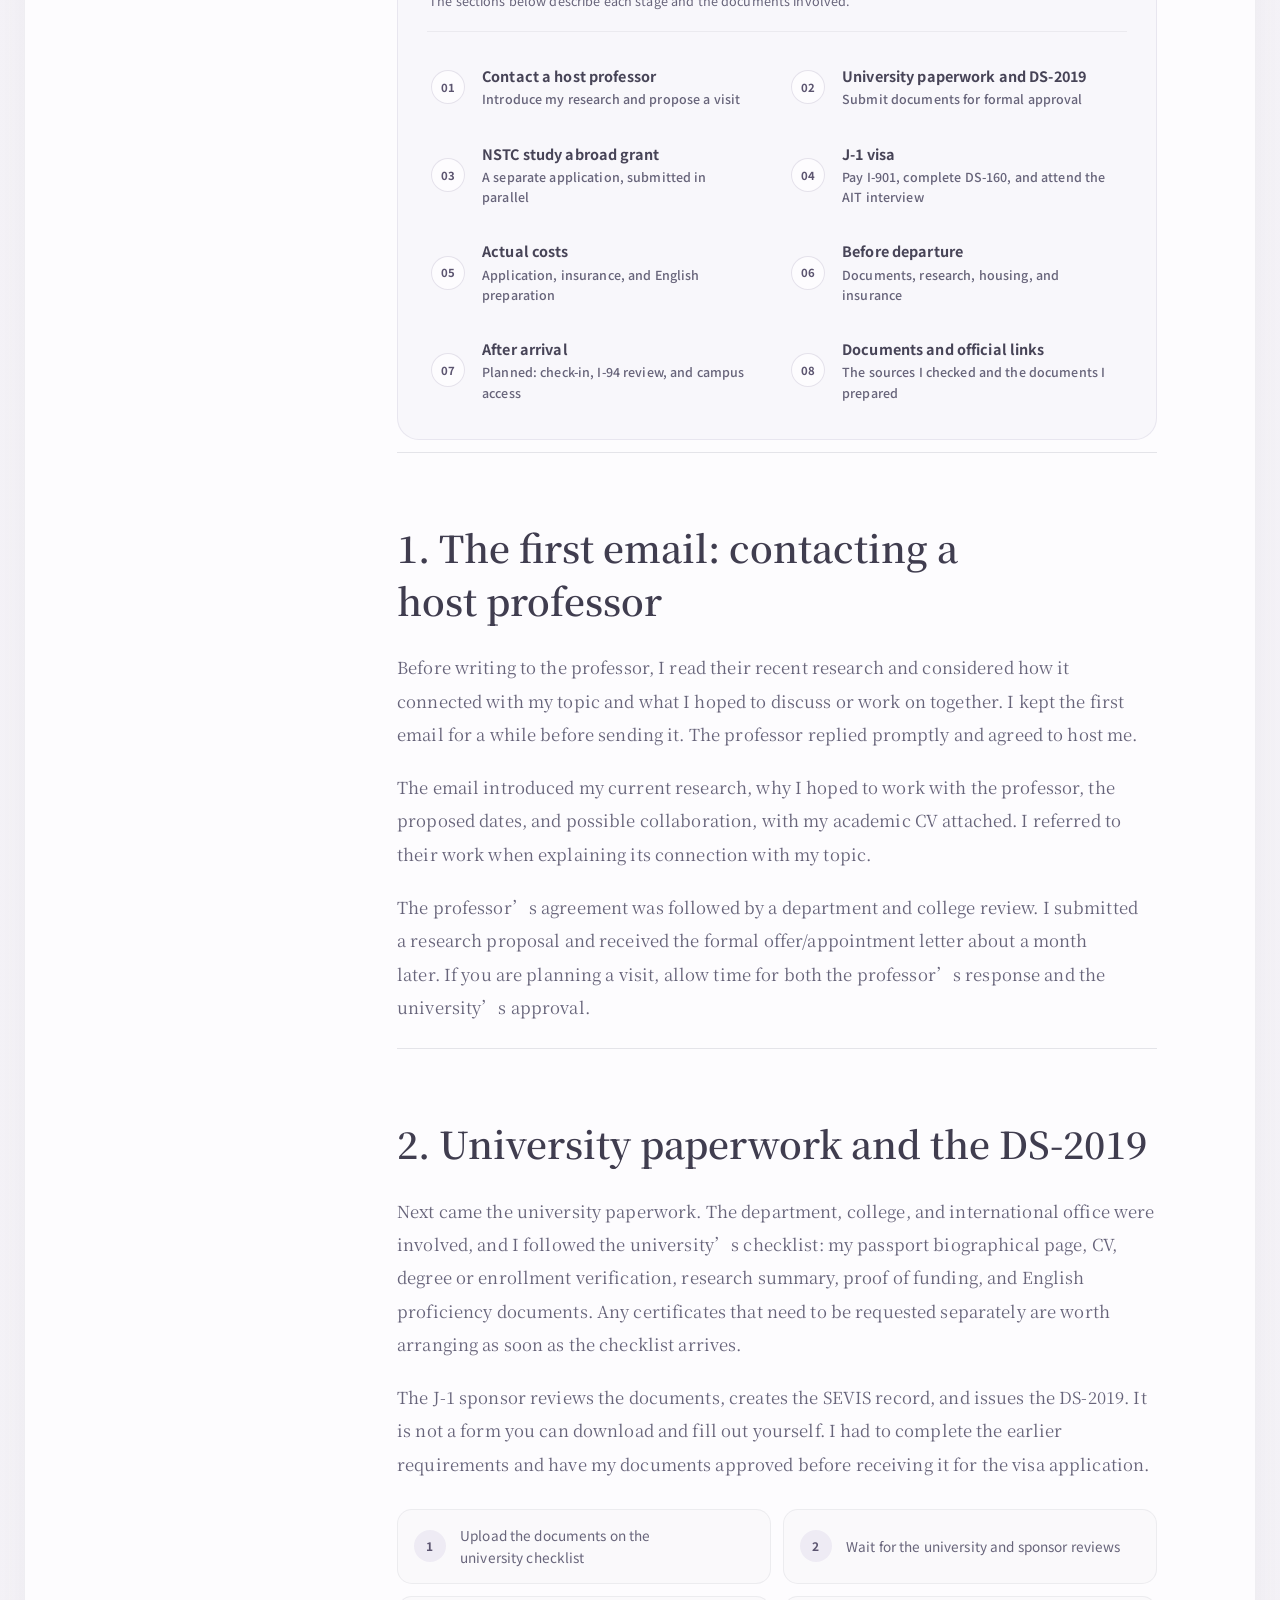
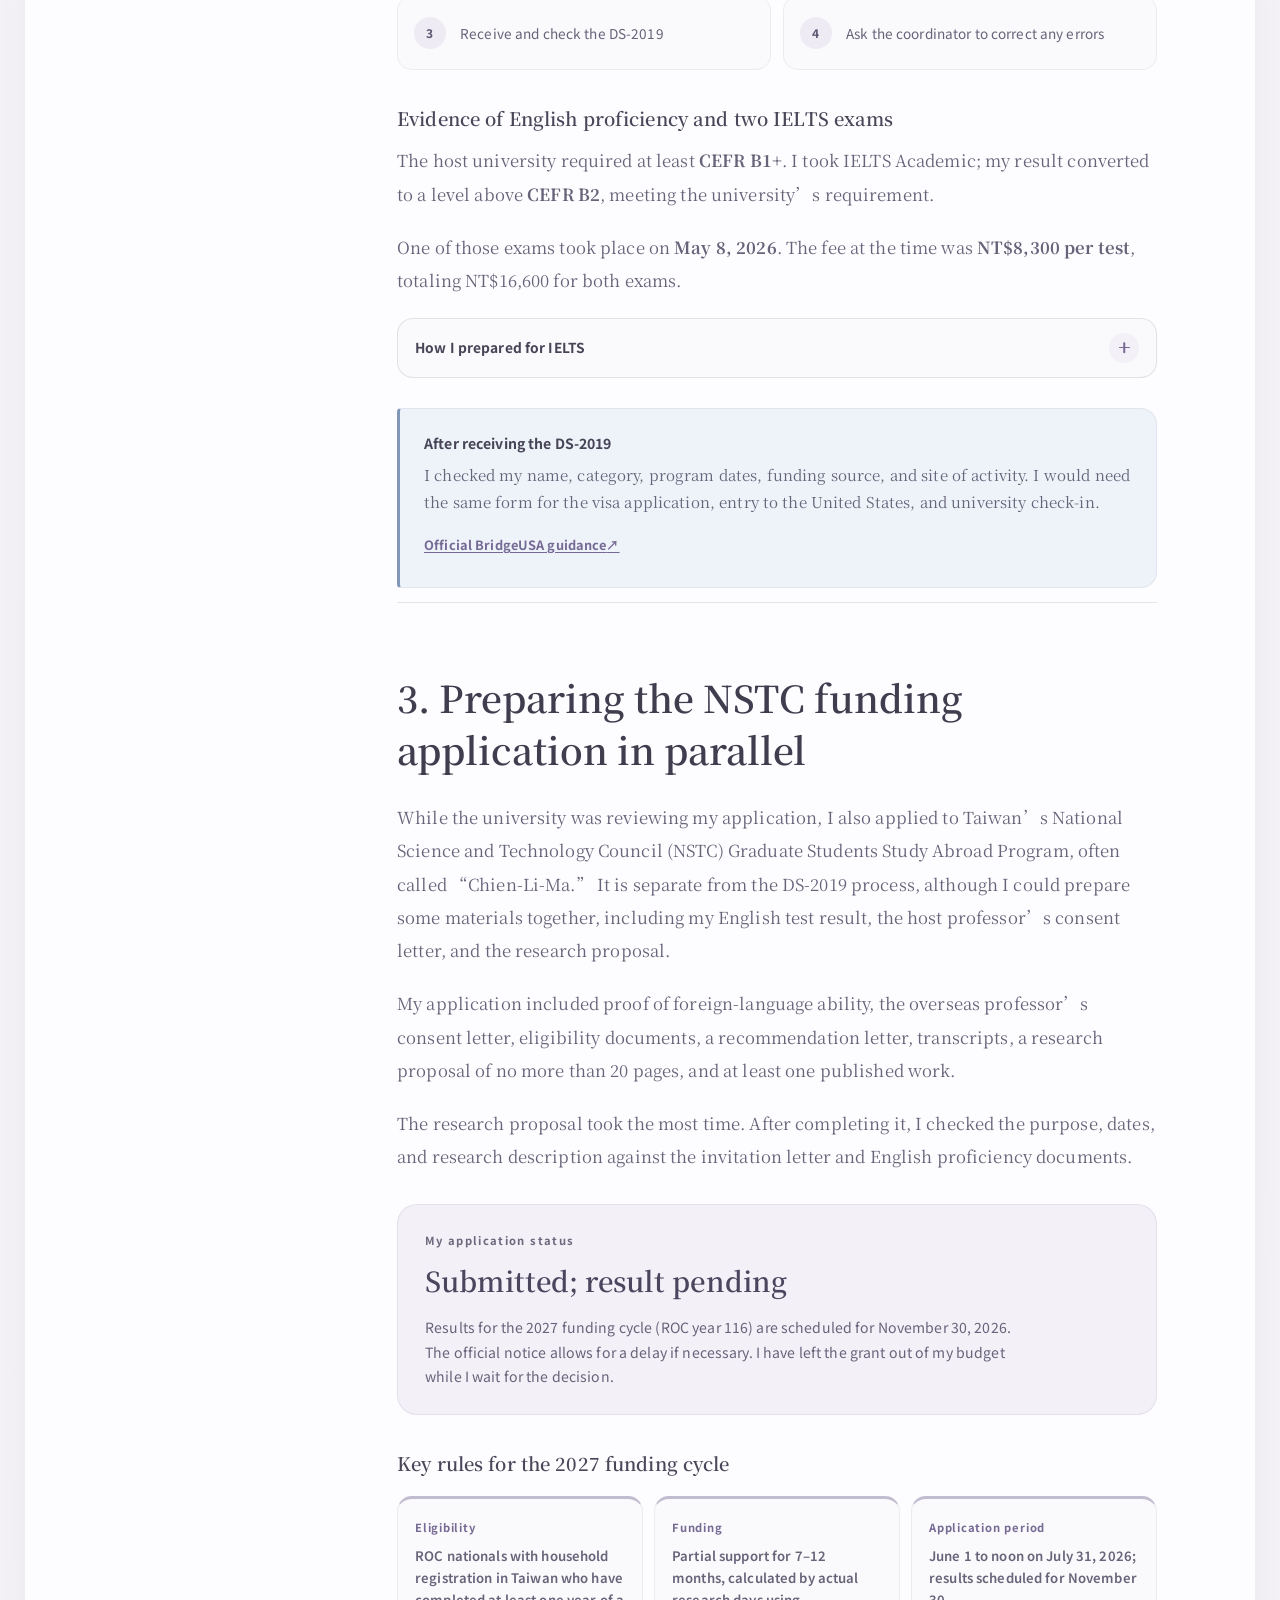
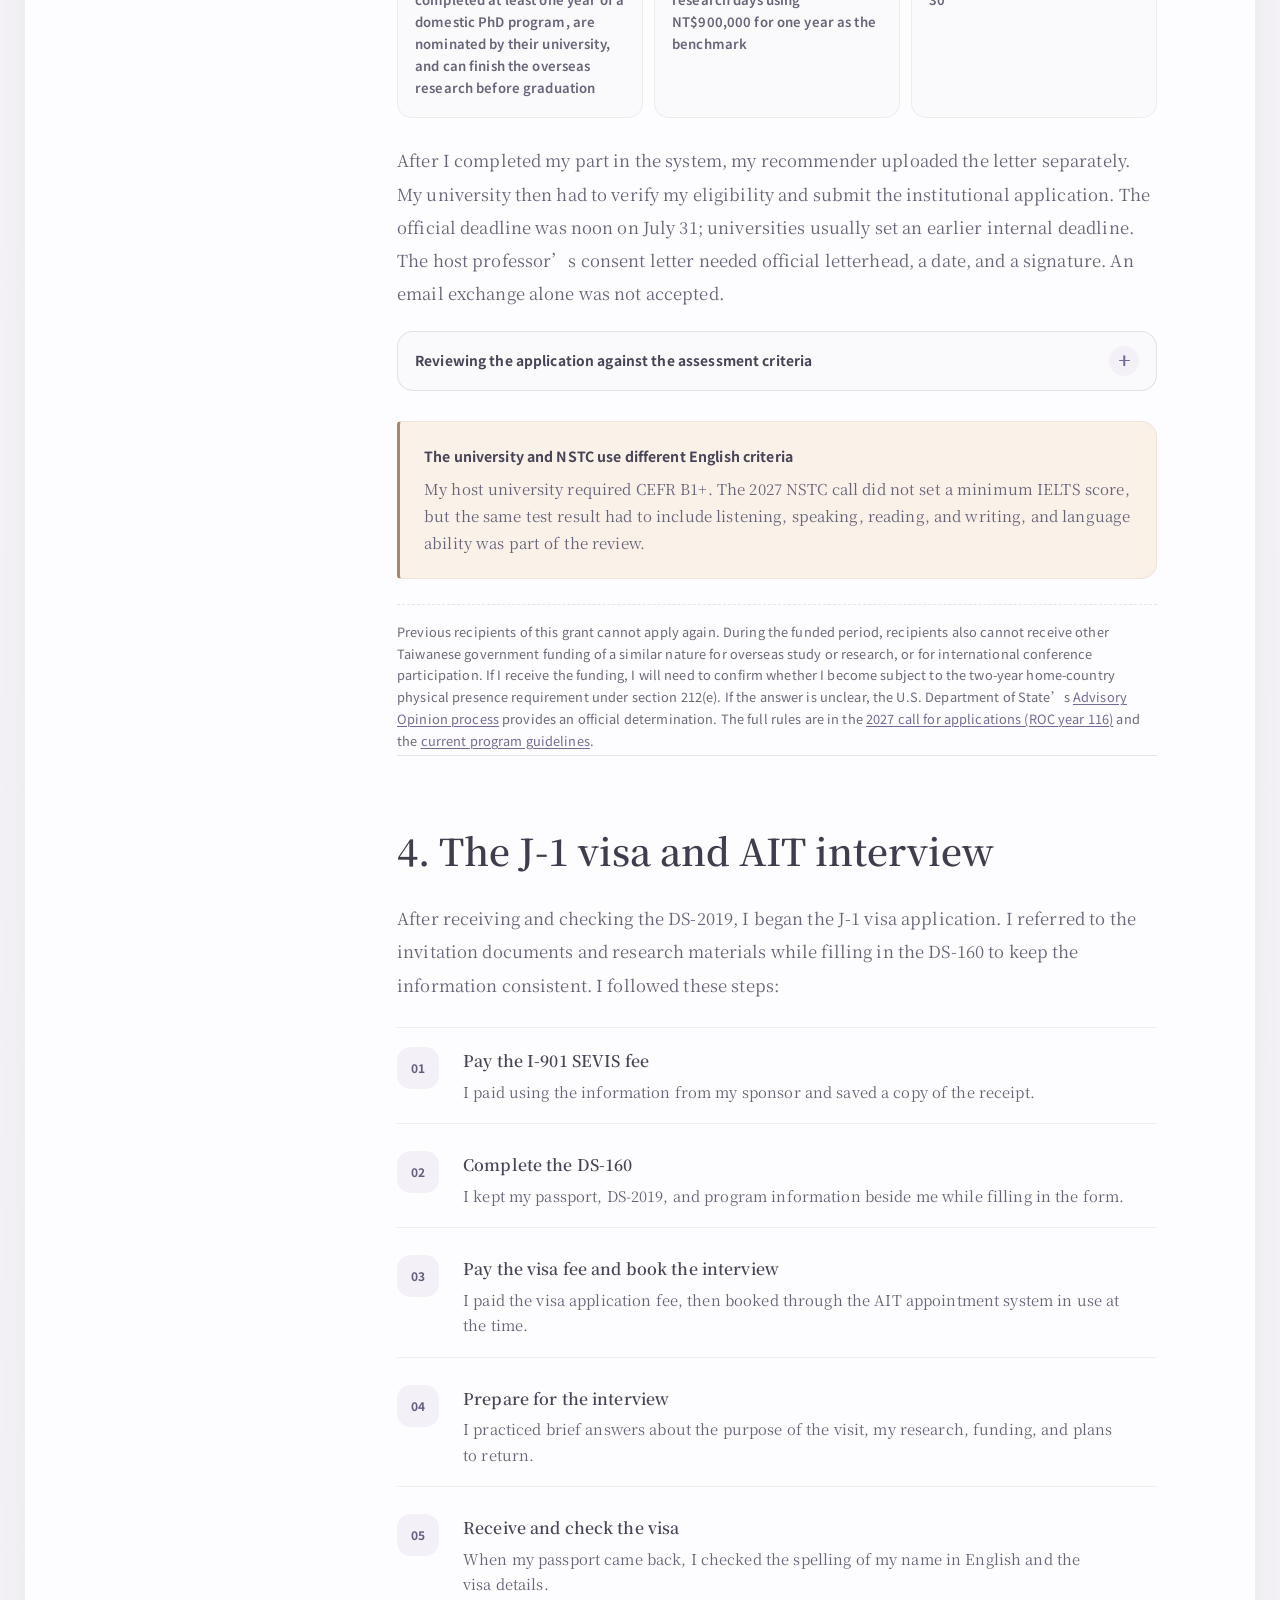
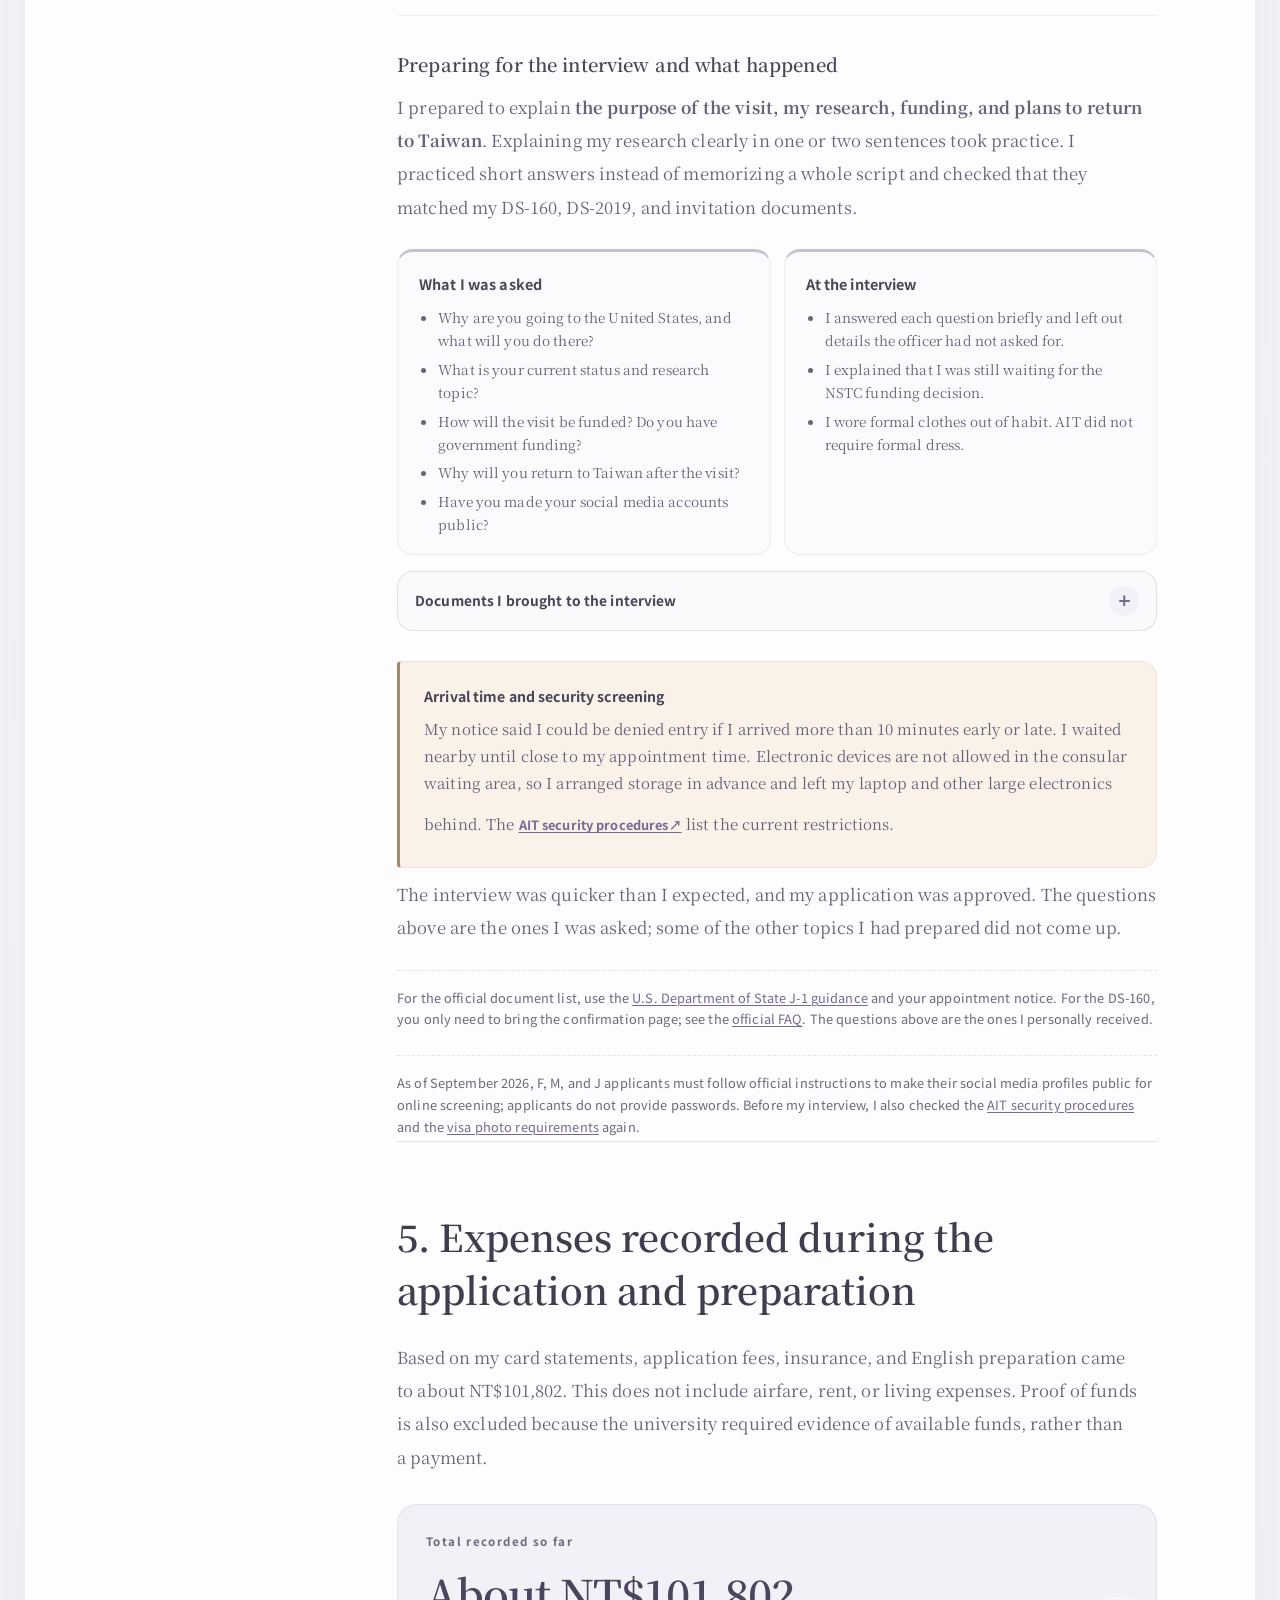
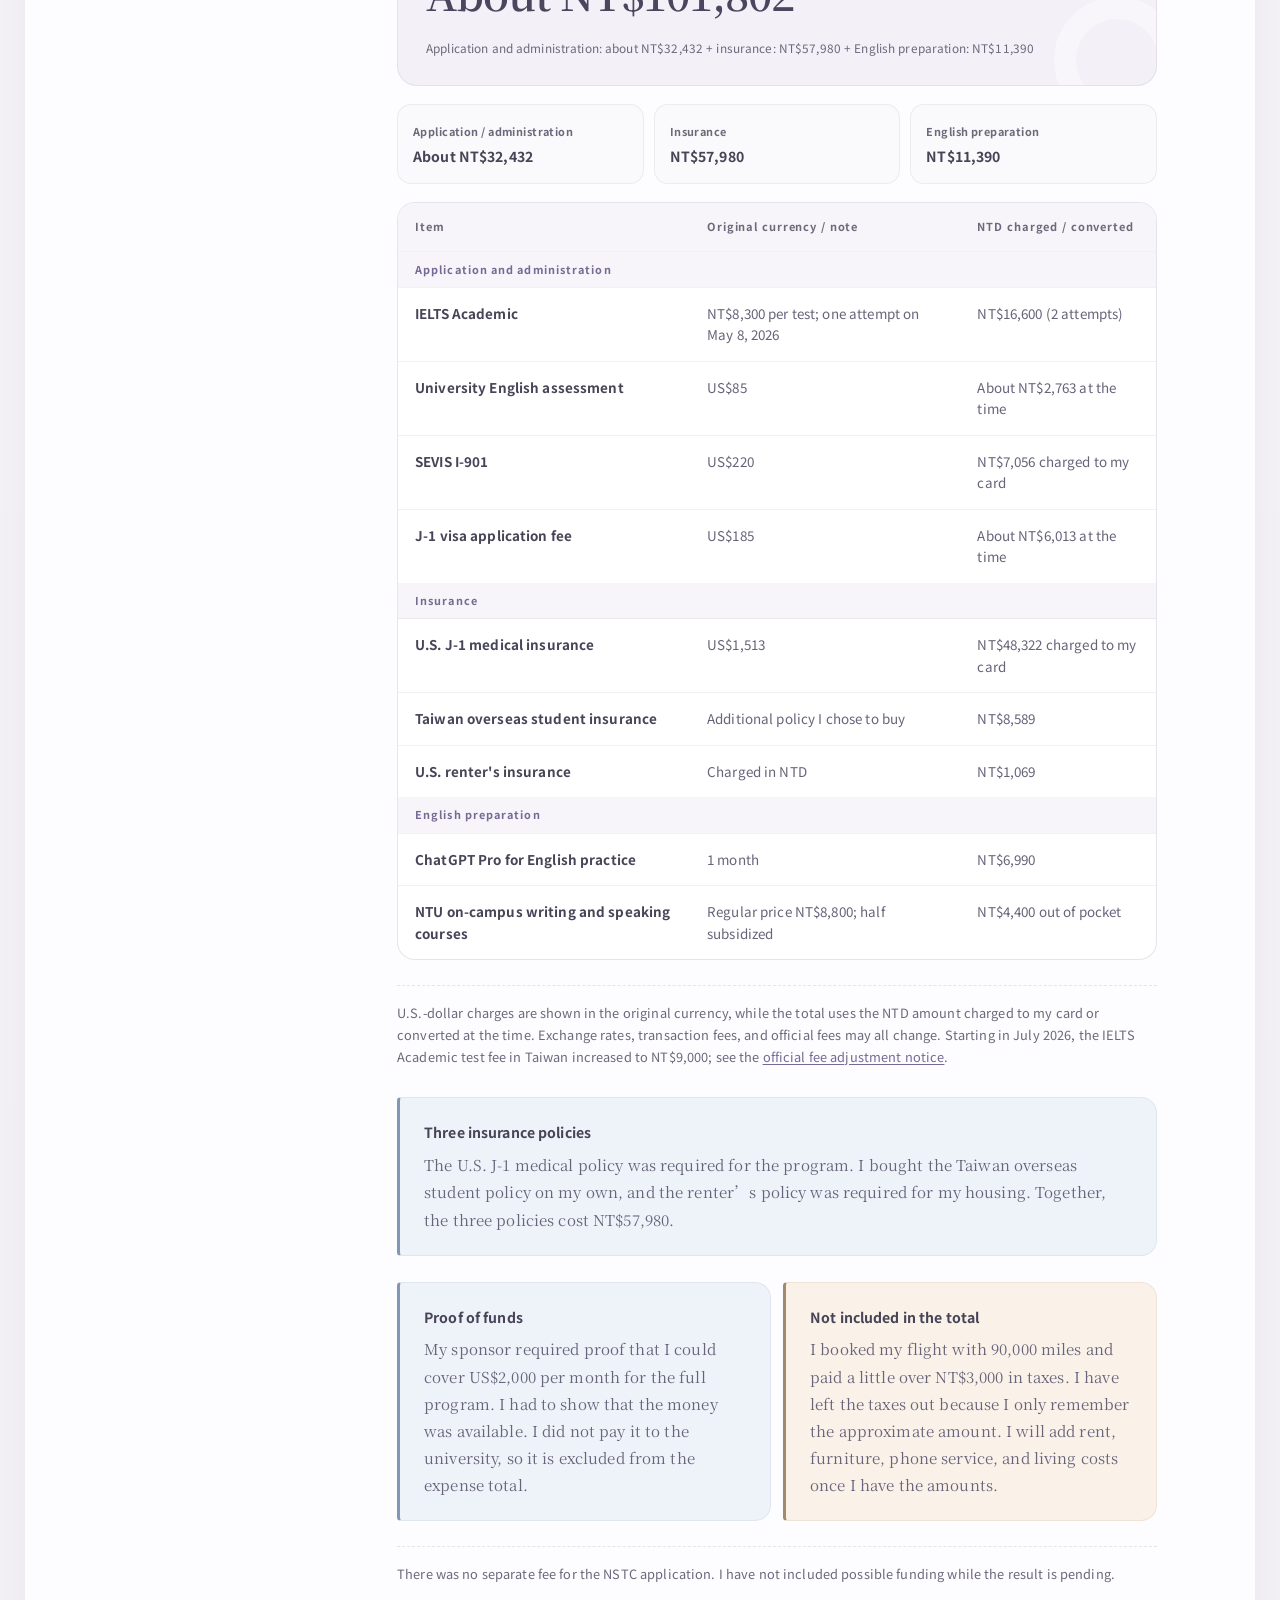
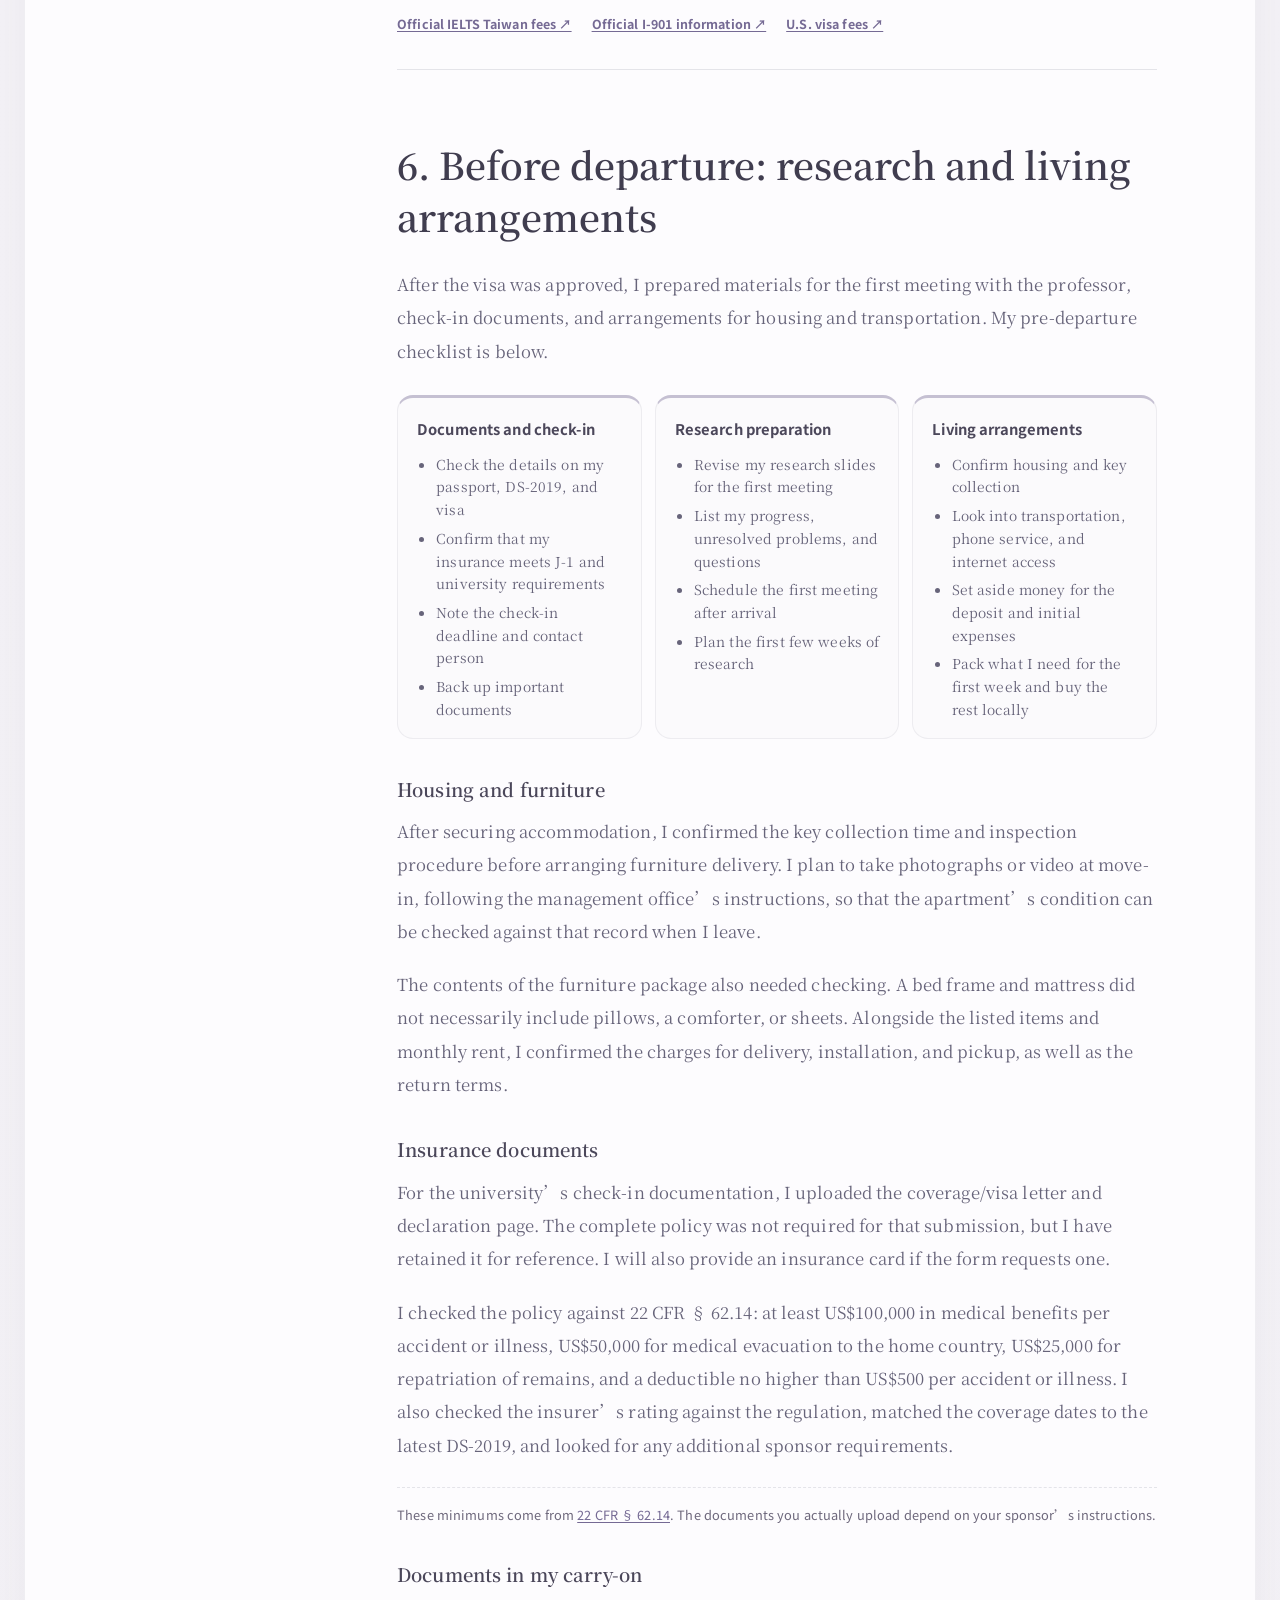
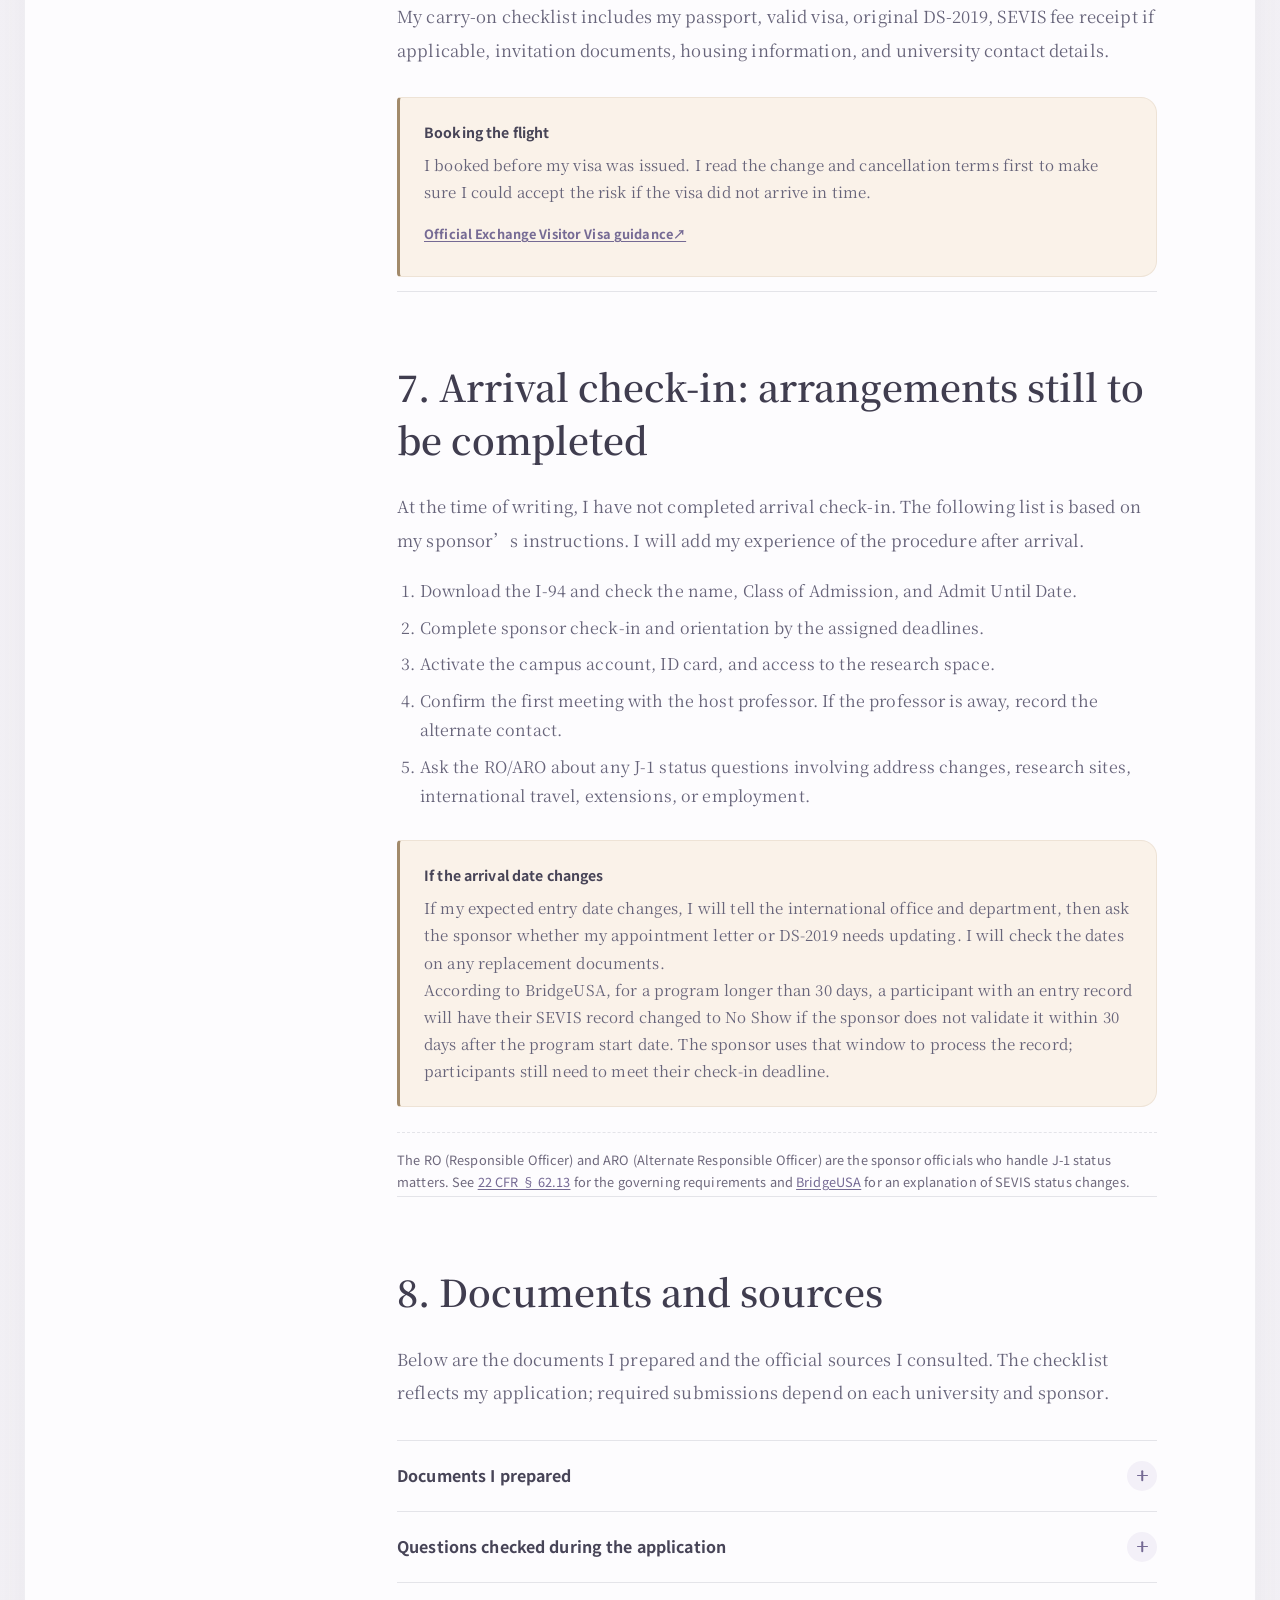
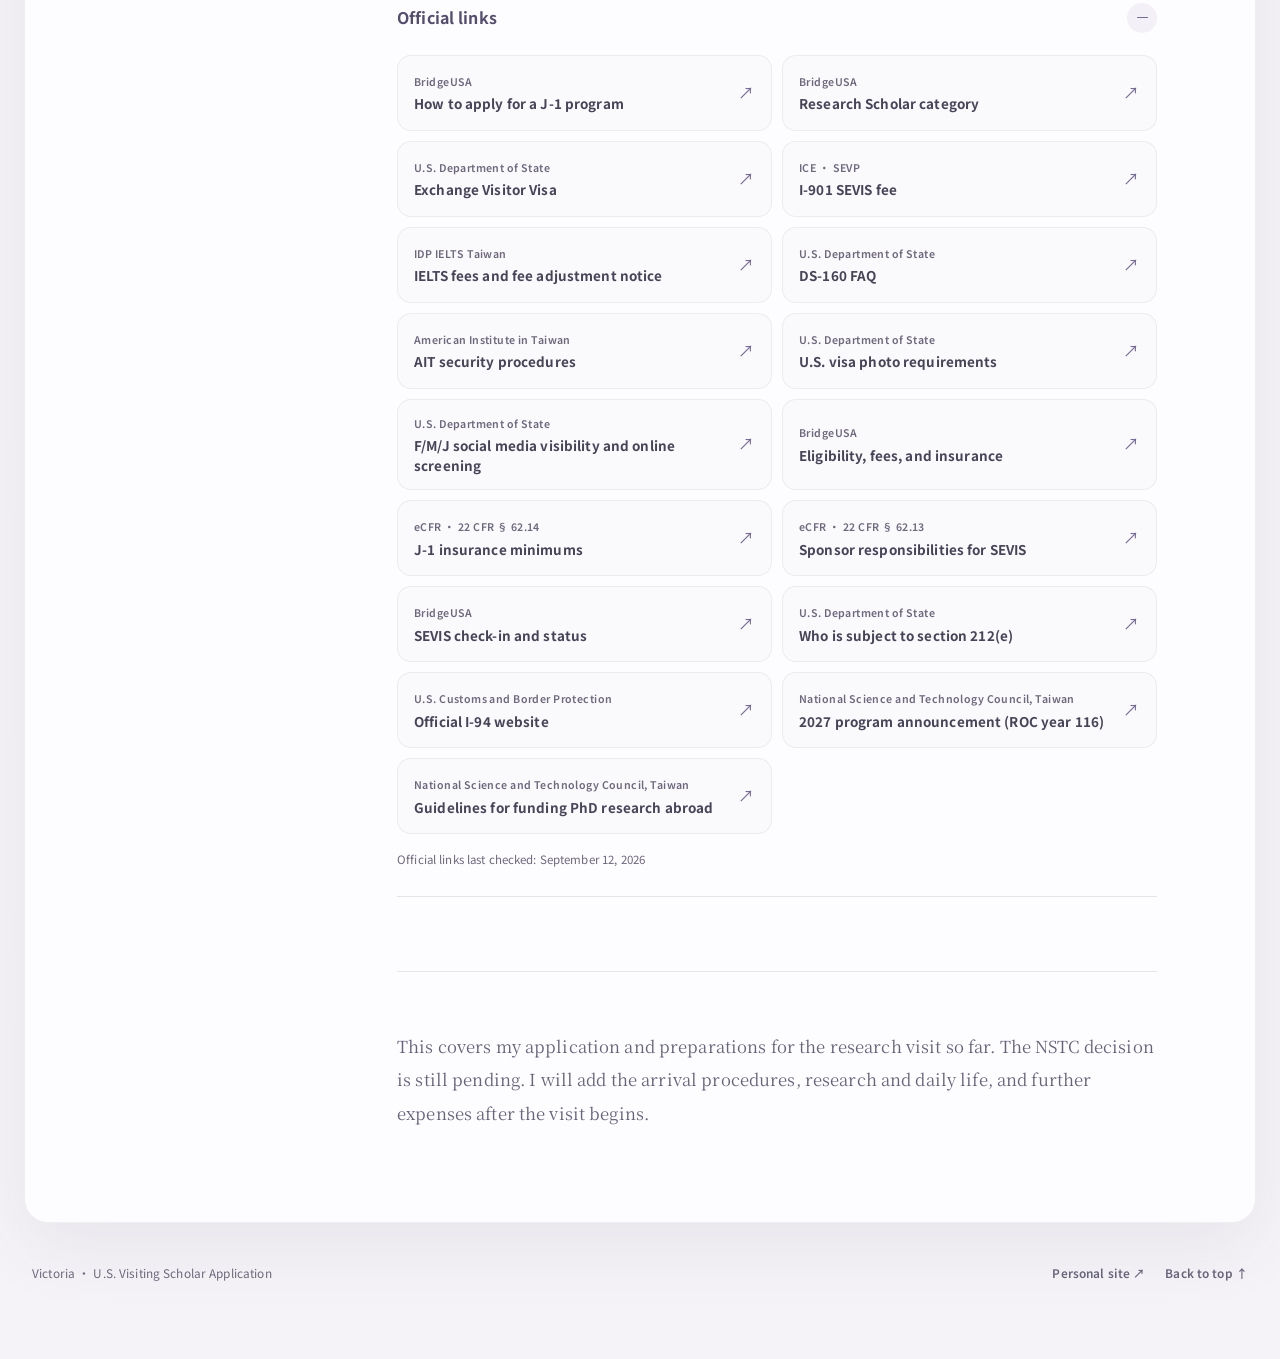
==== commit 4e6bf0b4: "Use Victoria consistently across bilingual website" ====
--- a/en/index.html
+++ b/en/index.html
@@ -3,9 +3,9 @@
 <head>
   <meta charset="utf-8">
   <meta name="viewport" content="width=device-width, initial-scale=1">
-  <title>Before a Research Visit: My U.S. Visiting Scholar Application, J-1 Interview, and Expenses | Victoria Cheng</title>
+  <title>Before a Research Visit: My U.S. Visiting Scholar Application, J-1 Interview, and Expenses | Victoria</title>
   <meta name="description" content="A management PhD student’s account of preparing for a U.S. research visit: correspondence with a host professor, university reviews, English tests, the NSTC application, and the J-1 interview, with recorded expenses.">
-  <meta name="author" content="Victoria Cheng">
+  <meta name="author" content="Victoria">
   <meta name="theme-color" content="#f7f4fe">
   <meta name="robots" content="index,follow">
   <link rel="canonical" href="https://victoriac1122.github.io/us-visiting-scholar-guide/en/">
@@ -22,7 +22,7 @@
   <meta property="og:title" content="Before a Research Visit: My U.S. Visiting Scholar Application, J-1 Interview, and Expenses">
   <meta property="og:description" content="A management PhD student’s account of preparing for a U.S. research visit, from the first email to the J-1 interview, with university paperwork, funding applications, and recorded expenses.">
   <meta property="og:url" content="https://victoriac1122.github.io/us-visiting-scholar-guide/en/">
-  <meta property="article:author" content="Victoria Cheng">
+  <meta property="article:author" content="Victoria">
   <meta name="twitter:card" content="summary">
   <link rel="stylesheet" href="../styles.css?v=11">
   <script defer src="../script.js?v=7"></script>
@@ -33,9 +33,9 @@
 
   <div class="page-shell">
     <header class="topbar">
-      <a class="brand" href="https://victoriachengyw.com/" target="_blank" rel="noopener noreferrer" aria-label="Visit Victoria Cheng's personal website">
+      <a class="brand" href="https://victoriachengyw.com/" target="_blank" rel="noopener noreferrer" aria-label="Visit Victoria's personal website">
         <span class="brand-mark">VC</span>
-        <span class="brand-copy"><strong>Victoria Cheng</strong><small>Research Notes</small></span>
+        <span class="brand-copy"><strong>Victoria</strong><small>Research Notes</small></span>
       </a>
       <nav class="top-actions" aria-label="Language and website">
         <a class="language-switch" href="../" hreflang="zh-Hant" lang="zh-Hant">中文</a>
@@ -46,11 +46,11 @@
     <main id="main-content" tabindex="-1">
       <article>
         <header class="article-head" id="top">
-          <p class="eyebrow">Vivi’s research journal · 2026</p>
+          <p class="eyebrow">Victoria’s research journal · 2026</p>
           <h1>Before a Research Visit<br>Applying to Be a U.S. Visiting Scholar</h1>
           <p class="article-dek">From the first email to a professor to English tests, the NSTC grant application, and the J-1 interview: what I did, what needed extra attention, and how much I spent before leaving.</p>
           <div class="article-meta" aria-label="Article information">
-            <span>Vivi · Victoria Cheng</span>
+            <span>Victoria</span>
             <span><time datetime="2026-09">Experience recorded: September 2026</time></span>
           </div>
           <nav class="quick-links" aria-label="Jump to a topic">
@@ -468,7 +468,7 @@
         </div>
 
         <footer class="article-footer">
-          <p>Victoria Cheng · U.S. Visiting Scholar Application</p>
+          <p>Victoria · U.S. Visiting Scholar Application</p>
           <div><a href="https://victoriachengyw.com/" target="_blank" rel="noopener noreferrer">Personal site ↗</a><a href="#top">Back to top ↑</a></div>
         </footer>
       </article>
